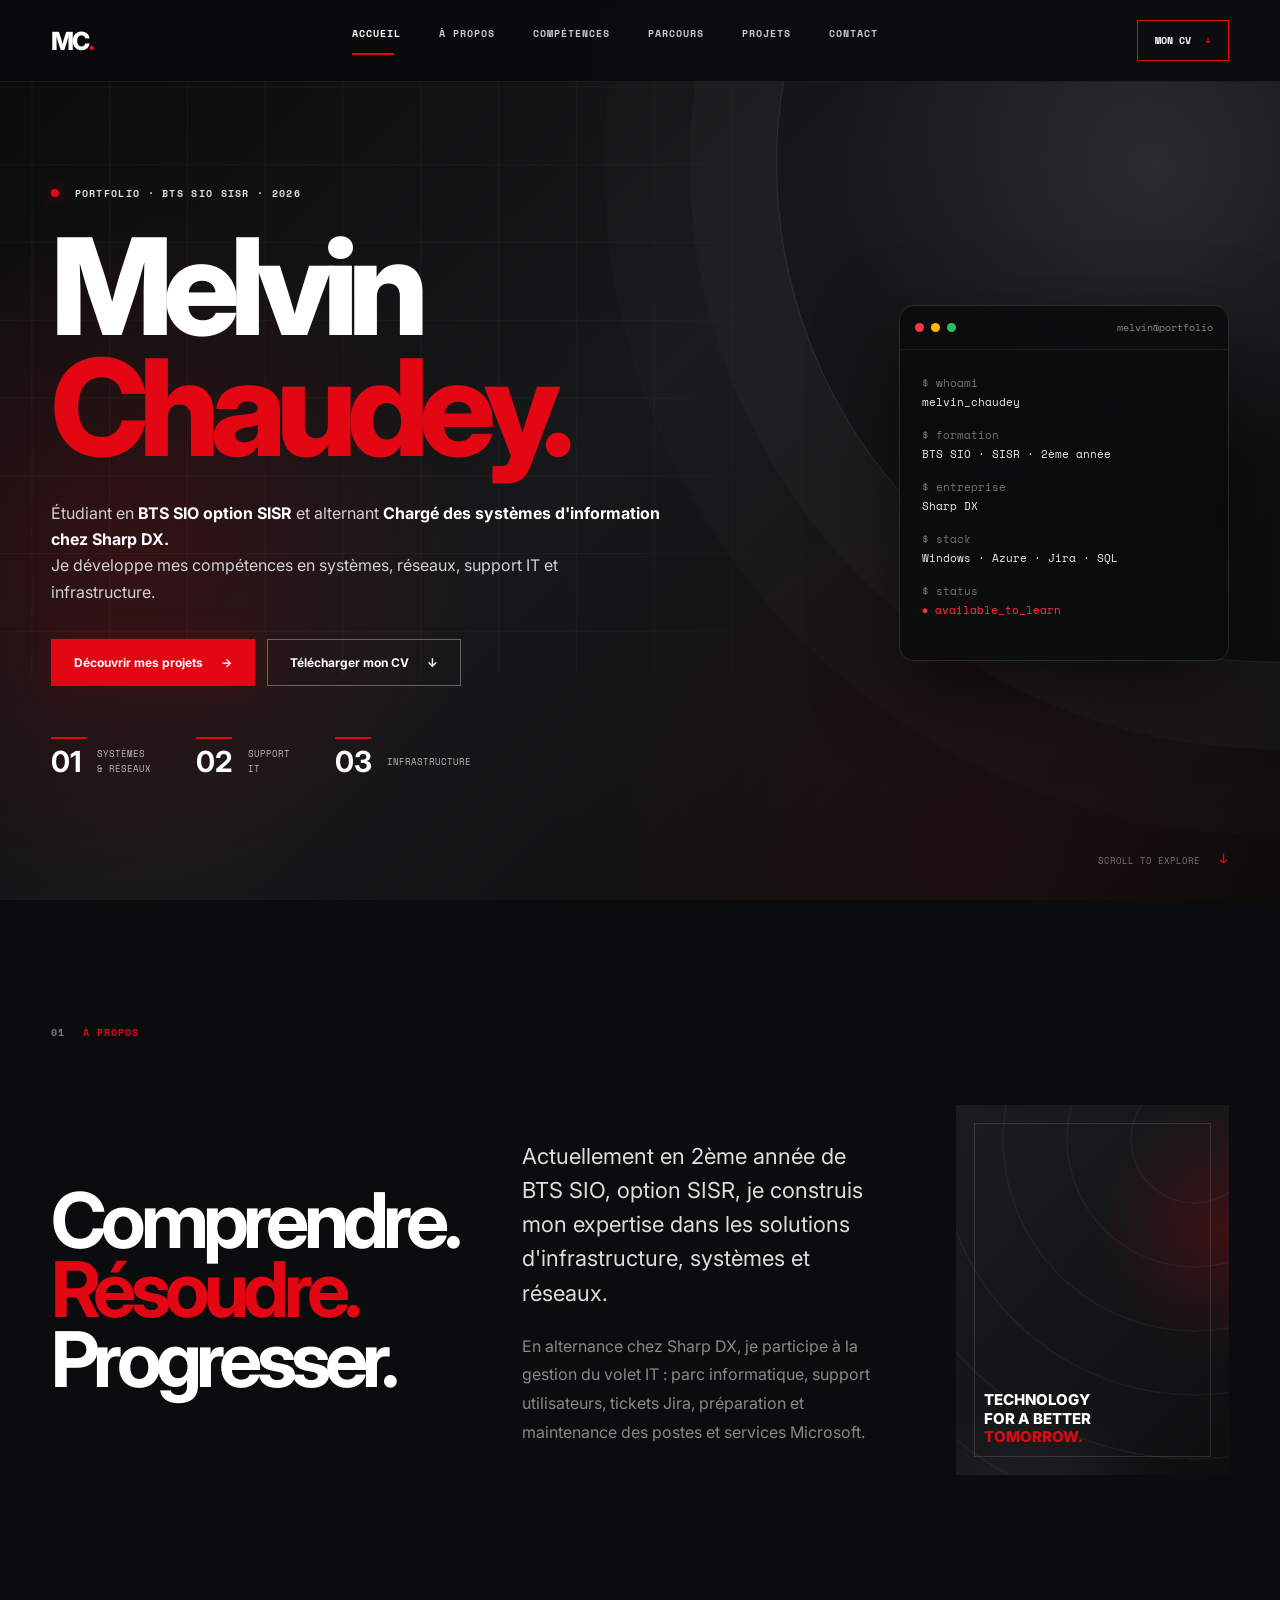
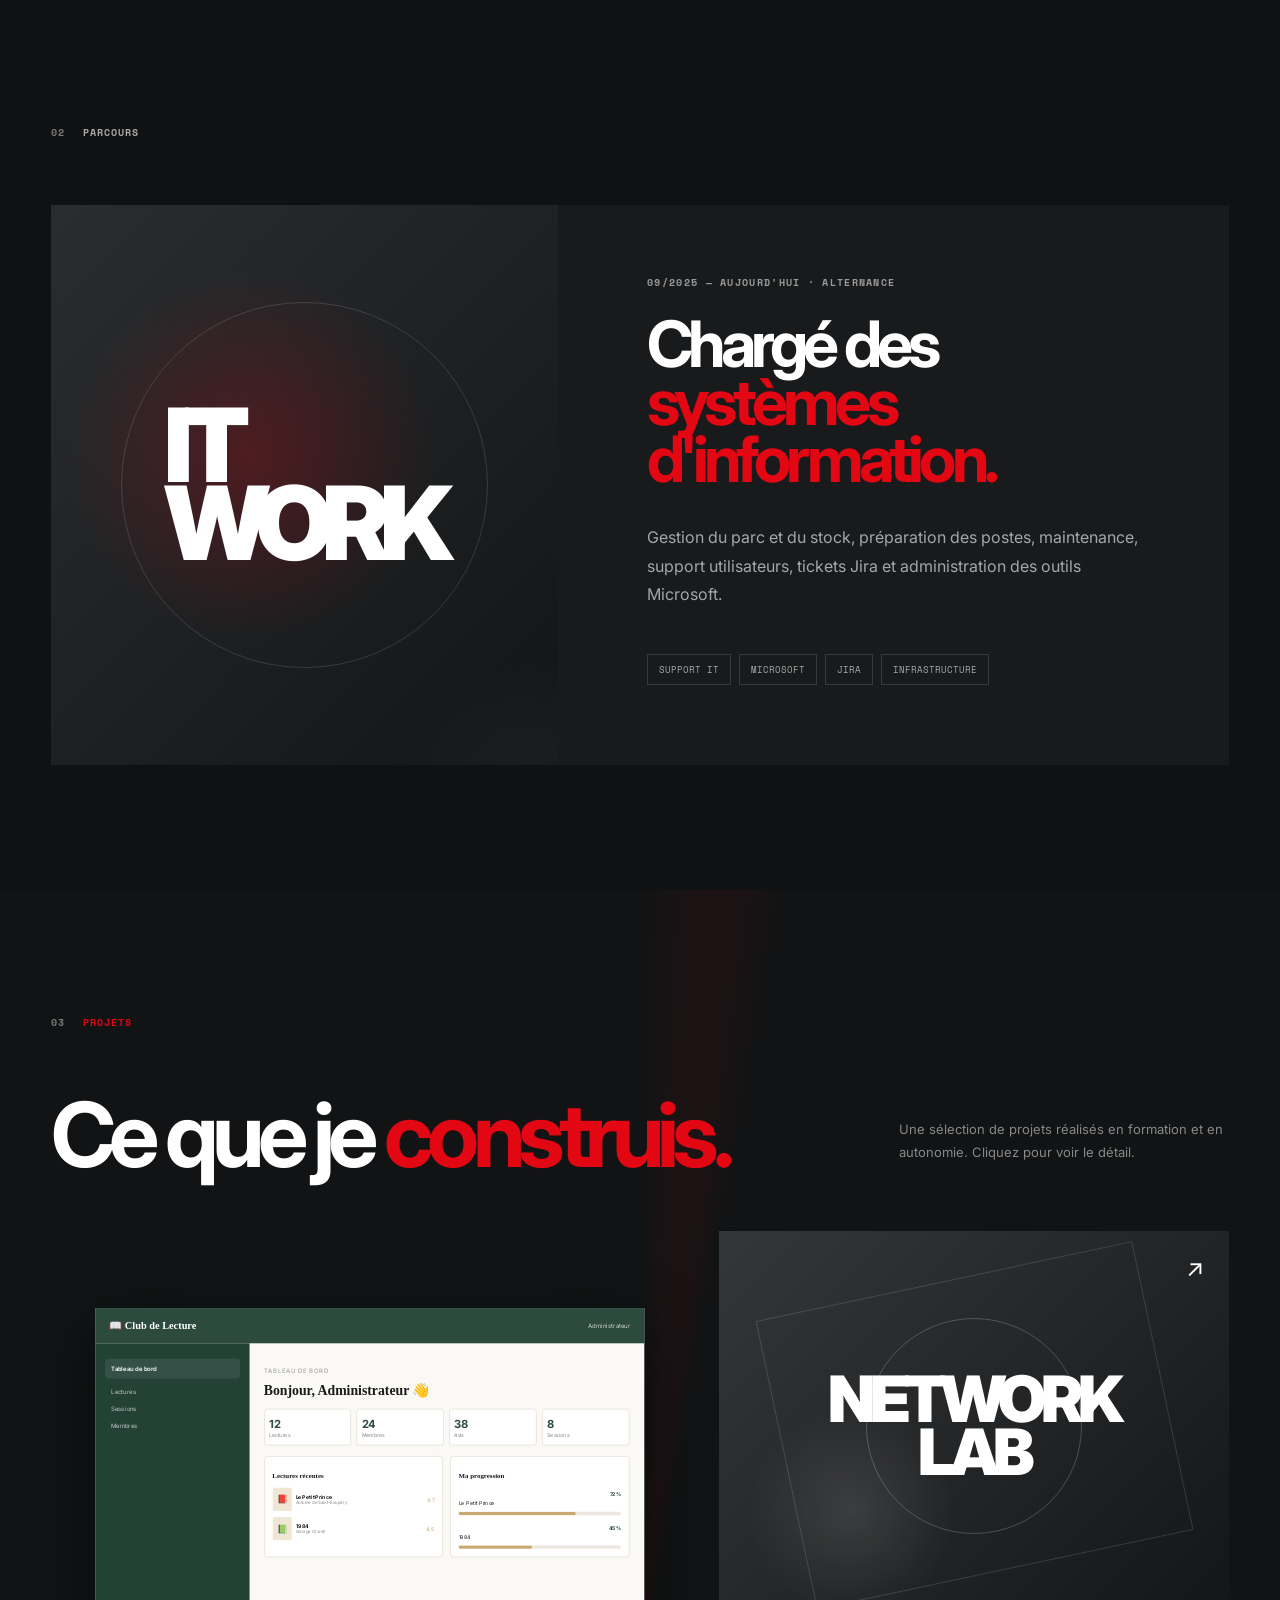
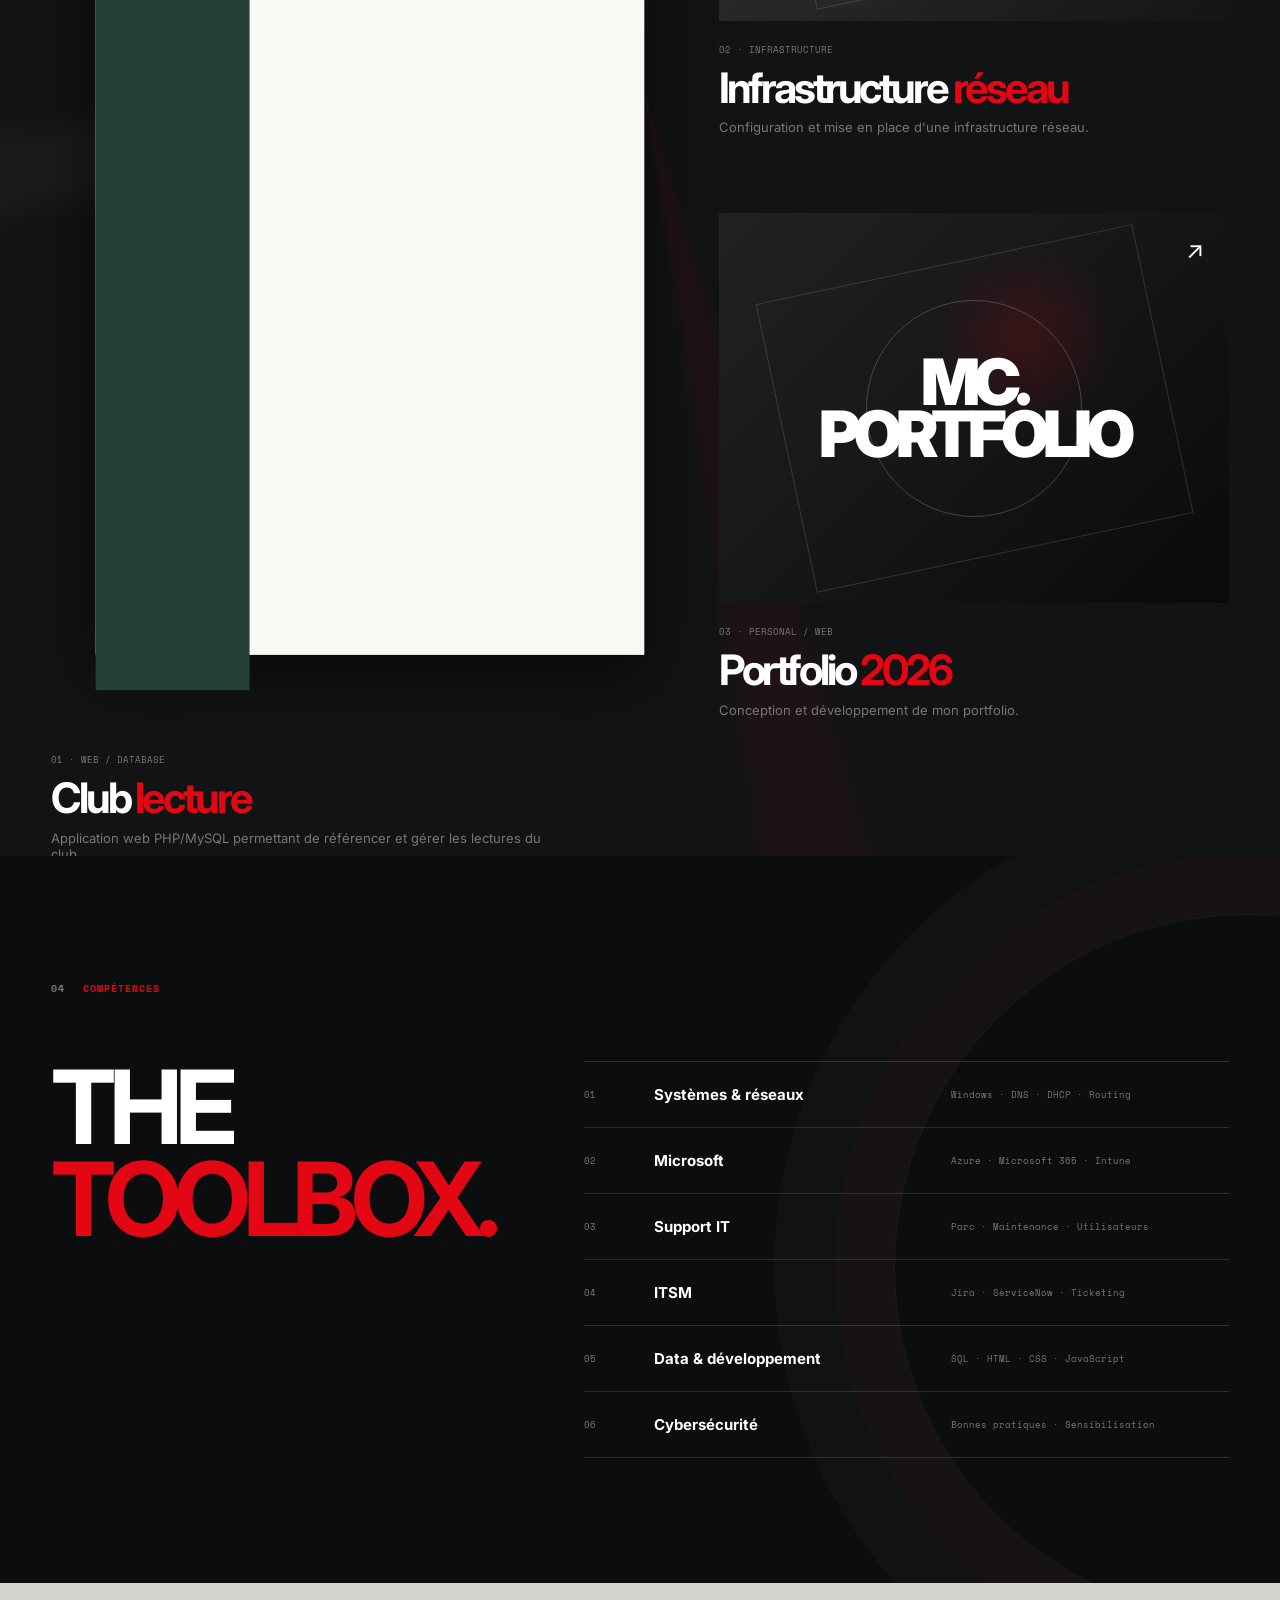
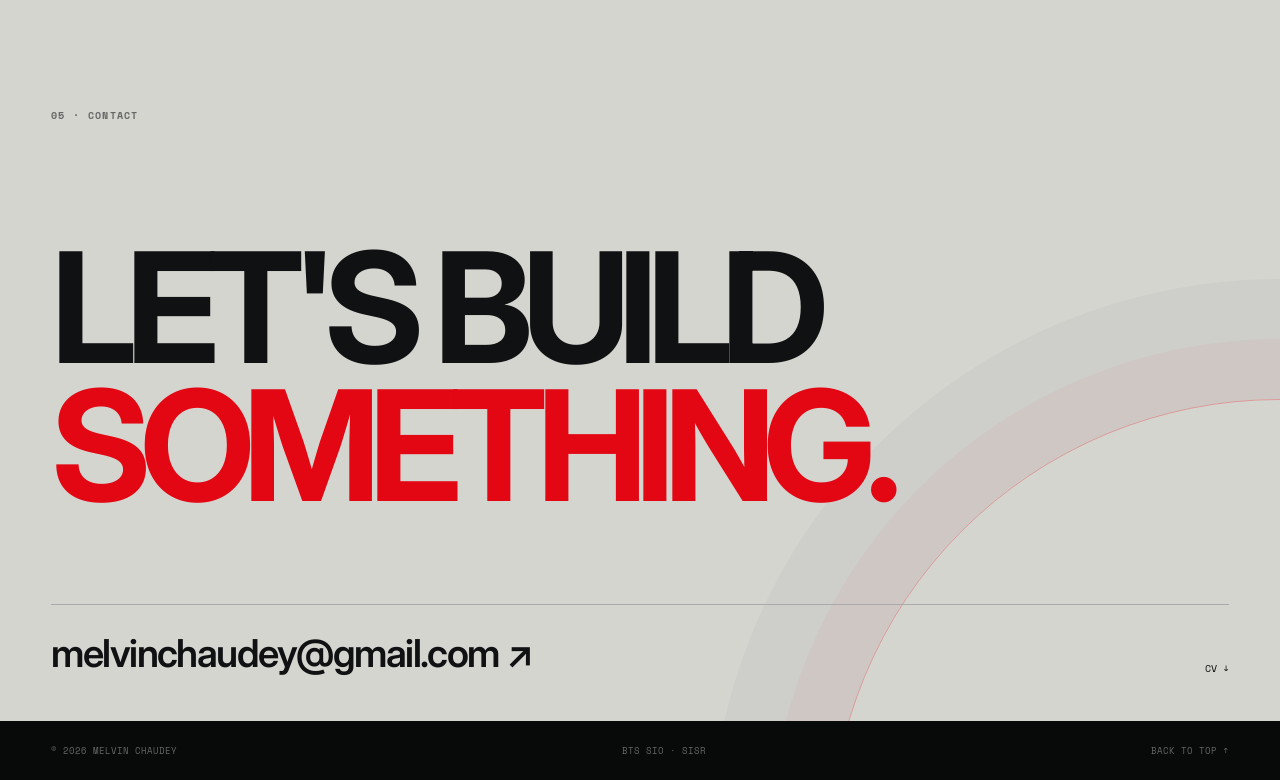
==== index.html @ 2f93a09d "feat: enable animated background" ====
<!doctype html><html lang="fr"><head><meta charset="UTF-8"><meta name="viewport" content="width=device-width, initial-scale=1.0"><meta name="description" content="Portfolio de Melvin Chaudey — BTS SIO SISR, systèmes, réseaux et support IT."><title>Melvin Chaudey — Portfolio SISR</title><link rel="preconnect" href="https://fonts.googleapis.com"><link rel="preconnect" href="https://fonts.gstatic.com" crossorigin><link href="https://fonts.googleapis.com/css2?family=Inter:wght@400;500;600;700;800;900&family=Space+Mono:wght@400;700&display=swap" rel="stylesheet"><link rel="stylesheet" href="style.css"><link rel="stylesheet" href="animated.css"></head><body><div class="loader" id="loader"><b>MC.</b></div><header class="nav"><a class="sharp-brand" style="font:800 25px Inter,Arial,sans-serif;letter-spacing:-.09em" href="#home">MC<span style="color:var(--red)">.</span></a><nav id="nav"><a href="#home">ACCUEIL</a><a href="#about">À PROPOS</a><a href="#skills">COMPÉTENCES</a><a href="#experience">PARCOURS</a><a href="#projects">PROJETS</a><a href="#contact">CONTACT</a></nav><a class="nav-cv" href="CV_Melvin_Chaudey.docx">MON CV <span>↓</span></a><button class="menu" id="menu">☰</button></header><main><section class="hero" id="home"><div class="hero-bg"></div><div class="hero-wrap"><div class="hero-copy"><p class="eyebrow"><i></i> PORTFOLIO · BTS SIO SISR · 2026</p><h1>Melvin<br><em>Chaudey.</em></h1><p class="intro">Étudiant en <strong>BTS SIO option SISR</strong> et alternant <strong>Chargé des systèmes d'information chez Sharp DX.</strong><br>Je développe mes compétences en systèmes, réseaux, support IT et infrastructure.</p><div class="buttons"><a class="btn primary" href="#projects">Découvrir mes projets <span>→</span></a><a class="btn" href="CV_Melvin_Chaudey.docx">Télécharger mon CV <span>↓</span></a></div><div class="stats"><div><b>01</b><span>SYSTÈMES<br>& RÉSEAUX</span></div><div><b>02</b><span>SUPPORT<br>IT</span></div><div><b>03</b><span>INFRASTRUCTURE</span></div></div></div><div class="terminal"><div class="terminal-head"><span></span><span></span><span></span><small>melvin@portfolio</small></div><div class="terminal-body"><p>$ whoami</p><b>melvin_chaudey</b><p>$ formation</p><b>BTS SIO · SISR · 2ème année</b><p>$ entreprise</p><b>Sharp DX</b><p>$ stack</p><b>Windows · Azure · Jira · SQL</b><p>$ status</p><b class="status">● available_to_learn</b></div></div></div><div class="scroll">SCROLL TO EXPLORE <span>↓</span></div></section><section class="about" id="about"><div class="section-label"><span>01</span><b>À PROPOS</b></div><div class="about-grid"><div><h2>Comprendre.<br><em>Résoudre.</em><br>Progresser.</h2></div><div><p class="lead">Actuellement en 2ème année de BTS SIO, option SISR, je construis mon expertise dans les solutions d'infrastructure, systèmes et réseaux.</p><p>En alternance chez Sharp DX, je participe à la gestion du volet IT : parc informatique, support utilisateurs, tickets Jira, préparation et maintenance des postes et services Microsoft.</p></div><div class="about-visual"><span>TECHNOLOGY<br>FOR A BETTER<br><em>TOMORROW.</em></span></div></div></section><section class="experience" id="experience"><div class="section-label light"><span>02</span><b>PARCOURS</b></div><article class="exp-card"><div class="exp-art"><span>IT<br>WORK</span></div><div class="exp-content"><p class="eyebrow">09/2025 — AUJOURD'HUI · ALTERNANCE</p><h2>Chargé des<br><em>systèmes d'information.</em></h2><p>Gestion du parc et du stock, préparation des postes, maintenance, support utilisateurs, tickets Jira et administration des outils Microsoft.</p><div class="tags"><span>SUPPORT IT</span><span>MICROSOFT</span><span>JIRA</span><span>INFRASTRUCTURE</span></div></div></article></section><section class="projects" id="projects"><div class="section-label"><span>03</span><b>PROJETS</b></div><div class="project-head"><h2>Ce que je <em>construis.</em></h2><p>Une sélection de projets réalisés en formation et en autonomie. Cliquez pour voir le détail.</p></div><div class="project-grid"><article class="project-card project-club" data-project="club"><div class="club-ui"><div class="club-nav"><b>📖 Club de Lecture</b><span>Administrateur</span></div><div class="club-layout"><aside><b>Tableau de bord</b><span>Lectures</span><span>Sessions</span><span>Membres</span></aside><div class="club-content"><small>TABLEAU DE BORD</small><h4>Bonjour, Administrateur 👋</h4><div class="club-stats"><div><b>12</b><span>Lectures</span></div><div><b>24</b><span>Membres</span></div><div><b>38</b><span>Avis</span></div><div><b>8</b><span>Sessions</span></div></div><div class="club-cols"><div class="club-panel"><strong>Lectures récentes</strong><div class="club-book"><i>📕</i><span><b>Le Petit Prince</b><small>Antoine de Saint-Exupéry</small></span><em>4.7</em></div><div class="club-book"><i>📗</i><span><b>1984</b><small>George Orwell</small></span><em>4.5</em></div></div><div class="club-panel"><strong>Ma progression</strong><div class="mini-progress"><span>Le Petit Prince</span><b>72%</b><i><u style="width:72%"></u></i></div><div class="mini-progress"><span>1984</span><b>45%</b><i><u style="width:45%"></u></i></div></div></div></div></div></div><small>01 · WEB / DATABASE</small><h3>Club <em>lecture</em></h3><p>Application web PHP/MySQL permettant de référencer et gérer les lectures du club.</p></article><article class="project-card" data-project="network"><div class="project-art reading"><span>NETWORK<br>LAB</span><b>↗</b></div><small>02 · INFRASTRUCTURE</small><h3>Infrastructure <em>réseau</em></h3><p>Configuration et mise en place d'une infrastructure réseau.</p></article><article class="project-card" data-project="portfolio"><div class="project-art portfolio"><span>MC.<br>PORTFOLIO</span><b>↗</b></div><small>03 · PERSONAL / WEB</small><h3>Portfolio <em>2026</em></h3><p>Conception et développement de mon portfolio.</p></article></div></section><section class="skills" id="skills"><div class="section-label light"><span>04</span><b>COMPÉTENCES</b></div><div class="skills-grid"><h2>THE<br><em>TOOLBOX.</em></h2><div class="skill-list"><div><span>01</span><b>Systèmes & réseaux</b><small>Windows · DNS · DHCP · Routing</small></div><div><span>02</span><b>Microsoft</b><small>Azure · Microsoft 365 · Intune</small></div><div><span>03</span><b>Support IT</b><small>Parc · Maintenance · Utilisateurs</small></div><div><span>04</span><b>ITSM</b><small>Jira · ServiceNow · Ticketing</small></div><div><span>05</span><b>Data & développement</b><small>SQL · HTML · CSS · JavaScript</small></div><div><span>06</span><b>Cybersécurité</b><small>Bonnes pratiques · Sensibilisation</small></div></div></div></section><section class="contact" id="contact"><p class="eyebrow">05 · CONTACT</p><h2>LET'S BUILD<br><em>SOMETHING.</em></h2><div class="contact-row"><a href="mailto:melvinchaudey@gmail.com">melvinchaudey@gmail.com ↗</a><div><a href="CV_Melvin_Chaudey.docx">CV ↓</a></div></div></section></main><footer><span>© 2026 MELVIN CHAUDEY</span><span>BTS SIO · SISR</span><a href="#home">BACK TO TOP ↑</a></footer><div class="project-modal" id="projectModal" aria-hidden="true"><div class="project-modal-backdrop" data-close></div><div class="project-modal-box" role="dialog" aria-modal="true"><button class="project-modal-close" id="modalClose">×</button><div class="modal-kicker" id="modalKicker"></div><h2 id="modalTitle"></h2><p class="modal-summary" id="modalSummary"></p><div id="modalVisual"></div><div class="modal-grid"><div><small>TECHNOLOGIES</small><div class="modal-tags" id="modalTags"></div></div><div><small>RÉALISATION</small><p id="modalDetails"></p></div></div></div></div><script src="script.js"></script></body></html>
---- style.css ----
*{box-sizing:border-box}:root{--bg:#0b0c0d;--light:#f1f1ee;--muted:#8b8d90;--line:#ffffff18;--red:#e30613;--forest:#2c4a3e;--forest2:#3d6b5c;--cream:#faf9f6;--max:1400px}html{scroll-behavior:smooth}body{margin:0;background:var(--bg);color:#fff;font-family:Inter,Arial,sans-serif}body.modal-open{overflow:hidden}a{color:inherit;text-decoration:none}.nav{height:82px;position:fixed;z-index:100;inset:0 0 auto;display:flex;align-items:center;gap:35px;padding:0 4vw;background:#090a0bd9;backdrop-filter:blur(18px);border-bottom:1px solid #fff1}.sharp-brand{font:800 25px Inter,Arial,sans-serif;letter-spacing:-.09em;color:#fff;display:block}.nav nav{margin:auto;display:flex;gap:38px;font:700 10px "Space Mono",monospace;letter-spacing:.1em}.nav nav a{color:#c8c9ca;transition:.2s}.nav nav a:hover,.nav nav a.active{color:#fff}.nav nav a.active:after{content:"";display:block;width:42px;height:2px;background:var(--red);margin-top:12px}.nav-cv{border:1px solid var(--red);padding:12px 17px;font:700 10px "Space Mono",monospace;transition:.25s}.nav-cv span{color:var(--red);margin-left:8px}.nav-cv:hover{background:var(--red)}.menu{display:none;background:none;border:0;color:#fff;font-size:24px}.hero{height:100vh;min-height:720px;position:relative;overflow:hidden;background:#080909;display:flex;align-items:flex-end}.hero-bg{position:absolute;inset:0;background-image:linear-gradient(90deg,#040506 0%,rgba(4,5,6,.87) 30%,rgba(4,5,6,.28) 64%,#040506 100%),linear-gradient(180deg,rgba(0,0,0,.2),rgba(0,0,0,.65)),url('https://images.unsplash.com/photo-1497366754035-f200968a6e72?auto=format&fit=crop&w=2400&q=85');background-position:center;background-size:cover}.hero-bg:before{content:"";position:absolute;right:-2%;bottom:-1%;width:58%;height:70%;background-image:linear-gradient(90deg,rgba(5,6,7,.8),rgba(5,6,7,.08) 40%,rgba(5,6,7,.62)),url('https://images.unsplash.com/photo-1496181133206-80ce9b88a853?auto=format&fit=crop&w=1800&q=85');background-size:cover;background-position:center;opacity:.8;mix-blend-mode:screen}.hero-bg:after{content:"";position:absolute;width:68vw;height:68vw;right:-20vw;top:-14vw;border:1px solid #fff12;border-radius:50%;box-shadow:0 0 0 80px #fff04,0 0 0 160px #fff02}.hero-wrap{position:relative;width:min(var(--max),92vw);margin:auto;padding:150px 0 85px;display:grid;grid-template-columns:minmax(0,1fr) 330px;gap:60px;align-items:center}.eyebrow{font:700 10px "Space Mono",monospace;letter-spacing:.13em;color:#999;margin:0 0 25px}.hero .eyebrow{color:#ddd}.eyebrow i{display:inline-block;width:8px;height:8px;border-radius:50%;background:var(--red);margin-right:8px}h1,h2,h3{margin:0;line-height:.9;letter-spacing:-.075em}h1{font-size:clamp(75px,10.5vw,155px);font-weight:800}h1 em,h2 em,h3 em{font-style:normal;color:var(--red)}.intro{max-width:610px;color:#d0d1d2;font-size:16px;line-height:1.65;margin:32px 0 0}.intro strong{color:#fff}.buttons{display:flex;gap:12px;flex-wrap:wrap;margin-top:34px}.btn{display:inline-flex;gap:18px;align-items:center;border:1px solid #ffffff55;padding:15px 22px;font-size:12px;font-weight:700;transition:.25s}.btn.primary{background:var(--red);border-color:var(--red)}.btn:hover{transform:translateY(-3px);border-color:#fff}.btn.primary:hover{background:#ff1826}.stats{display:flex;gap:45px;margin-top:58px}.stats div{display:flex;align-items:center;gap:15px}.stats b{font-size:29px}.stats div:before{content:"";width:36px;height:2px;background:var(--red);position:absolute;transform:translateY(-24px)}.stats span{font:9px/1.6 "Space Mono",monospace;color:#bbb}.terminal{background:#090a0bcc;border:1px solid #fff2;border-radius:15px;box-shadow:0 30px 80px #0008;overflow:hidden;backdrop-filter:blur(15px)}.terminal-head{height:44px;border-bottom:1px solid #fff1;display:flex;align-items:center;gap:7px;padding:0 15px}.terminal-head span{width:9px;height:9px;border-radius:50%;background:#777}.terminal-head span:first-child{background:#ff3344}.terminal-head span:nth-child(2){background:#ffb400}.terminal-head span:nth-child(3){background:#2cbd5c}.terminal-head small{margin-left:auto;color:#888;font:10px "Space Mono",monospace}.terminal-body{padding:25px 22px;font:11px/1.5 "Space Mono",monospace}.terminal-body p{color:#737578;margin:0 0 3px}.terminal-body b{display:block;color:#eee;font-weight:400;margin-bottom:16px}.terminal-body .status{color:#ff3344}.hero-meta{position:absolute;right:4vw;top:112px;color:#666;font:10px "Space Mono",monospace}.scroll{position:absolute;right:4vw;bottom:30px;color:#777;font:9px "Space Mono",monospace}.scroll span{color:var(--red);font-size:18px;margin-left:12px}.about{max-width:var(--max);margin:auto;padding:125px 4vw;background:#0b0c0d}.section-label{display:flex;gap:18px;align-items:center;font:700 10px "Space Mono",monospace;color:var(--red);letter-spacing:.1em;margin-bottom:65px}.section-label span{color:#777}.about-grid{display:grid;grid-template-columns:.75fr .95fr .7fr;gap:65px;align-items:center}.about h2{font-size:clamp(55px,6vw,95px)}.about-grid>div{max-width:650px}.about .lead{font-size:22px;line-height:1.55;color:#ddd}.about-grid>div p:not(.lead){color:#888;line-height:1.8}.about-visual{min-height:370px;position:relative;overflow:hidden;background-image:linear-gradient(90deg,rgba(4,5,6,.55),rgba(4,5,6,.15)),url('https://images.unsplash.com/photo-1497366754035-f200968a6e72?auto=format&fit=crop&w=1200&q=80');background-size:cover;background-position:center;display:flex;align-items:flex-end;padding:28px}.about-visual:after{content:"";position:absolute;inset:18px;border:1px solid #fff2}.about-visual span{position:relative;z-index:1;font-size:15px;line-height:1.25;font-weight:800}.about-visual em{font-style:normal;color:var(--red)}.experience{padding:125px 4vw;background:#101112}.experience .section-label{color:#aaa}.exp-card{max-width:var(--max);margin:auto;display:grid;grid-template-columns:43% 57%;min-height:560px;background:#181a1c}.exp-art{position:relative;overflow:hidden;display:grid;place-items:center;background-image:linear-gradient(135deg,rgba(44,46,48,.72),rgba(12,13,14,.95)),url('https://images.unsplash.com/photo-1497366811353-6870744d04b2?auto=format&fit=crop&w=1400&q=80');background-size:cover;background-position:center}.exp-art:before{content:"";position:absolute;width:72%;aspect-ratio:1;border:1px solid #fff2;border-radius:50%;box-shadow:0 0 0 55px #fff03,0 0 0 110px #fff02}.exp-art span{position:relative;font-size:clamp(65px,8vw,125px);line-height:.76;font-weight:900;letter-spacing:-.1em}.exp-content{padding:70px 7vw}.exp-content h2{font-size:clamp(45px,5vw,78px);margin-bottom:35px}.exp-content>p:not(.eyebrow){max-width:610px;color:#a4a6a8;line-height:1.8}.tags{display:flex;gap:8px;flex-wrap:wrap;margin-top:45px}.tags span{border:1px solid #fff2;padding:8px 11px;color:#aaa;font:9px "Space Mono",monospace}.projects{padding:125px 4vw;background:#191a1b}.projects .section-label{max-width:var(--max);margin-left:auto;margin-right:auto}.project-head{max-width:var(--max);margin:0 auto 55px;display:flex;justify-content:space-between;align-items:end;gap:50px}.project-head h2{font-size:clamp(55px,7vw,100px)}.project-head p{max-width:330px;color:#888;font-size:13px;line-height:1.7}.project-grid{max-width:var(--max);margin:auto;display:grid;grid-template-columns:1.25fr 1fr;gap:65px 30px}.project-grid article:first-child{grid-row:span 2}.project-art{height:390px;position:relative;display:grid;place-items:center;overflow:hidden;background:#242628}.project-grid article:first-child .project-art{height:720px}.project-art:before{content:"";position:absolute;width:75%;height:75%;border:1px solid #fff2;transform:rotate(-12deg);transition:.7s}.project-art:after{content:"";position:absolute;width:42%;aspect-ratio:1;border:1px solid #fff3;border-radius:50%;transition:.7s}.project-art>span{position:relative;z-index:2;font-size:clamp(35px,5vw,72px);line-height:.82;font-weight:900;letter-spacing:-.09em;text-align:center}.project-art>b{position:absolute;right:25px;top:22px;font-size:24px;font-weight:400;z-index:3}.project-grid article:hover .project-art:before{transform:rotate(8deg) scale(1.05)}.project-grid article:hover .project-art:after{transform:scale(1.25)}.network{background:linear-gradient(135deg,#25282a,#0c0d0e),url('https://images.unsplash.com/photo-1518770660439-4636190af475?auto=format&fit=crop&w=1300&q=80');background-blend-mode:screen;background-size:cover}.reading{background:linear-gradient(135deg,#343638,#141516)}.portfolio{background:linear-gradient(135deg,#202224,#090a0b)}.project-grid article>small{display:block;margin-top:22px;color:#777;font:9px "Space Mono",monospace}.project-grid h3{font-size:42px;margin:13px 0}.project-grid p{color:#777;font-size:13px;max-width:520px}.project-card{cursor:pointer}.club-ui{width:100%;height:100%;background:var(--cream);color:#1a1a1a;display:flex;flex-direction:column;font-family:Inter,Arial,sans-serif;transform:scale(.86);box-shadow:0 25px 70px #0008;transition:.5s}.project-card:hover .club-ui{transform:scale(.89) translateY(-5px)}.club-nav{background:var(--forest);color:#fff;padding:13px 16px;display:flex;justify-content:space-between;align-items:center;font-size:9px}.club-nav b{font-family:Georgia,serif;font-size:12px}.club-nav span{opacity:.75;font-size:7px}.club-layout{display:grid;grid-template-columns:28% 72%;min-height:100%;flex:1}.club-layout aside{background:#244136;color:#fff;padding:18px 11px;display:flex;flex-direction:column;gap:11px;font-size:7px}.club-layout aside b{font-weight:600;background:#ffffff14;padding:7px;border-radius:4px}.club-layout aside span{opacity:.7;padding:0 7px}.club-content{padding:18px 17px}.club-content>small{font-size:7px;color:#999;letter-spacing:.1em}.club-content h4{margin:8px 0 12px;font-family:Georgia,serif;font-size:16px;line-height:1.1}.club-stats{display:grid;grid-template-columns:repeat(4,1fr);gap:6px;margin-bottom:12px}.club-stats div{background:#fff;padding:8px 5px;border:1px solid #e8e2d9;border-radius:4px}.club-stats b{display:block;font-size:13px;color:var(--forest)}.club-stats span{display:block;font-size:6px;color:#888;margin-top:2px}.club-cols{display:grid;grid-template-columns:1fr 1fr;gap:8px}.club-panel{background:#fff;border:1px solid #e8e2d9;border-radius:4px;padding:9px}.club-panel>strong{font-family:Georgia,serif;font-size:8px}.club-book{display:flex;align-items:center;gap:5px;margin-top:7px}.club-book i{font-style:normal;width:22px;height:27px;display:grid;place-items:center;background:#f0e6d3;border-radius:2px;font-size:10px}.club-book span{display:block;min-width:0;flex:1}.club-book b{display:block;font-size:6px;white-space:nowrap;overflow:hidden;text-overflow:ellipsis}.club-book small{display:block;font-size:5px;color:#888;white-space:nowrap;overflow:hidden;text-overflow:ellipsis}.club-book em{font-style:normal;color:#c8a96e;font-size:6px}.mini-progress{margin-top:11px}.mini-progress>span{font-size:6px}.mini-progress>b{float:right;font-size:6px;color:var(--forest)}.mini-progress>i{display:block;height:4px;background:#ece8e1;margin-top:4px;border-radius:3px;overflow:hidden}.mini-progress u{display:block;height:100%;background:#c8a96e;text-decoration:none}.skills{padding:125px 4vw;background:#0c0d0e}.skills-grid{max-width:var(--max);margin:auto;display:grid;grid-template-columns:.8fr 1.2fr;gap:90px}.skills-grid h2{font-size:clamp(60px,8vw,115px)}.skills-grid h2 em{color:var(--red)}.skill-list{border-top:1px solid #fff2}.skill-list div{display:grid;grid-template-columns:50px 1fr 1fr;gap:20px;align-items:center;padding:23px 0;border-bottom:1px solid #fff2;transition:.25s}.skill-list div:hover{padding-left:15px;background:#fff02}.skill-list span,.skill-list small{font:9px "Space Mono",monospace;color:#777}.skill-list b{font-size:15px}.contact{min-height:82vh;padding:125px 4vw 45px!important;background:#d5d5d0!important;color:#101112;display:flex;flex-direction:column;justify-content:space-between}.contact h2{font-size:clamp(75px,12vw,175px)}.contact h2 em{color:var(--red)}.contact .eyebrow{color:#666}.contact-row{display:flex;justify-content:space-between;align-items:end;border-top:1px solid #aaa;padding-top:25px}.contact-row>a{font-size:clamp(20px,3vw,40px);font-weight:600;letter-spacing:-.04em}.contact-row>div{display:flex;gap:30px;font:10px "Space Mono",monospace}.contact-row a:hover{color:var(--red)}footer{padding:23px 4vw;background:#080909;color:#666;display:flex;justify-content:space-between;font:9px "Space Mono",monospace}footer a:hover{color:#fff}.loader{position:fixed;inset:0;z-index:999;background:#080909;display:grid;place-items:center;transition:.6s}.loader.hide{opacity:0;visibility:hidden}.loader b{font-size:50px;letter-spacing:-.1em}.project-modal{position:fixed;inset:0;z-index:500;display:flex;align-items:center;justify-content:center;padding:30px;opacity:0;visibility:hidden;transition:.3s}.project-modal.open{opacity:1;visibility:visible}.project-modal-backdrop{position:absolute;inset:0;background:rgba(0,0,0,.8);backdrop-filter:blur(12px)}.project-modal-box{position:relative;z-index:1;width:min(1000px,100%);max-height:90vh;overflow:auto;background:#151719;color:#fff;border:1px solid #fff2;padding:55px;box-shadow:0 35px 100px #0009}.project-modal-close{position:absolute;right:20px;top:15px;width:40px;height:40px;border:1px solid #fff2;background:transparent;color:#fff;font-size:27px;cursor:pointer}.project-modal-close:hover{background:var(--red);border-color:var(--red)}.modal-kicker{font:700 10px "Space Mono",monospace;color:var(--red);letter-spacing:.12em;margin-bottom:20px}.project-modal-box h2{font-size:clamp(48px,7vw,86px);margin-bottom:22px}.modal-summary{font-size:18px;line-height:1.7;color:#c1c3c5;max-width:780px}.modal-grid{display:grid;grid-template-columns:.75fr 1.25fr;gap:55px;margin-top:38px;padding-top:28px;border-top:1px solid #fff1}.modal-grid small{font:700 9px "Space Mono",monospace;color:#777;letter-spacing:.1em}.modal-grid p{font-size:14px;line-height:1.85;color:#96999c}.modal-tags{display:flex;gap:7px;flex-wrap:wrap;margin-top:15px}.modal-tags span{border:1px solid #fff2;padding:7px 9px;color:#bbb;font:9px "Space Mono",monospace}.modal-note{margin-top:35px;color:#666;font:9px "Space Mono",monospace}.modal-club-ui{height:330px;margin-top:32px;background:var(--cream);color:#1a1a1a;display:flex;flex-direction:column;box-shadow:0 20px 55px #0007;border-radius:4px;overflow:hidden;font-family:Inter,Arial,sans-serif}.modal-club-ui .club-nav{padding:16px 20px}.modal-club-ui .club-nav b{font-size:15px}.modal-club-ui .club-nav span{font-size:9px}.modal-club-ui .club-layout{grid-template-columns:22% 78%}.modal-club-ui .club-layout aside{padding:26px 18px;font-size:10px}.modal-club-ui .club-content{padding:24px}.modal-club-ui .club-content h4{font-size:22px}.modal-club-ui .club-stats{gap:10px}.modal-club-ui .club-stats div{padding:12px}.modal-club-ui .club-stats b{font-size:20px}.modal-club-ui .club-stats span{font-size:8px}.modal-club-ui .club-panel{padding:14px}.modal-club-ui .club-panel>strong{font-size:11px}.modal-club-ui .club-book i{width:30px;height:37px;font-size:15px}.modal-club-ui .club-book b{font-size:8px}.modal-club-ui .club-book small{font-size:7px}.modal-club-ui .club-book em{font-size:8px}.modal-club-ui .mini-progress>span,.modal-club-ui .mini-progress>b{font-size:8px}.modal-club-ui .mini-progress>i{height:6px}.modal-club-ui .mini-progress{margin-top:15px}@media(max-width:900px){.nav nav{display:none}.menu{display:block}.nav-cv{display:none}.hero-wrap{grid-template-columns:1fr;padding-top:125px}.terminal{display:none}.about-grid,.skills-grid{grid-template-columns:1fr;gap:50px}.about-visual{min-height:300px}.exp-card{grid-template-columns:1fr}.exp-art{min-height:350px}.project-grid{grid-template-columns:1fr}.project-grid article:first-child{grid-row:auto}.project-grid article:first-child .project-art{height:500px}.modal-club-ui{height:280px}}@media(max-width:600px){.nav{height:65px;padding:0 20px}.nav nav.open{position:absolute;display:flex;flex-direction:column;top:65px;left:0;right:0;padding:22px;background:#0b0c0d;border-bottom:1px solid #fff1;gap:18px}.hero{min-height:720px}.hero-wrap{width:auto;padding:120px 20px 80px}.hero h1{font-size:61px}.intro{font-size:14px}.stats{gap:20px;flex-wrap:wrap}.stats div{gap:8px}.stats b{font-size:23px}.stats span{font-size:8px}.scroll{right:20px}.hero-meta{right:20px}.about,.experience,.projects,.skills{padding:90px 20px}.section-label{margin-bottom:45px}.about h2,.skills-grid h2{font-size:52px}.about .lead{font-size:18px}.exp-content{padding:45px 25px}.project-grid article:first-child .project-art,.project-art{height:370px}.project-grid h3{font-size:35px}.skill-list div{grid-template-columns:35px 1fr}.skill-list small{grid-column:2}.contact{padding:90px 20px 35px!important;min-height:75vh}.contact h2{font-size:60px}.contact-row{display:block}.contact-row>div{margin-top:25px}.project-modal{padding:14px}.project-modal-box{padding:40px 22px}.modal-summary{font-size:15px}.modal-grid{grid-template-columns:1fr;gap:25px}.modal-club-ui{height:220px}.modal-club-ui .club-layout aside{display:none}.modal-club-ui .club-layout{grid-template-columns:1fr}.modal-club-ui .club-content{padding:16px}.modal-club-ui .club-stats div{padding:8px}.modal-club-ui .club-stats b{font-size:14px}.modal-club-ui .club-stats span{font-size:6px}.modal-club-ui .club-panel{padding:9px}footer{padding:20px;display:block}footer span,footer a{display:block;margin:7px 0}}
---- animated.css ----
/* Animated visual layer — no external photos */
:root{--mc-red:#e30613}
.hero{isolation:isolate;background:#080909}
.hero-bg{inset:-8%;background:radial-gradient(circle at 18% 60%,rgba(227,6,19,.16),transparent 24%),radial-gradient(circle at 82% 25%,rgba(120,130,140,.22),transparent 20%),radial-gradient(circle at 70% 85%,rgba(227,6,19,.08),transparent 28%),linear-gradient(135deg,#070808 0%,#161819 48%,#070808 100%);transform:scale(1.08);animation:mcAtmosphere 14s ease-in-out infinite alternate}
.hero-bg:before{content:"";position:absolute;inset:0;background-image:linear-gradient(rgba(255,255,255,.035) 1px,transparent 1px),linear-gradient(90deg,rgba(255,255,255,.035) 1px,transparent 1px);background-size:72px 72px;mask-image:linear-gradient(90deg,transparent,#000 15%,#000 85%,transparent);animation:mcGrid 18s linear infinite}
.hero-bg:after{content:"";position:absolute;width:72vw;height:72vw;right:-24vw;top:-16vw;border:1px solid rgba(255,255,255,.1);border-radius:50%;box-shadow:0 0 0 80px rgba(255,255,255,.025),0 0 0 160px rgba(255,255,255,.012);animation:mcRing 9s ease-in-out infinite}
.hero-wrap{position:relative;z-index:2}
.terminal{animation:mcFloat 7s ease-in-out infinite}
.eyebrow i{box-shadow:0 0 15px rgba(227,6,19,.8);animation:mcBlink 2s ease-in-out infinite}
.btn.primary{box-shadow:0 0 35px rgba(227,6,19,.14)}
.about-visual{background:radial-gradient(circle at 72% 24%,rgba(227,6,19,.2),transparent 28%),radial-gradient(circle at 20% 80%,rgba(255,255,255,.07),transparent 25%),linear-gradient(135deg,#1a1d1f,#080909);background-size:140% 140%;animation:mcGradient 11s ease-in-out infinite alternate}
.about-visual:before{content:"";position:absolute;inset:-35%;background:repeating-radial-gradient(circle at 72% 26%,transparent 0 62px,rgba(255,255,255,.045) 63px 64px);animation:mcOrbit 25s linear infinite}
.about-visual:after{z-index:1}
.exp-art{background:radial-gradient(circle at 28% 32%,rgba(227,6,19,.24),transparent 25%),radial-gradient(circle at 72% 80%,rgba(255,255,255,.06),transparent 22%),linear-gradient(135deg,#2a2d2f,#090a0b);background-size:140% 140%;animation:mcGradient 10s ease-in-out infinite alternate}
.exp-art:before{animation:mcRing 8s ease-in-out infinite}
.exp-art:after{animation:mcScan 5s linear infinite}
.projects{background:#111314;position:relative;overflow:hidden}
.projects:before{content:"";position:absolute;inset:-30%;background:conic-gradient(from 90deg at 50% 50%,transparent 0 20%,rgba(227,6,19,.07) 21% 22%,transparent 23% 46%,rgba(255,255,255,.035) 47% 48%,transparent 49% 75%,rgba(227,6,19,.05) 76% 77%,transparent 78%);animation:mcSpin 25s linear infinite}
.project-grid{position:relative;z-index:2}
.project-art{background:radial-gradient(circle at 72% 22%,rgba(227,6,19,.2),transparent 24%),linear-gradient(135deg,#202427,#080909);background-size:160% 160%;animation:mcGradient 12s ease-in-out infinite alternate}
.network{background:radial-gradient(circle at 72% 22%,rgba(227,6,19,.28),transparent 26%),linear-gradient(135deg,#202427,#080909)}
.reading{background:radial-gradient(circle at 26% 72%,rgba(255,255,255,.1),transparent 22%),linear-gradient(135deg,#343638,#141516)}
.portfolio{background:radial-gradient(circle at 60% 32%,rgba(227,6,19,.18),transparent 24%),linear-gradient(135deg,#202224,#090a0b)}
.project-art:before{animation:mcOrbit 15s linear infinite}
.project-art:after{animation:mcRing 7s ease-in-out infinite}
.skills{position:relative;overflow:hidden}
.skills:before{content:"";position:absolute;width:55vw;height:55vw;right:-25vw;top:8%;border:1px solid rgba(255,255,255,.06);border-radius:50%;box-shadow:0 0 0 60px rgba(227,6,19,.025),0 0 0 120px rgba(255,255,255,.018);animation:mcRing 13s ease-in-out infinite}
.skills>*{position:relative;z-index:2}
.skill-list div:hover{box-shadow:inset 2px 0 0 var(--mc-red)}
.contact{position:relative;overflow:hidden}
.contact:before{content:"";position:absolute;width:70vw;height:70vw;right:-35vw;bottom:-45vw;border-radius:50%;border:1px solid rgba(227,6,19,.28);box-shadow:0 0 0 60px rgba(227,6,19,.035),0 0 0 120px rgba(0,0,0,.03);animation:mcRing 14s ease-in-out infinite}
.contact>*{position:relative;z-index:2}
@keyframes mcAtmosphere{0%{filter:brightness(.88) saturate(.9);transform:scale(1.08) translate3d(-1%,0,0)}50%{filter:brightness(1) saturate(1.05);transform:scale(1.1) translate3d(1%,1%,0)}100%{filter:brightness(1.08) saturate(1.15);transform:scale(1.08) translate3d(0,-1%,0)}}
@keyframes mcGrid{to{background-position:72px 72px}}
@keyframes mcRing{0%,100%{transform:scale(.96);opacity:.55}50%{transform:scale(1.06);opacity:1}}
@keyframes mcFloat{0%,100%{transform:translateY(0)}50%{transform:translateY(-9px)}}
@keyframes mcBlink{0%,100%{opacity:.55}50%{opacity:1}}
@keyframes mcGradient{0%{background-position:20% 50%}100%{background-position:90% 50%}}
@keyframes mcOrbit{to{transform:rotate(360deg)}}
@keyframes mcScan{0%{transform:translateX(-55%) rotate(-28deg)}100%{transform:translateX(55%) rotate(-28deg)}}
@keyframes mcSpin{to{transform:rotate(360deg)}}
@media(prefers-reduced-motion:reduce){.hero-bg,.hero-bg:before,.hero-bg:after,.terminal,.eyebrow i,.about-visual,.about-visual:before,.exp-art,.exp-art:before,.exp-art:after,.projects:before,.project-art,.project-art:before,.project-art:after,.skills:before,.contact:before{animation:none!important}}
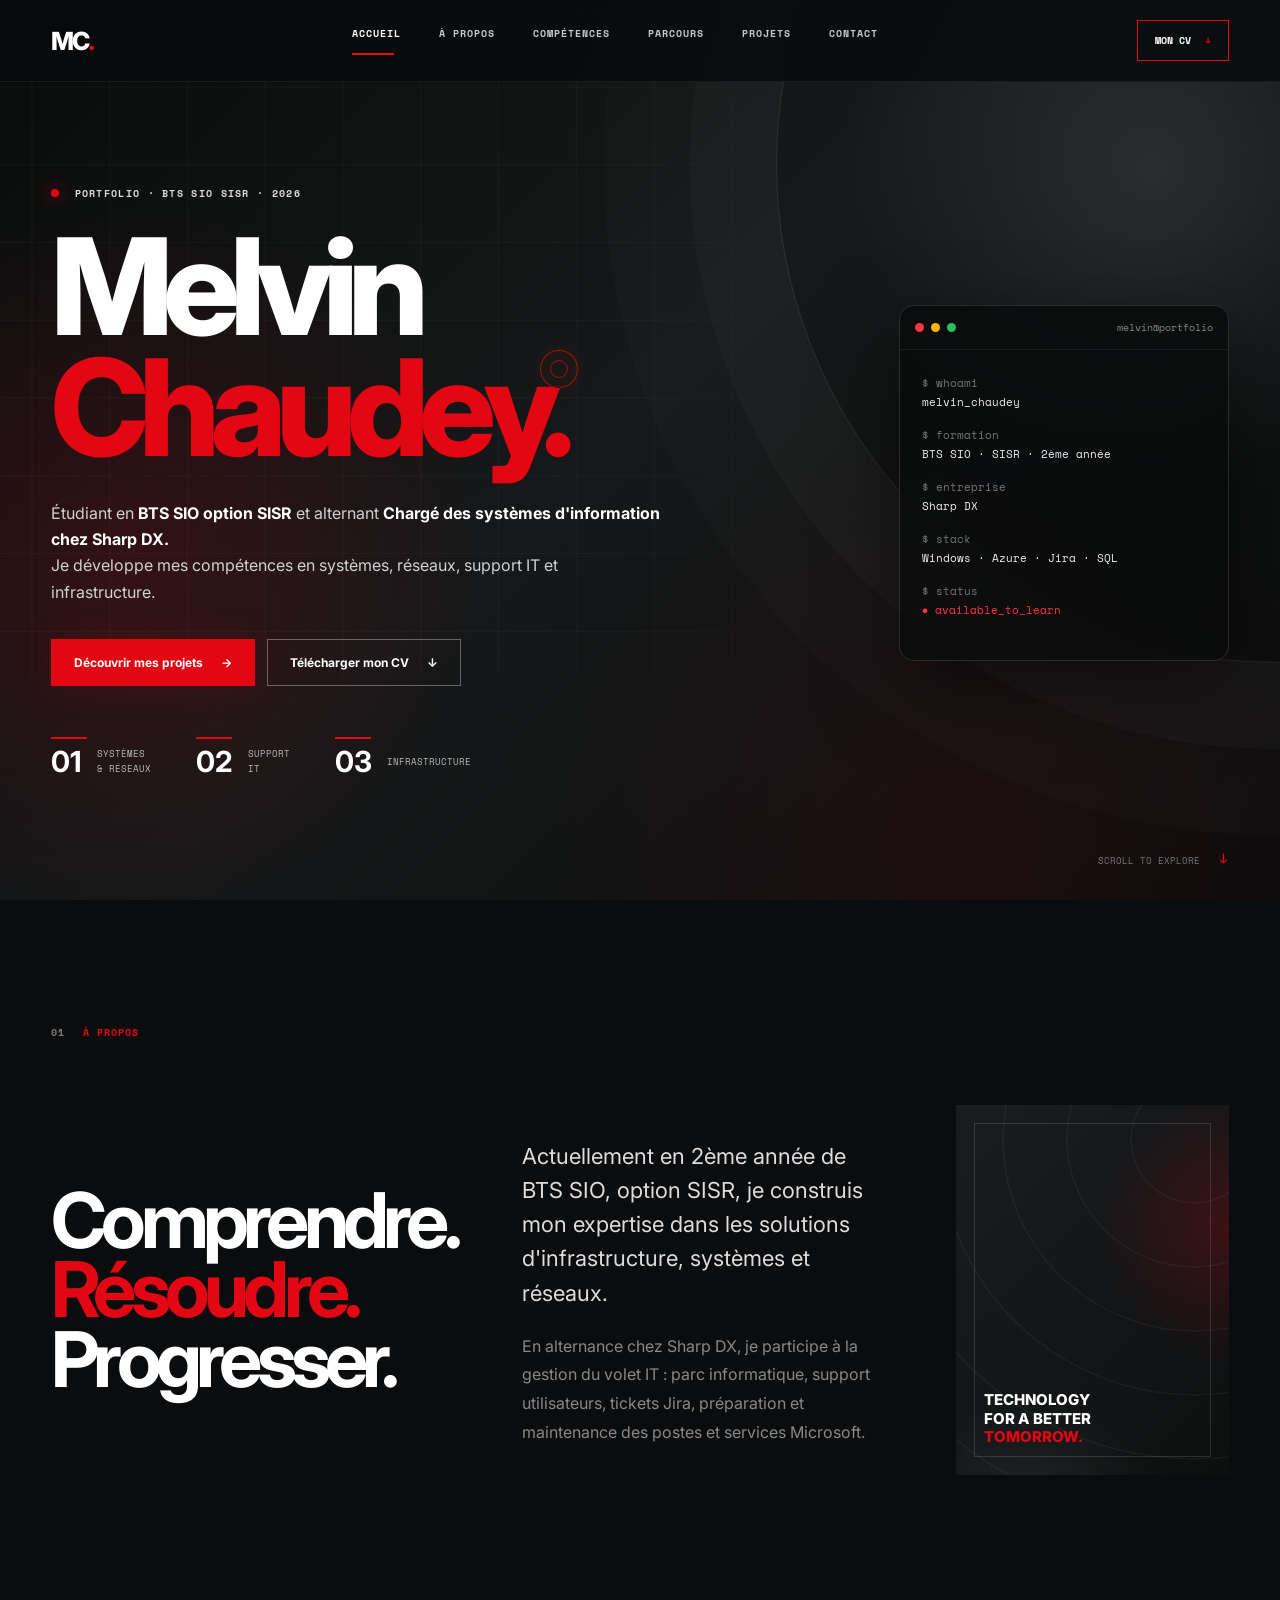
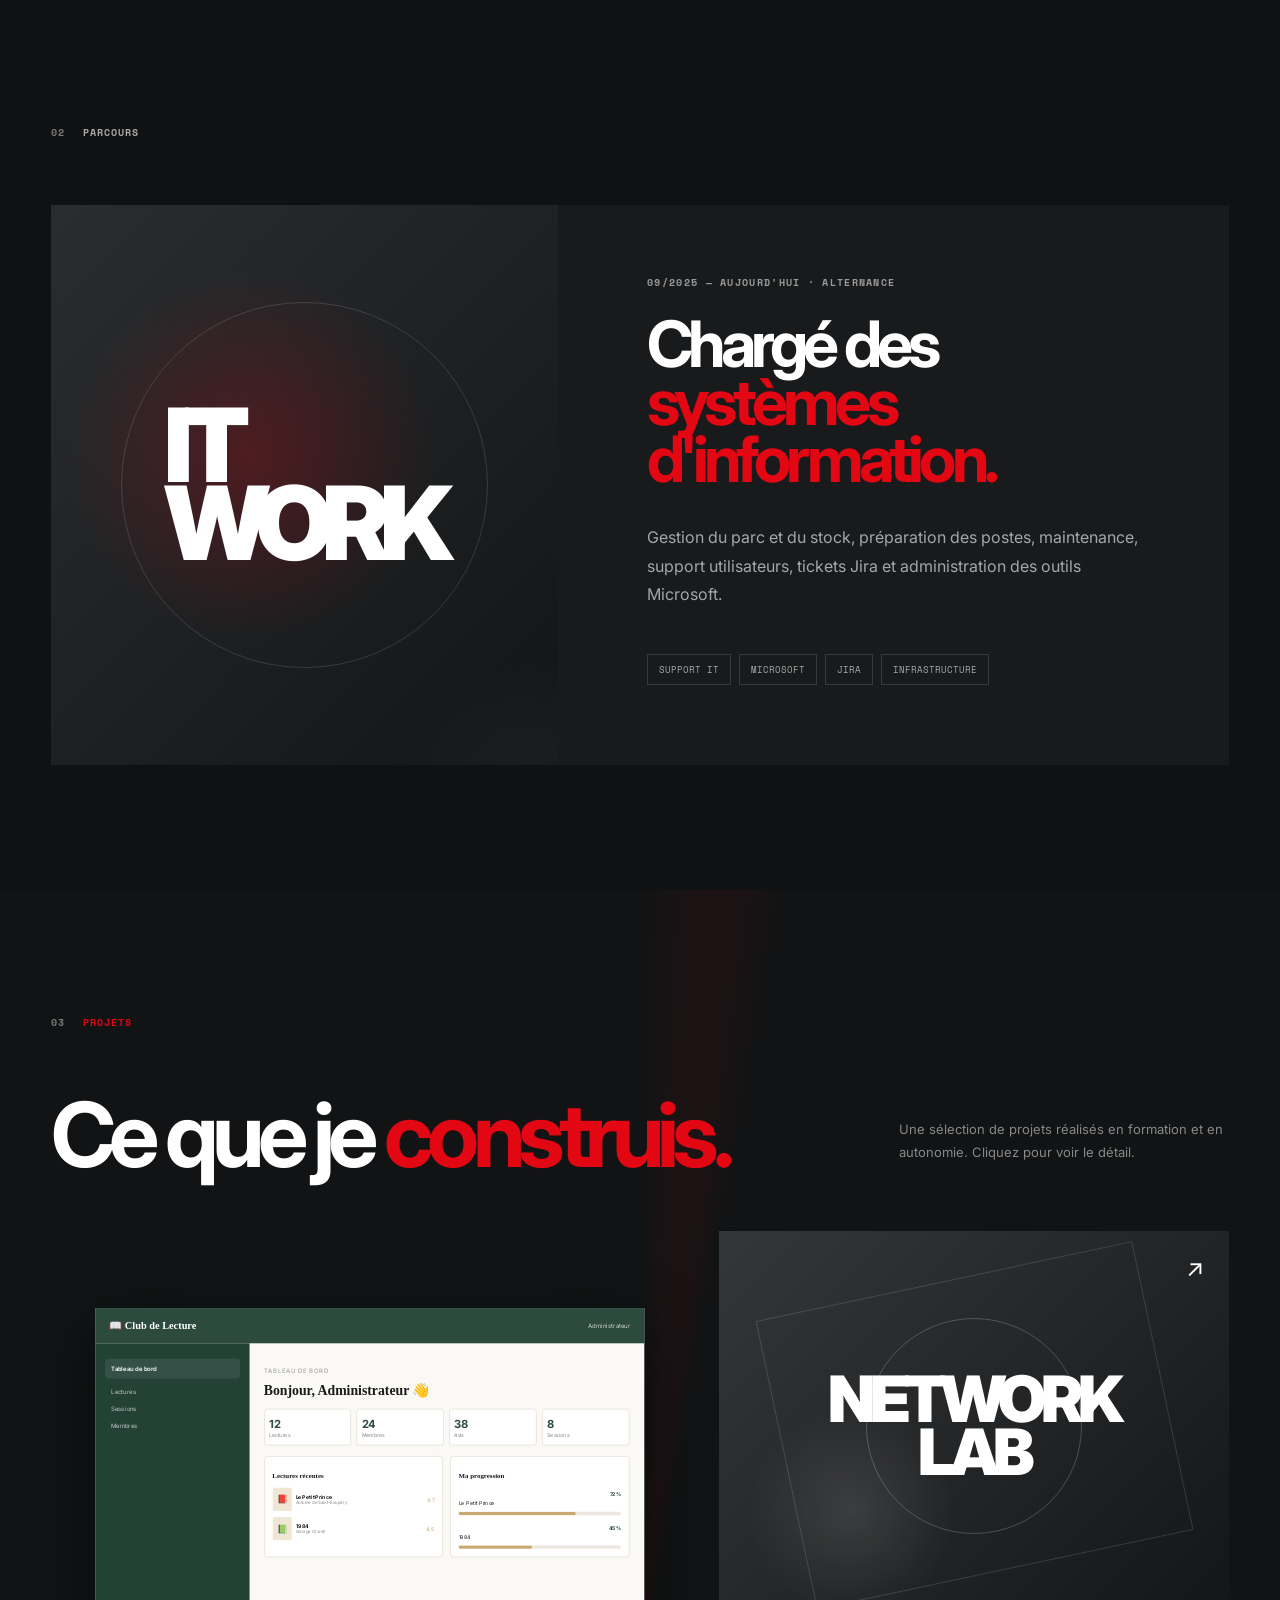
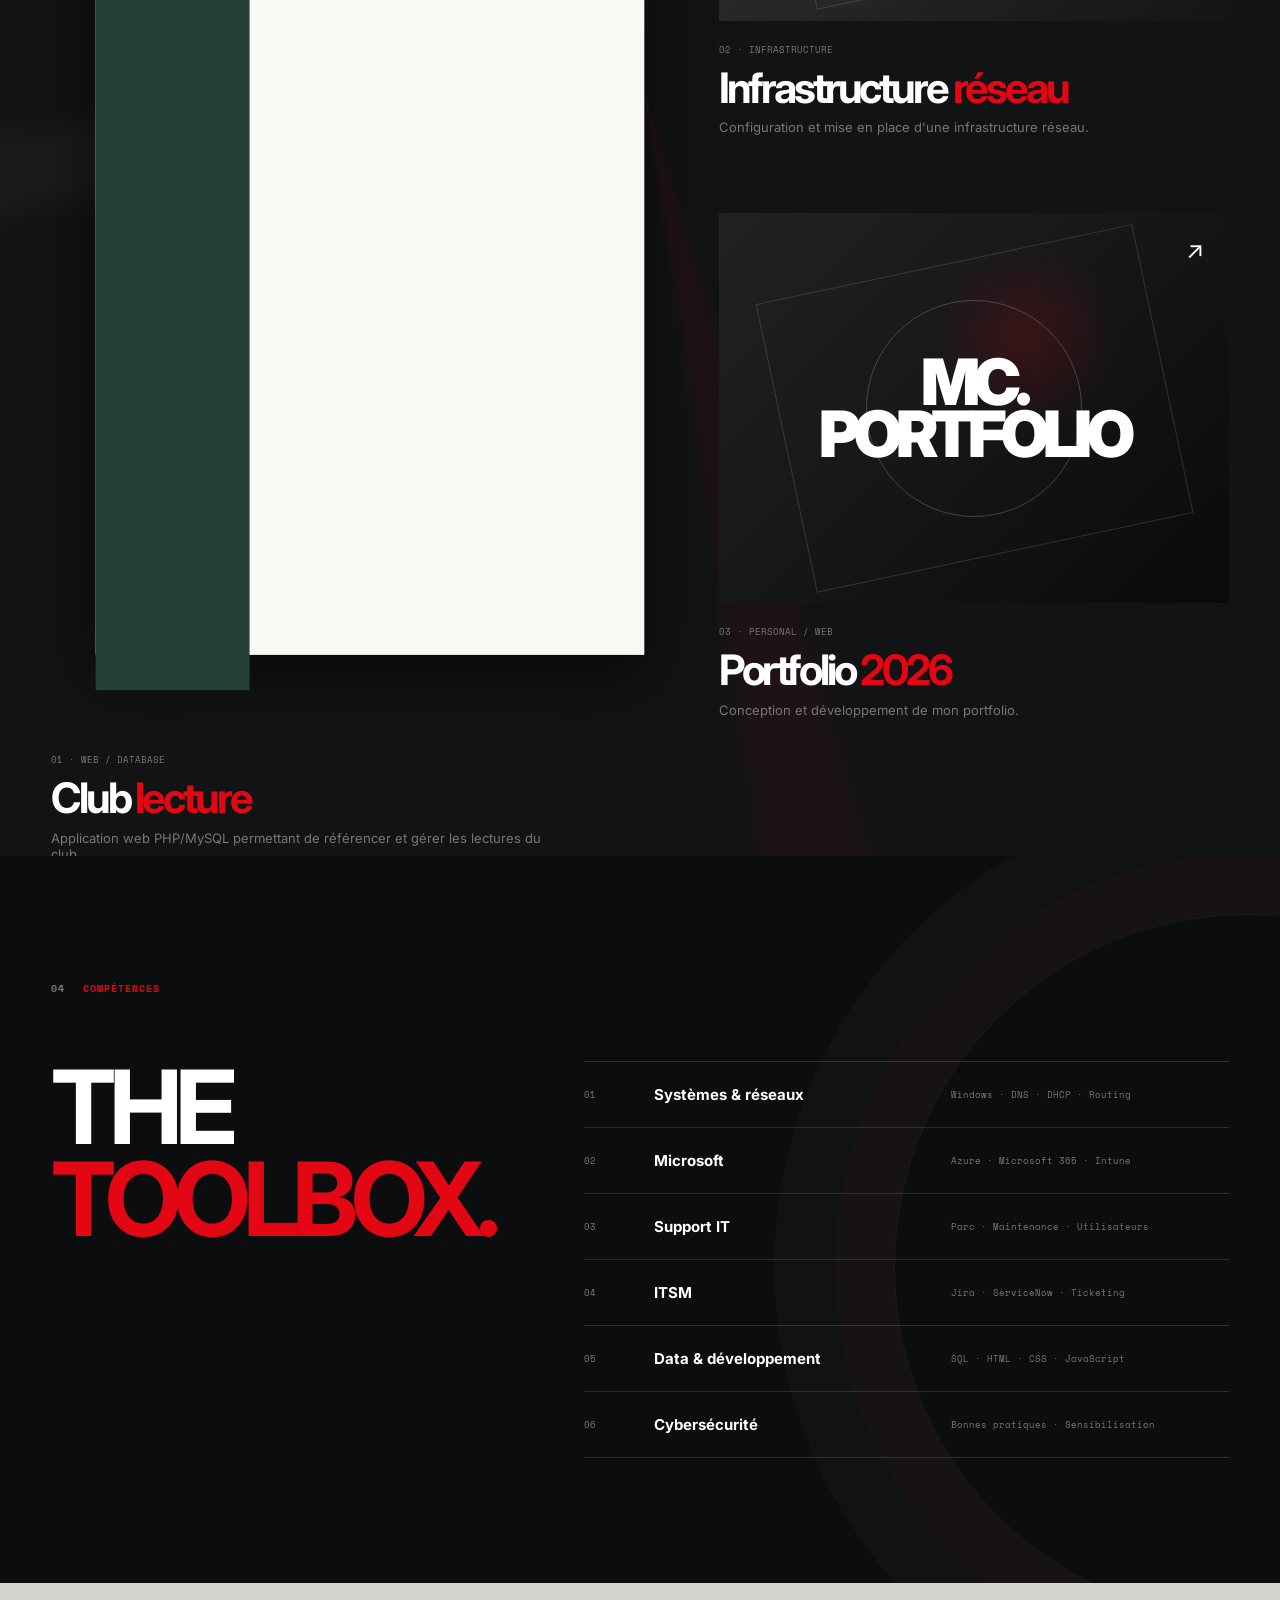
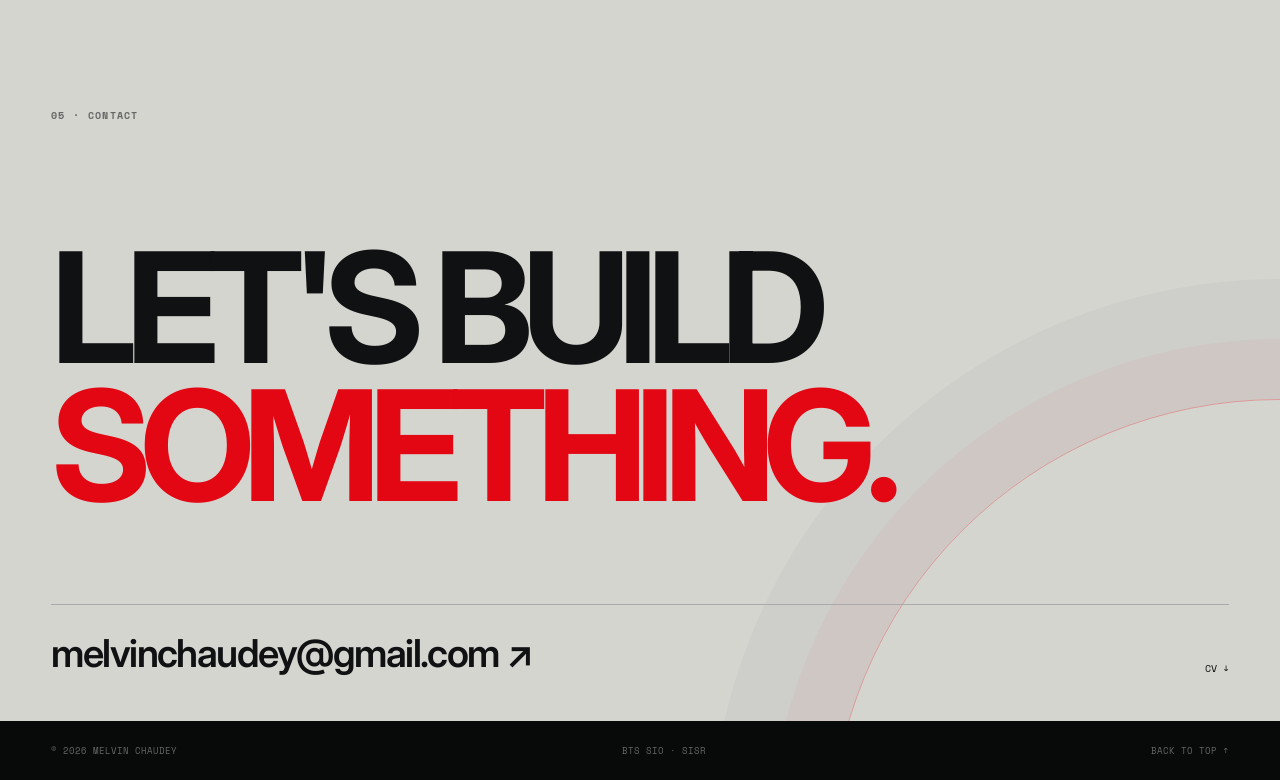
==== commit 5a68d63e: "Load custom cursor stylesheet" ====
--- a/index.html
+++ b/index.html
@@ -1 +1 @@
-<!doctype html><html lang="fr"><head><meta charset="UTF-8"><meta name="viewport" content="width=device-width, initial-scale=1.0"><meta name="description" content="Portfolio de Melvin Chaudey — BTS SIO SISR, systèmes, réseaux et support IT."><title>Melvin Chaudey — Portfolio SISR</title><link rel="preconnect" href="https://fonts.googleapis.com"><link rel="preconnect" href="https://fonts.gstatic.com" crossorigin><link href="https://fonts.googleapis.com/css2?family=Inter:wght@400;500;600;700;800;900&family=Space+Mono:wght@400;700&display=swap" rel="stylesheet"><link rel="stylesheet" href="style.css"><link rel="stylesheet" href="animated.css"></head><body><div class="loader" id="loader"><b>MC.</b></div><header class="nav"><a class="sharp-brand" style="font:800 25px Inter,Arial,sans-serif;letter-spacing:-.09em" href="#home">MC<span style="color:var(--red)">.</span></a><nav id="nav"><a href="#home">ACCUEIL</a><a href="#about">À PROPOS</a><a href="#skills">COMPÉTENCES</a><a href="#experience">PARCOURS</a><a href="#projects">PROJETS</a><a href="#contact">CONTACT</a></nav><a class="nav-cv" href="CV_Melvin_Chaudey.docx">MON CV <span>↓</span></a><button class="menu" id="menu">☰</button></header><main><section class="hero" id="home"><div class="hero-bg"></div><div class="hero-wrap"><div class="hero-copy"><p class="eyebrow"><i></i> PORTFOLIO · BTS SIO SISR · 2026</p><h1>Melvin<br><em>Chaudey.</em></h1><p class="intro">Étudiant en <strong>BTS SIO option SISR</strong> et alternant <strong>Chargé des systèmes d'information chez Sharp DX.</strong><br>Je développe mes compétences en systèmes, réseaux, support IT et infrastructure.</p><div class="buttons"><a class="btn primary" href="#projects">Découvrir mes projets <span>→</span></a><a class="btn" href="CV_Melvin_Chaudey.docx">Télécharger mon CV <span>↓</span></a></div><div class="stats"><div><b>01</b><span>SYSTÈMES<br>& RÉSEAUX</span></div><div><b>02</b><span>SUPPORT<br>IT</span></div><div><b>03</b><span>INFRASTRUCTURE</span></div></div></div><div class="terminal"><div class="terminal-head"><span></span><span></span><span></span><small>melvin@portfolio</small></div><div class="terminal-body"><p>$ whoami</p><b>melvin_chaudey</b><p>$ formation</p><b>BTS SIO · SISR · 2ème année</b><p>$ entreprise</p><b>Sharp DX</b><p>$ stack</p><b>Windows · Azure · Jira · SQL</b><p>$ status</p><b class="status">● available_to_learn</b></div></div></div><div class="scroll">SCROLL TO EXPLORE <span>↓</span></div></section><section class="about" id="about"><div class="section-label"><span>01</span><b>À PROPOS</b></div><div class="about-grid"><div><h2>Comprendre.<br><em>Résoudre.</em><br>Progresser.</h2></div><div><p class="lead">Actuellement en 2ème année de BTS SIO, option SISR, je construis mon expertise dans les solutions d'infrastructure, systèmes et réseaux.</p><p>En alternance chez Sharp DX, je participe à la gestion du volet IT : parc informatique, support utilisateurs, tickets Jira, préparation et maintenance des postes et services Microsoft.</p></div><div class="about-visual"><span>TECHNOLOGY<br>FOR A BETTER<br><em>TOMORROW.</em></span></div></div></section><section class="experience" id="experience"><div class="section-label light"><span>02</span><b>PARCOURS</b></div><article class="exp-card"><div class="exp-art"><span>IT<br>WORK</span></div><div class="exp-content"><p class="eyebrow">09/2025 — AUJOURD'HUI · ALTERNANCE</p><h2>Chargé des<br><em>systèmes d'information.</em></h2><p>Gestion du parc et du stock, préparation des postes, maintenance, support utilisateurs, tickets Jira et administration des outils Microsoft.</p><div class="tags"><span>SUPPORT IT</span><span>MICROSOFT</span><span>JIRA</span><span>INFRASTRUCTURE</span></div></div></article></section><section class="projects" id="projects"><div class="section-label"><span>03</span><b>PROJETS</b></div><div class="project-head"><h2>Ce que je <em>construis.</em></h2><p>Une sélection de projets réalisés en formation et en autonomie. Cliquez pour voir le détail.</p></div><div class="project-grid"><article class="project-card project-club" data-project="club"><div class="club-ui"><div class="club-nav"><b>📖 Club de Lecture</b><span>Administrateur</span></div><div class="club-layout"><aside><b>Tableau de bord</b><span>Lectures</span><span>Sessions</span><span>Membres</span></aside><div class="club-content"><small>TABLEAU DE BORD</small><h4>Bonjour, Administrateur 👋</h4><div class="club-stats"><div><b>12</b><span>Lectures</span></div><div><b>24</b><span>Membres</span></div><div><b>38</b><span>Avis</span></div><div><b>8</b><span>Sessions</span></div></div><div class="club-cols"><div class="club-panel"><strong>Lectures récentes</strong><div class="club-book"><i>📕</i><span><b>Le Petit Prince</b><small>Antoine de Saint-Exupéry</small></span><em>4.7</em></div><div class="club-book"><i>📗</i><span><b>1984</b><small>George Orwell</small></span><em>4.5</em></div></div><div class="club-panel"><strong>Ma progression</strong><div class="mini-progress"><span>Le Petit Prince</span><b>72%</b><i><u style="width:72%"></u></i></div><div class="mini-progress"><span>1984</span><b>45%</b><i><u style="width:45%"></u></i></div></div></div></div></div></div><small>01 · WEB / DATABASE</small><h3>Club <em>lecture</em></h3><p>Application web PHP/MySQL permettant de référencer et gérer les lectures du club.</p></article><article class="project-card" data-project="network"><div class="project-art reading"><span>NETWORK<br>LAB</span><b>↗</b></div><small>02 · INFRASTRUCTURE</small><h3>Infrastructure <em>réseau</em></h3><p>Configuration et mise en place d'une infrastructure réseau.</p></article><article class="project-card" data-project="portfolio"><div class="project-art portfolio"><span>MC.<br>PORTFOLIO</span><b>↗</b></div><small>03 · PERSONAL / WEB</small><h3>Portfolio <em>2026</em></h3><p>Conception et développement de mon portfolio.</p></article></div></section><section class="skills" id="skills"><div class="section-label light"><span>04</span><b>COMPÉTENCES</b></div><div class="skills-grid"><h2>THE<br><em>TOOLBOX.</em></h2><div class="skill-list"><div><span>01</span><b>Systèmes & réseaux</b><small>Windows · DNS · DHCP · Routing</small></div><div><span>02</span><b>Microsoft</b><small>Azure · Microsoft 365 · Intune</small></div><div><span>03</span><b>Support IT</b><small>Parc · Maintenance · Utilisateurs</small></div><div><span>04</span><b>ITSM</b><small>Jira · ServiceNow · Ticketing</small></div><div><span>05</span><b>Data & développement</b><small>SQL · HTML · CSS · JavaScript</small></div><div><span>06</span><b>Cybersécurité</b><small>Bonnes pratiques · Sensibilisation</small></div></div></div></section><section class="contact" id="contact"><p class="eyebrow">05 · CONTACT</p><h2>LET'S BUILD<br><em>SOMETHING.</em></h2><div class="contact-row"><a href="mailto:melvinchaudey@gmail.com">melvinchaudey@gmail.com ↗</a><div><a href="CV_Melvin_Chaudey.docx">CV ↓</a></div></div></section></main><footer><span>© 2026 MELVIN CHAUDEY</span><span>BTS SIO · SISR</span><a href="#home">BACK TO TOP ↑</a></footer><div class="project-modal" id="projectModal" aria-hidden="true"><div class="project-modal-backdrop" data-close></div><div class="project-modal-box" role="dialog" aria-modal="true"><button class="project-modal-close" id="modalClose">×</button><div class="modal-kicker" id="modalKicker"></div><h2 id="modalTitle"></h2><p class="modal-summary" id="modalSummary"></p><div id="modalVisual"></div><div class="modal-grid"><div><small>TECHNOLOGIES</small><div class="modal-tags" id="modalTags"></div></div><div><small>RÉALISATION</small><p id="modalDetails"></p></div></div></div></div><script src="script.js"></script></body></html>+<!doctype html><html lang="fr"><head><meta charset="UTF-8"><meta name="viewport" content="width=device-width, initial-scale=1.0"><meta name="description" content="Portfolio de Melvin Chaudey — BTS SIO SISR, systèmes, réseaux et support IT."><title>Melvin Chaudey — Portfolio SISR</title><link rel="preconnect" href="https://fonts.googleapis.com"><link rel="preconnect" href="https://fonts.gstatic.com" crossorigin><link href="https://fonts.googleapis.com/css2?family=Inter:wght@400;500;600;700;800;900&family=Space+Mono:wght@400;700&display=swap" rel="stylesheet"><link rel="stylesheet" href="style.css"><link rel="stylesheet" href="animated.css"><link rel="stylesheet" href="cursor.css"></head><body><div class="loader" id="loader"><b>MC.</b></div><header class="nav"><a class="sharp-brand" style="font:800 25px Inter,Arial,sans-serif;letter-spacing:-.09em" href="#home">MC<span style="color:var(--red)">.</span></a><nav id="nav"><a href="#home">ACCUEIL</a><a href="#about">À PROPOS</a><a href="#skills">COMPÉTENCES</a><a href="#experience">PARCOURS</a><a href="#projects">PROJETS</a><a href="#contact">CONTACT</a></nav><a class="nav-cv" href="CV_Melvin_Chaudey.docx">MON CV <span>↓</span></a><button class="menu" id="menu">☰</button></header><main><section class="hero" id="home"><div class="hero-bg"></div><div class="hero-wrap"><div class="hero-copy"><p class="eyebrow"><i></i> PORTFOLIO · BTS SIO SISR · 2026</p><h1>Melvin<br><em>Chaudey.</em></h1><p class="intro">Étudiant en <strong>BTS SIO option SISR</strong> et alternant <strong>Chargé des systèmes d'information chez Sharp DX.</strong><br>Je développe mes compétences en systèmes, réseaux, support IT et infrastructure.</p><div class="buttons"><a class="btn primary" href="#projects">Découvrir mes projets <span>→</span></a><a class="btn" href="CV_Melvin_Chaudey.docx">Télécharger mon CV <span>↓</span></a></div><div class="stats"><div><b>01</b><span>SYSTÈMES<br>& RÉSEAUX</span></div><div><b>02</b><span>SUPPORT<br>IT</span></div><div><b>03</b><span>INFRASTRUCTURE</span></div></div></div><div class="terminal"><div class="terminal-head"><span></span><span></span><span></span><small>melvin@portfolio</small></div><div class="terminal-body"><p>$ whoami</p><b>melvin_chaudey</b><p>$ formation</p><b>BTS SIO · SISR · 2ème année</b><p>$ entreprise</p><b>Sharp DX</b><p>$ stack</p><b>Windows · Azure · Jira · SQL</b><p>$ status</p><b class="status">● available_to_learn</b></div></div></div><div class="scroll">SCROLL TO EXPLORE <span>↓</span></div></section><section class="about" id="about"><div class="section-label"><span>01</span><b>À PROPOS</b></div><div class="about-grid"><div><h2>Comprendre.<br><em>Résoudre.</em><br>Progresser.</h2></div><div><p class="lead">Actuellement en 2ème année de BTS SIO, option SISR, je construis mon expertise dans les solutions d'infrastructure, systèmes et réseaux.</p><p>En alternance chez Sharp DX, je participe à la gestion du volet IT : parc informatique, support utilisateurs, tickets Jira, préparation et maintenance des postes et services Microsoft.</p></div><div class="about-visual"><span>TECHNOLOGY<br>FOR A BETTER<br><em>TOMORROW.</em></span></div></div></section><section class="experience" id="experience"><div class="section-label light"><span>02</span><b>PARCOURS</b></div><article class="exp-card"><div class="exp-art"><span>IT<br>WORK</span></div><div class="exp-content"><p class="eyebrow">09/2025 — AUJOURD'HUI · ALTERNANCE</p><h2>Chargé des<br><em>systèmes d'information.</em></h2><p>Gestion du parc et du stock, préparation des postes, maintenance, support utilisateurs, tickets Jira et administration des outils Microsoft.</p><div class="tags"><span>SUPPORT IT</span><span>MICROSOFT</span><span>JIRA</span><span>INFRASTRUCTURE</span></div></div></article></section><section class="projects" id="projects"><div class="section-label"><span>03</span><b>PROJETS</b></div><div class="project-head"><h2>Ce que je <em>construis.</em></h2><p>Une sélection de projets réalisés en formation et en autonomie. Cliquez pour voir le détail.</p></div><div class="project-grid"><article class="project-card project-club" data-project="club"><div class="club-ui"><div class="club-nav"><b>📖 Club de Lecture</b><span>Administrateur</span></div><div class="club-layout"><aside><b>Tableau de bord</b><span>Lectures</span><span>Sessions</span><span>Membres</span></aside><div class="club-content"><small>TABLEAU DE BORD</small><h4>Bonjour, Administrateur 👋</h4><div class="club-stats"><div><b>12</b><span>Lectures</span></div><div><b>24</b><span>Membres</span></div><div><b>38</b><span>Avis</span></div><div><b>8</b><span>Sessions</span></div></div><div class="club-cols"><div class="club-panel"><strong>Lectures récentes</strong><div class="club-book"><i>📕</i><span><b>Le Petit Prince</b><small>Antoine de Saint-Exupéry</small></span><em>4.7</em></div><div class="club-book"><i>📗</i><span><b>1984</b><small>George Orwell</small></span><em>4.5</em></div></div><div class="club-panel"><strong>Ma progression</strong><div class="mini-progress"><span>Le Petit Prince</span><b>72%</b><i><u style="width:72%"></u></i></div><div class="mini-progress"><span>1984</span><b>45%</b><i><u style="width:45%"></u></i></div></div></div></div></div></div><small>01 · WEB / DATABASE</small><h3>Club <em>lecture</em></h3><p>Application web PHP/MySQL permettant de référencer et gérer les lectures du club.</p></article><article class="project-card" data-project="network"><div class="project-art reading"><span>NETWORK<br>LAB</span><b>↗</b></div><small>02 · INFRASTRUCTURE</small><h3>Infrastructure <em>réseau</em></h3><p>Configuration et mise en place d'une infrastructure réseau.</p></article><article class="project-card" data-project="portfolio"><div class="project-art portfolio"><span>MC.<br>PORTFOLIO</span><b>↗</b></div><small>03 · PERSONAL / WEB</small><h3>Portfolio <em>2026</em></h3><p>Conception et développement de mon portfolio.</p></article></div></section><section class="skills" id="skills"><div class="section-label light"><span>04</span><b>COMPÉTENCES</b></div><div class="skills-grid"><h2>THE<br><em>TOOLBOX.</em></h2><div class="skill-list"><div><span>01</span><b>Systèmes & réseaux</b><small>Windows · DNS · DHCP · Routing</small></div><div><span>02</span><b>Microsoft</b><small>Azure · Microsoft 365 · Intune</small></div><div><span>03</span><b>Support IT</b><small>Parc · Maintenance · Utilisateurs</small></div><div><span>04</span><b>ITSM</b><small>Jira · ServiceNow · Ticketing</small></div><div><span>05</span><b>Data & développement</b><small>SQL · HTML · CSS · JavaScript</small></div><div><span>06</span><b>Cybersécurité</b><small>Bonnes pratiques · Sensibilisation</small></div></div></div></section><section class="contact" id="contact"><p class="eyebrow">05 · CONTACT</p><h2>LET'S BUILD<br><em>SOMETHING.</em></h2><div class="contact-row"><a href="mailto:melvinchaudey@gmail.com">melvinchaudey@gmail.com ↗</a><div><a href="CV_Melvin_Chaudey.docx">CV ↓</a></div></div></section></main><footer><span>© 2026 MELVIN CHAUDEY</span><span>BTS SIO · SISR</span><a href="#home">BACK TO TOP ↑</a></footer><div class="project-modal" id="projectModal" aria-hidden="true"><div class="project-modal-backdrop" data-close></div><div class="project-modal-box" role="dialog" aria-modal="true"><button class="project-modal-close" id="modalClose">×</button><div class="modal-kicker" id="modalKicker"></div><h2 id="modalTitle"></h2><p class="modal-summary" id="modalSummary"></p><div id="modalVisual"></div><div class="modal-grid"><div><small>TECHNOLOGIES</small><div class="modal-tags" id="modalTags"></div></div><div><small>RÉALISATION</small><p id="modalDetails"></p></div></div></div></div><script src="script.js"></script></body></html>
--- a/animated.css
+++ b/animated.css
@@ -1,42 +1,14 @@
 /* Animated visual layer — no external photos */
 :root{--mc-red:#e30613}
-.hero{isolation:isolate;background:#080909}
-.hero-bg{inset:-8%;background:radial-gradient(circle at 18% 60%,rgba(227,6,19,.16),transparent 24%),radial-gradient(circle at 82% 25%,rgba(120,130,140,.22),transparent 20%),radial-gradient(circle at 70% 85%,rgba(227,6,19,.08),transparent 28%),linear-gradient(135deg,#070808 0%,#161819 48%,#070808 100%);transform:scale(1.08);animation:mcAtmosphere 14s ease-in-out infinite alternate}
-.hero-bg:before{content:"";position:absolute;inset:0;background-image:linear-gradient(rgba(255,255,255,.035) 1px,transparent 1px),linear-gradient(90deg,rgba(255,255,255,.035) 1px,transparent 1px);background-size:72px 72px;mask-image:linear-gradient(90deg,transparent,#000 15%,#000 85%,transparent);animation:mcGrid 18s linear infinite}
-.hero-bg:after{content:"";position:absolute;width:72vw;height:72vw;right:-24vw;top:-16vw;border:1px solid rgba(255,255,255,.1);border-radius:50%;box-shadow:0 0 0 80px rgba(255,255,255,.025),0 0 0 160px rgba(255,255,255,.012);animation:mcRing 9s ease-in-out infinite}
-.hero-wrap{position:relative;z-index:2}
-.terminal{animation:mcFloat 7s ease-in-out infinite}
-.eyebrow i{box-shadow:0 0 15px rgba(227,6,19,.8);animation:mcBlink 2s ease-in-out infinite}
-.btn.primary{box-shadow:0 0 35px rgba(227,6,19,.14)}
-.about-visual{background:radial-gradient(circle at 72% 24%,rgba(227,6,19,.2),transparent 28%),radial-gradient(circle at 20% 80%,rgba(255,255,255,.07),transparent 25%),linear-gradient(135deg,#1a1d1f,#080909);background-size:140% 140%;animation:mcGradient 11s ease-in-out infinite alternate}
-.about-visual:before{content:"";position:absolute;inset:-35%;background:repeating-radial-gradient(circle at 72% 26%,transparent 0 62px,rgba(255,255,255,.045) 63px 64px);animation:mcOrbit 25s linear infinite}
-.about-visual:after{z-index:1}
-.exp-art{background:radial-gradient(circle at 28% 32%,rgba(227,6,19,.24),transparent 25%),radial-gradient(circle at 72% 80%,rgba(255,255,255,.06),transparent 22%),linear-gradient(135deg,#2a2d2f,#090a0b);background-size:140% 140%;animation:mcGradient 10s ease-in-out infinite alternate}
-.exp-art:before{animation:mcRing 8s ease-in-out infinite}
-.exp-art:after{animation:mcScan 5s linear infinite}
-.projects{background:#111314;position:relative;overflow:hidden}
-.projects:before{content:"";position:absolute;inset:-30%;background:conic-gradient(from 90deg at 50% 50%,transparent 0 20%,rgba(227,6,19,.07) 21% 22%,transparent 23% 46%,rgba(255,255,255,.035) 47% 48%,transparent 49% 75%,rgba(227,6,19,.05) 76% 77%,transparent 78%);animation:mcSpin 25s linear infinite}
-.project-grid{position:relative;z-index:2}
-.project-art{background:radial-gradient(circle at 72% 22%,rgba(227,6,19,.2),transparent 24%),linear-gradient(135deg,#202427,#080909);background-size:160% 160%;animation:mcGradient 12s ease-in-out infinite alternate}
-.network{background:radial-gradient(circle at 72% 22%,rgba(227,6,19,.28),transparent 26%),linear-gradient(135deg,#202427,#080909)}
-.reading{background:radial-gradient(circle at 26% 72%,rgba(255,255,255,.1),transparent 22%),linear-gradient(135deg,#343638,#141516)}
-.portfolio{background:radial-gradient(circle at 60% 32%,rgba(227,6,19,.18),transparent 24%),linear-gradient(135deg,#202224,#090a0b)}
-.project-art:before{animation:mcOrbit 15s linear infinite}
-.project-art:after{animation:mcRing 7s ease-in-out infinite}
-.skills{position:relative;overflow:hidden}
-.skills:before{content:"";position:absolute;width:55vw;height:55vw;right:-25vw;top:8%;border:1px solid rgba(255,255,255,.06);border-radius:50%;box-shadow:0 0 0 60px rgba(227,6,19,.025),0 0 0 120px rgba(255,255,255,.018);animation:mcRing 13s ease-in-out infinite}
-.skills>*{position:relative;z-index:2}
-.skill-list div:hover{box-shadow:inset 2px 0 0 var(--mc-red)}
-.contact{position:relative;overflow:hidden}
-.contact:before{content:"";position:absolute;width:70vw;height:70vw;right:-35vw;bottom:-45vw;border-radius:50%;border:1px solid rgba(227,6,19,.28);box-shadow:0 0 0 60px rgba(227,6,19,.035),0 0 0 120px rgba(0,0,0,.03);animation:mcRing 14s ease-in-out infinite}
-.contact>*{position:relative;z-index:2}
-@keyframes mcAtmosphere{0%{filter:brightness(.88) saturate(.9);transform:scale(1.08) translate3d(-1%,0,0)}50%{filter:brightness(1) saturate(1.05);transform:scale(1.1) translate3d(1%,1%,0)}100%{filter:brightness(1.08) saturate(1.15);transform:scale(1.08) translate3d(0,-1%,0)}}
-@keyframes mcGrid{to{background-position:72px 72px}}
-@keyframes mcRing{0%,100%{transform:scale(.96);opacity:.55}50%{transform:scale(1.06);opacity:1}}
-@keyframes mcFloat{0%,100%{transform:translateY(0)}50%{transform:translateY(-9px)}}
-@keyframes mcBlink{0%,100%{opacity:.55}50%{opacity:1}}
-@keyframes mcGradient{0%{background-position:20% 50%}100%{background-position:90% 50%}}
-@keyframes mcOrbit{to{transform:rotate(360deg)}}
-@keyframes mcScan{0%{transform:translateX(-55%) rotate(-28deg)}100%{transform:translateX(55%) rotate(-28deg)}}
-@keyframes mcSpin{to{transform:rotate(360deg)}}
-@media(prefers-reduced-motion:reduce){.hero-bg,.hero-bg:before,.hero-bg:after,.terminal,.eyebrow i,.about-visual,.about-visual:before,.exp-art,.exp-art:before,.exp-art:after,.projects:before,.project-art,.project-art:before,.project-art:after,.skills:before,.contact:before{animation:none!important}}
+*{cursor:none}
+body,body *{cursor:none}
+.mc-cursor-dot{position:fixed;z-index:10000;width:7px;height:7px;border-radius:50%;background:var(--mc-red);box-shadow:0 0 18px rgba(227,6,19,.8);pointer-events:none;transform:translate(-50%,-50%);transition:width .2s,height .2s,box-shadow .2s}
+.mc-cursor-ring{position:fixed;z-index:9999;width:38px;height:38px;border:1px solid rgba(255,255,255,.75);border-radius:50%;pointer-events:none;transform:translate(-50%,-50%);mix-blend-mode:difference;transition:width .28s,height .28s,border-color .28s,background .28s,transform .18s}
+.mc-cursor-ring:after{content:"";position:absolute;inset:9px;border:1px solid rgba(227,6,19,.7);border-radius:50%;animation:mcCursorPulse 2s ease-in-out infinite}
+.mc-cursor-dot.is-hover{width:10px;height:10px;box-shadow:0 0 24px rgba(227,6,19,1)}
+.mc-cursor-ring.is-hover{width:62px;height:62px;border-color:rgba(227,6,19,.9);background:rgba(227,6,19,.06)}
+.mc-cursor-ring.is-hover:after{inset:16px}
+.mc-cursor-ring.is-down{width:28px;height:28px}
+.hero{isolation:isolate;background:#080909}.hero-bg{inset:-8%;background:radial-gradient(circle at 18% 60%,rgba(227,6,19,.16),transparent 24%),radial-gradient(circle at 82% 25%,rgba(120,130,140,.22),transparent 20%),radial-gradient(circle at 70% 85%,rgba(227,6,19,.08),transparent 28%),linear-gradient(135deg,#070808 0%,#161819 48%,#070808 100%);transform:scale(1.08);animation:mcAtmosphere 14s ease-in-out infinite alternate}.hero-bg:before{content:"";position:absolute;inset:0;background-image:linear-gradient(rgba(255,255,255,.035) 1px,transparent 1px),linear-gradient(90deg,rgba(255,255,255,.035) 1px,transparent 1px);background-size:72px 72px;mask-image:linear-gradient(90deg,transparent,#000 15%,#000 85%,transparent);animation:mcGrid 18s linear infinite}.hero-bg:after{content:"";position:absolute;width:72vw;height:72vw;right:-24vw;top:-16vw;border:1px solid rgba(255,255,255,.1);border-radius:50%;box-shadow:0 0 0 80px rgba(255,255,255,.025),0 0 0 160px rgba(255,255,255,.012);animation:mcRing 9s ease-in-out infinite}.hero-wrap{position:relative;z-index:2}.terminal{animation:mcFloat 7s ease-in-out infinite}.eyebrow i{box-shadow:0 0 15px rgba(227,6,19,.8);animation:mcBlink 2s ease-in-out infinite}.btn.primary{box-shadow:0 0 35px rgba(227,6,19,.14)}.about-visual{background:radial-gradient(circle at 72% 24%,rgba(227,6,19,.2),transparent 28%),radial-gradient(circle at 20% 80%,rgba(255,255,255,.07),transparent 25%),linear-gradient(135deg,#1a1d1f,#080909);background-size:140% 140%;animation:mcGradient 11s ease-in-out infinite alternate}.about-visual:before{content:"";position:absolute;inset:-35%;background:repeating-radial-gradient(circle at 72% 26%,transparent 0 62px,rgba(255,255,255,.045) 63px 64px);animation:mcOrbit 25s linear infinite}.about-visual:after{z-index:1}.exp-art{background:radial-gradient(circle at 28% 32%,rgba(227,6,19,.24),transparent 25%),radial-gradient(circle at 72% 80%,rgba(255,255,255,.06),transparent 22%),linear-gradient(135deg,#2a2d2f,#090a0b);background-size:140% 140%;animation:mcGradient 10s ease-in-out infinite alternate}.exp-art:before{animation:mcRing 8s ease-in-out infinite}.exp-art:after{animation:mcScan 5s linear infinite}.projects{background:#111314;position:relative;overflow:hidden}.projects:before{content:"";position:absolute;inset:-30%;background:conic-gradient(from 90deg at 50% 50%,transparent 0 20%,rgba(227,6,19,.07) 21% 22%,transparent 23% 46%,rgba(255,255,255,.035) 47% 48%,transparent 49% 75%,rgba(227,6,19,.05) 76% 77%,transparent 78%);animation:mcSpin 25s linear infinite}.project-grid{position:relative;z-index:2}.project-art{background:radial-gradient(circle at 72% 22%,rgba(227,6,19,.2),transparent 24%),linear-gradient(135deg,#202427,#080909);background-size:160% 160%;animation:mcGradient 12s ease-in-out infinite alternate}.network{background:radial-gradient(circle at 72% 22%,rgba(227,6,19,.28),transparent 26%),linear-gradient(135deg,#202427,#080909)}.reading{background:radial-gradient(circle at 26% 72%,rgba(255,255,255,.1),transparent 22%),linear-gradient(135deg,#343638,#141516)}.portfolio{background:radial-gradient(circle at 60% 32%,rgba(227,6,19,.18),transparent 24%),linear-gradient(135deg,#202224,#090a0b)}.project-art:before{animation:mcOrbit 15s linear infinite}.project-art:after{animation:mcRing 7s ease-in-out infinite}.skills{position:relative;overflow:hidden}.skills:before{content:"";position:absolute;width:55vw;height:55vw;right:-25vw;top:8%;border:1px solid rgba(255,255,255,.06);border-radius:50%;box-shadow:0 0 0 60px rgba(227,6,19,.025),0 0 0 120px rgba(255,255,255,.018);animation:mcRing 13s ease-in-out infinite}.skills>*{position:relative;z-index:2}.skill-list div:hover{box-shadow:inset 2px 0 0 var(--mc-red)}.contact{position:relative;overflow:hidden}.contact:before{content:"";position:absolute;width:70vw;height:70vw;right:-35vw;bottom:-45vw;border-radius:50%;border:1px solid rgba(227,6,19,.28);box-shadow:0 0 0 60px rgba(227,6,19,.035),0 0 0 120px rgba(0,0,0,.03);animation:mcRing 14s ease-in-out infinite}.contact>*{position:relative;z-index:2}
+@keyframes mcAtmosphere{0%{filter:brightness(.88) saturate(.9);transform:scale(1.08) translate3d(-1%,0,0)}50%{filter:brightness(1) saturate(1.05);transform:scale(1.1) translate3d(1%,1%,0)}100%{filter:brightness(1.08) saturate(1.15);transform:scale(1.08) translate3d(0,-1%,0)}}@keyframes mcGrid{to{background-position:72px 72px}}@keyframes mcRing{0%,100%{transform:scale(.96);opacity:.55}50%{transform:scale(1.06);opacity:1}}@keyframes mcFloat{0%,100%{transform:translateY(0)}50%{transform:translateY(-9px)}}@keyframes mcBlink{0%,100%{opacity:.55}50%{opacity:1}}@keyframes mcGradient{0%{background-position:20% 50%}100%{background-position:90% 50%}}@keyframes mcOrbit{to{transform:rotate(360deg)}}@keyframes mcScan{0%{transform:translateX(-55%) rotate(-28deg)}100%{transform:translateX(55%) rotate(-28deg)}}@keyframes mcSpin{to{transform:rotate(360deg)}}@keyframes mcCursorPulse{0%,100%{transform:scale(.8);opacity:.35}50%{transform:scale(1.15);opacity:1}}
+@media(pointer:coarse){*{cursor:auto!important}.mc-cursor-dot,.mc-cursor-ring{display:none!important}}@media(prefers-reduced-motion:reduce){.hero-bg,.hero-bg:before,.hero-bg:after,.terminal,.eyebrow i,.about-visual,.about-visual:before,.exp-art,.exp-art:before,.exp-art:after,.projects:before,.project-art,.project-art:before,.project-art:after,.skills:before,.contact:before,.mc-cursor-ring:after{animation:none!important}}
--- a/cursor.css
+++ b/cursor.css
@@ -0,0 +1,33 @@
+/* MC custom cursor — visible, premium and compatible */
+@media (pointer:fine) and (prefers-reduced-motion:no-preference){
+  html,body,*{cursor:none!important}
+  .mc-cursor-dot,.mc-cursor-ring{
+    position:fixed;
+    left:0;top:0;
+    pointer-events:none;
+    z-index:10000;
+    display:block;
+    opacity:1;
+    transform:translate3d(-100px,-100px,0);
+  }
+  .mc-cursor-dot{
+    width:8px;height:8px;
+    margin:-4px 0 0 -4px;
+    border-radius:50%;
+    background:#e30613;
+    box-shadow:0 0 14px rgba(227,6,19,.9),0 0 30px rgba(227,6,19,.35);
+    transition:width .2s ease,height .2s ease,margin .2s ease,background .2s ease;
+  }
+  .mc-cursor-ring{
+    width:38px;height:38px;
+    margin:0;
+    border:1px solid rgba(227,6,19,.75);
+    border-radius:50%;
+    background:rgba(227,6,19,.035);
+    box-shadow:0 0 20px rgba(227,6,19,.12),inset 0 0 16px rgba(227,6,19,.04);
+    transition:width .25s ease,height .25s ease,margin .25s ease,border-color .25s ease,background .25s ease,box-shadow .25s ease;
+  }
+  .mc-cursor-dot.is-hover{width:5px;height:5px;margin:-2.5px 0 0 -2.5px}
+  .mc-cursor-ring.is-hover{width:58px;height:58px;margin:-10px 0 0 -10px;border-color:#e30613;background:rgba(227,6,19,.08);box-shadow:0 0 32px rgba(227,6,19,.28)}
+  .mc-cursor-ring.is-down{width:31px;height:31px;margin:3.5px 0 0 3.5px;background:rgba(227,6,19,.18)}
+}
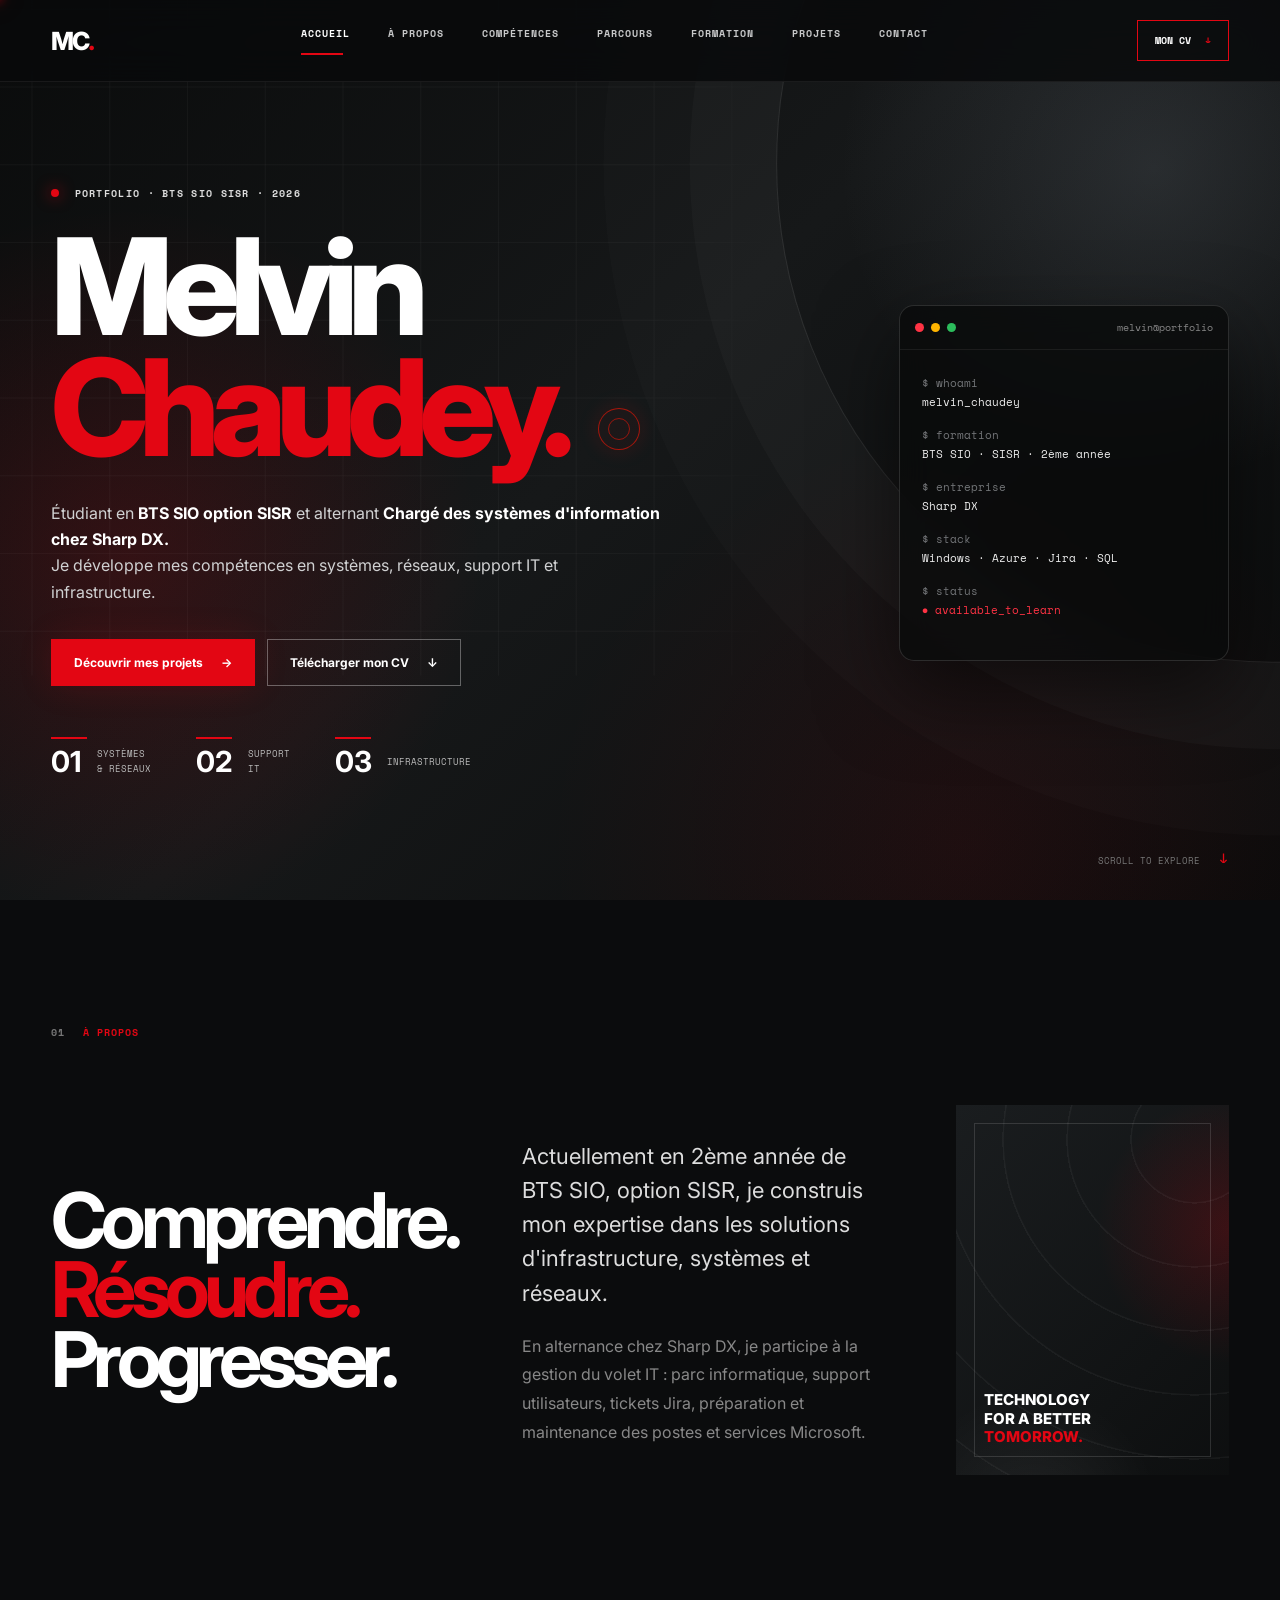
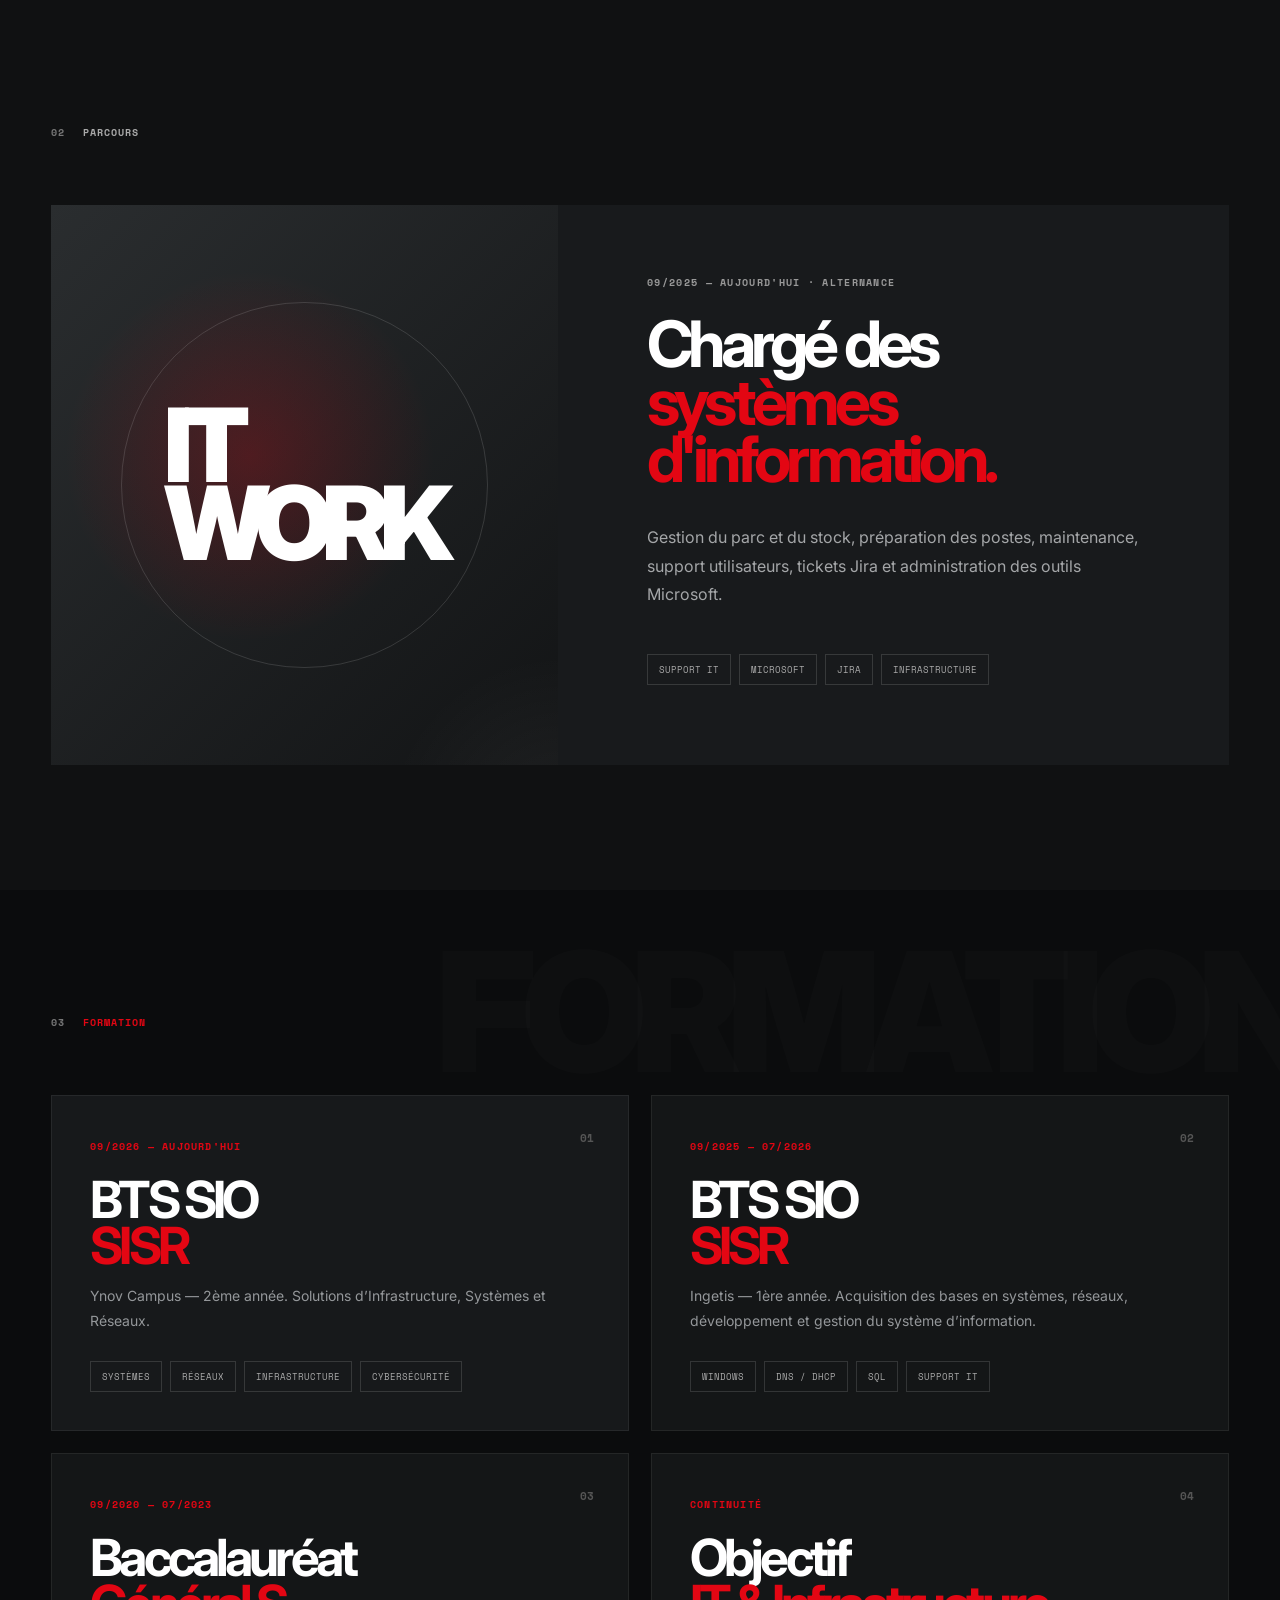
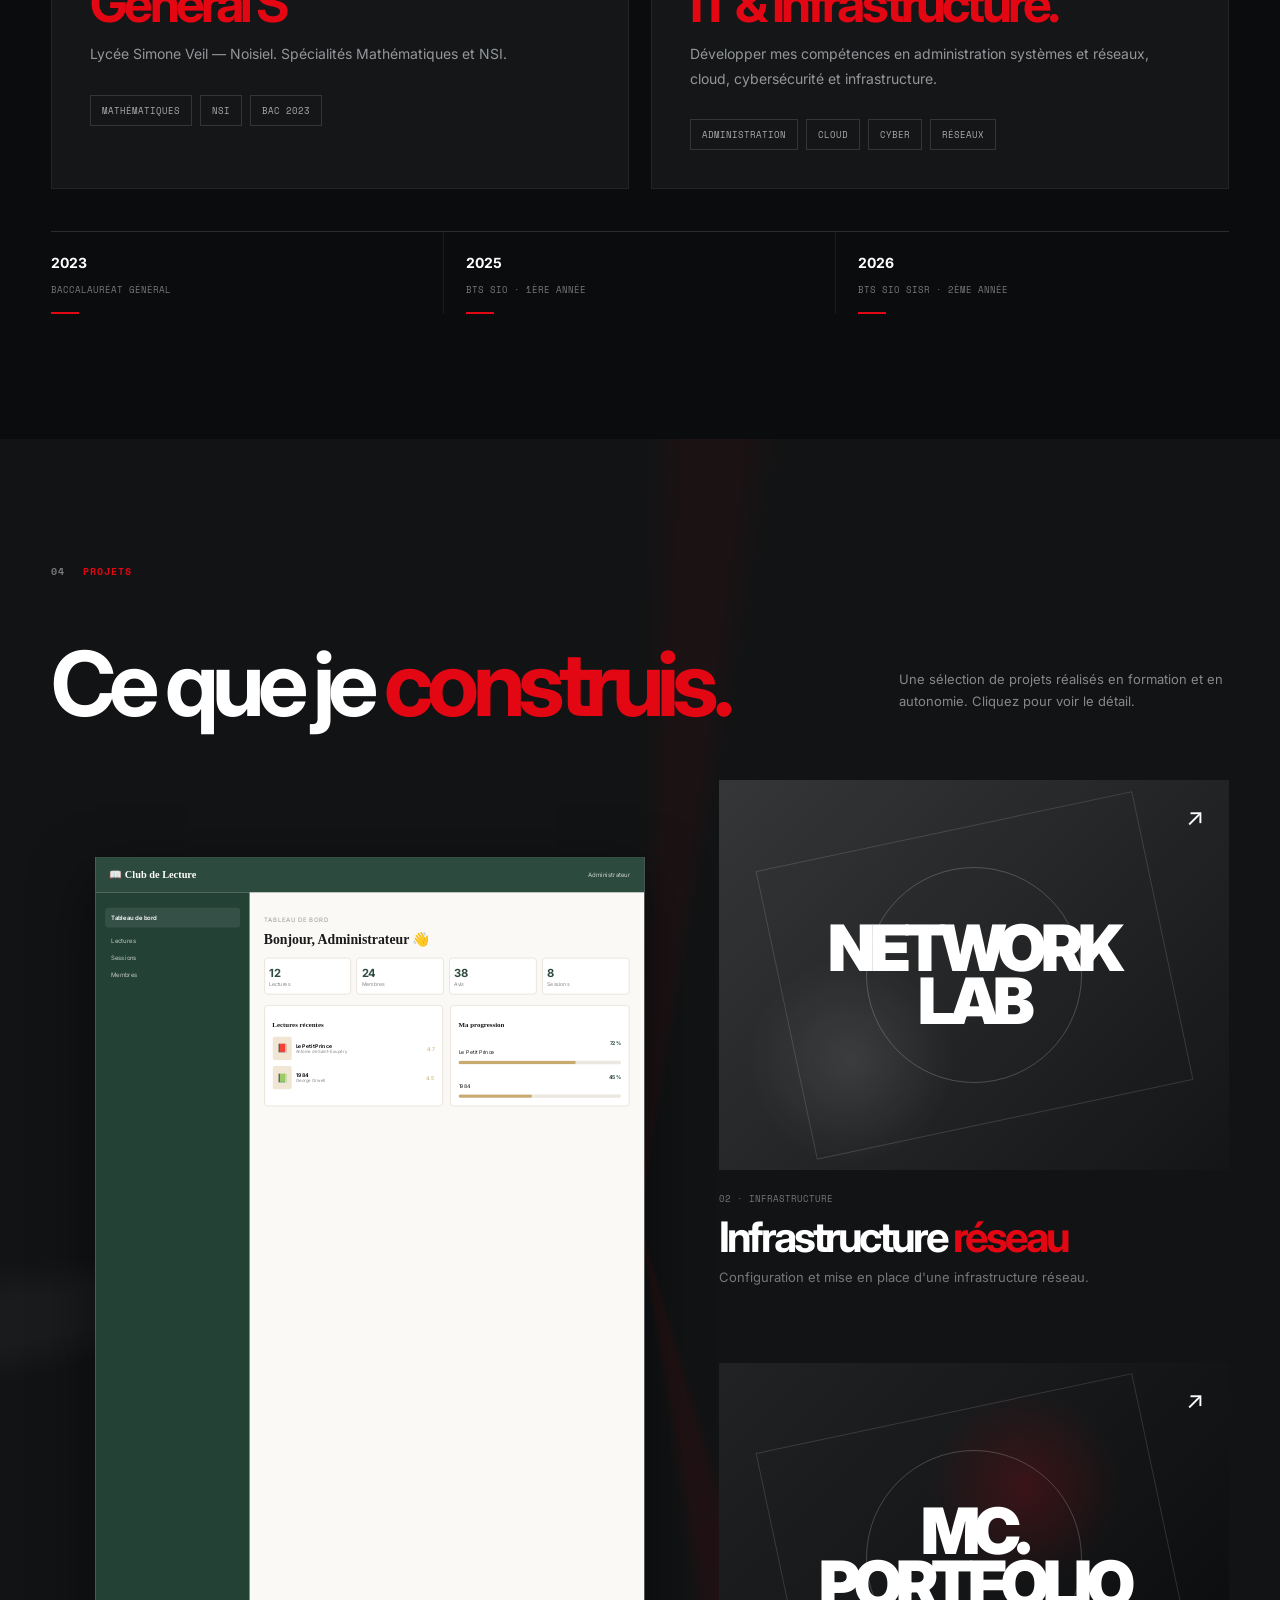
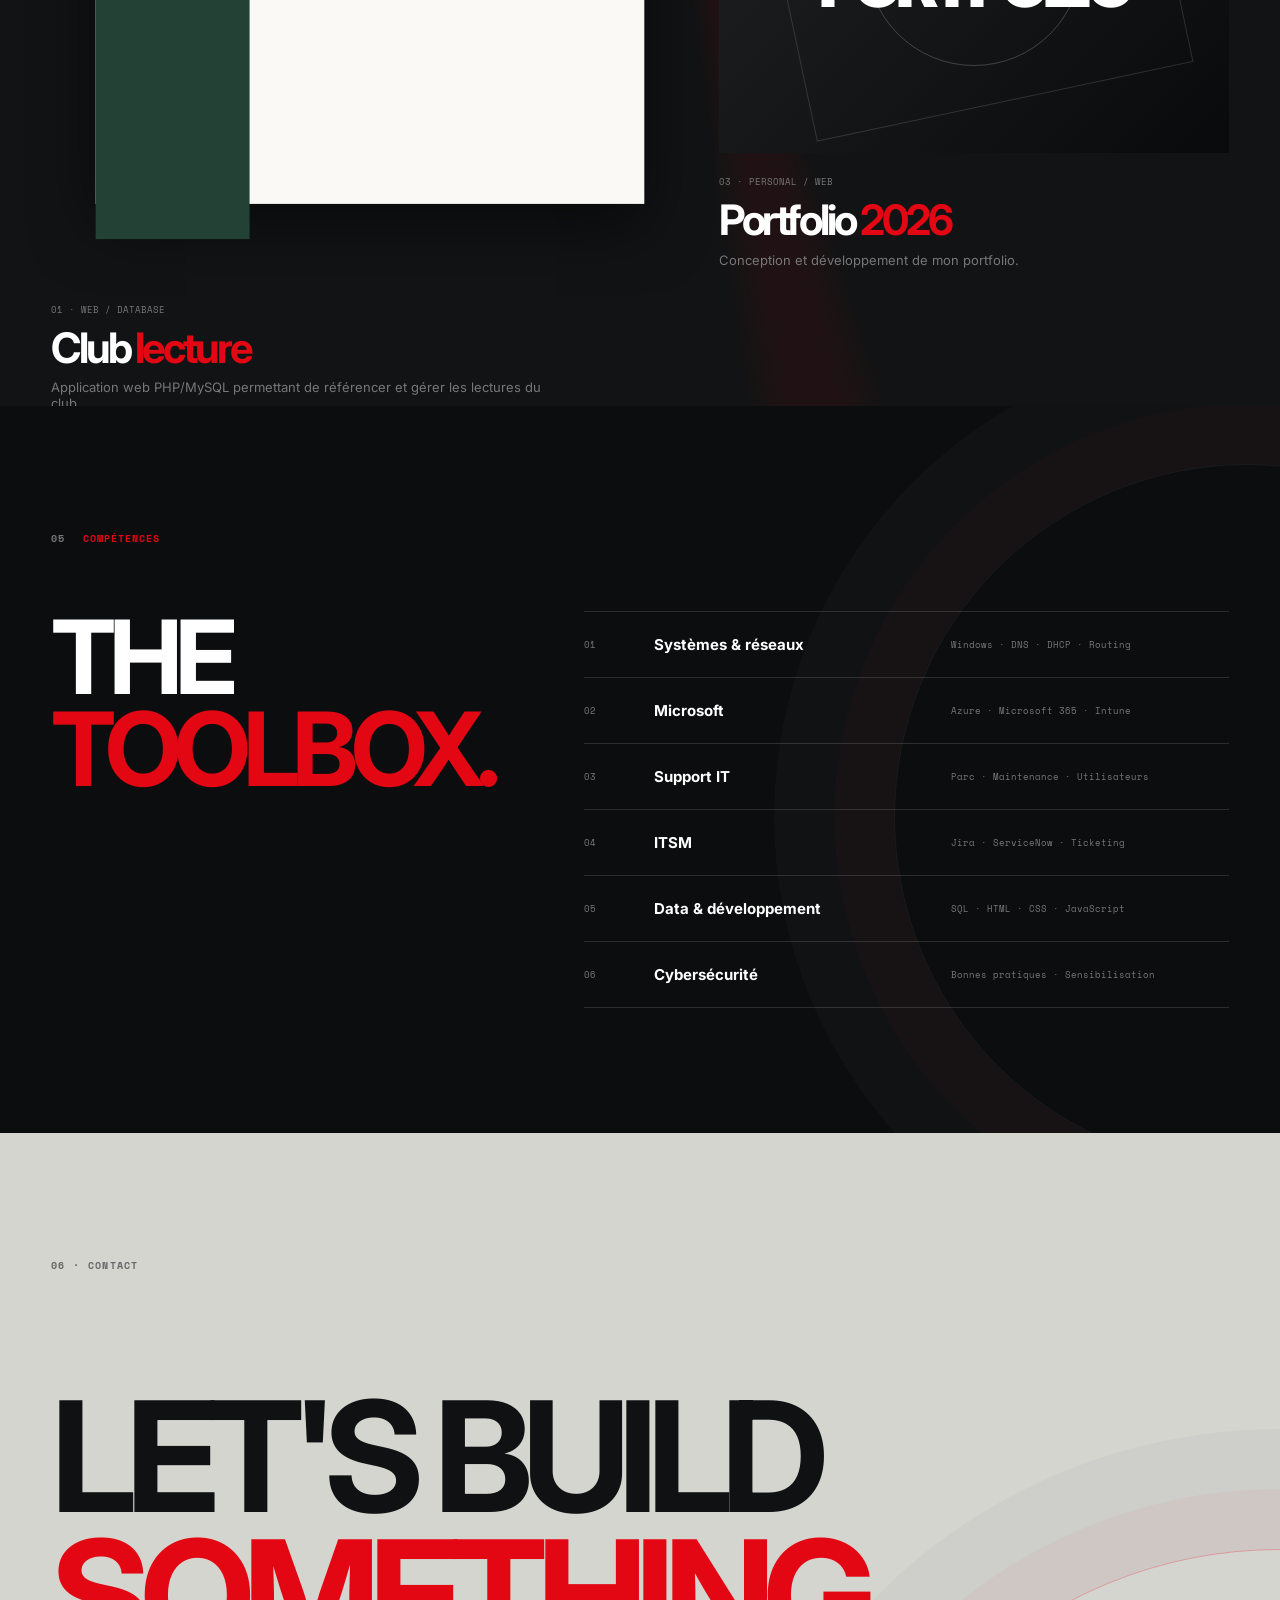
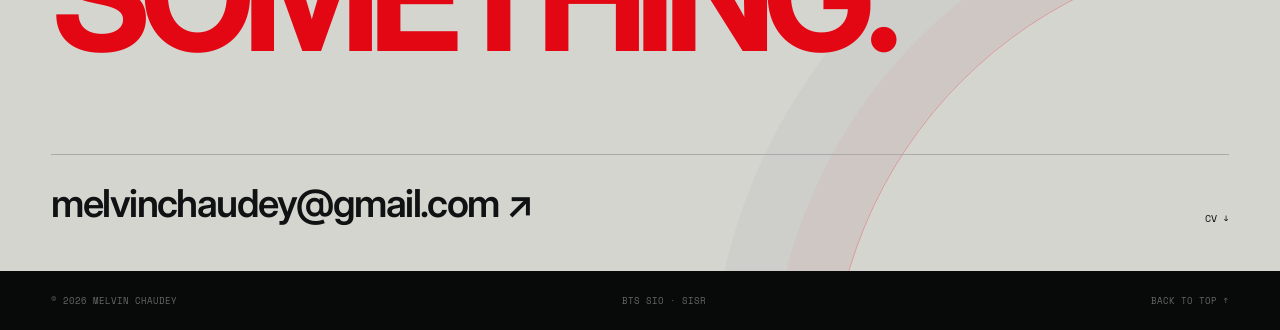
==== commit e4b41f0c: "Add formation section to portfolio" ====
--- a/index.html
+++ b/index.html
@@ -1 +1 @@
-<!doctype html><html lang="fr"><head><meta charset="UTF-8"><meta name="viewport" content="width=device-width, initial-scale=1.0"><meta name="description" content="Portfolio de Melvin Chaudey — BTS SIO SISR, systèmes, réseaux et support IT."><title>Melvin Chaudey — Portfolio SISR</title><link rel="preconnect" href="https://fonts.googleapis.com"><link rel="preconnect" href="https://fonts.gstatic.com" crossorigin><link href="https://fonts.googleapis.com/css2?family=Inter:wght@400;500;600;700;800;900&family=Space+Mono:wght@400;700&display=swap" rel="stylesheet"><link rel="stylesheet" href="style.css"><link rel="stylesheet" href="animated.css"><link rel="stylesheet" href="cursor.css"></head><body><div class="loader" id="loader"><b>MC.</b></div><header class="nav"><a class="sharp-brand" style="font:800 25px Inter,Arial,sans-serif;letter-spacing:-.09em" href="#home">MC<span style="color:var(--red)">.</span></a><nav id="nav"><a href="#home">ACCUEIL</a><a href="#about">À PROPOS</a><a href="#skills">COMPÉTENCES</a><a href="#experience">PARCOURS</a><a href="#projects">PROJETS</a><a href="#contact">CONTACT</a></nav><a class="nav-cv" href="CV_Melvin_Chaudey.docx">MON CV <span>↓</span></a><button class="menu" id="menu">☰</button></header><main><section class="hero" id="home"><div class="hero-bg"></div><div class="hero-wrap"><div class="hero-copy"><p class="eyebrow"><i></i> PORTFOLIO · BTS SIO SISR · 2026</p><h1>Melvin<br><em>Chaudey.</em></h1><p class="intro">Étudiant en <strong>BTS SIO option SISR</strong> et alternant <strong>Chargé des systèmes d'information chez Sharp DX.</strong><br>Je développe mes compétences en systèmes, réseaux, support IT et infrastructure.</p><div class="buttons"><a class="btn primary" href="#projects">Découvrir mes projets <span>→</span></a><a class="btn" href="CV_Melvin_Chaudey.docx">Télécharger mon CV <span>↓</span></a></div><div class="stats"><div><b>01</b><span>SYSTÈMES<br>& RÉSEAUX</span></div><div><b>02</b><span>SUPPORT<br>IT</span></div><div><b>03</b><span>INFRASTRUCTURE</span></div></div></div><div class="terminal"><div class="terminal-head"><span></span><span></span><span></span><small>melvin@portfolio</small></div><div class="terminal-body"><p>$ whoami</p><b>melvin_chaudey</b><p>$ formation</p><b>BTS SIO · SISR · 2ème année</b><p>$ entreprise</p><b>Sharp DX</b><p>$ stack</p><b>Windows · Azure · Jira · SQL</b><p>$ status</p><b class="status">● available_to_learn</b></div></div></div><div class="scroll">SCROLL TO EXPLORE <span>↓</span></div></section><section class="about" id="about"><div class="section-label"><span>01</span><b>À PROPOS</b></div><div class="about-grid"><div><h2>Comprendre.<br><em>Résoudre.</em><br>Progresser.</h2></div><div><p class="lead">Actuellement en 2ème année de BTS SIO, option SISR, je construis mon expertise dans les solutions d'infrastructure, systèmes et réseaux.</p><p>En alternance chez Sharp DX, je participe à la gestion du volet IT : parc informatique, support utilisateurs, tickets Jira, préparation et maintenance des postes et services Microsoft.</p></div><div class="about-visual"><span>TECHNOLOGY<br>FOR A BETTER<br><em>TOMORROW.</em></span></div></div></section><section class="experience" id="experience"><div class="section-label light"><span>02</span><b>PARCOURS</b></div><article class="exp-card"><div class="exp-art"><span>IT<br>WORK</span></div><div class="exp-content"><p class="eyebrow">09/2025 — AUJOURD'HUI · ALTERNANCE</p><h2>Chargé des<br><em>systèmes d'information.</em></h2><p>Gestion du parc et du stock, préparation des postes, maintenance, support utilisateurs, tickets Jira et administration des outils Microsoft.</p><div class="tags"><span>SUPPORT IT</span><span>MICROSOFT</span><span>JIRA</span><span>INFRASTRUCTURE</span></div></div></article></section><section class="projects" id="projects"><div class="section-label"><span>03</span><b>PROJETS</b></div><div class="project-head"><h2>Ce que je <em>construis.</em></h2><p>Une sélection de projets réalisés en formation et en autonomie. Cliquez pour voir le détail.</p></div><div class="project-grid"><article class="project-card project-club" data-project="club"><div class="club-ui"><div class="club-nav"><b>📖 Club de Lecture</b><span>Administrateur</span></div><div class="club-layout"><aside><b>Tableau de bord</b><span>Lectures</span><span>Sessions</span><span>Membres</span></aside><div class="club-content"><small>TABLEAU DE BORD</small><h4>Bonjour, Administrateur 👋</h4><div class="club-stats"><div><b>12</b><span>Lectures</span></div><div><b>24</b><span>Membres</span></div><div><b>38</b><span>Avis</span></div><div><b>8</b><span>Sessions</span></div></div><div class="club-cols"><div class="club-panel"><strong>Lectures récentes</strong><div class="club-book"><i>📕</i><span><b>Le Petit Prince</b><small>Antoine de Saint-Exupéry</small></span><em>4.7</em></div><div class="club-book"><i>📗</i><span><b>1984</b><small>George Orwell</small></span><em>4.5</em></div></div><div class="club-panel"><strong>Ma progression</strong><div class="mini-progress"><span>Le Petit Prince</span><b>72%</b><i><u style="width:72%"></u></i></div><div class="mini-progress"><span>1984</span><b>45%</b><i><u style="width:45%"></u></i></div></div></div></div></div></div><small>01 · WEB / DATABASE</small><h3>Club <em>lecture</em></h3><p>Application web PHP/MySQL permettant de référencer et gérer les lectures du club.</p></article><article class="project-card" data-project="network"><div class="project-art reading"><span>NETWORK<br>LAB</span><b>↗</b></div><small>02 · INFRASTRUCTURE</small><h3>Infrastructure <em>réseau</em></h3><p>Configuration et mise en place d'une infrastructure réseau.</p></article><article class="project-card" data-project="portfolio"><div class="project-art portfolio"><span>MC.<br>PORTFOLIO</span><b>↗</b></div><small>03 · PERSONAL / WEB</small><h3>Portfolio <em>2026</em></h3><p>Conception et développement de mon portfolio.</p></article></div></section><section class="skills" id="skills"><div class="section-label light"><span>04</span><b>COMPÉTENCES</b></div><div class="skills-grid"><h2>THE<br><em>TOOLBOX.</em></h2><div class="skill-list"><div><span>01</span><b>Systèmes & réseaux</b><small>Windows · DNS · DHCP · Routing</small></div><div><span>02</span><b>Microsoft</b><small>Azure · Microsoft 365 · Intune</small></div><div><span>03</span><b>Support IT</b><small>Parc · Maintenance · Utilisateurs</small></div><div><span>04</span><b>ITSM</b><small>Jira · ServiceNow · Ticketing</small></div><div><span>05</span><b>Data & développement</b><small>SQL · HTML · CSS · JavaScript</small></div><div><span>06</span><b>Cybersécurité</b><small>Bonnes pratiques · Sensibilisation</small></div></div></div></section><section class="contact" id="contact"><p class="eyebrow">05 · CONTACT</p><h2>LET'S BUILD<br><em>SOMETHING.</em></h2><div class="contact-row"><a href="mailto:melvinchaudey@gmail.com">melvinchaudey@gmail.com ↗</a><div><a href="CV_Melvin_Chaudey.docx">CV ↓</a></div></div></section></main><footer><span>© 2026 MELVIN CHAUDEY</span><span>BTS SIO · SISR</span><a href="#home">BACK TO TOP ↑</a></footer><div class="project-modal" id="projectModal" aria-hidden="true"><div class="project-modal-backdrop" data-close></div><div class="project-modal-box" role="dialog" aria-modal="true"><button class="project-modal-close" id="modalClose">×</button><div class="modal-kicker" id="modalKicker"></div><h2 id="modalTitle"></h2><p class="modal-summary" id="modalSummary"></p><div id="modalVisual"></div><div class="modal-grid"><div><small>TECHNOLOGIES</small><div class="modal-tags" id="modalTags"></div></div><div><small>RÉALISATION</small><p id="modalDetails"></p></div></div></div></div><script src="script.js"></script></body></html>+<!doctype html><html lang="fr"><head><meta charset="UTF-8"><meta name="viewport" content="width=device-width, initial-scale=1.0"><meta name="description" content="Portfolio de Melvin Chaudey — BTS SIO SISR, systèmes, réseaux et support IT."><title>Melvin Chaudey — Portfolio SISR</title><link rel="preconnect" href="https://fonts.googleapis.com"><link rel="preconnect" href="https://fonts.gstatic.com" crossorigin><link href="https://fonts.googleapis.com/css2?family=Inter:wght@400;500;600;700;800;900&family=Space+Mono:wght@400;700&display=swap" rel="stylesheet"><link rel="stylesheet" href="style.css"><link rel="stylesheet" href="animated.css"><link rel="stylesheet" href="formation.css"><link rel="stylesheet" href="cursor.css"></head><body><div class="loader" id="loader"><b>MC.</b></div><header class="nav"><a class="sharp-brand" style="font:800 25px Inter,Arial,sans-serif;letter-spacing:-.09em" href="#home">MC<span style="color:var(--red)">.</span></a><nav id="nav"><a href="#home">ACCUEIL</a><a href="#about">À PROPOS</a><a href="#skills">COMPÉTENCES</a><a href="#experience">PARCOURS</a><a href="#formation">FORMATION</a><a href="#projects">PROJETS</a><a href="#contact">CONTACT</a></nav><a class="nav-cv" href="CV_Melvin_Chaudey.docx">MON CV <span>↓</span></a><button class="menu" id="menu">☰</button></header><main><section class="hero" id="home"><div class="hero-bg"></div><div class="hero-wrap"><div class="hero-copy"><p class="eyebrow"><i></i> PORTFOLIO · BTS SIO SISR · 2026</p><h1>Melvin<br><em>Chaudey.</em></h1><p class="intro">Étudiant en <strong>BTS SIO option SISR</strong> et alternant <strong>Chargé des systèmes d'information chez Sharp DX.</strong><br>Je développe mes compétences en systèmes, réseaux, support IT et infrastructure.</p><div class="buttons"><a class="btn primary" href="#projects">Découvrir mes projets <span>→</span></a><a class="btn" href="CV_Melvin_Chaudey.docx">Télécharger mon CV <span>↓</span></a></div><div class="stats"><div><b>01</b><span>SYSTÈMES<br>& RÉSEAUX</span></div><div><b>02</b><span>SUPPORT<br>IT</span></div><div><b>03</b><span>INFRASTRUCTURE</span></div></div></div><div class="terminal"><div class="terminal-head"><span></span><span></span><span></span><small>melvin@portfolio</small></div><div class="terminal-body"><p>$ whoami</p><b>melvin_chaudey</b><p>$ formation</p><b>BTS SIO · SISR · 2ème année</b><p>$ entreprise</p><b>Sharp DX</b><p>$ stack</p><b>Windows · Azure · Jira · SQL</b><p>$ status</p><b class="status">● available_to_learn</b></div></div></div><div class="scroll">SCROLL TO EXPLORE <span>↓</span></div></section><section class="about" id="about"><div class="section-label"><span>01</span><b>À PROPOS</b></div><div class="about-grid"><div><h2>Comprendre.<br><em>Résoudre.</em><br>Progresser.</h2></div><div><p class="lead">Actuellement en 2ème année de BTS SIO, option SISR, je construis mon expertise dans les solutions d'infrastructure, systèmes et réseaux.</p><p>En alternance chez Sharp DX, je participe à la gestion du volet IT : parc informatique, support utilisateurs, tickets Jira, préparation et maintenance des postes et services Microsoft.</p></div><div class="about-visual"><span>TECHNOLOGY<br>FOR A BETTER<br><em>TOMORROW.</em></span></div></div></section><section class="experience" id="experience"><div class="section-label light"><span>02</span><b>PARCOURS</b></div><article class="exp-card"><div class="exp-art"><span>IT<br>WORK</span></div><div class="exp-content"><p class="eyebrow">09/2025 — AUJOURD'HUI · ALTERNANCE</p><h2>Chargé des<br><em>systèmes d'information.</em></h2><p>Gestion du parc et du stock, préparation des postes, maintenance, support utilisateurs, tickets Jira et administration des outils Microsoft.</p><div class="tags"><span>SUPPORT IT</span><span>MICROSOFT</span><span>JIRA</span><span>INFRASTRUCTURE</span></div></div></article></section><section class="formation" id="formation"><div class="section-label"><span>03</span><b>FORMATION</b></div><div class="formation-grid"><article class="formation-card accent"><span class="formation-year">09/2026 — AUJOURD'HUI</span><span class="mark">01</span><h3>BTS SIO<br><em>SISR</em></h3><p>Ynov Campus — 2ème année. Solutions d’Infrastructure, Systèmes et Réseaux.</p><div class="formation-meta"><span>SYSTÈMES</span><span>RÉSEAUX</span><span>INFRASTRUCTURE</span><span>CYBERSÉCURITÉ</span></div></article><article class="formation-card"><span class="formation-year">09/2025 — 07/2026</span><span class="mark">02</span><h3>BTS SIO<br><em>SISR</em></h3><p>Ingetis — 1ère année. Acquisition des bases en systèmes, réseaux, développement et gestion du système d’information.</p><div class="formation-meta"><span>WINDOWS</span><span>DNS / DHCP</span><span>SQL</span><span>SUPPORT IT</span></div></article><article class="formation-card"><span class="formation-year">09/2020 — 07/2023</span><span class="mark">03</span><h3>Baccalauréat<br><em>Général S</em></h3><p>Lycée Simone Veil — Noisiel. Spécialités Mathématiques et NSI.</p><div class="formation-meta"><span>MATHÉMATIQUES</span><span>NSI</span><span>BAC 2023</span></div></article><article class="formation-card"><span class="formation-year">CONTINUITÉ</span><span class="mark">04</span><h3>Objectif<br><em>IT & Infrastructure.</em></h3><p>Développer mes compétences en administration systèmes et réseaux, cloud, cybersécurité et infrastructure.</p><div class="formation-meta"><span>ADMINISTRATION</span><span>CLOUD</span><span>CYBER</span><span>RÉSEAUX</span></div></article></div><div class="formation-timeline"><div class="formation-step"><b>2023</b><span>BACCALAURÉAT GÉNÉRAL</span><i></i></div><div class="formation-step"><b>2025</b><span>BTS SIO · 1ÈRE ANNÉE</span><i></i></div><div class="formation-step"><b>2026</b><span>BTS SIO SISR · 2ÈME ANNÉE</span><i></i></div></div></section><section class="projects" id="projects"><div class="section-label"><span>04</span><b>PROJETS</b></div><div class="project-head"><h2>Ce que je <em>construis.</em></h2><p>Une sélection de projets réalisés en formation et en autonomie. Cliquez pour voir le détail.</p></div><div class="project-grid"><article class="project-card project-club" data-project="club"><div class="club-ui"><div class="club-nav"><b>📖 Club de Lecture</b><span>Administrateur</span></div><div class="club-layout"><aside><b>Tableau de bord</b><span>Lectures</span><span>Sessions</span><span>Membres</span></aside><div class="club-content"><small>TABLEAU DE BORD</small><h4>Bonjour, Administrateur 👋</h4><div class="club-stats"><div><b>12</b><span>Lectures</span></div><div><b>24</b><span>Membres</span></div><div><b>38</b><span>Avis</span></div><div><b>8</b><span>Sessions</span></div></div><div class="club-cols"><div class="club-panel"><strong>Lectures récentes</strong><div class="club-book"><i>📕</i><span><b>Le Petit Prince</b><small>Antoine de Saint-Exupéry</small></span><em>4.7</em></div><div class="club-book"><i>📗</i><span><b>1984</b><small>George Orwell</small></span><em>4.5</em></div></div><div class="club-panel"><strong>Ma progression</strong><div class="mini-progress"><span>Le Petit Prince</span><b>72%</b><i><u style="width:72%"></u></i></div><div class="mini-progress"><span>1984</span><b>45%</b><i><u style="width:45%"></u></i></div></div></div></div></div></div><small>01 · WEB / DATABASE</small><h3>Club <em>lecture</em></h3><p>Application web PHP/MySQL permettant de référencer et gérer les lectures du club.</p></article><article class="project-card" data-project="network"><div class="project-art reading"><span>NETWORK<br>LAB</span><b>↗</b></div><small>02 · INFRASTRUCTURE</small><h3>Infrastructure <em>réseau</em></h3><p>Configuration et mise en place d'une infrastructure réseau.</p></article><article class="project-card" data-project="portfolio"><div class="project-art portfolio"><span>MC.<br>PORTFOLIO</span><b>↗</b></div><small>03 · PERSONAL / WEB</small><h3>Portfolio <em>2026</em></h3><p>Conception et développement de mon portfolio.</p></article></div></section><section class="skills" id="skills"><div class="section-label light"><span>05</span><b>COMPÉTENCES</b></div><div class="skills-grid"><h2>THE<br><em>TOOLBOX.</em></h2><div class="skill-list"><div><span>01</span><b>Systèmes & réseaux</b><small>Windows · DNS · DHCP · Routing</small></div><div><span>02</span><b>Microsoft</b><small>Azure · Microsoft 365 · Intune</small></div><div><span>03</span><b>Support IT</b><small>Parc · Maintenance · Utilisateurs</small></div><div><span>04</span><b>ITSM</b><small>Jira · ServiceNow · Ticketing</small></div><div><span>05</span><b>Data & développement</b><small>SQL · HTML · CSS · JavaScript</small></div><div><span>06</span><b>Cybersécurité</b><small>Bonnes pratiques · Sensibilisation</small></div></div></div></section><section class="contact" id="contact"><p class="eyebrow">06 · CONTACT</p><h2>LET'S BUILD<br><em>SOMETHING.</em></h2><div class="contact-row"><a href="mailto:melvinchaudey@gmail.com">melvinchaudey@gmail.com ↗</a><div><a href="CV_Melvin_Chaudey.docx">CV ↓</a></div></div></section></main><footer><span>© 2026 MELVIN CHAUDEY</span><span>BTS SIO · SISR</span><a href="#home">BACK TO TOP ↑</a></footer><div class="project-modal" id="projectModal" aria-hidden="true"><div class="project-modal-backdrop" data-close></div><div class="project-modal-box" role="dialog" aria-modal="true"><button class="project-modal-close" id="modalClose">×</button><div class="modal-kicker" id="modalKicker"></div><h2 id="modalTitle"></h2><p class="modal-summary" id="modalSummary"></p><div id="modalVisual"></div><div class="modal-grid"><div><small>TECHNOLOGIES</small><div class="modal-tags" id="modalTags"></div></div><div><small>RÉALISATION</small><p id="modalDetails"></p></div></div></div></div><script src="script.js"></script></body></html>
--- a/animated.css
+++ b/animated.css
@@ -1,14 +1,7 @@
 /* Animated visual layer — no external photos */
 :root{--mc-red:#e30613}
-*{cursor:none}
-body,body *{cursor:none}
-.mc-cursor-dot{position:fixed;z-index:10000;width:7px;height:7px;border-radius:50%;background:var(--mc-red);box-shadow:0 0 18px rgba(227,6,19,.8);pointer-events:none;transform:translate(-50%,-50%);transition:width .2s,height .2s,box-shadow .2s}
-.mc-cursor-ring{position:fixed;z-index:9999;width:38px;height:38px;border:1px solid rgba(255,255,255,.75);border-radius:50%;pointer-events:none;transform:translate(-50%,-50%);mix-blend-mode:difference;transition:width .28s,height .28s,border-color .28s,background .28s,transform .18s}
-.mc-cursor-ring:after{content:"";position:absolute;inset:9px;border:1px solid rgba(227,6,19,.7);border-radius:50%;animation:mcCursorPulse 2s ease-in-out infinite}
-.mc-cursor-dot.is-hover{width:10px;height:10px;box-shadow:0 0 24px rgba(227,6,19,1)}
-.mc-cursor-ring.is-hover{width:62px;height:62px;border-color:rgba(227,6,19,.9);background:rgba(227,6,19,.06)}
-.mc-cursor-ring.is-hover:after{inset:16px}
-.mc-cursor-ring.is-down{width:28px;height:28px}
-.hero{isolation:isolate;background:#080909}.hero-bg{inset:-8%;background:radial-gradient(circle at 18% 60%,rgba(227,6,19,.16),transparent 24%),radial-gradient(circle at 82% 25%,rgba(120,130,140,.22),transparent 20%),radial-gradient(circle at 70% 85%,rgba(227,6,19,.08),transparent 28%),linear-gradient(135deg,#070808 0%,#161819 48%,#070808 100%);transform:scale(1.08);animation:mcAtmosphere 14s ease-in-out infinite alternate}.hero-bg:before{content:"";position:absolute;inset:0;background-image:linear-gradient(rgba(255,255,255,.035) 1px,transparent 1px),linear-gradient(90deg,rgba(255,255,255,.035) 1px,transparent 1px);background-size:72px 72px;mask-image:linear-gradient(90deg,transparent,#000 15%,#000 85%,transparent);animation:mcGrid 18s linear infinite}.hero-bg:after{content:"";position:absolute;width:72vw;height:72vw;right:-24vw;top:-16vw;border:1px solid rgba(255,255,255,.1);border-radius:50%;box-shadow:0 0 0 80px rgba(255,255,255,.025),0 0 0 160px rgba(255,255,255,.012);animation:mcRing 9s ease-in-out infinite}.hero-wrap{position:relative;z-index:2}.terminal{animation:mcFloat 7s ease-in-out infinite}.eyebrow i{box-shadow:0 0 15px rgba(227,6,19,.8);animation:mcBlink 2s ease-in-out infinite}.btn.primary{box-shadow:0 0 35px rgba(227,6,19,.14)}.about-visual{background:radial-gradient(circle at 72% 24%,rgba(227,6,19,.2),transparent 28%),radial-gradient(circle at 20% 80%,rgba(255,255,255,.07),transparent 25%),linear-gradient(135deg,#1a1d1f,#080909);background-size:140% 140%;animation:mcGradient 11s ease-in-out infinite alternate}.about-visual:before{content:"";position:absolute;inset:-35%;background:repeating-radial-gradient(circle at 72% 26%,transparent 0 62px,rgba(255,255,255,.045) 63px 64px);animation:mcOrbit 25s linear infinite}.about-visual:after{z-index:1}.exp-art{background:radial-gradient(circle at 28% 32%,rgba(227,6,19,.24),transparent 25%),radial-gradient(circle at 72% 80%,rgba(255,255,255,.06),transparent 22%),linear-gradient(135deg,#2a2d2f,#090a0b);background-size:140% 140%;animation:mcGradient 10s ease-in-out infinite alternate}.exp-art:before{animation:mcRing 8s ease-in-out infinite}.exp-art:after{animation:mcScan 5s linear infinite}.projects{background:#111314;position:relative;overflow:hidden}.projects:before{content:"";position:absolute;inset:-30%;background:conic-gradient(from 90deg at 50% 50%,transparent 0 20%,rgba(227,6,19,.07) 21% 22%,transparent 23% 46%,rgba(255,255,255,.035) 47% 48%,transparent 49% 75%,rgba(227,6,19,.05) 76% 77%,transparent 78%);animation:mcSpin 25s linear infinite}.project-grid{position:relative;z-index:2}.project-art{background:radial-gradient(circle at 72% 22%,rgba(227,6,19,.2),transparent 24%),linear-gradient(135deg,#202427,#080909);background-size:160% 160%;animation:mcGradient 12s ease-in-out infinite alternate}.network{background:radial-gradient(circle at 72% 22%,rgba(227,6,19,.28),transparent 26%),linear-gradient(135deg,#202427,#080909)}.reading{background:radial-gradient(circle at 26% 72%,rgba(255,255,255,.1),transparent 22%),linear-gradient(135deg,#343638,#141516)}.portfolio{background:radial-gradient(circle at 60% 32%,rgba(227,6,19,.18),transparent 24%),linear-gradient(135deg,#202224,#090a0b)}.project-art:before{animation:mcOrbit 15s linear infinite}.project-art:after{animation:mcRing 7s ease-in-out infinite}.skills{position:relative;overflow:hidden}.skills:before{content:"";position:absolute;width:55vw;height:55vw;right:-25vw;top:8%;border:1px solid rgba(255,255,255,.06);border-radius:50%;box-shadow:0 0 0 60px rgba(227,6,19,.025),0 0 0 120px rgba(255,255,255,.018);animation:mcRing 13s ease-in-out infinite}.skills>*{position:relative;z-index:2}.skill-list div:hover{box-shadow:inset 2px 0 0 var(--mc-red)}.contact{position:relative;overflow:hidden}.contact:before{content:"";position:absolute;width:70vw;height:70vw;right:-35vw;bottom:-45vw;border-radius:50%;border:1px solid rgba(227,6,19,.28);box-shadow:0 0 0 60px rgba(227,6,19,.035),0 0 0 120px rgba(0,0,0,.03);animation:mcRing 14s ease-in-out infinite}.contact>*{position:relative;z-index:2}
-@keyframes mcAtmosphere{0%{filter:brightness(.88) saturate(.9);transform:scale(1.08) translate3d(-1%,0,0)}50%{filter:brightness(1) saturate(1.05);transform:scale(1.1) translate3d(1%,1%,0)}100%{filter:brightness(1.08) saturate(1.15);transform:scale(1.08) translate3d(0,-1%,0)}}@keyframes mcGrid{to{background-position:72px 72px}}@keyframes mcRing{0%,100%{transform:scale(.96);opacity:.55}50%{transform:scale(1.06);opacity:1}}@keyframes mcFloat{0%,100%{transform:translateY(0)}50%{transform:translateY(-9px)}}@keyframes mcBlink{0%,100%{opacity:.55}50%{opacity:1}}@keyframes mcGradient{0%{background-position:20% 50%}100%{background-position:90% 50%}}@keyframes mcOrbit{to{transform:rotate(360deg)}}@keyframes mcScan{0%{transform:translateX(-55%) rotate(-28deg)}100%{transform:translateX(55%) rotate(-28deg)}}@keyframes mcSpin{to{transform:rotate(360deg)}}@keyframes mcCursorPulse{0%,100%{transform:scale(.8);opacity:.35}50%{transform:scale(1.15);opacity:1}}
-@media(pointer:coarse){*{cursor:auto!important}.mc-cursor-dot,.mc-cursor-ring{display:none!important}}@media(prefers-reduced-motion:reduce){.hero-bg,.hero-bg:before,.hero-bg:after,.terminal,.eyebrow i,.about-visual,.about-visual:before,.exp-art,.exp-art:before,.exp-art:after,.projects:before,.project-art,.project-art:before,.project-art:after,.skills:before,.contact:before,.mc-cursor-ring:after{animation:none!important}}+*{cursor:none}body,body *{cursor:none}.mc-cursor-dot{position:fixed;z-index:10000;width:7px;height:7px;border-radius:50%;background:var(--mc-red);box-shadow:0 0 18px rgba(227,6,19,.8);pointer-events:none;transform:translate(-50%,-50%);transition:width .2s,height .2s,box-shadow .2s}.mc-cursor-ring{position:fixed;z-index:9999;width:38px;height:38px;border:1px solid rgba(255,255,255,.75);border-radius:50%;pointer-events:none;transform:translate(-50%,-50%);mix-blend-mode:difference;transition:width .28s,height .28s,border-color .28s,background .28s,transform .18s}.mc-cursor-ring:after{content:"";position:absolute;inset:9px;border:1px solid rgba(227,6,19,.7);border-radius:50%;animation:mcCursorPulse 2s ease-in-out infinite}.mc-cursor-dot.is-hover{width:10px;height:10px;box-shadow:0 0 24px rgba(227,6,19,1)}.mc-cursor-ring.is-hover{width:62px;height:62px;border-color:rgba(227,6,19,.9);background:rgba(227,6,19,.06)}.mc-cursor-ring.is-hover:after{inset:16px}.mc-cursor-ring.is-down{width:28px;height:28px}.hero{isolation:isolate;background:#080909}.hero-bg{inset:-8%;background:radial-gradient(circle at 18% 60%,rgba(227,6,19,.16),transparent 24%),radial-gradient(circle at 82% 25%,rgba(120,130,140,.22),transparent 20%),radial-gradient(circle at 70% 85%,rgba(227,6,19,.08),transparent 28%),linear-gradient(135deg,#070808 0%,#161819 48%,#070808 100%);transform:scale(1.08);animation:mcAtmosphere 14s ease-in-out infinite alternate}.hero-bg:before{content:"";position:absolute;inset:0;background-image:linear-gradient(rgba(255,255,255,.035) 1px,transparent 1px),linear-gradient(90deg,rgba(255,255,255,.035) 1px,transparent 1px);background-size:72px 72px;mask-image:linear-gradient(90deg,transparent,#000 15%,#000 85%,transparent);animation:mcGrid 18s linear infinite}.hero-bg:after{content:"";position:absolute;width:72vw;height:72vw;right:-24vw;top:-16vw;border:1px solid rgba(255,255,255,.1);border-radius:50%;box-shadow:0 0 0 80px rgba(255,255,255,.025),0 0 0 160px rgba(255,255,255,.012);animation:mcRing 9s ease-in-out infinite}.hero-wrap{position:relative;z-index:2}.terminal{animation:mcFloat 7s ease-in-out infinite}.eyebrow i{box-shadow:0 0 15px rgba(227,6,19,.8);animation:mcBlink 2s ease-in-out infinite}.btn.primary{box-shadow:0 0 35px rgba(227,6,19,.14)}.about-visual{background:radial-gradient(circle at 72% 24%,rgba(227,6,19,.2),transparent 28%),radial-gradient(circle at 20% 80%,rgba(255,255,255,.07),transparent 25%),linear-gradient(135deg,#1a1d1f,#080909);background-size:140% 140%;animation:mcGradient 11s ease-in-out infinite alternate}.about-visual:before{content:"";position:absolute;inset:-35%;background:repeating-radial-gradient(circle at 72% 26%,transparent 0 62px,rgba(255,255,255,.045) 63px 64px);animation:mcOrbit 25s linear infinite}.about-visual:after{z-index:1}.exp-art{background:radial-gradient(circle at 28% 32%,rgba(227,6,19,.24),transparent 25%),radial-gradient(circle at 72% 80%,rgba(255,255,255,.06),transparent 22%),linear-gradient(135deg,#2a2d2f,#090a0b);background-size:140% 140%;animation:mcGradient 10s ease-in-out infinite alternate}.exp-art:before{animation:mcRing 8s ease-in-out infinite}.exp-art:after{animation:mcScan 5s linear infinite}.projects{background:#111314;position:relative;overflow:hidden}.projects:before{content:"";position:absolute;inset:-30%;background:conic-gradient(from 90deg at 50% 50%,transparent 0 20%,rgba(227,6,19,.07) 21% 22%,transparent 23% 46%,rgba(255,255,255,.035) 47% 48%,transparent 49% 75%,rgba(227,6,19,.05) 76% 77%,transparent 78%);animation:mcSpin 25s linear infinite}.project-grid{position:relative;z-index:2}.project-art{background:radial-gradient(circle at 72% 22%,rgba(227,6,19,.2),transparent 24%),linear-gradient(135deg,#202427,#080909);background-size:160% 160%;animation:mcGradient 12s ease-in-out infinite alternate}.network{background:radial-gradient(circle at 72% 22%,rgba(227,6,19,.28),transparent 26%),linear-gradient(135deg,#202427,#080909)}.reading{background:radial-gradient(circle at 26% 72%,rgba(255,255,255,.1),transparent 22%),linear-gradient(135deg,#343638,#141516)}.portfolio{background:radial-gradient(circle at 60% 32%,rgba(227,6,19,.18),transparent 24%),linear-gradient(135deg,#202224,#090a0b)}.project-art:before{animation:mcOrbit 15s linear infinite}.project-art:after{animation:mcRing 7s ease-in-out infinite}.skills{position:relative;overflow:hidden}.skills:before{content:"";position:absolute;width:55vw;height:55vw;right:-25vw;top:8%;border:1px solid rgba(255,255,255,.06);border-radius:50%;box-shadow:0 0 0 60px rgba(227,6,19,.025),0 0 0 120px rgba(255,255,255,.018);animation:mcRing 13s ease-in-out infinite}.skills>*{position:relative;z-index:2}.skill-list div:hover{box-shadow:inset 2px 0 0 var(--mc-red)}.contact{position:relative;overflow:hidden}.contact:before{content:"";position:absolute;width:70vw;height:70vw;right:-35vw;bottom:-45vw;border-radius:50%;border:1px solid rgba(227,6,19,.28);box-shadow:0 0 0 60px rgba(227,6,19,.035),0 0 0 120px rgba(0,0,0,.03);animation:mcRing 14s ease-in-out infinite}.contact>*{position:relative;z-index:2}
+/* Ferrari-inspired mega menu */
+.mc-mega{position:fixed;left:0;right:0;top:82px;z-index:95;background:rgba(10,10,11,.97);backdrop-filter:blur(24px);border-top:1px solid rgba(255,255,255,.08);border-bottom:1px solid rgba(255,255,255,.1);opacity:0;visibility:hidden;transform:translateY(-18px);transition:opacity .3s ease,transform .35s cubic-bezier(.2,.75,.25,1),visibility .3s}.mc-mega.open{opacity:1;visibility:visible;transform:translateY(0)}.mc-mega-inner{width:min(1400px,92vw);margin:auto;padding:38px 0 44px;display:grid;grid-template-columns:1.15fr 1.85fr;gap:70px}.mc-mega-intro{border-right:1px solid rgba(255,255,255,.1);padding-right:50px}.mc-mega-kicker{font:700 9px "Space Mono",monospace;letter-spacing:.18em;color:#e30613;margin-bottom:22px}.mc-mega-intro h3{font-size:clamp(35px,4vw,62px);line-height:.95;color:#fff;margin-bottom:18px}.mc-mega-intro h3 em{font-style:normal;color:#e30613}.mc-mega-intro p{max-width:390px;color:#818386;font-size:13px;line-height:1.8}.mc-mega-grid{display:grid;grid-template-columns:repeat(3,1fr);gap:14px}.mc-mega-card{padding:21px;border:1px solid rgba(255,255,255,.08);background:linear-gradient(135deg,rgba(255,255,255,.035),rgba(255,255,255,.012));min-height:145px;transition:.28s ease}.mc-mega-card:hover{transform:translateY(-5px);border-color:rgba(227,6,19,.65);background:rgba(227,6,19,.055)}.mc-mega-card .num{font:700 9px "Space Mono",monospace;color:#e30613}.mc-mega-card strong{display:block;color:#fff;font-size:18px;margin:18px 0 8px}.mc-mega-card span{display:block;color:#777;font:9px/1.5 "Space Mono",monospace;text-transform:uppercase}.mc-menu-trigger{position:relative}.mc-menu-trigger:after{content:"";display:inline-block;width:6px;height:6px;margin:0 0 2px 7px;border-right:1px solid currentColor;border-bottom:1px solid currentColor;transform:rotate(45deg);transition:.25s}.mc-menu-trigger.active:after{transform:rotate(225deg);margin-bottom:-1px}.mc-mega-arrow{color:#e30613;position:absolute;right:21px;bottom:17px;font-size:16px}
+@media(max-width:900px){.mc-mega{top:72px}.mc-mega-inner{grid-template-columns:1fr;gap:25px;padding:25px 0 30px}.mc-mega-intro{border-right:0;border-bottom:1px solid rgba(255,255,255,.1);padding:0 0 22px}.mc-mega-grid{grid-template-columns:1fr 1fr}.mc-mega-card{min-height:120px}.mc-menu-trigger:after{display:none}}
+@keyframes mcAtmosphere{0%{filter:brightness(.88) saturate(.9);transform:scale(1.08) translate3d(-1%,0,0)}50%{filter:brightness(1) saturate(1.05);transform:scale(1.1) translate3d(1%,1%,0)}100%{filter:brightness(1.08) saturate(1.15);transform:scale(1.08) translate3d(0,-1%,0)}}@keyframes mcGrid{to{background-position:72px 72px}}@keyframes mcRing{0%,100%{transform:scale(.96);opacity:.55}50%{transform:scale(1.06);opacity:1}}@keyframes mcFloat{0%,100%{transform:translateY(0)}50%{transform:translateY(-9px)}}@keyframes mcBlink{0%,100%{opacity:.55}50%{opacity:1}}@keyframes mcGradient{0%{background-position:20% 50%}100%{background-position:90% 50%}}@keyframes mcOrbit{to{transform:rotate(360deg)}}@keyframes mcScan{0%{transform:translateX(-55%) rotate(-28deg)}100%{transform:translateX(55%) rotate(-28deg)}}@keyframes mcSpin{to{transform:rotate(360deg)}}@keyframes mcCursorPulse{0%,100%{transform:scale(.8);opacity:.35}50%{transform:scale(1.15);opacity:1}}@media(pointer:coarse){*{cursor:auto!important}.mc-cursor-dot,.mc-cursor-ring{display:none!important}}@media(prefers-reduced-motion:reduce){.hero-bg,.hero-bg:before,.hero-bg:after,.terminal,.eyebrow i,.about-visual,.about-visual:before,.exp-art,.exp-art:before,.exp-art:after,.projects:before,.project-art,.project-art:before,.project-art:after,.skills:before,.contact:before,.mc-cursor-ring:after,.mc-mega{animation:none!important}}
--- a/formation.css
+++ b/formation.css
@@ -0,0 +1 @@
+.formation{padding:125px 4vw;background:#0b0c0d;position:relative;overflow:hidden}.formation:before{content:"FORMATION";position:absolute;right:-2vw;top:55px;font:900 clamp(90px,13vw,210px)/.8 Inter,Arial,sans-serif;letter-spacing:-.09em;color:#ffffff04;pointer-events:none}.formation .section-label{max-width:var(--max);margin-left:auto;margin-right:auto}.formation-grid{max-width:var(--max);margin:auto;display:grid;grid-template-columns:repeat(2,minmax(0,1fr));gap:22px}.formation-card{position:relative;min-height:330px;padding:38px;background:#141617;border:1px solid #fff1;overflow:hidden;transition:.35s ease}.formation-card:before{content:"";position:absolute;right:-80px;bottom:-90px;width:220px;height:220px;border:1px solid #fff12;border-radius:50%;box-shadow:0 0 0 35px #fff04,0 0 0 70px #fff02}.formation-card:hover{transform:translateY(-6px);border-color:#e3061355}.formation-year{font:700 10px "Space Mono",monospace;color:var(--red);letter-spacing:.12em}.formation-card h3{font-size:clamp(34px,4vw,58px);margin:22px 0 16px;max-width:620px}.formation-card p{max-width:620px;color:#94979a;line-height:1.75;font-size:14px;margin:0}.formation-meta{display:flex;gap:8px;flex-wrap:wrap;margin-top:28px}.formation-meta span{border:1px solid #fff2;padding:8px 11px;color:#aaa;font:9px "Space Mono",monospace}.formation-card .mark{position:absolute;top:34px;right:34px;color:#555;font:700 11px "Space Mono",monospace}.formation-card.accent{background:#17191b}.formation-card.accent h3 em{color:var(--red);font-style:normal}.formation-timeline{max-width:var(--max);margin:42px auto 0;border-top:1px solid #fff2;display:grid;grid-template-columns:repeat(3,1fr)}.formation-step{padding:22px 18px 0 0;border-right:1px solid #fff1}.formation-step:not(:first-child){padding-left:22px}.formation-step:last-child{border-right:0}.formation-step b{display:block;font-size:14px;margin-bottom:6px}.formation-step span{font:9px "Space Mono",monospace;color:#777}.formation-step i{display:block;margin-top:15px;width:28px;height:2px;background:var(--red)}@media(max-width:900px){.formation-grid{grid-template-columns:1fr}.formation-timeline{grid-template-columns:1fr;gap:20px}.formation-step{border-right:0;border-bottom:1px solid #fff1;padding:18px 0!important}.formation-step:last-child{border-bottom:0}}
--- a/cursor.css
+++ b/cursor.css
@@ -1,33 +1,14 @@
-/* MC custom cursor — visible, premium and compatible */
-@media (pointer:fine) and (prefers-reduced-motion:no-preference){
+/* MC custom cursor */
+@media (pointer:fine){
   html,body,*{cursor:none!important}
-  .mc-cursor-dot,.mc-cursor-ring{
-    position:fixed;
-    left:0;top:0;
-    pointer-events:none;
-    z-index:10000;
-    display:block;
-    opacity:1;
-    transform:translate3d(-100px,-100px,0);
-  }
-  .mc-cursor-dot{
-    width:8px;height:8px;
-    margin:-4px 0 0 -4px;
-    border-radius:50%;
-    background:#e30613;
-    box-shadow:0 0 14px rgba(227,6,19,.9),0 0 30px rgba(227,6,19,.35);
-    transition:width .2s ease,height .2s ease,margin .2s ease,background .2s ease;
-  }
-  .mc-cursor-ring{
-    width:38px;height:38px;
-    margin:0;
-    border:1px solid rgba(227,6,19,.75);
-    border-radius:50%;
-    background:rgba(227,6,19,.035);
-    box-shadow:0 0 20px rgba(227,6,19,.12),inset 0 0 16px rgba(227,6,19,.04);
-    transition:width .25s ease,height .25s ease,margin .25s ease,border-color .25s ease,background .25s ease,box-shadow .25s ease;
-  }
+  .mc-cursor-dot,.mc-cursor-ring{position:fixed;left:0;top:0;pointer-events:none;z-index:10000;display:block;opacity:1}
+  .mc-cursor-dot{width:9px;height:9px;margin:-4.5px 0 0 -4.5px;border-radius:50%;background:#e30613;box-shadow:0 0 12px rgba(227,6,19,.95),0 0 28px rgba(227,6,19,.45);transition:width .2s ease,height .2s ease,margin .2s ease}
+  .mc-cursor-ring{width:42px;height:42px;margin:-21px 0 0 -21px;border:1px solid rgba(227,6,19,.8);border-radius:50%;background:rgba(227,6,19,.035);box-shadow:0 0 22px rgba(227,6,19,.16);transition:width .25s ease,height .25s ease,margin .25s ease,background .25s ease,border-color .25s ease}
   .mc-cursor-dot.is-hover{width:5px;height:5px;margin:-2.5px 0 0 -2.5px}
-  .mc-cursor-ring.is-hover{width:58px;height:58px;margin:-10px 0 0 -10px;border-color:#e30613;background:rgba(227,6,19,.08);box-shadow:0 0 32px rgba(227,6,19,.28)}
-  .mc-cursor-ring.is-down{width:31px;height:31px;margin:3.5px 0 0 3.5px;background:rgba(227,6,19,.18)}
+  .mc-cursor-ring.is-hover{width:64px;height:64px;margin:-32px 0 0 -32px;border-color:#e30613;background:rgba(227,6,19,.1);box-shadow:0 0 36px rgba(227,6,19,.3)}
+  .mc-cursor-ring.is-down{width:30px;height:30px;margin:-15px 0 0 -15px;background:rgba(227,6,19,.2)}
 }
+@media (pointer:coarse){.mc-cursor-dot,.mc-cursor-ring{display:none!important}}
+/* Disable the experimental mega-menu overlay that caused the project-section overlap */
+#mcMega{display:none!important;visibility:hidden!important;opacity:0!important;pointer-events:none!important}
+.mc-menu-trigger:after{display:none!important}
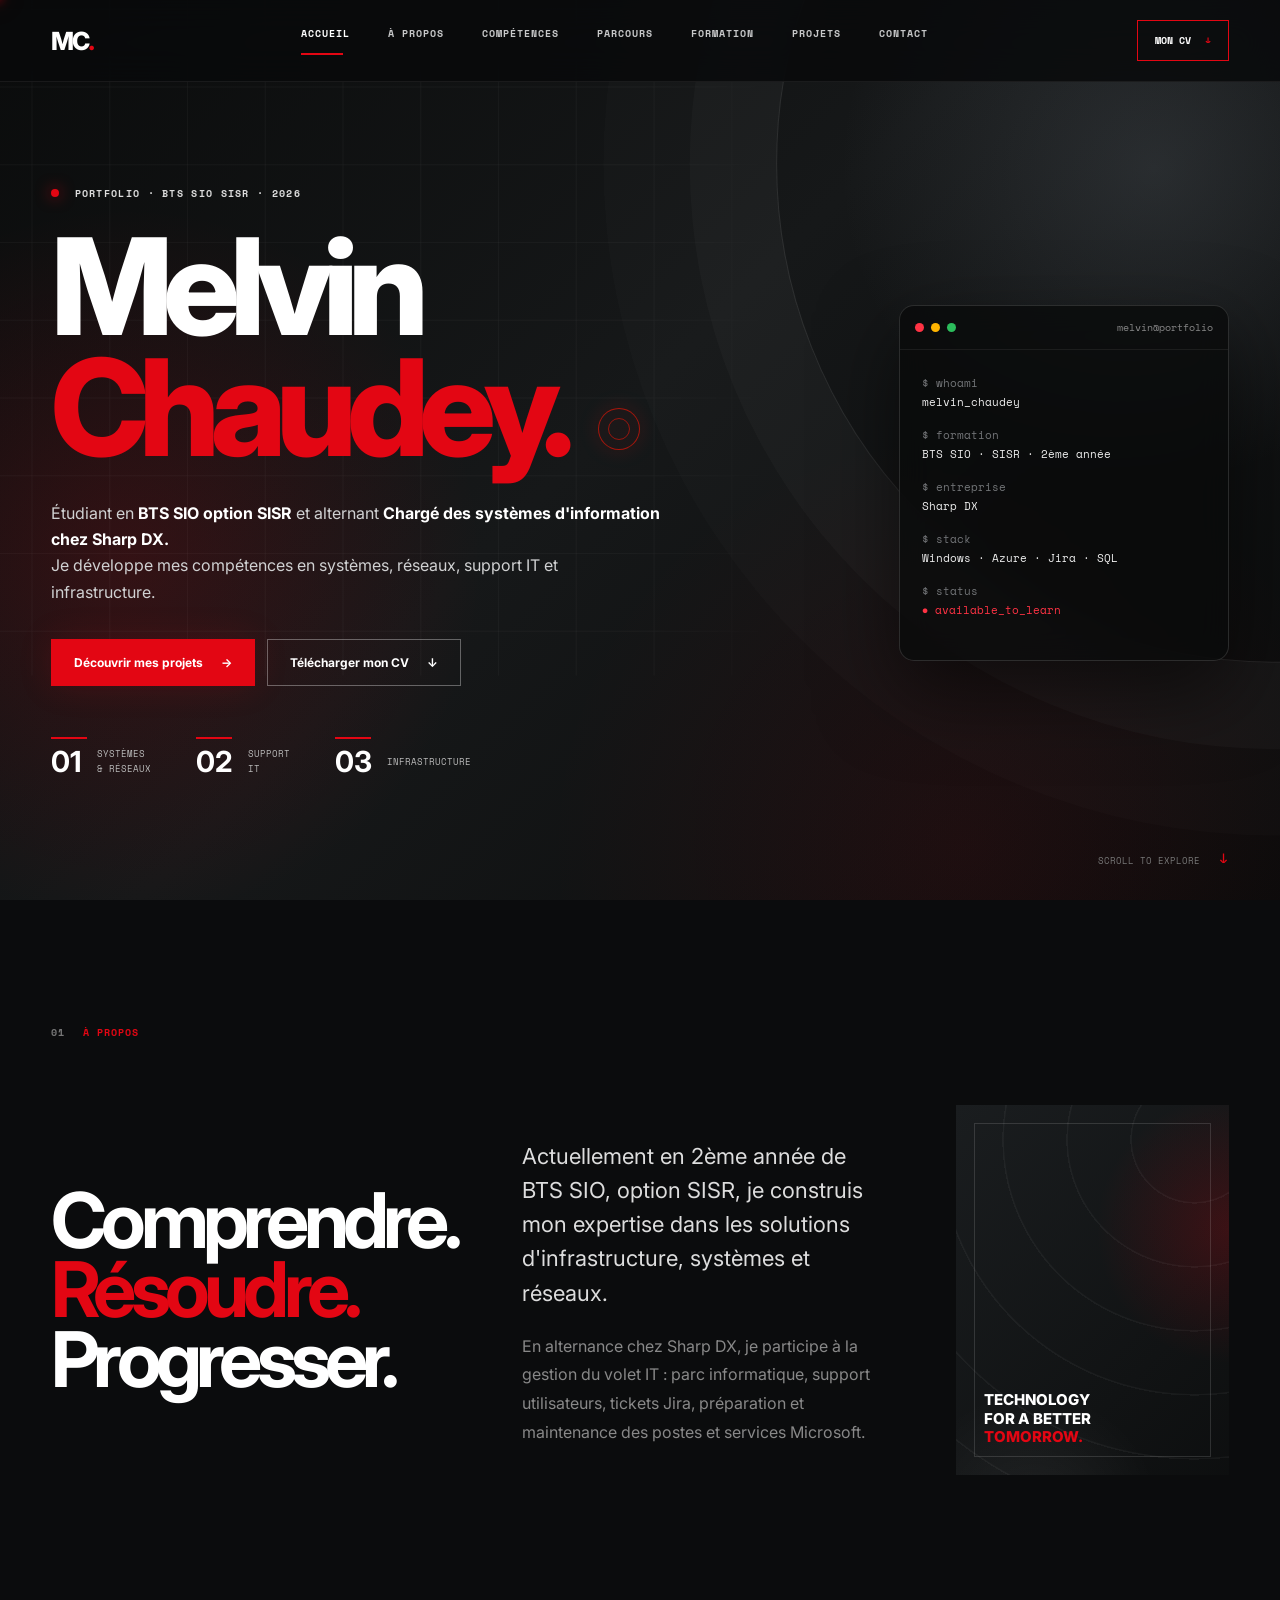
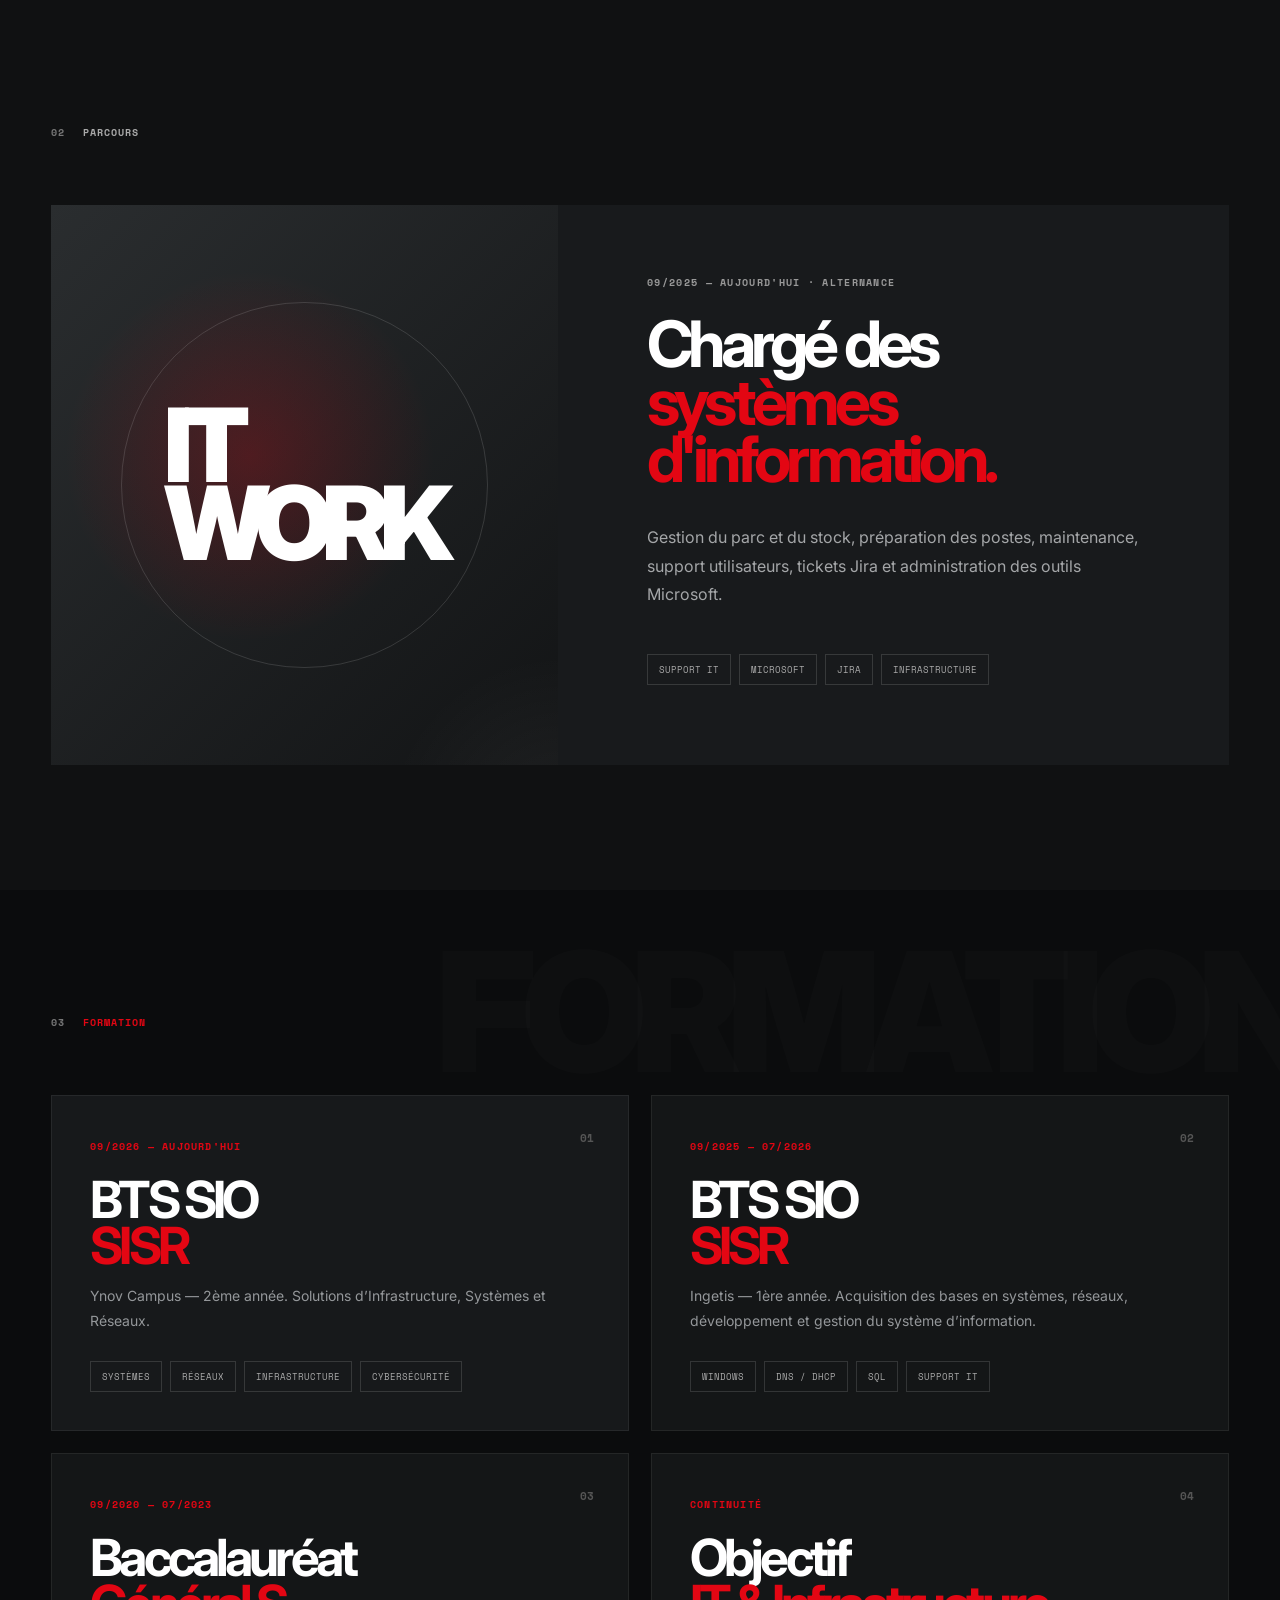
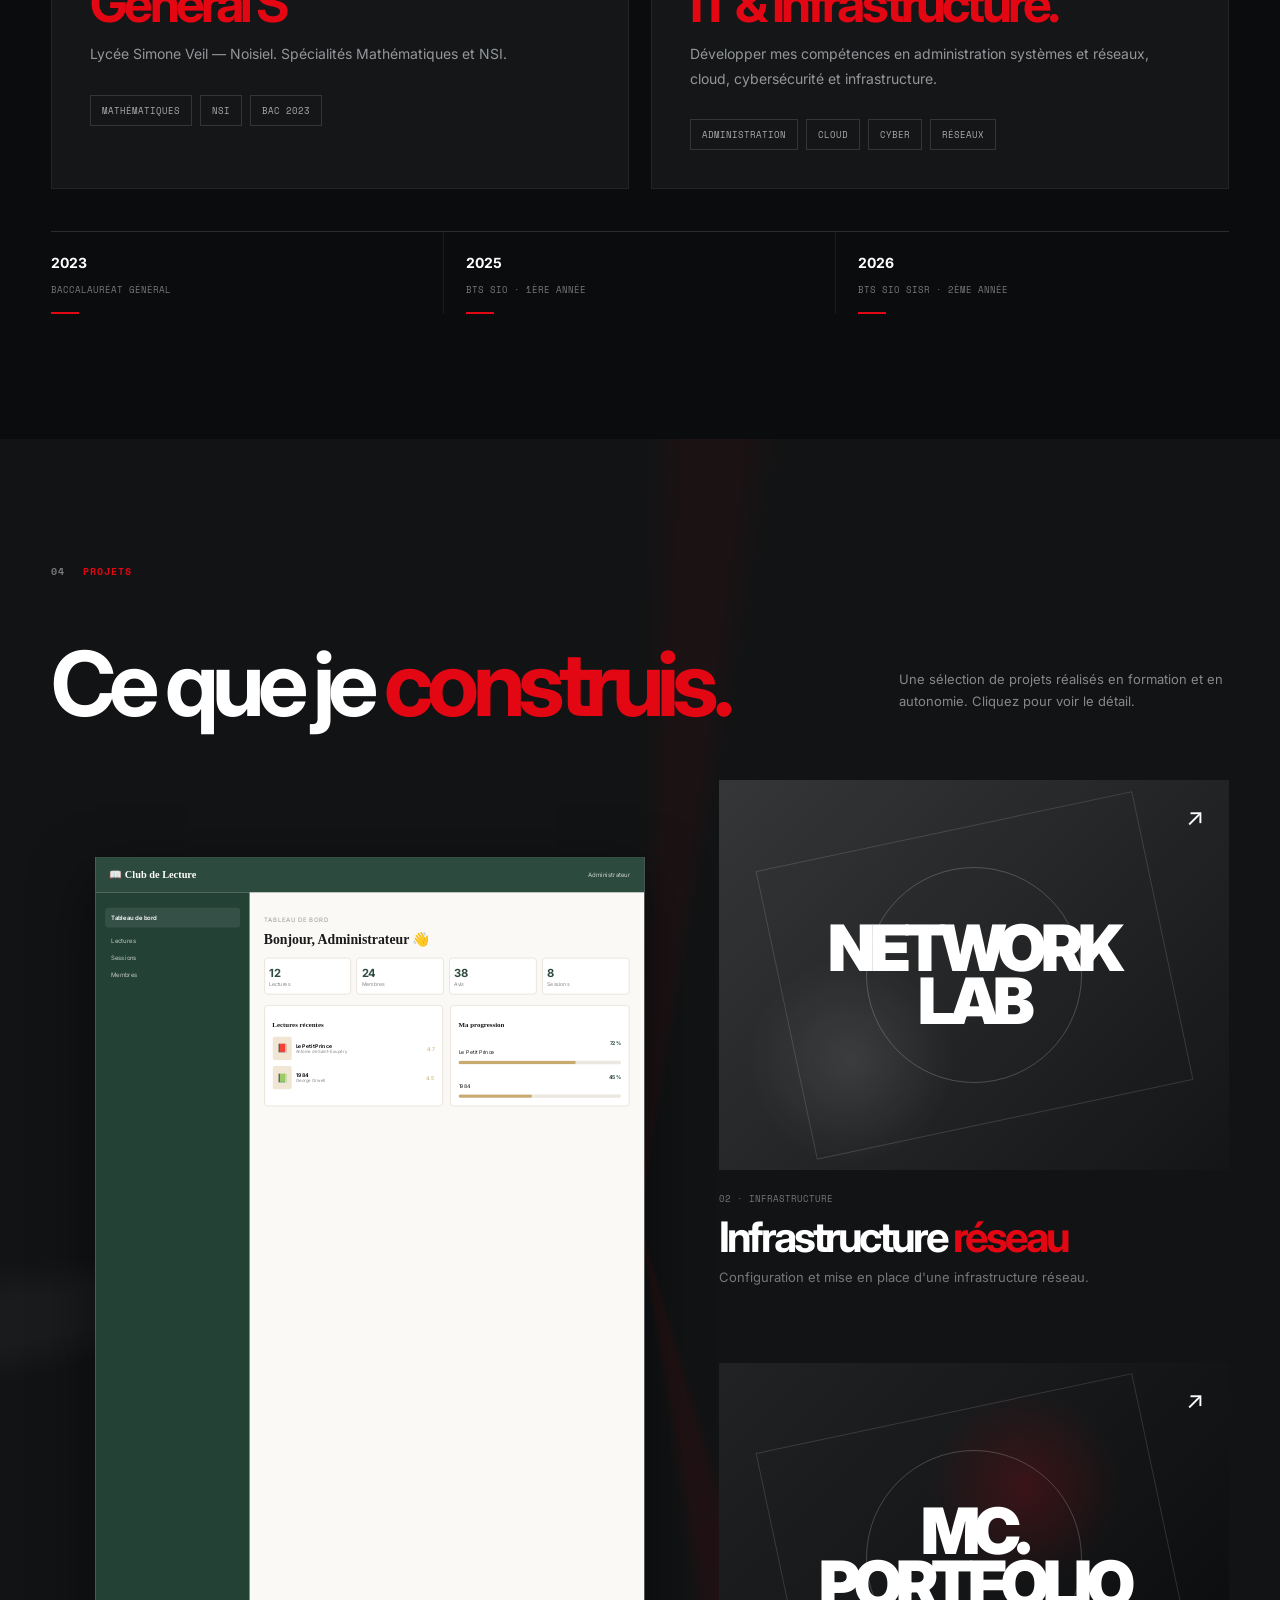
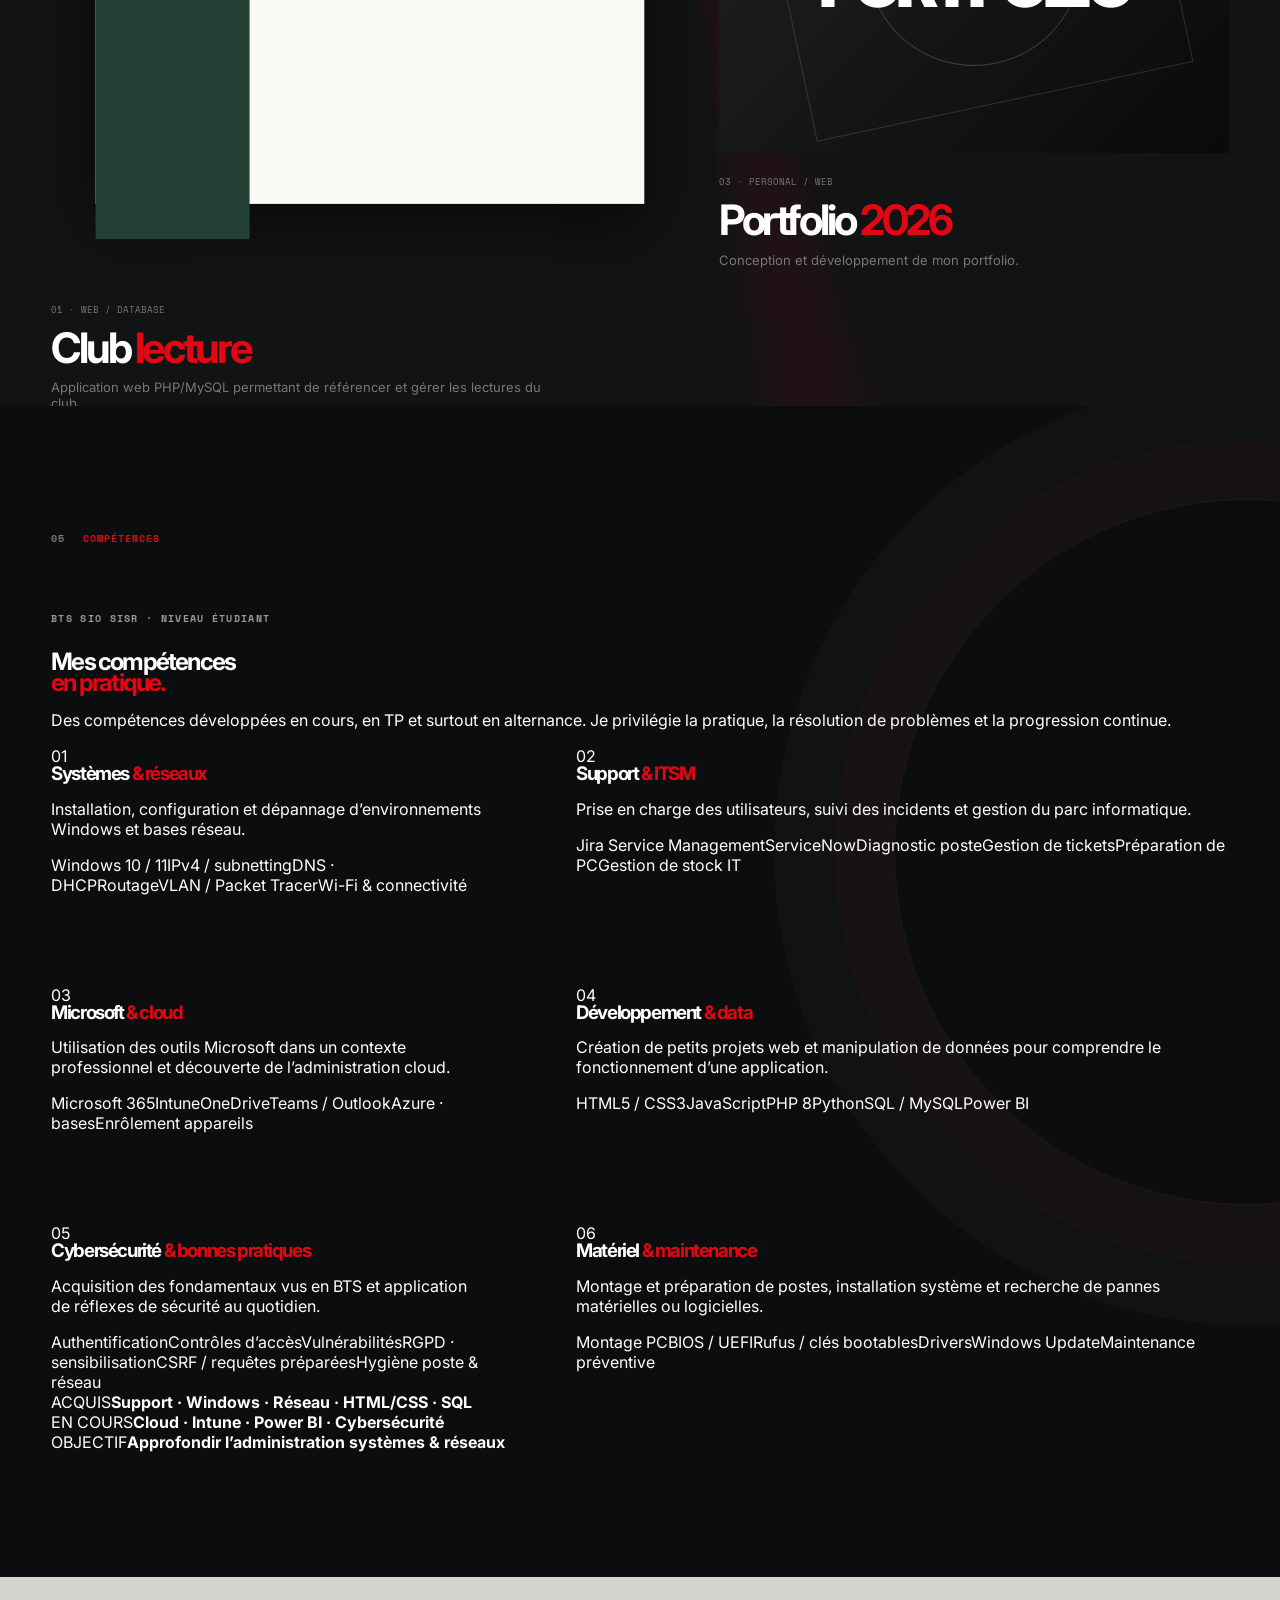
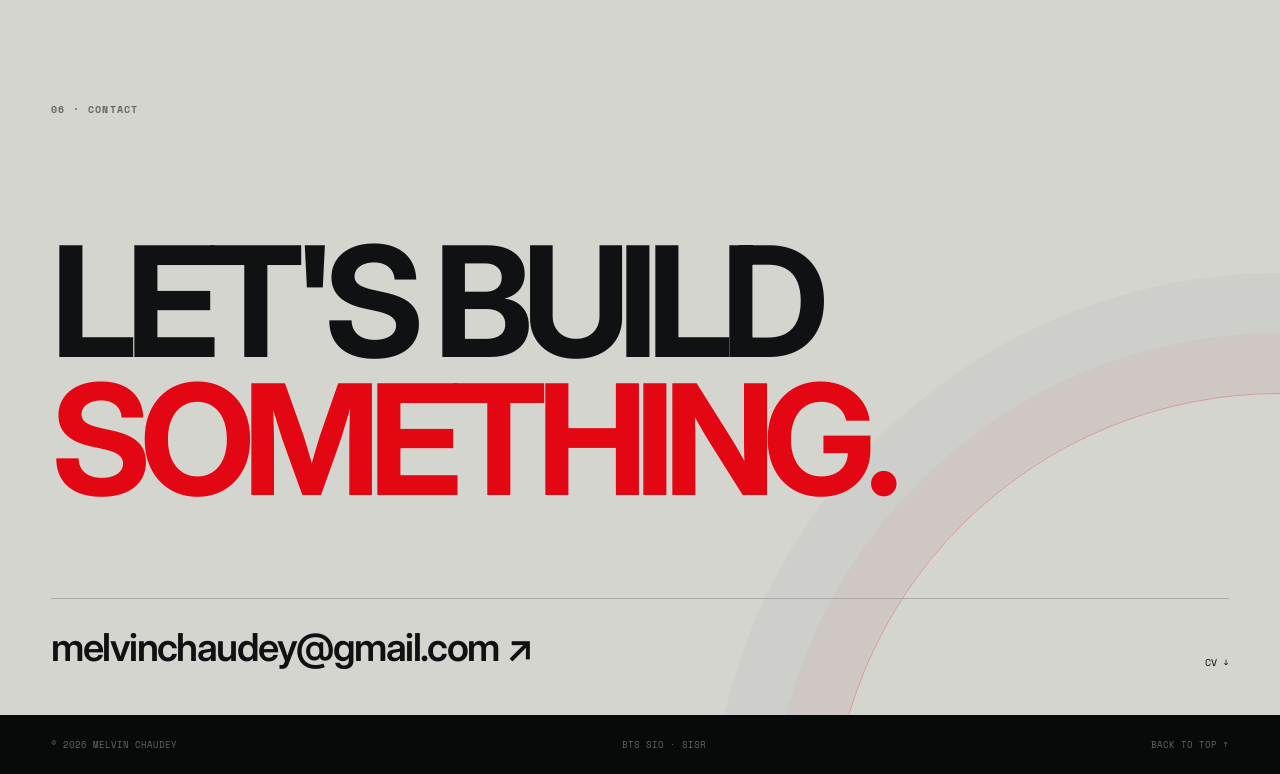
==== commit 165d64e7: "Enrichir la section compétences niveau BTS SIO" ====
--- a/index.html
+++ b/index.html
@@ -1 +1,12 @@
-<!doctype html><html lang="fr"><head><meta charset="UTF-8"><meta name="viewport" content="width=device-width, initial-scale=1.0"><meta name="description" content="Portfolio de Melvin Chaudey — BTS SIO SISR, systèmes, réseaux et support IT."><title>Melvin Chaudey — Portfolio SISR</title><link rel="preconnect" href="https://fonts.googleapis.com"><link rel="preconnect" href="https://fonts.gstatic.com" crossorigin><link href="https://fonts.googleapis.com/css2?family=Inter:wght@400;500;600;700;800;900&family=Space+Mono:wght@400;700&display=swap" rel="stylesheet"><link rel="stylesheet" href="style.css"><link rel="stylesheet" href="animated.css"><link rel="stylesheet" href="formation.css"><link rel="stylesheet" href="cursor.css"></head><body><div class="loader" id="loader"><b>MC.</b></div><header class="nav"><a class="sharp-brand" style="font:800 25px Inter,Arial,sans-serif;letter-spacing:-.09em" href="#home">MC<span style="color:var(--red)">.</span></a><nav id="nav"><a href="#home">ACCUEIL</a><a href="#about">À PROPOS</a><a href="#skills">COMPÉTENCES</a><a href="#experience">PARCOURS</a><a href="#formation">FORMATION</a><a href="#projects">PROJETS</a><a href="#contact">CONTACT</a></nav><a class="nav-cv" href="CV_Melvin_Chaudey.docx">MON CV <span>↓</span></a><button class="menu" id="menu">☰</button></header><main><section class="hero" id="home"><div class="hero-bg"></div><div class="hero-wrap"><div class="hero-copy"><p class="eyebrow"><i></i> PORTFOLIO · BTS SIO SISR · 2026</p><h1>Melvin<br><em>Chaudey.</em></h1><p class="intro">Étudiant en <strong>BTS SIO option SISR</strong> et alternant <strong>Chargé des systèmes d'information chez Sharp DX.</strong><br>Je développe mes compétences en systèmes, réseaux, support IT et infrastructure.</p><div class="buttons"><a class="btn primary" href="#projects">Découvrir mes projets <span>→</span></a><a class="btn" href="CV_Melvin_Chaudey.docx">Télécharger mon CV <span>↓</span></a></div><div class="stats"><div><b>01</b><span>SYSTÈMES<br>& RÉSEAUX</span></div><div><b>02</b><span>SUPPORT<br>IT</span></div><div><b>03</b><span>INFRASTRUCTURE</span></div></div></div><div class="terminal"><div class="terminal-head"><span></span><span></span><span></span><small>melvin@portfolio</small></div><div class="terminal-body"><p>$ whoami</p><b>melvin_chaudey</b><p>$ formation</p><b>BTS SIO · SISR · 2ème année</b><p>$ entreprise</p><b>Sharp DX</b><p>$ stack</p><b>Windows · Azure · Jira · SQL</b><p>$ status</p><b class="status">● available_to_learn</b></div></div></div><div class="scroll">SCROLL TO EXPLORE <span>↓</span></div></section><section class="about" id="about"><div class="section-label"><span>01</span><b>À PROPOS</b></div><div class="about-grid"><div><h2>Comprendre.<br><em>Résoudre.</em><br>Progresser.</h2></div><div><p class="lead">Actuellement en 2ème année de BTS SIO, option SISR, je construis mon expertise dans les solutions d'infrastructure, systèmes et réseaux.</p><p>En alternance chez Sharp DX, je participe à la gestion du volet IT : parc informatique, support utilisateurs, tickets Jira, préparation et maintenance des postes et services Microsoft.</p></div><div class="about-visual"><span>TECHNOLOGY<br>FOR A BETTER<br><em>TOMORROW.</em></span></div></div></section><section class="experience" id="experience"><div class="section-label light"><span>02</span><b>PARCOURS</b></div><article class="exp-card"><div class="exp-art"><span>IT<br>WORK</span></div><div class="exp-content"><p class="eyebrow">09/2025 — AUJOURD'HUI · ALTERNANCE</p><h2>Chargé des<br><em>systèmes d'information.</em></h2><p>Gestion du parc et du stock, préparation des postes, maintenance, support utilisateurs, tickets Jira et administration des outils Microsoft.</p><div class="tags"><span>SUPPORT IT</span><span>MICROSOFT</span><span>JIRA</span><span>INFRASTRUCTURE</span></div></div></article></section><section class="formation" id="formation"><div class="section-label"><span>03</span><b>FORMATION</b></div><div class="formation-grid"><article class="formation-card accent"><span class="formation-year">09/2026 — AUJOURD'HUI</span><span class="mark">01</span><h3>BTS SIO<br><em>SISR</em></h3><p>Ynov Campus — 2ème année. Solutions d’Infrastructure, Systèmes et Réseaux.</p><div class="formation-meta"><span>SYSTÈMES</span><span>RÉSEAUX</span><span>INFRASTRUCTURE</span><span>CYBERSÉCURITÉ</span></div></article><article class="formation-card"><span class="formation-year">09/2025 — 07/2026</span><span class="mark">02</span><h3>BTS SIO<br><em>SISR</em></h3><p>Ingetis — 1ère année. Acquisition des bases en systèmes, réseaux, développement et gestion du système d’information.</p><div class="formation-meta"><span>WINDOWS</span><span>DNS / DHCP</span><span>SQL</span><span>SUPPORT IT</span></div></article><article class="formation-card"><span class="formation-year">09/2020 — 07/2023</span><span class="mark">03</span><h3>Baccalauréat<br><em>Général S</em></h3><p>Lycée Simone Veil — Noisiel. Spécialités Mathématiques et NSI.</p><div class="formation-meta"><span>MATHÉMATIQUES</span><span>NSI</span><span>BAC 2023</span></div></article><article class="formation-card"><span class="formation-year">CONTINUITÉ</span><span class="mark">04</span><h3>Objectif<br><em>IT & Infrastructure.</em></h3><p>Développer mes compétences en administration systèmes et réseaux, cloud, cybersécurité et infrastructure.</p><div class="formation-meta"><span>ADMINISTRATION</span><span>CLOUD</span><span>CYBER</span><span>RÉSEAUX</span></div></article></div><div class="formation-timeline"><div class="formation-step"><b>2023</b><span>BACCALAURÉAT GÉNÉRAL</span><i></i></div><div class="formation-step"><b>2025</b><span>BTS SIO · 1ÈRE ANNÉE</span><i></i></div><div class="formation-step"><b>2026</b><span>BTS SIO SISR · 2ÈME ANNÉE</span><i></i></div></div></section><section class="projects" id="projects"><div class="section-label"><span>04</span><b>PROJETS</b></div><div class="project-head"><h2>Ce que je <em>construis.</em></h2><p>Une sélection de projets réalisés en formation et en autonomie. Cliquez pour voir le détail.</p></div><div class="project-grid"><article class="project-card project-club" data-project="club"><div class="club-ui"><div class="club-nav"><b>📖 Club de Lecture</b><span>Administrateur</span></div><div class="club-layout"><aside><b>Tableau de bord</b><span>Lectures</span><span>Sessions</span><span>Membres</span></aside><div class="club-content"><small>TABLEAU DE BORD</small><h4>Bonjour, Administrateur 👋</h4><div class="club-stats"><div><b>12</b><span>Lectures</span></div><div><b>24</b><span>Membres</span></div><div><b>38</b><span>Avis</span></div><div><b>8</b><span>Sessions</span></div></div><div class="club-cols"><div class="club-panel"><strong>Lectures récentes</strong><div class="club-book"><i>📕</i><span><b>Le Petit Prince</b><small>Antoine de Saint-Exupéry</small></span><em>4.7</em></div><div class="club-book"><i>📗</i><span><b>1984</b><small>George Orwell</small></span><em>4.5</em></div></div><div class="club-panel"><strong>Ma progression</strong><div class="mini-progress"><span>Le Petit Prince</span><b>72%</b><i><u style="width:72%"></u></i></div><div class="mini-progress"><span>1984</span><b>45%</b><i><u style="width:45%"></u></i></div></div></div></div></div></div><small>01 · WEB / DATABASE</small><h3>Club <em>lecture</em></h3><p>Application web PHP/MySQL permettant de référencer et gérer les lectures du club.</p></article><article class="project-card" data-project="network"><div class="project-art reading"><span>NETWORK<br>LAB</span><b>↗</b></div><small>02 · INFRASTRUCTURE</small><h3>Infrastructure <em>réseau</em></h3><p>Configuration et mise en place d'une infrastructure réseau.</p></article><article class="project-card" data-project="portfolio"><div class="project-art portfolio"><span>MC.<br>PORTFOLIO</span><b>↗</b></div><small>03 · PERSONAL / WEB</small><h3>Portfolio <em>2026</em></h3><p>Conception et développement de mon portfolio.</p></article></div></section><section class="skills" id="skills"><div class="section-label light"><span>05</span><b>COMPÉTENCES</b></div><div class="skills-grid"><h2>THE<br><em>TOOLBOX.</em></h2><div class="skill-list"><div><span>01</span><b>Systèmes & réseaux</b><small>Windows · DNS · DHCP · Routing</small></div><div><span>02</span><b>Microsoft</b><small>Azure · Microsoft 365 · Intune</small></div><div><span>03</span><b>Support IT</b><small>Parc · Maintenance · Utilisateurs</small></div><div><span>04</span><b>ITSM</b><small>Jira · ServiceNow · Ticketing</small></div><div><span>05</span><b>Data & développement</b><small>SQL · HTML · CSS · JavaScript</small></div><div><span>06</span><b>Cybersécurité</b><small>Bonnes pratiques · Sensibilisation</small></div></div></div></section><section class="contact" id="contact"><p class="eyebrow">06 · CONTACT</p><h2>LET'S BUILD<br><em>SOMETHING.</em></h2><div class="contact-row"><a href="mailto:melvinchaudey@gmail.com">melvinchaudey@gmail.com ↗</a><div><a href="CV_Melvin_Chaudey.docx">CV ↓</a></div></div></section></main><footer><span>© 2026 MELVIN CHAUDEY</span><span>BTS SIO · SISR</span><a href="#home">BACK TO TOP ↑</a></footer><div class="project-modal" id="projectModal" aria-hidden="true"><div class="project-modal-backdrop" data-close></div><div class="project-modal-box" role="dialog" aria-modal="true"><button class="project-modal-close" id="modalClose">×</button><div class="modal-kicker" id="modalKicker"></div><h2 id="modalTitle"></h2><p class="modal-summary" id="modalSummary"></p><div id="modalVisual"></div><div class="modal-grid"><div><small>TECHNOLOGIES</small><div class="modal-tags" id="modalTags"></div></div><div><small>RÉALISATION</small><p id="modalDetails"></p></div></div></div></div><script src="script.js"></script></body></html>+<!doctype html><html lang="fr"><head><meta charset="UTF-8"><meta name="viewport" content="width=device-width, initial-scale=1.0"><meta name="description" content="Portfolio de Melvin Chaudey — BTS SIO SISR, systèmes, réseaux et support IT."><title>Melvin Chaudey — Portfolio SISR</title><link rel="preconnect" href="https://fonts.googleapis.com"><link rel="preconnect" href="https://fonts.gstatic.com" crossorigin><link href="https://fonts.googleapis.com/css2?family=Inter:wght@400;500;600;700;800;900&family=Space+Mono:wght@400;700&display=swap" rel="stylesheet"><link rel="stylesheet" href="style.css"><link rel="stylesheet" href="animated.css"><link rel="stylesheet" href="formation.css"><link rel="stylesheet" href="cursor.css"></head><body><div class="loader" id="loader"><b>MC.</b></div><header class="nav"><a class="sharp-brand" style="font:800 25px Inter,Arial,sans-serif;letter-spacing:-.09em" href="#home">MC<span style="color:var(--red)">.</span></a><nav id="nav"><a href="#home">ACCUEIL</a><a href="#about">À PROPOS</a><a href="#skills">COMPÉTENCES</a><a href="#experience">PARCOURS</a><a href="#formation">FORMATION</a><a href="#projects">PROJETS</a><a href="#contact">CONTACT</a></nav><a class="nav-cv" href="CV_Melvin_Chaudey.docx">MON CV <span>↓</span></a><button class="menu" id="menu">☰</button></header><main><section class="hero" id="home"><div class="hero-bg"></div><div class="hero-wrap"><div class="hero-copy"><p class="eyebrow"><i></i> PORTFOLIO · BTS SIO SISR · 2026</p><h1>Melvin<br><em>Chaudey.</em></h1><p class="intro">Étudiant en <strong>BTS SIO option SISR</strong> et alternant <strong>Chargé des systèmes d'information chez Sharp DX.</strong><br>Je développe mes compétences en systèmes, réseaux, support IT et infrastructure.</p><div class="buttons"><a class="btn primary" href="#projects">Découvrir mes projets <span>→</span></a><a class="btn" href="CV_Melvin_Chaudey.docx">Télécharger mon CV <span>↓</span></a></div><div class="stats"><div><b>01</b><span>SYSTÈMES<br>& RÉSEAUX</span></div><div><b>02</b><span>SUPPORT<br>IT</span></div><div><b>03</b><span>INFRASTRUCTURE</span></div></div></div><div class="terminal"><div class="terminal-head"><span></span><span></span><span></span><small>melvin@portfolio</small></div><div class="terminal-body"><p>$ whoami</p><b>melvin_chaudey</b><p>$ formation</p><b>BTS SIO · SISR · 2ème année</b><p>$ entreprise</p><b>Sharp DX</b><p>$ stack</p><b>Windows · Azure · Jira · SQL</b><p>$ status</p><b class="status">● available_to_learn</b></div></div></div><div class="scroll">SCROLL TO EXPLORE <span>↓</span></div></section><section class="about" id="about"><div class="section-label"><span>01</span><b>À PROPOS</b></div><div class="about-grid"><div><h2>Comprendre.<br><em>Résoudre.</em><br>Progresser.</h2></div><div><p class="lead">Actuellement en 2ème année de BTS SIO, option SISR, je construis mon expertise dans les solutions d'infrastructure, systèmes et réseaux.</p><p>En alternance chez Sharp DX, je participe à la gestion du volet IT : parc informatique, support utilisateurs, tickets Jira, préparation et maintenance des postes et services Microsoft.</p></div><div class="about-visual"><span>TECHNOLOGY<br>FOR A BETTER<br><em>TOMORROW.</em></span></div></div></section><section class="experience" id="experience"><div class="section-label light"><span>02</span><b>PARCOURS</b></div><article class="exp-card"><div class="exp-art"><span>IT<br>WORK</span></div><div class="exp-content"><p class="eyebrow">09/2025 — AUJOURD'HUI · ALTERNANCE</p><h2>Chargé des<br><em>systèmes d'information.</em></h2><p>Gestion du parc et du stock, préparation des postes, maintenance, support utilisateurs, tickets Jira et administration des outils Microsoft.</p><div class="tags"><span>SUPPORT IT</span><span>MICROSOFT</span><span>JIRA</span><span>INFRASTRUCTURE</span></div></div></article></section><section class="formation" id="formation"><div class="section-label"><span>03</span><b>FORMATION</b></div><div class="formation-grid"><article class="formation-card accent"><span class="formation-year">09/2026 — AUJOURD'HUI</span><span class="mark">01</span><h3>BTS SIO<br><em>SISR</em></h3><p>Ynov Campus — 2ème année. Solutions d’Infrastructure, Systèmes et Réseaux.</p><div class="formation-meta"><span>SYSTÈMES</span><span>RÉSEAUX</span><span>INFRASTRUCTURE</span><span>CYBERSÉCURITÉ</span></div></article><article class="formation-card"><span class="formation-year">09/2025 — 07/2026</span><span class="mark">02</span><h3>BTS SIO<br><em>SISR</em></h3><p>Ingetis — 1ère année. Acquisition des bases en systèmes, réseaux, développement et gestion du système d’information.</p><div class="formation-meta"><span>WINDOWS</span><span>DNS / DHCP</span><span>SQL</span><span>SUPPORT IT</span></div></article><article class="formation-card"><span class="formation-year">09/2020 — 07/2023</span><span class="mark">03</span><h3>Baccalauréat<br><em>Général S</em></h3><p>Lycée Simone Veil — Noisiel. Spécialités Mathématiques et NSI.</p><div class="formation-meta"><span>MATHÉMATIQUES</span><span>NSI</span><span>BAC 2023</span></div></article><article class="formation-card"><span class="formation-year">CONTINUITÉ</span><span class="mark">04</span><h3>Objectif<br><em>IT & Infrastructure.</em></h3><p>Développer mes compétences en administration systèmes et réseaux, cloud, cybersécurité et infrastructure.</p><div class="formation-meta"><span>ADMINISTRATION</span><span>CLOUD</span><span>CYBER</span><span>RÉSEAUX</span></div></article></div><div class="formation-timeline"><div class="formation-step"><b>2023</b><span>BACCALAURÉAT GÉNÉRAL</span><i></i></div><div class="formation-step"><b>2025</b><span>BTS SIO · 1ÈRE ANNÉE</span><i></i></div><div class="formation-step"><b>2026</b><span>BTS SIO SISR · 2ÈME ANNÉE</span><i></i></div></div></section><section class="projects" id="projects"><div class="section-label"><span>04</span><b>PROJETS</b></div><div class="project-head"><h2>Ce que je <em>construis.</em></h2><p>Une sélection de projets réalisés en formation et en autonomie. Cliquez pour voir le détail.</p></div><div class="project-grid"><article class="project-card project-club" data-project="club"><div class="club-ui"><div class="club-nav"><b>📖 Club de Lecture</b><span>Administrateur</span></div><div class="club-layout"><aside><b>Tableau de bord</b><span>Lectures</span><span>Sessions</span><span>Membres</span></aside><div class="club-content"><small>TABLEAU DE BORD</small><h4>Bonjour, Administrateur 👋</h4><div class="club-stats"><div><b>12</b><span>Lectures</span></div><div><b>24</b><span>Membres</span></div><div><b>38</b><span>Avis</span></div><div><b>8</b><span>Sessions</span></div></div><div class="club-cols"><div class="club-panel"><strong>Lectures récentes</strong><div class="club-book"><i>📕</i><span><b>Le Petit Prince</b><small>Antoine de Saint-Exupéry</small></span><em>4.7</em></div><div class="club-book"><i>📗</i><span><b>1984</b><small>George Orwell</small></span><em>4.5</em></div></div><div class="club-panel"><strong>Ma progression</strong><div class="mini-progress"><span>Le Petit Prince</span><b>72%</b><i><u style="width:72%"></u></i></div><div class="mini-progress"><span>1984</span><b>45%</b><i><u style="width:45%"></u></i></div></div></div></div></div></div><small>01 · WEB / DATABASE</small><h3>Club <em>lecture</em></h3><p>Application web PHP/MySQL permettant de référencer et gérer les lectures du club.</p></article><article class="project-card" data-project="network"><div class="project-art reading"><span>NETWORK<br>LAB</span><b>↗</b></div><small>02 · INFRASTRUCTURE</small><h3>Infrastructure <em>réseau</em></h3><p>Configuration et mise en place d'une infrastructure réseau.</p></article><article class="project-card" data-project="portfolio"><div class="project-art portfolio"><span>MC.<br>PORTFOLIO</span><b>↗</b></div><small>03 · PERSONAL / WEB</small><h3>Portfolio <em>2026</em></h3><p>Conception et développement de mon portfolio.</p></article></div></section><section class="skills" id="skills">
+<div class="section-label light"><span>05</span><b>COMPÉTENCES</b></div>
+<div class="skills-intro"><div><p class="eyebrow">BTS SIO SISR · NIVEAU ÉTUDIANT</p><h2>Mes compétences<br><em>en pratique.</em></h2></div><p>Des compétences développées en cours, en TP et surtout en alternance. Je privilégie la pratique, la résolution de problèmes et la progression continue.</p></div>
+<div class="skills-grid">
+<article class="skill-group"><span class="skill-index">01</span><h3>Systèmes <em>& réseaux</em></h3><p>Installation, configuration et dépannage d’environnements Windows et bases réseau.</p><div class="skill-items"><span>Windows 10 / 11</span><span>IPv4 / subnetting</span><span>DNS · DHCP</span><span>Routage</span><span>VLAN / Packet Tracer</span><span>Wi-Fi & connectivité</span></div></article>
+<article class="skill-group"><span class="skill-index">02</span><h3>Support <em>& ITSM</em></h3><p>Prise en charge des utilisateurs, suivi des incidents et gestion du parc informatique.</p><div class="skill-items"><span>Jira Service Management</span><span>ServiceNow</span><span>Diagnostic poste</span><span>Gestion de tickets</span><span>Préparation de PC</span><span>Gestion de stock IT</span></div></article>
+<article class="skill-group"><span class="skill-index">03</span><h3>Microsoft <em>& cloud</em></h3><p>Utilisation des outils Microsoft dans un contexte professionnel et découverte de l’administration cloud.</p><div class="skill-items"><span>Microsoft 365</span><span>Intune</span><span>OneDrive</span><span>Teams / Outlook</span><span>Azure · bases</span><span>Enrôlement appareils</span></div></article>
+<article class="skill-group"><span class="skill-index">04</span><h3>Développement <em>& data</em></h3><p>Création de petits projets web et manipulation de données pour comprendre le fonctionnement d’une application.</p><div class="skill-items"><span>HTML5 / CSS3</span><span>JavaScript</span><span>PHP 8</span><span>Python</span><span>SQL / MySQL</span><span>Power BI</span></div></article>
+<article class="skill-group"><span class="skill-index">05</span><h3>Cybersécurité <em>& bonnes pratiques</em></h3><p>Acquisition des fondamentaux vus en BTS et application de réflexes de sécurité au quotidien.</p><div class="skill-items"><span>Authentification</span><span>Contrôles d’accès</span><span>Vulnérabilités</span><span>RGPD · sensibilisation</span><span>CSRF / requêtes préparées</span><span>Hygiène poste & réseau</span></div></article>
+<article class="skill-group"><span class="skill-index">06</span><h3>Matériel <em>& maintenance</em></h3><p>Montage et préparation de postes, installation système et recherche de pannes matérielles ou logicielles.</p><div class="skill-items"><span>Montage PC</span><span>BIOS / UEFI</span><span>Rufus / clés bootables</span><span>Drivers</span><span>Windows Update</span><span>Maintenance préventive</span></div></article>
+</div>
+<div class="skills-level"><div><span>ACQUIS</span><b>Support · Windows · Réseau · HTML/CSS · SQL</b></div><div><span>EN COURS</span><b>Cloud · Intune · Power BI · Cybersécurité</b></div><div><span>OBJECTIF</span><b>Approfondir l’administration systèmes & réseaux</b></div></div></section><section class="contact" id="contact"><p class="eyebrow">06 · CONTACT</p><h2>LET'S BUILD<br><em>SOMETHING.</em></h2><div class="contact-row"><a href="mailto:melvinchaudey@gmail.com">melvinchaudey@gmail.com ↗</a><div><a href="CV_Melvin_Chaudey.docx">CV ↓</a></div></div></section></main><footer><span>© 2026 MELVIN CHAUDEY</span><span>BTS SIO · SISR</span><a href="#home">BACK TO TOP ↑</a></footer><div class="project-modal" id="projectModal" aria-hidden="true"><div class="project-modal-backdrop" data-close></div><div class="project-modal-box" role="dialog" aria-modal="true"><button class="project-modal-close" id="modalClose">×</button><div class="modal-kicker" id="modalKicker"></div><h2 id="modalTitle"></h2><p class="modal-summary" id="modalSummary"></p><div id="modalVisual"></div><div class="modal-grid"><div><small>TECHNOLOGIES</small><div class="modal-tags" id="modalTags"></div></div><div><small>RÉALISATION</small><p id="modalDetails"></p></div></div></div></div><script src="script.js"></script></body></html>
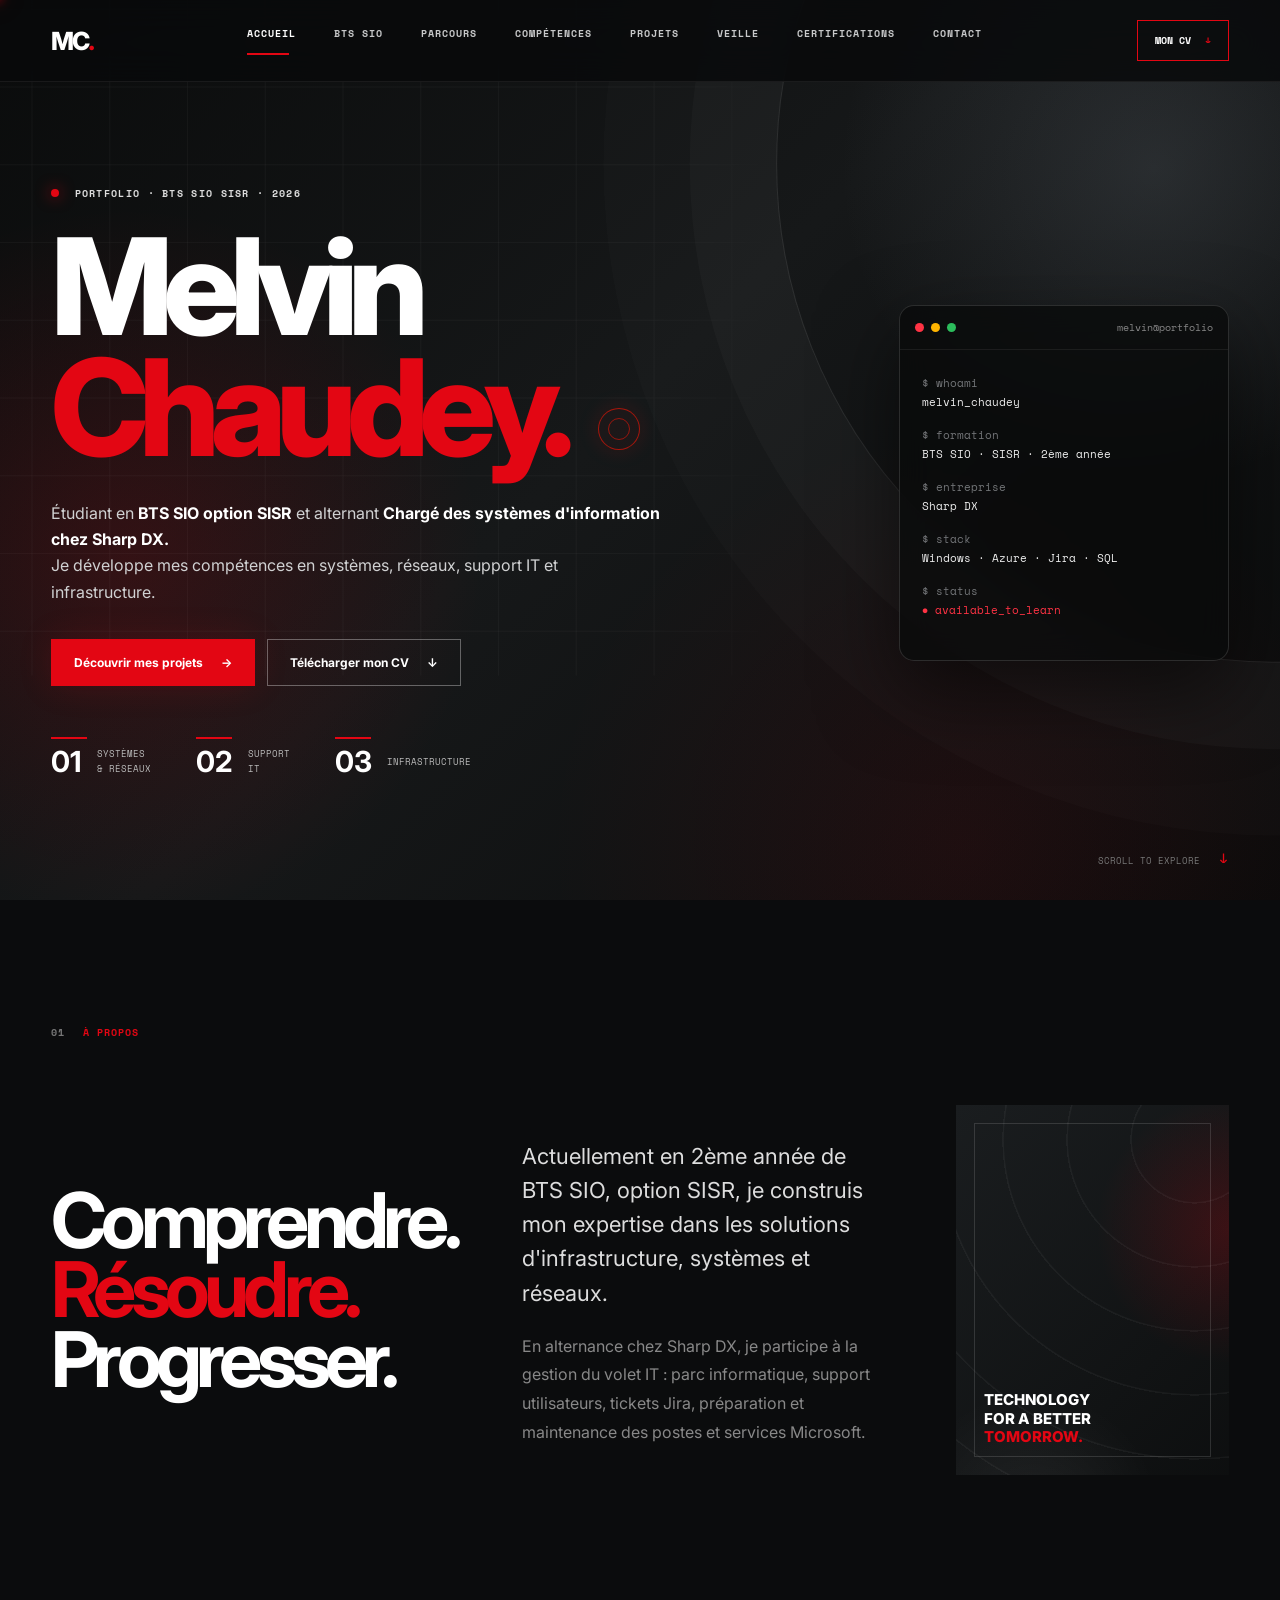
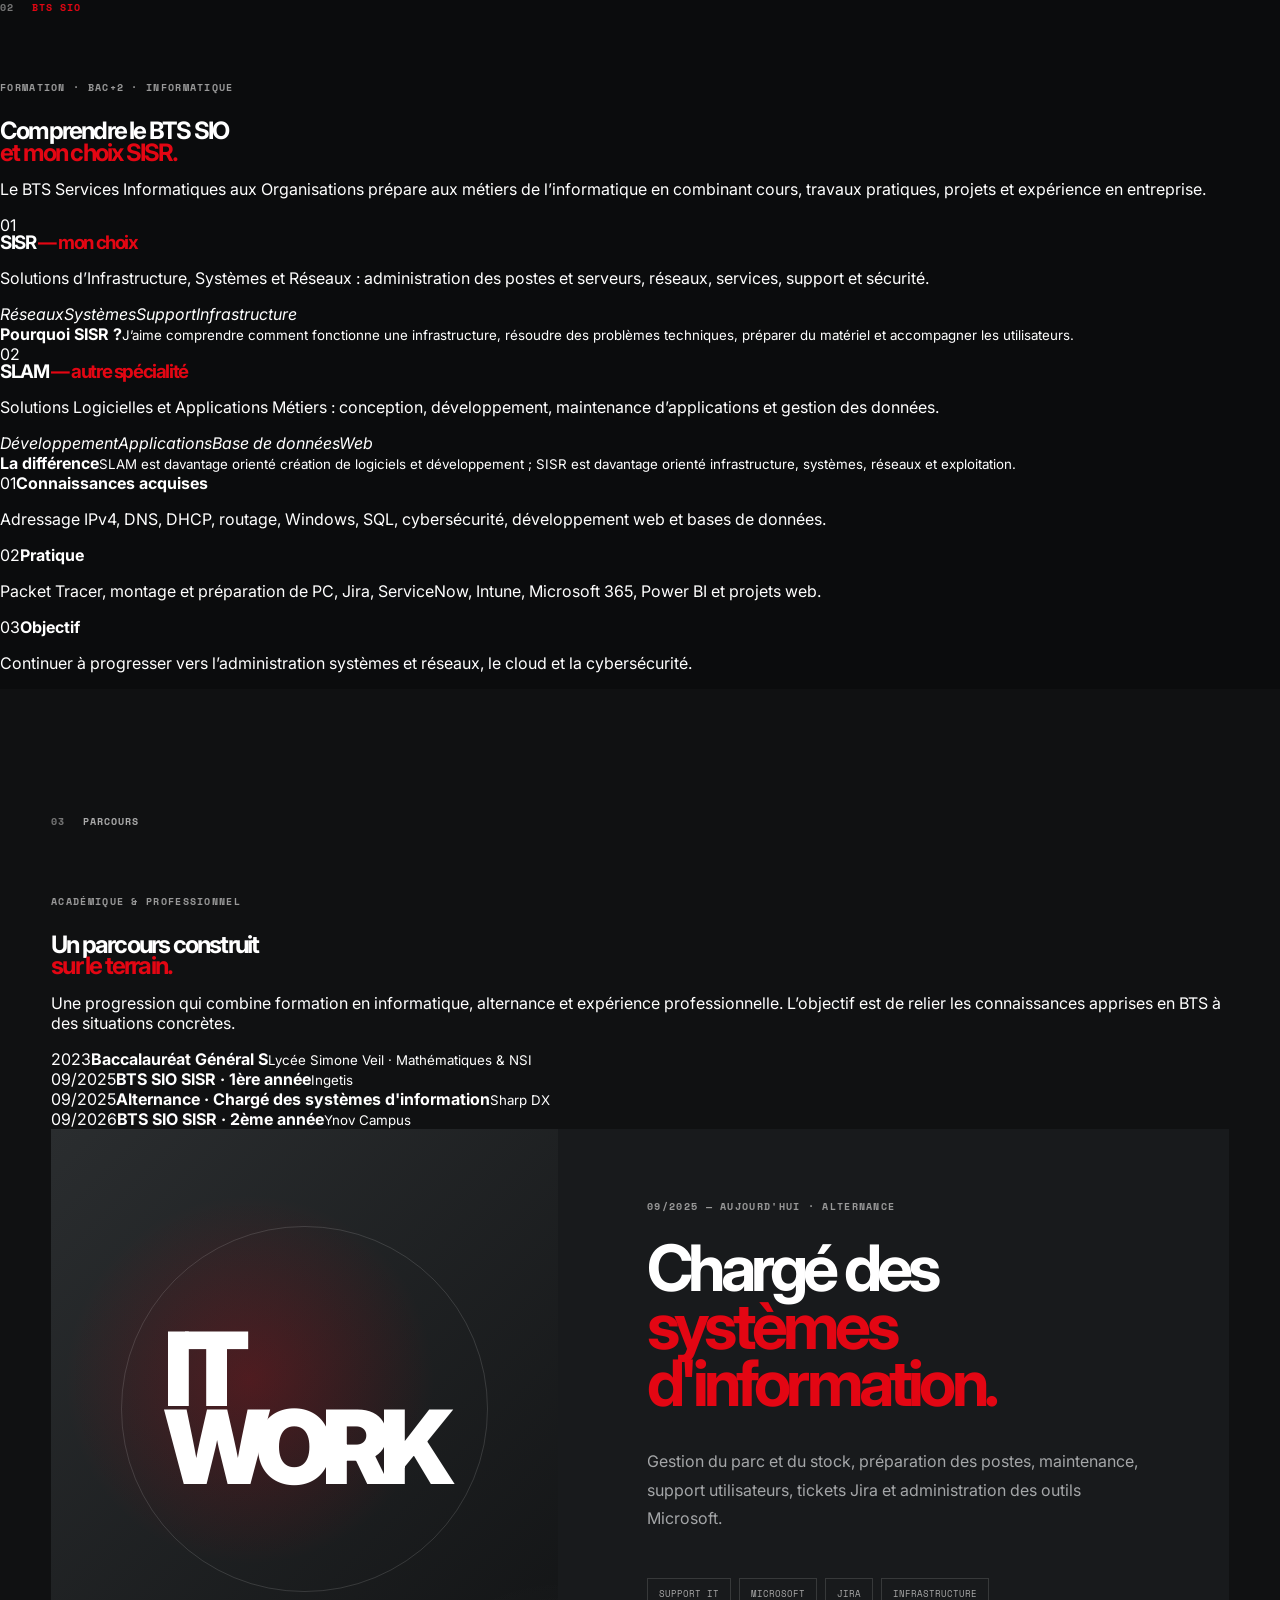
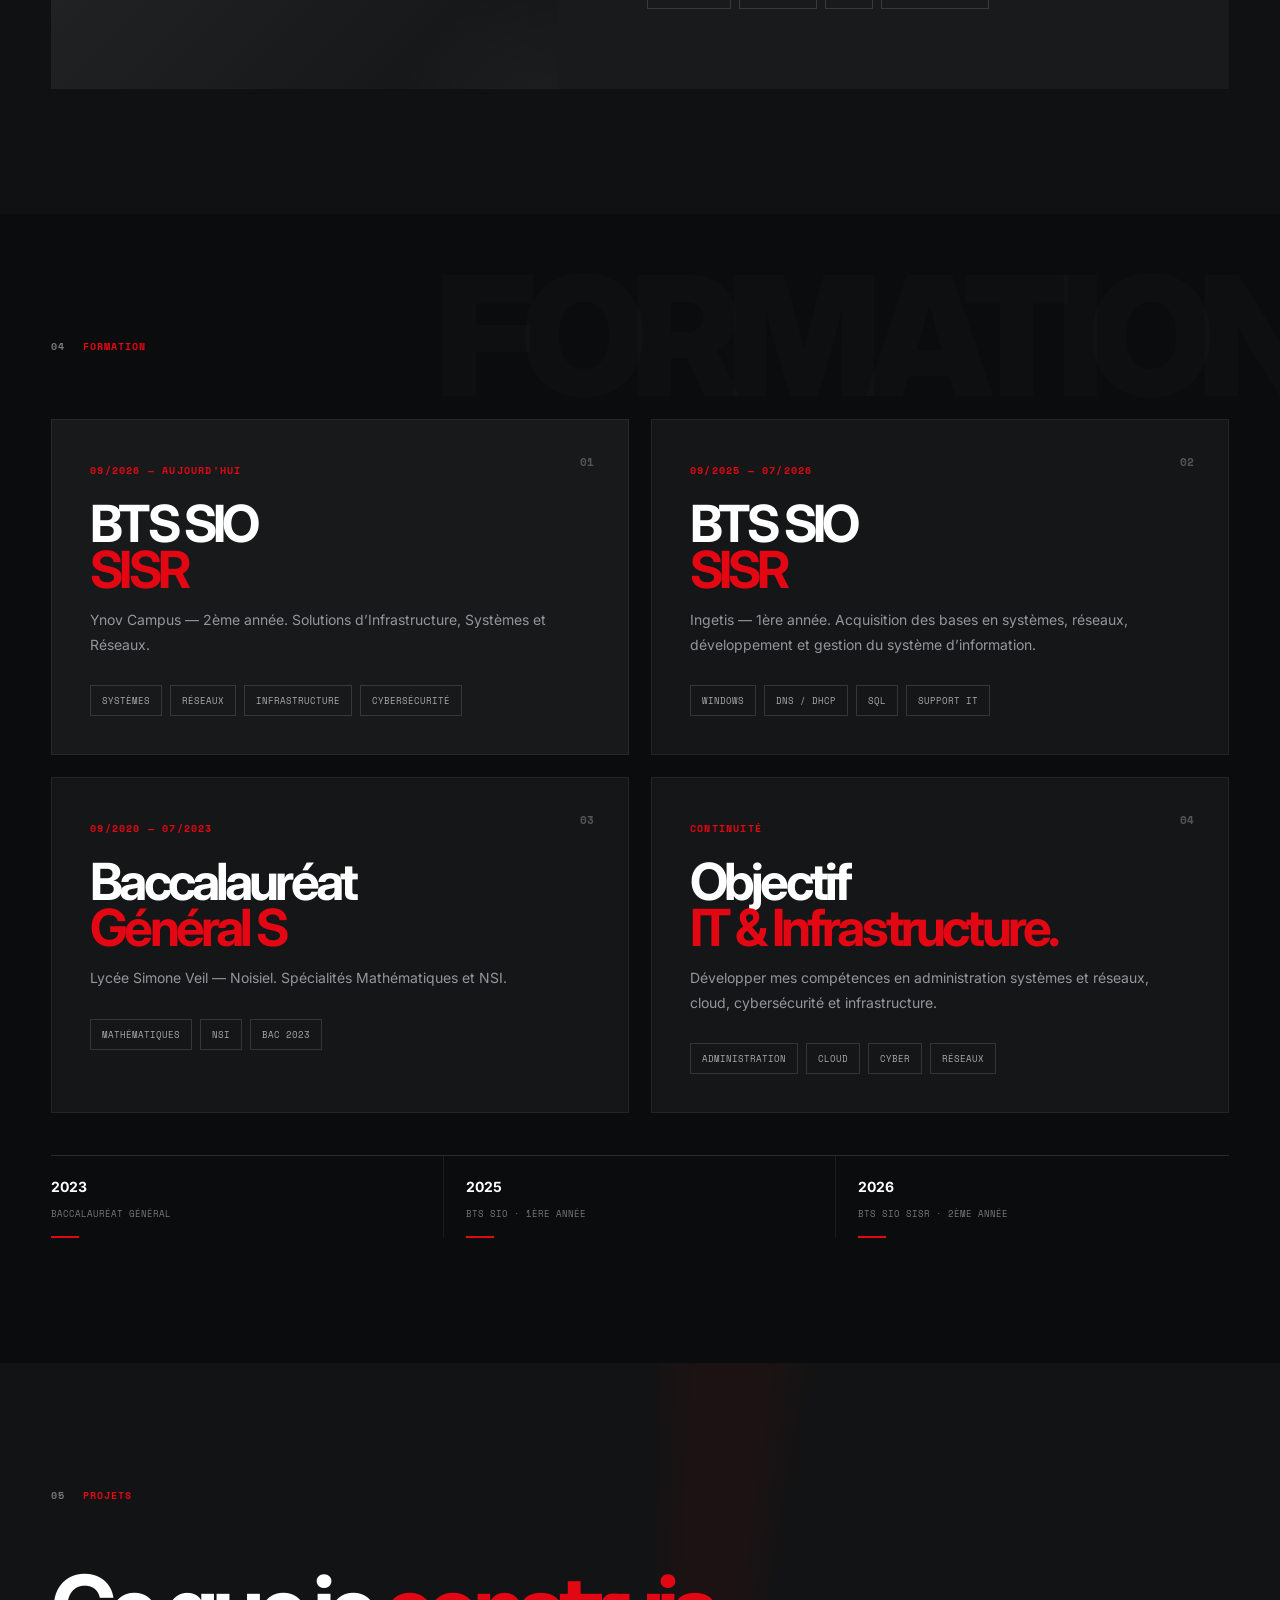
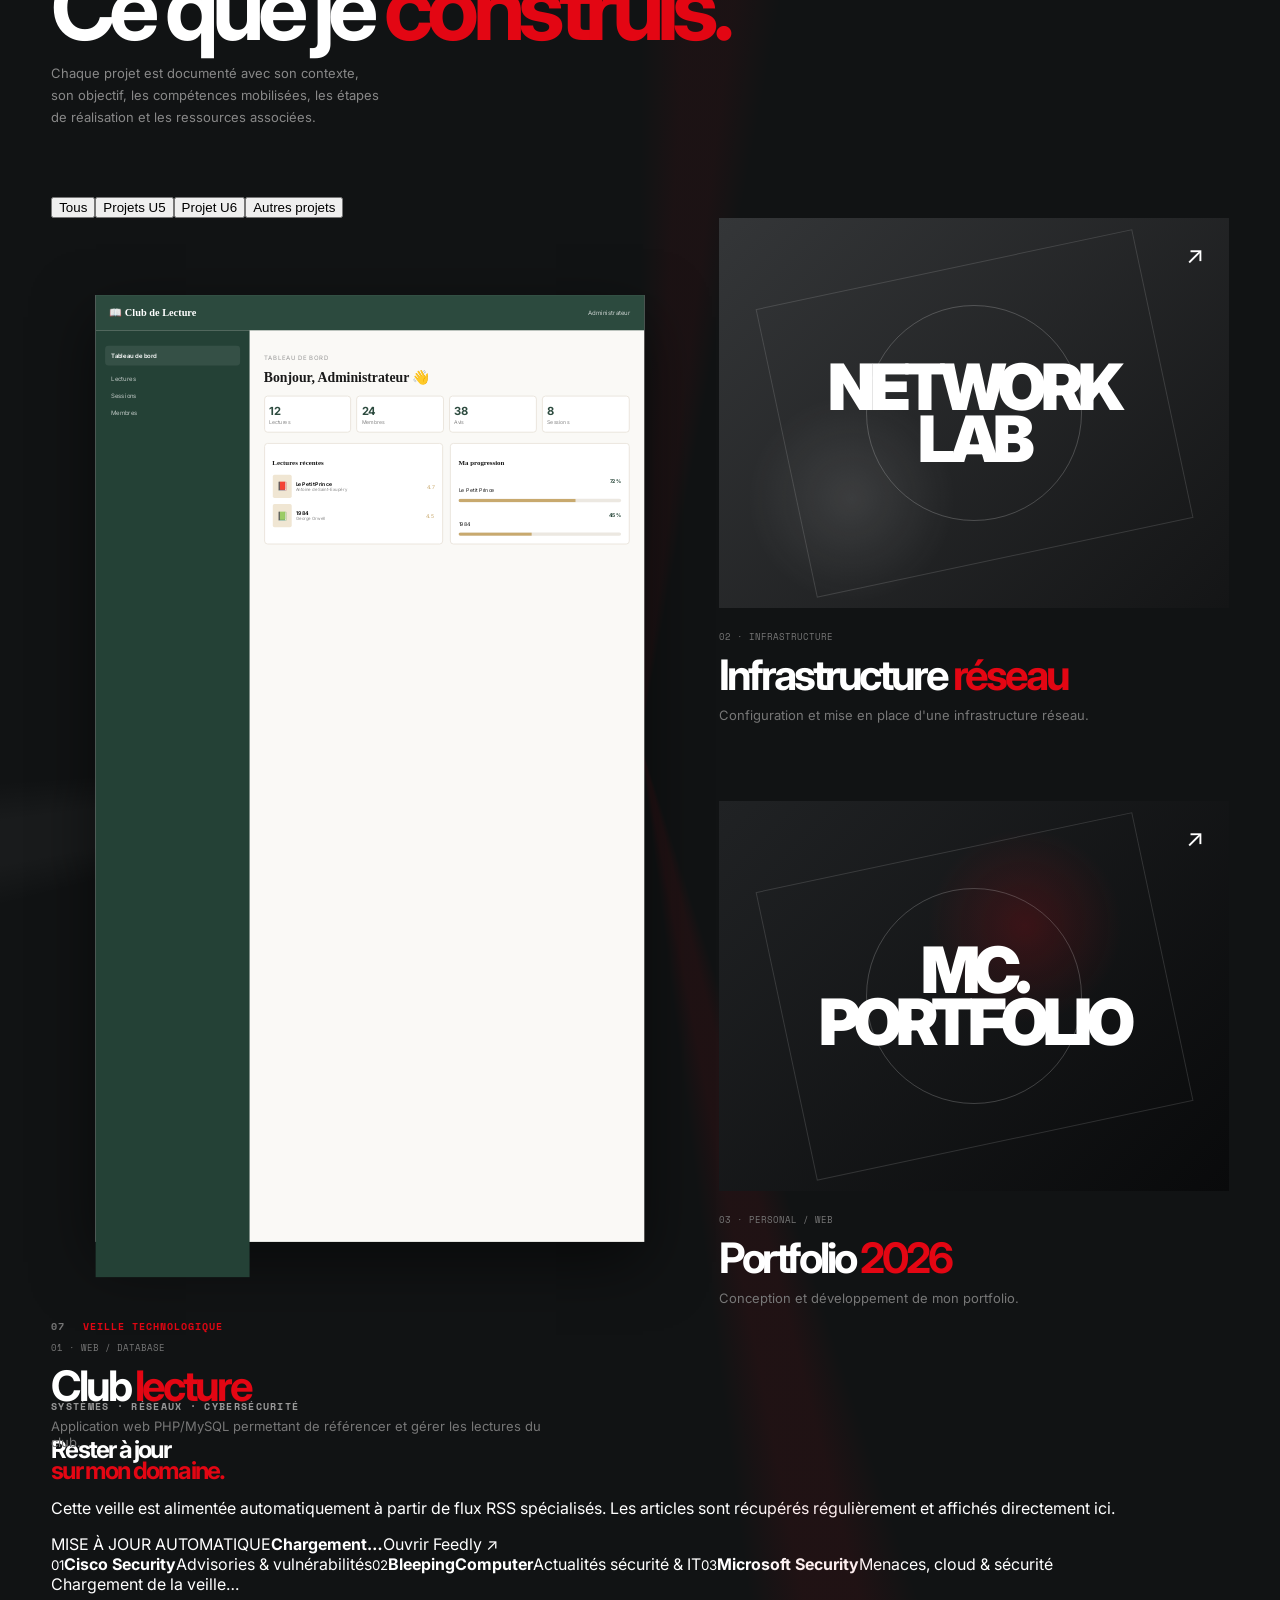
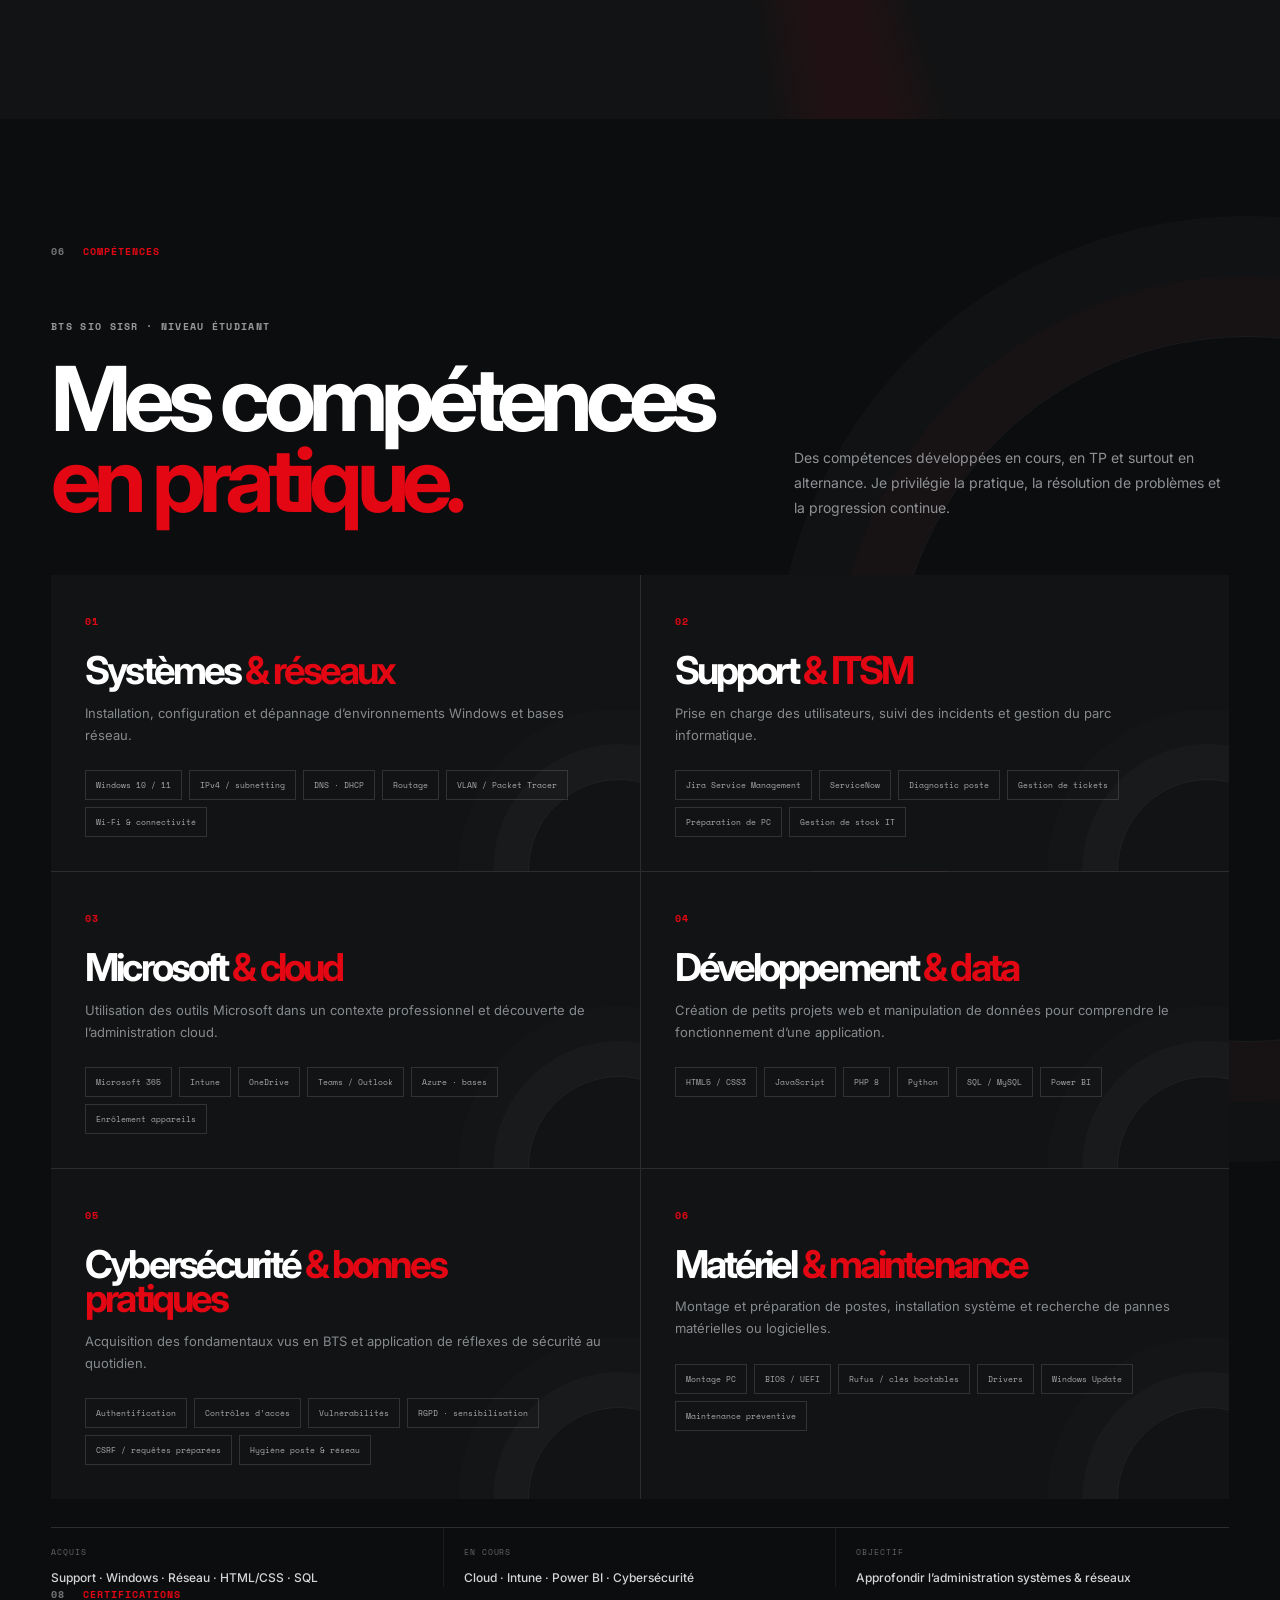
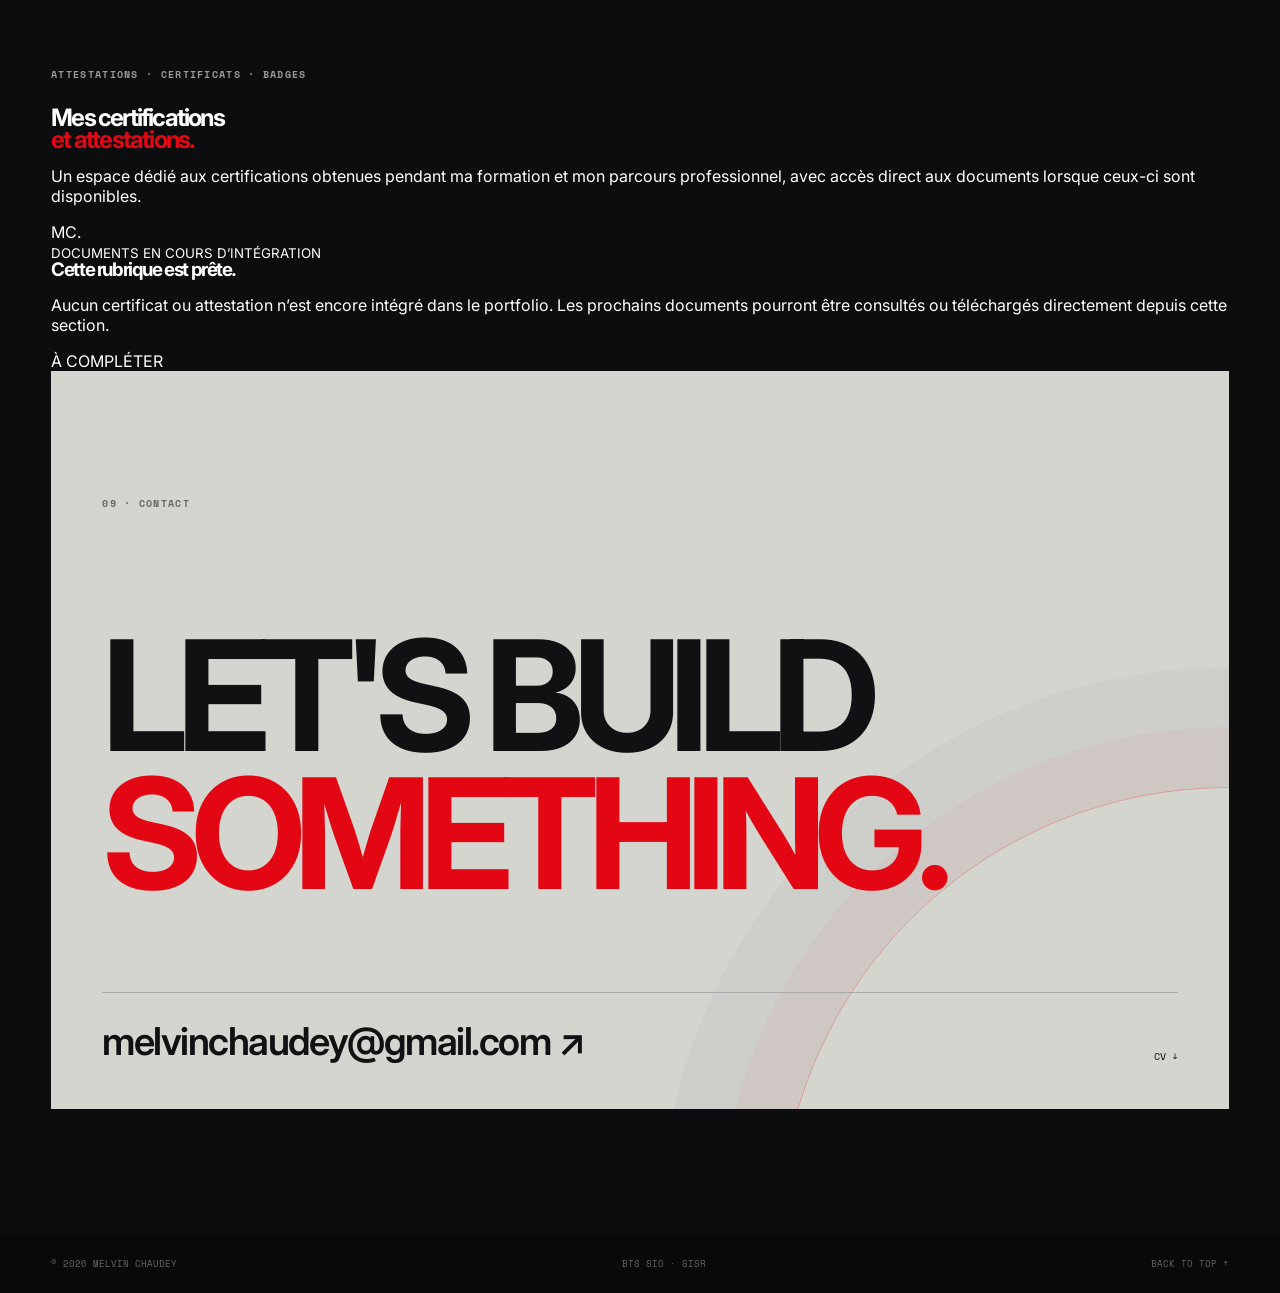
==== commit 442272f9: "Adapter le portfolio aux exigences BTS SIO" ====
--- a/index.html
+++ b/index.html
@@ -1,5 +1,5 @@
-<!doctype html><html lang="fr"><head><meta charset="UTF-8"><meta name="viewport" content="width=device-width, initial-scale=1.0"><meta name="description" content="Portfolio de Melvin Chaudey — BTS SIO SISR, systèmes, réseaux et support IT."><title>Melvin Chaudey — Portfolio SISR</title><link rel="preconnect" href="https://fonts.googleapis.com"><link rel="preconnect" href="https://fonts.gstatic.com" crossorigin><link href="https://fonts.googleapis.com/css2?family=Inter:wght@400;500;600;700;800;900&family=Space+Mono:wght@400;700&display=swap" rel="stylesheet"><link rel="stylesheet" href="style.css"><link rel="stylesheet" href="animated.css"><link rel="stylesheet" href="formation.css"><link rel="stylesheet" href="cursor.css"></head><body><div class="loader" id="loader"><b>MC.</b></div><header class="nav"><a class="sharp-brand" style="font:800 25px Inter,Arial,sans-serif;letter-spacing:-.09em" href="#home">MC<span style="color:var(--red)">.</span></a><nav id="nav"><a href="#home">ACCUEIL</a><a href="#about">À PROPOS</a><a href="#skills">COMPÉTENCES</a><a href="#experience">PARCOURS</a><a href="#formation">FORMATION</a><a href="#projects">PROJETS</a><a href="#contact">CONTACT</a></nav><a class="nav-cv" href="CV_Melvin_Chaudey.docx">MON CV <span>↓</span></a><button class="menu" id="menu">☰</button></header><main><section class="hero" id="home"><div class="hero-bg"></div><div class="hero-wrap"><div class="hero-copy"><p class="eyebrow"><i></i> PORTFOLIO · BTS SIO SISR · 2026</p><h1>Melvin<br><em>Chaudey.</em></h1><p class="intro">Étudiant en <strong>BTS SIO option SISR</strong> et alternant <strong>Chargé des systèmes d'information chez Sharp DX.</strong><br>Je développe mes compétences en systèmes, réseaux, support IT et infrastructure.</p><div class="buttons"><a class="btn primary" href="#projects">Découvrir mes projets <span>→</span></a><a class="btn" href="CV_Melvin_Chaudey.docx">Télécharger mon CV <span>↓</span></a></div><div class="stats"><div><b>01</b><span>SYSTÈMES<br>& RÉSEAUX</span></div><div><b>02</b><span>SUPPORT<br>IT</span></div><div><b>03</b><span>INFRASTRUCTURE</span></div></div></div><div class="terminal"><div class="terminal-head"><span></span><span></span><span></span><small>melvin@portfolio</small></div><div class="terminal-body"><p>$ whoami</p><b>melvin_chaudey</b><p>$ formation</p><b>BTS SIO · SISR · 2ème année</b><p>$ entreprise</p><b>Sharp DX</b><p>$ stack</p><b>Windows · Azure · Jira · SQL</b><p>$ status</p><b class="status">● available_to_learn</b></div></div></div><div class="scroll">SCROLL TO EXPLORE <span>↓</span></div></section><section class="about" id="about"><div class="section-label"><span>01</span><b>À PROPOS</b></div><div class="about-grid"><div><h2>Comprendre.<br><em>Résoudre.</em><br>Progresser.</h2></div><div><p class="lead">Actuellement en 2ème année de BTS SIO, option SISR, je construis mon expertise dans les solutions d'infrastructure, systèmes et réseaux.</p><p>En alternance chez Sharp DX, je participe à la gestion du volet IT : parc informatique, support utilisateurs, tickets Jira, préparation et maintenance des postes et services Microsoft.</p></div><div class="about-visual"><span>TECHNOLOGY<br>FOR A BETTER<br><em>TOMORROW.</em></span></div></div></section><section class="experience" id="experience"><div class="section-label light"><span>02</span><b>PARCOURS</b></div><article class="exp-card"><div class="exp-art"><span>IT<br>WORK</span></div><div class="exp-content"><p class="eyebrow">09/2025 — AUJOURD'HUI · ALTERNANCE</p><h2>Chargé des<br><em>systèmes d'information.</em></h2><p>Gestion du parc et du stock, préparation des postes, maintenance, support utilisateurs, tickets Jira et administration des outils Microsoft.</p><div class="tags"><span>SUPPORT IT</span><span>MICROSOFT</span><span>JIRA</span><span>INFRASTRUCTURE</span></div></div></article></section><section class="formation" id="formation"><div class="section-label"><span>03</span><b>FORMATION</b></div><div class="formation-grid"><article class="formation-card accent"><span class="formation-year">09/2026 — AUJOURD'HUI</span><span class="mark">01</span><h3>BTS SIO<br><em>SISR</em></h3><p>Ynov Campus — 2ème année. Solutions d’Infrastructure, Systèmes et Réseaux.</p><div class="formation-meta"><span>SYSTÈMES</span><span>RÉSEAUX</span><span>INFRASTRUCTURE</span><span>CYBERSÉCURITÉ</span></div></article><article class="formation-card"><span class="formation-year">09/2025 — 07/2026</span><span class="mark">02</span><h3>BTS SIO<br><em>SISR</em></h3><p>Ingetis — 1ère année. Acquisition des bases en systèmes, réseaux, développement et gestion du système d’information.</p><div class="formation-meta"><span>WINDOWS</span><span>DNS / DHCP</span><span>SQL</span><span>SUPPORT IT</span></div></article><article class="formation-card"><span class="formation-year">09/2020 — 07/2023</span><span class="mark">03</span><h3>Baccalauréat<br><em>Général S</em></h3><p>Lycée Simone Veil — Noisiel. Spécialités Mathématiques et NSI.</p><div class="formation-meta"><span>MATHÉMATIQUES</span><span>NSI</span><span>BAC 2023</span></div></article><article class="formation-card"><span class="formation-year">CONTINUITÉ</span><span class="mark">04</span><h3>Objectif<br><em>IT & Infrastructure.</em></h3><p>Développer mes compétences en administration systèmes et réseaux, cloud, cybersécurité et infrastructure.</p><div class="formation-meta"><span>ADMINISTRATION</span><span>CLOUD</span><span>CYBER</span><span>RÉSEAUX</span></div></article></div><div class="formation-timeline"><div class="formation-step"><b>2023</b><span>BACCALAURÉAT GÉNÉRAL</span><i></i></div><div class="formation-step"><b>2025</b><span>BTS SIO · 1ÈRE ANNÉE</span><i></i></div><div class="formation-step"><b>2026</b><span>BTS SIO SISR · 2ÈME ANNÉE</span><i></i></div></div></section><section class="projects" id="projects"><div class="section-label"><span>04</span><b>PROJETS</b></div><div class="project-head"><h2>Ce que je <em>construis.</em></h2><p>Une sélection de projets réalisés en formation et en autonomie. Cliquez pour voir le détail.</p></div><div class="project-grid"><article class="project-card project-club" data-project="club"><div class="club-ui"><div class="club-nav"><b>📖 Club de Lecture</b><span>Administrateur</span></div><div class="club-layout"><aside><b>Tableau de bord</b><span>Lectures</span><span>Sessions</span><span>Membres</span></aside><div class="club-content"><small>TABLEAU DE BORD</small><h4>Bonjour, Administrateur 👋</h4><div class="club-stats"><div><b>12</b><span>Lectures</span></div><div><b>24</b><span>Membres</span></div><div><b>38</b><span>Avis</span></div><div><b>8</b><span>Sessions</span></div></div><div class="club-cols"><div class="club-panel"><strong>Lectures récentes</strong><div class="club-book"><i>📕</i><span><b>Le Petit Prince</b><small>Antoine de Saint-Exupéry</small></span><em>4.7</em></div><div class="club-book"><i>📗</i><span><b>1984</b><small>George Orwell</small></span><em>4.5</em></div></div><div class="club-panel"><strong>Ma progression</strong><div class="mini-progress"><span>Le Petit Prince</span><b>72%</b><i><u style="width:72%"></u></i></div><div class="mini-progress"><span>1984</span><b>45%</b><i><u style="width:45%"></u></i></div></div></div></div></div></div><small>01 · WEB / DATABASE</small><h3>Club <em>lecture</em></h3><p>Application web PHP/MySQL permettant de référencer et gérer les lectures du club.</p></article><article class="project-card" data-project="network"><div class="project-art reading"><span>NETWORK<br>LAB</span><b>↗</b></div><small>02 · INFRASTRUCTURE</small><h3>Infrastructure <em>réseau</em></h3><p>Configuration et mise en place d'une infrastructure réseau.</p></article><article class="project-card" data-project="portfolio"><div class="project-art portfolio"><span>MC.<br>PORTFOLIO</span><b>↗</b></div><small>03 · PERSONAL / WEB</small><h3>Portfolio <em>2026</em></h3><p>Conception et développement de mon portfolio.</p></article></div></section><section class="skills" id="skills">
-<div class="section-label light"><span>05</span><b>COMPÉTENCES</b></div>
+<!doctype html><html lang="fr"><head><meta charset="UTF-8"><meta name="viewport" content="width=device-width, initial-scale=1.0"><meta name="description" content="Portfolio de Melvin Chaudey — BTS SIO SISR, systèmes, réseaux et support IT."><title>Melvin Chaudey — Portfolio SISR</title><link rel="preconnect" href="https://fonts.googleapis.com"><link rel="preconnect" href="https://fonts.gstatic.com" crossorigin><link href="https://fonts.googleapis.com/css2?family=Inter:wght@400;500;600;700;800;900&family=Space+Mono:wght@400;700&display=swap" rel="stylesheet"><link rel="stylesheet" href="style.css"><link rel="stylesheet" href="animated.css"><link rel="stylesheet" href="formation.css"><link rel="stylesheet" href="cursor.css"></head><body><div class="loader" id="loader"><b>MC.</b></div><header class="nav"><a class="sharp-brand" style="font:800 25px Inter,Arial,sans-serif;letter-spacing:-.09em" href="#home">MC<span style="color:var(--red)">.</span></a><nav id="nav"><a href="#home">ACCUEIL</a><a href="#bts">BTS SIO</a><a href="#parcours">PARCOURS</a><a href="#skills">COMPÉTENCES</a><a href="#projects">PROJETS</a><a href="#veille">VEILLE</a><a href="#certifications">CERTIFICATIONS</a><a href="#contact">CONTACT</a></nav><a class="nav-cv" href="CV_Melvin_Chaudey.docx">MON CV <span>↓</span></a><button class="menu" id="menu">☰</button></header><main><section class="hero" id="home"><div class="hero-bg"></div><div class="hero-wrap"><div class="hero-copy"><p class="eyebrow"><i></i> PORTFOLIO · BTS SIO SISR · 2026</p><h1>Melvin<br><em>Chaudey.</em></h1><p class="intro">Étudiant en <strong>BTS SIO option SISR</strong> et alternant <strong>Chargé des systèmes d'information chez Sharp DX.</strong><br>Je développe mes compétences en systèmes, réseaux, support IT et infrastructure.</p><div class="buttons"><a class="btn primary" href="#projects">Découvrir mes projets <span>→</span></a><a class="btn" href="CV_Melvin_Chaudey.docx">Télécharger mon CV <span>↓</span></a></div><div class="stats"><div><b>01</b><span>SYSTÈMES<br>& RÉSEAUX</span></div><div><b>02</b><span>SUPPORT<br>IT</span></div><div><b>03</b><span>INFRASTRUCTURE</span></div></div></div><div class="terminal"><div class="terminal-head"><span></span><span></span><span></span><small>melvin@portfolio</small></div><div class="terminal-body"><p>$ whoami</p><b>melvin_chaudey</b><p>$ formation</p><b>BTS SIO · SISR · 2ème année</b><p>$ entreprise</p><b>Sharp DX</b><p>$ stack</p><b>Windows · Azure · Jira · SQL</b><p>$ status</p><b class="status">● available_to_learn</b></div></div></div><div class="scroll">SCROLL TO EXPLORE <span>↓</span></div></section><section class="about" id="about"><div class="section-label"><span>01</span><b>À PROPOS</b></div><div class="about-grid"><div><h2>Comprendre.<br><em>Résoudre.</em><br>Progresser.</h2></div><div><p class="lead">Actuellement en 2ème année de BTS SIO, option SISR, je construis mon expertise dans les solutions d'infrastructure, systèmes et réseaux.</p><p>En alternance chez Sharp DX, je participe à la gestion du volet IT : parc informatique, support utilisateurs, tickets Jira, préparation et maintenance des postes et services Microsoft.</p></div><div class="about-visual"><span>TECHNOLOGY<br>FOR A BETTER<br><em>TOMORROW.</em></span></div></div></section><section class="bts-section" id="bts"><div class="section-label"><span>02</span><b>BTS SIO</b></div><div class="bts-head"><div><p class="eyebrow">FORMATION · BAC+2 · INFORMATIQUE</p><h2>Comprendre le BTS SIO<br><em>et mon choix SISR.</em></h2></div><p>Le BTS Services Informatiques aux Organisations prépare aux métiers de l’informatique en combinant cours, travaux pratiques, projets et expérience en entreprise.</p></div><div class="bts-specialties"><article><span>01</span><h3>SISR <em>— mon choix</em></h3><p>Solutions d’Infrastructure, Systèmes et Réseaux : administration des postes et serveurs, réseaux, services, support et sécurité.</p><div class="bts-tags"><i>Réseaux</i><i>Systèmes</i><i>Support</i><i>Infrastructure</i></div><strong>Pourquoi SISR ?</strong><small>J’aime comprendre comment fonctionne une infrastructure, résoudre des problèmes techniques, préparer du matériel et accompagner les utilisateurs.</small></article><article><span>02</span><h3>SLAM <em>— autre spécialité</em></h3><p>Solutions Logicielles et Applications Métiers : conception, développement, maintenance d’applications et gestion des données.</p><div class="bts-tags"><i>Développement</i><i>Applications</i><i>Base de données</i><i>Web</i></div><strong>La différence</strong><small>SLAM est davantage orienté création de logiciels et développement ; SISR est davantage orienté infrastructure, systèmes, réseaux et exploitation.</small></article></div><div class="bts-skills"><div><span>01</span><b>Connaissances acquises</b><p>Adressage IPv4, DNS, DHCP, routage, Windows, SQL, cybersécurité, développement web et bases de données.</p></div><div><span>02</span><b>Pratique</b><p>Packet Tracer, montage et préparation de PC, Jira, ServiceNow, Intune, Microsoft 365, Power BI et projets web.</p></div><div><span>03</span><b>Objectif</b><p>Continuer à progresser vers l’administration systèmes et réseaux, le cloud et la cybersécurité.</p></div></div></section><section class="experience" id="parcours"><div class="section-label light"><span>03</span><b>PARCOURS</b></div><div class="parcours-intro"><div><p class="eyebrow">ACADÉMIQUE & PROFESSIONNEL</p><h2>Un parcours construit<br><em>sur le terrain.</em></h2></div><p>Une progression qui combine formation en informatique, alternance et expérience professionnelle. L’objectif est de relier les connaissances apprises en BTS à des situations concrètes.</p></div><div class="parcours-timeline"><div><span>2023</span><b>Baccalauréat Général S</b><small>Lycée Simone Veil · Mathématiques & NSI</small></div><div><span>09/2025</span><b>BTS SIO SISR · 1ère année</b><small>Ingetis</small></div><div><span>09/2025</span><b>Alternance · Chargé des systèmes d'information</b><small>Sharp DX</small></div><div><span>09/2026</span><b>BTS SIO SISR · 2ème année</b><small>Ynov Campus</small></div></div><article class="exp-card"><div class="exp-art"><span>IT<br>WORK</span></div><div class="exp-content"><p class="eyebrow">09/2025 — AUJOURD'HUI · ALTERNANCE</p><h2>Chargé des<br><em>systèmes d'information.</em></h2><p>Gestion du parc et du stock, préparation des postes, maintenance, support utilisateurs, tickets Jira et administration des outils Microsoft.</p><div class="tags"><span>SUPPORT IT</span><span>MICROSOFT</span><span>JIRA</span><span>INFRASTRUCTURE</span></div></div></article></section><section class="formation" id="formation"><div class="section-label"><span>04</span><b>FORMATION</b></div><div class="formation-grid"><article class="formation-card accent"><span class="formation-year">09/2026 — AUJOURD'HUI</span><span class="mark">01</span><h3>BTS SIO<br><em>SISR</em></h3><p>Ynov Campus — 2ème année. Solutions d’Infrastructure, Systèmes et Réseaux.</p><div class="formation-meta"><span>SYSTÈMES</span><span>RÉSEAUX</span><span>INFRASTRUCTURE</span><span>CYBERSÉCURITÉ</span></div></article><article class="formation-card"><span class="formation-year">09/2025 — 07/2026</span><span class="mark">02</span><h3>BTS SIO<br><em>SISR</em></h3><p>Ingetis — 1ère année. Acquisition des bases en systèmes, réseaux, développement et gestion du système d’information.</p><div class="formation-meta"><span>WINDOWS</span><span>DNS / DHCP</span><span>SQL</span><span>SUPPORT IT</span></div></article><article class="formation-card"><span class="formation-year">09/2020 — 07/2023</span><span class="mark">03</span><h3>Baccalauréat<br><em>Général S</em></h3><p>Lycée Simone Veil — Noisiel. Spécialités Mathématiques et NSI.</p><div class="formation-meta"><span>MATHÉMATIQUES</span><span>NSI</span><span>BAC 2023</span></div></article><article class="formation-card"><span class="formation-year">CONTINUITÉ</span><span class="mark">04</span><h3>Objectif<br><em>IT & Infrastructure.</em></h3><p>Développer mes compétences en administration systèmes et réseaux, cloud, cybersécurité et infrastructure.</p><div class="formation-meta"><span>ADMINISTRATION</span><span>CLOUD</span><span>CYBER</span><span>RÉSEAUX</span></div></article></div><div class="formation-timeline"><div class="formation-step"><b>2023</b><span>BACCALAURÉAT GÉNÉRAL</span><i></i></div><div class="formation-step"><b>2025</b><span>BTS SIO · 1ÈRE ANNÉE</span><i></i></div><div class="formation-step"><b>2026</b><span>BTS SIO SISR · 2ÈME ANNÉE</span><i></i></div></div></section><section class="projects" id="projects"><div class="section-label"><span>05</span><b>PROJETS</b></div><div class="project-head"><div><h2>Ce que je <em>construis.</em></h2><p>Chaque projet est documenté avec son contexte, son objectif, les compétences mobilisées, les étapes de réalisation et les ressources associées.</p></div></div><div class="project-tabs" role="tablist"><button class="project-tab active" data-filter="all" type="button">Tous</button><button class="project-tab" data-filter="u5" type="button">Projets U5</button><button class="project-tab" data-filter="u6" type="button">Projet U6</button><button class="project-tab" data-filter="other" type="button">Autres projets</button></div><div class="project-grid"><article class="project-card project-club" data-project="club" data-track="other"><div class="club-ui"><div class="club-nav"><b>📖 Club de Lecture</b><span>Administrateur</span></div><div class="club-layout"><aside><b>Tableau de bord</b><span>Lectures</span><span>Sessions</span><span>Membres</span></aside><div class="club-content"><small>TABLEAU DE BORD</small><h4>Bonjour, Administrateur 👋</h4><div class="club-stats"><div><b>12</b><span>Lectures</span></div><div><b>24</b><span>Membres</span></div><div><b>38</b><span>Avis</span></div><div><b>8</b><span>Sessions</span></div></div><div class="club-cols"><div class="club-panel"><strong>Lectures récentes</strong><div class="club-book"><i>📕</i><span><b>Le Petit Prince</b><small>Antoine de Saint-Exupéry</small></span><em>4.7</em></div><div class="club-book"><i>📗</i><span><b>1984</b><small>George Orwell</small></span><em>4.5</em></div></div><div class="club-panel"><strong>Ma progression</strong><div class="mini-progress"><span>Le Petit Prince</span><b>72%</b><i><u style="width:72%"></u></i></div><div class="mini-progress"><span>1984</span><b>45%</b><i><u style="width:45%"></u></i></div></div></div></div></div></div><small>01 · WEB / DATABASE</small><h3>Club <em>lecture</em></h3><p>Application web PHP/MySQL permettant de référencer et gérer les lectures du club.</p></article><article class="project-card" data-project="network" data-track="u5"><div class="project-art reading"><span>NETWORK<br>LAB</span><b>↗</b></div><small>02 · INFRASTRUCTURE</small><h3>Infrastructure <em>réseau</em></h3><p>Configuration et mise en place d'une infrastructure réseau.</p></article><article class="project-card" data-project="portfolio" data-track="other"><div class="project-art portfolio"><span>MC.<br>PORTFOLIO</span><b>↗</b></div><small>03 · PERSONAL / WEB</small><h3>Portfolio <em>2026</em></h3><p>Conception et développement de mon portfolio.</p></article></div><section class="veille-section" id="veille"><div class="section-label light"><span>07</span><b>VEILLE TECHNOLOGIQUE</b></div><div class="veille-head"><div><p class="eyebrow">SYSTÈMES · RÉSEAUX · CYBERSÉCURITÉ</p><h2>Rester à jour<br><em>sur mon domaine.</em></h2></div><p>Cette veille est alimentée automatiquement à partir de flux RSS spécialisés. Les articles sont récupérés régulièrement et affichés directement ici.</p></div><div class="veille-meta"><span>MISE À JOUR AUTOMATIQUE</span><b id="veilleUpdated">Chargement…</b><a href="https://feedly.com/" target="_blank" rel="noopener">Ouvrir Feedly ↗</a></div><div class="veille-sources"><a href="https://sec.cloudapps.cisco.com/security/center/rss.x?i=44" target="_blank" rel="noopener"><small>01</small><b>Cisco Security</b><span>Advisories & vulnérabilités</span></a><a href="https://www.bleepingcomputer.com/rss-feeds/" target="_blank" rel="noopener"><small>02</small><b>BleepingComputer</b><span>Actualités sécurité & IT</span></a><a href="https://www.microsoft.com/en-us/security/blog/" target="_blank" rel="noopener"><small>03</small><b>Microsoft Security</b><span>Menaces, cloud & sécurité</span></a></div><div class="veille-grid" id="veilleFeed"><div class="veille-empty">Chargement de la veille…</div></div></section></section><section class="skills" id="skills">
+<div class="section-label light"><span>06</span><b>COMPÉTENCES</b></div>
 <div class="skills-intro"><div><p class="eyebrow">BTS SIO SISR · NIVEAU ÉTUDIANT</p><h2>Mes compétences<br><em>en pratique.</em></h2></div><p>Des compétences développées en cours, en TP et surtout en alternance. Je privilégie la pratique, la résolution de problèmes et la progression continue.</p></div>
 <div class="skills-grid">
 <article class="skill-group"><span class="skill-index">01</span><h3>Systèmes <em>& réseaux</em></h3><p>Installation, configuration et dépannage d’environnements Windows et bases réseau.</p><div class="skill-items"><span>Windows 10 / 11</span><span>IPv4 / subnetting</span><span>DNS · DHCP</span><span>Routage</span><span>VLAN / Packet Tracer</span><span>Wi-Fi & connectivité</span></div></article>
@@ -9,4 +9,4 @@
 <article class="skill-group"><span class="skill-index">05</span><h3>Cybersécurité <em>& bonnes pratiques</em></h3><p>Acquisition des fondamentaux vus en BTS et application de réflexes de sécurité au quotidien.</p><div class="skill-items"><span>Authentification</span><span>Contrôles d’accès</span><span>Vulnérabilités</span><span>RGPD · sensibilisation</span><span>CSRF / requêtes préparées</span><span>Hygiène poste & réseau</span></div></article>
 <article class="skill-group"><span class="skill-index">06</span><h3>Matériel <em>& maintenance</em></h3><p>Montage et préparation de postes, installation système et recherche de pannes matérielles ou logicielles.</p><div class="skill-items"><span>Montage PC</span><span>BIOS / UEFI</span><span>Rufus / clés bootables</span><span>Drivers</span><span>Windows Update</span><span>Maintenance préventive</span></div></article>
 </div>
-<div class="skills-level"><div><span>ACQUIS</span><b>Support · Windows · Réseau · HTML/CSS · SQL</b></div><div><span>EN COURS</span><b>Cloud · Intune · Power BI · Cybersécurité</b></div><div><span>OBJECTIF</span><b>Approfondir l’administration systèmes & réseaux</b></div></div></section><section class="contact" id="contact"><p class="eyebrow">06 · CONTACT</p><h2>LET'S BUILD<br><em>SOMETHING.</em></h2><div class="contact-row"><a href="mailto:melvinchaudey@gmail.com">melvinchaudey@gmail.com ↗</a><div><a href="CV_Melvin_Chaudey.docx">CV ↓</a></div></div></section></main><footer><span>© 2026 MELVIN CHAUDEY</span><span>BTS SIO · SISR</span><a href="#home">BACK TO TOP ↑</a></footer><div class="project-modal" id="projectModal" aria-hidden="true"><div class="project-modal-backdrop" data-close></div><div class="project-modal-box" role="dialog" aria-modal="true"><button class="project-modal-close" id="modalClose">×</button><div class="modal-kicker" id="modalKicker"></div><h2 id="modalTitle"></h2><p class="modal-summary" id="modalSummary"></p><div id="modalVisual"></div><div class="modal-grid"><div><small>TECHNOLOGIES</small><div class="modal-tags" id="modalTags"></div></div><div><small>RÉALISATION</small><p id="modalDetails"></p></div></div></div></div><script src="script.js"></script></body></html>+<div class="skills-level"><div><span>ACQUIS</span><b>Support · Windows · Réseau · HTML/CSS · SQL</b></div><div><span>EN COURS</span><b>Cloud · Intune · Power BI · Cybersécurité</b></div><div><span>OBJECTIF</span><b>Approfondir l’administration systèmes & réseaux</b></div></div><section class="certifications" id="certifications"><div class="section-label"><span>08</span><b>CERTIFICATIONS</b></div><div class="cert-head"><div><p class="eyebrow">ATTESTATIONS · CERTIFICATS · BADGES</p><h2>Mes certifications<br><em>et attestations.</em></h2></div><p>Un espace dédié aux certifications obtenues pendant ma formation et mon parcours professionnel, avec accès direct aux documents lorsque ceux-ci sont disponibles.</p></div><div class="cert-empty"><div class="cert-mark">MC.</div><div><small>DOCUMENTS EN COURS D’INTÉGRATION</small><h3>Cette rubrique est prête.</h3><p>Aucun certificat ou attestation n’est encore intégré dans le portfolio. Les prochains documents pourront être consultés ou téléchargés directement depuis cette section.</p></div><span>À COMPLÉTER</span></div></section><section class="contact" id="contact"><p class="eyebrow">09 · CONTACT</p><h2>LET'S BUILD<br><em>SOMETHING.</em></h2><div class="contact-row"><a href="mailto:melvinchaudey@gmail.com">melvinchaudey@gmail.com ↗</a><div><a href="CV_Melvin_Chaudey.docx">CV ↓</a></div></div></section></main><footer><span>© 2026 MELVIN CHAUDEY</span><span>BTS SIO · SISR</span><a href="#home">BACK TO TOP ↑</a></footer><div class="project-modal" id="projectModal" aria-hidden="true"><div class="project-modal-backdrop" data-close></div><div class="project-modal-box" role="dialog" aria-modal="true"><button class="project-modal-close" id="modalClose">×</button><div class="modal-kicker" id="modalKicker"></div><h2 id="modalTitle"></h2><p class="modal-summary" id="modalSummary"></p><div id="modalVisual"></div><div class="modal-brief-grid" id="modalBrief"></div><div class="modal-grid"><div><small>TECHNOLOGIES</small><div class="modal-tags" id="modalTags"></div></div><div><small>RÉALISATION</small><p id="modalDetails"></p></div></div></div></div><script src="script.js"></script></body></html>
--- a/style.css
+++ b/style.css
@@ -1 +1,5 @@
-*{box-sizing:border-box}:root{--bg:#0b0c0d;--light:#f1f1ee;--muted:#8b8d90;--line:#ffffff18;--red:#e30613;--forest:#2c4a3e;--forest2:#3d6b5c;--cream:#faf9f6;--max:1400px}html{scroll-behavior:smooth}body{margin:0;background:var(--bg);color:#fff;font-family:Inter,Arial,sans-serif}body.modal-open{overflow:hidden}a{color:inherit;text-decoration:none}.nav{height:82px;position:fixed;z-index:100;inset:0 0 auto;display:flex;align-items:center;gap:35px;padding:0 4vw;background:#090a0bd9;backdrop-filter:blur(18px);border-bottom:1px solid #fff1}.sharp-brand{font:800 25px Inter,Arial,sans-serif;letter-spacing:-.09em;color:#fff;display:block}.nav nav{margin:auto;display:flex;gap:38px;font:700 10px "Space Mono",monospace;letter-spacing:.1em}.nav nav a{color:#c8c9ca;transition:.2s}.nav nav a:hover,.nav nav a.active{color:#fff}.nav nav a.active:after{content:"";display:block;width:42px;height:2px;background:var(--red);margin-top:12px}.nav-cv{border:1px solid var(--red);padding:12px 17px;font:700 10px "Space Mono",monospace;transition:.25s}.nav-cv span{color:var(--red);margin-left:8px}.nav-cv:hover{background:var(--red)}.menu{display:none;background:none;border:0;color:#fff;font-size:24px}.hero{height:100vh;min-height:720px;position:relative;overflow:hidden;background:#080909;display:flex;align-items:flex-end}.hero-bg{position:absolute;inset:0;background-image:linear-gradient(90deg,#040506 0%,rgba(4,5,6,.87) 30%,rgba(4,5,6,.28) 64%,#040506 100%),linear-gradient(180deg,rgba(0,0,0,.2),rgba(0,0,0,.65)),url('https://images.unsplash.com/photo-1497366754035-f200968a6e72?auto=format&fit=crop&w=2400&q=85');background-position:center;background-size:cover}.hero-bg:before{content:"";position:absolute;right:-2%;bottom:-1%;width:58%;height:70%;background-image:linear-gradient(90deg,rgba(5,6,7,.8),rgba(5,6,7,.08) 40%,rgba(5,6,7,.62)),url('https://images.unsplash.com/photo-1496181133206-80ce9b88a853?auto=format&fit=crop&w=1800&q=85');background-size:cover;background-position:center;opacity:.8;mix-blend-mode:screen}.hero-bg:after{content:"";position:absolute;width:68vw;height:68vw;right:-20vw;top:-14vw;border:1px solid #fff12;border-radius:50%;box-shadow:0 0 0 80px #fff04,0 0 0 160px #fff02}.hero-wrap{position:relative;width:min(var(--max),92vw);margin:auto;padding:150px 0 85px;display:grid;grid-template-columns:minmax(0,1fr) 330px;gap:60px;align-items:center}.eyebrow{font:700 10px "Space Mono",monospace;letter-spacing:.13em;color:#999;margin:0 0 25px}.hero .eyebrow{color:#ddd}.eyebrow i{display:inline-block;width:8px;height:8px;border-radius:50%;background:var(--red);margin-right:8px}h1,h2,h3{margin:0;line-height:.9;letter-spacing:-.075em}h1{font-size:clamp(75px,10.5vw,155px);font-weight:800}h1 em,h2 em,h3 em{font-style:normal;color:var(--red)}.intro{max-width:610px;color:#d0d1d2;font-size:16px;line-height:1.65;margin:32px 0 0}.intro strong{color:#fff}.buttons{display:flex;gap:12px;flex-wrap:wrap;margin-top:34px}.btn{display:inline-flex;gap:18px;align-items:center;border:1px solid #ffffff55;padding:15px 22px;font-size:12px;font-weight:700;transition:.25s}.btn.primary{background:var(--red);border-color:var(--red)}.btn:hover{transform:translateY(-3px);border-color:#fff}.btn.primary:hover{background:#ff1826}.stats{display:flex;gap:45px;margin-top:58px}.stats div{display:flex;align-items:center;gap:15px}.stats b{font-size:29px}.stats div:before{content:"";width:36px;height:2px;background:var(--red);position:absolute;transform:translateY(-24px)}.stats span{font:9px/1.6 "Space Mono",monospace;color:#bbb}.terminal{background:#090a0bcc;border:1px solid #fff2;border-radius:15px;box-shadow:0 30px 80px #0008;overflow:hidden;backdrop-filter:blur(15px)}.terminal-head{height:44px;border-bottom:1px solid #fff1;display:flex;align-items:center;gap:7px;padding:0 15px}.terminal-head span{width:9px;height:9px;border-radius:50%;background:#777}.terminal-head span:first-child{background:#ff3344}.terminal-head span:nth-child(2){background:#ffb400}.terminal-head span:nth-child(3){background:#2cbd5c}.terminal-head small{margin-left:auto;color:#888;font:10px "Space Mono",monospace}.terminal-body{padding:25px 22px;font:11px/1.5 "Space Mono",monospace}.terminal-body p{color:#737578;margin:0 0 3px}.terminal-body b{display:block;color:#eee;font-weight:400;margin-bottom:16px}.terminal-body .status{color:#ff3344}.hero-meta{position:absolute;right:4vw;top:112px;color:#666;font:10px "Space Mono",monospace}.scroll{position:absolute;right:4vw;bottom:30px;color:#777;font:9px "Space Mono",monospace}.scroll span{color:var(--red);font-size:18px;margin-left:12px}.about{max-width:var(--max);margin:auto;padding:125px 4vw;background:#0b0c0d}.section-label{display:flex;gap:18px;align-items:center;font:700 10px "Space Mono",monospace;color:var(--red);letter-spacing:.1em;margin-bottom:65px}.section-label span{color:#777}.about-grid{display:grid;grid-template-columns:.75fr .95fr .7fr;gap:65px;align-items:center}.about h2{font-size:clamp(55px,6vw,95px)}.about-grid>div{max-width:650px}.about .lead{font-size:22px;line-height:1.55;color:#ddd}.about-grid>div p:not(.lead){color:#888;line-height:1.8}.about-visual{min-height:370px;position:relative;overflow:hidden;background-image:linear-gradient(90deg,rgba(4,5,6,.55),rgba(4,5,6,.15)),url('https://images.unsplash.com/photo-1497366754035-f200968a6e72?auto=format&fit=crop&w=1200&q=80');background-size:cover;background-position:center;display:flex;align-items:flex-end;padding:28px}.about-visual:after{content:"";position:absolute;inset:18px;border:1px solid #fff2}.about-visual span{position:relative;z-index:1;font-size:15px;line-height:1.25;font-weight:800}.about-visual em{font-style:normal;color:var(--red)}.experience{padding:125px 4vw;background:#101112}.experience .section-label{color:#aaa}.exp-card{max-width:var(--max);margin:auto;display:grid;grid-template-columns:43% 57%;min-height:560px;background:#181a1c}.exp-art{position:relative;overflow:hidden;display:grid;place-items:center;background-image:linear-gradient(135deg,rgba(44,46,48,.72),rgba(12,13,14,.95)),url('https://images.unsplash.com/photo-1497366811353-6870744d04b2?auto=format&fit=crop&w=1400&q=80');background-size:cover;background-position:center}.exp-art:before{content:"";position:absolute;width:72%;aspect-ratio:1;border:1px solid #fff2;border-radius:50%;box-shadow:0 0 0 55px #fff03,0 0 0 110px #fff02}.exp-art span{position:relative;font-size:clamp(65px,8vw,125px);line-height:.76;font-weight:900;letter-spacing:-.1em}.exp-content{padding:70px 7vw}.exp-content h2{font-size:clamp(45px,5vw,78px);margin-bottom:35px}.exp-content>p:not(.eyebrow){max-width:610px;color:#a4a6a8;line-height:1.8}.tags{display:flex;gap:8px;flex-wrap:wrap;margin-top:45px}.tags span{border:1px solid #fff2;padding:8px 11px;color:#aaa;font:9px "Space Mono",monospace}.projects{padding:125px 4vw;background:#191a1b}.projects .section-label{max-width:var(--max);margin-left:auto;margin-right:auto}.project-head{max-width:var(--max);margin:0 auto 55px;display:flex;justify-content:space-between;align-items:end;gap:50px}.project-head h2{font-size:clamp(55px,7vw,100px)}.project-head p{max-width:330px;color:#888;font-size:13px;line-height:1.7}.project-grid{max-width:var(--max);margin:auto;display:grid;grid-template-columns:1.25fr 1fr;gap:65px 30px}.project-grid article:first-child{grid-row:span 2}.project-art{height:390px;position:relative;display:grid;place-items:center;overflow:hidden;background:#242628}.project-grid article:first-child .project-art{height:720px}.project-art:before{content:"";position:absolute;width:75%;height:75%;border:1px solid #fff2;transform:rotate(-12deg);transition:.7s}.project-art:after{content:"";position:absolute;width:42%;aspect-ratio:1;border:1px solid #fff3;border-radius:50%;transition:.7s}.project-art>span{position:relative;z-index:2;font-size:clamp(35px,5vw,72px);line-height:.82;font-weight:900;letter-spacing:-.09em;text-align:center}.project-art>b{position:absolute;right:25px;top:22px;font-size:24px;font-weight:400;z-index:3}.project-grid article:hover .project-art:before{transform:rotate(8deg) scale(1.05)}.project-grid article:hover .project-art:after{transform:scale(1.25)}.network{background:linear-gradient(135deg,#25282a,#0c0d0e),url('https://images.unsplash.com/photo-1518770660439-4636190af475?auto=format&fit=crop&w=1300&q=80');background-blend-mode:screen;background-size:cover}.reading{background:linear-gradient(135deg,#343638,#141516)}.portfolio{background:linear-gradient(135deg,#202224,#090a0b)}.project-grid article>small{display:block;margin-top:22px;color:#777;font:9px "Space Mono",monospace}.project-grid h3{font-size:42px;margin:13px 0}.project-grid p{color:#777;font-size:13px;max-width:520px}.project-card{cursor:pointer}.club-ui{width:100%;height:100%;background:var(--cream);color:#1a1a1a;display:flex;flex-direction:column;font-family:Inter,Arial,sans-serif;transform:scale(.86);box-shadow:0 25px 70px #0008;transition:.5s}.project-card:hover .club-ui{transform:scale(.89) translateY(-5px)}.club-nav{background:var(--forest);color:#fff;padding:13px 16px;display:flex;justify-content:space-between;align-items:center;font-size:9px}.club-nav b{font-family:Georgia,serif;font-size:12px}.club-nav span{opacity:.75;font-size:7px}.club-layout{display:grid;grid-template-columns:28% 72%;min-height:100%;flex:1}.club-layout aside{background:#244136;color:#fff;padding:18px 11px;display:flex;flex-direction:column;gap:11px;font-size:7px}.club-layout aside b{font-weight:600;background:#ffffff14;padding:7px;border-radius:4px}.club-layout aside span{opacity:.7;padding:0 7px}.club-content{padding:18px 17px}.club-content>small{font-size:7px;color:#999;letter-spacing:.1em}.club-content h4{margin:8px 0 12px;font-family:Georgia,serif;font-size:16px;line-height:1.1}.club-stats{display:grid;grid-template-columns:repeat(4,1fr);gap:6px;margin-bottom:12px}.club-stats div{background:#fff;padding:8px 5px;border:1px solid #e8e2d9;border-radius:4px}.club-stats b{display:block;font-size:13px;color:var(--forest)}.club-stats span{display:block;font-size:6px;color:#888;margin-top:2px}.club-cols{display:grid;grid-template-columns:1fr 1fr;gap:8px}.club-panel{background:#fff;border:1px solid #e8e2d9;border-radius:4px;padding:9px}.club-panel>strong{font-family:Georgia,serif;font-size:8px}.club-book{display:flex;align-items:center;gap:5px;margin-top:7px}.club-book i{font-style:normal;width:22px;height:27px;display:grid;place-items:center;background:#f0e6d3;border-radius:2px;font-size:10px}.club-book span{display:block;min-width:0;flex:1}.club-book b{display:block;font-size:6px;white-space:nowrap;overflow:hidden;text-overflow:ellipsis}.club-book small{display:block;font-size:5px;color:#888;white-space:nowrap;overflow:hidden;text-overflow:ellipsis}.club-book em{font-style:normal;color:#c8a96e;font-size:6px}.mini-progress{margin-top:11px}.mini-progress>span{font-size:6px}.mini-progress>b{float:right;font-size:6px;color:var(--forest)}.mini-progress>i{display:block;height:4px;background:#ece8e1;margin-top:4px;border-radius:3px;overflow:hidden}.mini-progress u{display:block;height:100%;background:#c8a96e;text-decoration:none}.skills{padding:125px 4vw;background:#0c0d0e}.skills-grid{max-width:var(--max);margin:auto;display:grid;grid-template-columns:.8fr 1.2fr;gap:90px}.skills-grid h2{font-size:clamp(60px,8vw,115px)}.skills-grid h2 em{color:var(--red)}.skill-list{border-top:1px solid #fff2}.skill-list div{display:grid;grid-template-columns:50px 1fr 1fr;gap:20px;align-items:center;padding:23px 0;border-bottom:1px solid #fff2;transition:.25s}.skill-list div:hover{padding-left:15px;background:#fff02}.skill-list span,.skill-list small{font:9px "Space Mono",monospace;color:#777}.skill-list b{font-size:15px}.contact{min-height:82vh;padding:125px 4vw 45px!important;background:#d5d5d0!important;color:#101112;display:flex;flex-direction:column;justify-content:space-between}.contact h2{font-size:clamp(75px,12vw,175px)}.contact h2 em{color:var(--red)}.contact .eyebrow{color:#666}.contact-row{display:flex;justify-content:space-between;align-items:end;border-top:1px solid #aaa;padding-top:25px}.contact-row>a{font-size:clamp(20px,3vw,40px);font-weight:600;letter-spacing:-.04em}.contact-row>div{display:flex;gap:30px;font:10px "Space Mono",monospace}.contact-row a:hover{color:var(--red)}footer{padding:23px 4vw;background:#080909;color:#666;display:flex;justify-content:space-between;font:9px "Space Mono",monospace}footer a:hover{color:#fff}.loader{position:fixed;inset:0;z-index:999;background:#080909;display:grid;place-items:center;transition:.6s}.loader.hide{opacity:0;visibility:hidden}.loader b{font-size:50px;letter-spacing:-.1em}.project-modal{position:fixed;inset:0;z-index:500;display:flex;align-items:center;justify-content:center;padding:30px;opacity:0;visibility:hidden;transition:.3s}.project-modal.open{opacity:1;visibility:visible}.project-modal-backdrop{position:absolute;inset:0;background:rgba(0,0,0,.8);backdrop-filter:blur(12px)}.project-modal-box{position:relative;z-index:1;width:min(1000px,100%);max-height:90vh;overflow:auto;background:#151719;color:#fff;border:1px solid #fff2;padding:55px;box-shadow:0 35px 100px #0009}.project-modal-close{position:absolute;right:20px;top:15px;width:40px;height:40px;border:1px solid #fff2;background:transparent;color:#fff;font-size:27px;cursor:pointer}.project-modal-close:hover{background:var(--red);border-color:var(--red)}.modal-kicker{font:700 10px "Space Mono",monospace;color:var(--red);letter-spacing:.12em;margin-bottom:20px}.project-modal-box h2{font-size:clamp(48px,7vw,86px);margin-bottom:22px}.modal-summary{font-size:18px;line-height:1.7;color:#c1c3c5;max-width:780px}.modal-grid{display:grid;grid-template-columns:.75fr 1.25fr;gap:55px;margin-top:38px;padding-top:28px;border-top:1px solid #fff1}.modal-grid small{font:700 9px "Space Mono",monospace;color:#777;letter-spacing:.1em}.modal-grid p{font-size:14px;line-height:1.85;color:#96999c}.modal-tags{display:flex;gap:7px;flex-wrap:wrap;margin-top:15px}.modal-tags span{border:1px solid #fff2;padding:7px 9px;color:#bbb;font:9px "Space Mono",monospace}.modal-note{margin-top:35px;color:#666;font:9px "Space Mono",monospace}.modal-club-ui{height:330px;margin-top:32px;background:var(--cream);color:#1a1a1a;display:flex;flex-direction:column;box-shadow:0 20px 55px #0007;border-radius:4px;overflow:hidden;font-family:Inter,Arial,sans-serif}.modal-club-ui .club-nav{padding:16px 20px}.modal-club-ui .club-nav b{font-size:15px}.modal-club-ui .club-nav span{font-size:9px}.modal-club-ui .club-layout{grid-template-columns:22% 78%}.modal-club-ui .club-layout aside{padding:26px 18px;font-size:10px}.modal-club-ui .club-content{padding:24px}.modal-club-ui .club-content h4{font-size:22px}.modal-club-ui .club-stats{gap:10px}.modal-club-ui .club-stats div{padding:12px}.modal-club-ui .club-stats b{font-size:20px}.modal-club-ui .club-stats span{font-size:8px}.modal-club-ui .club-panel{padding:14px}.modal-club-ui .club-panel>strong{font-size:11px}.modal-club-ui .club-book i{width:30px;height:37px;font-size:15px}.modal-club-ui .club-book b{font-size:8px}.modal-club-ui .club-book small{font-size:7px}.modal-club-ui .club-book em{font-size:8px}.modal-club-ui .mini-progress>span,.modal-club-ui .mini-progress>b{font-size:8px}.modal-club-ui .mini-progress>i{height:6px}.modal-club-ui .mini-progress{margin-top:15px}@media(max-width:900px){.nav nav{display:none}.menu{display:block}.nav-cv{display:none}.hero-wrap{grid-template-columns:1fr;padding-top:125px}.terminal{display:none}.about-grid,.skills-grid{grid-template-columns:1fr;gap:50px}.about-visual{min-height:300px}.exp-card{grid-template-columns:1fr}.exp-art{min-height:350px}.project-grid{grid-template-columns:1fr}.project-grid article:first-child{grid-row:auto}.project-grid article:first-child .project-art{height:500px}.modal-club-ui{height:280px}}@media(max-width:600px){.nav{height:65px;padding:0 20px}.nav nav.open{position:absolute;display:flex;flex-direction:column;top:65px;left:0;right:0;padding:22px;background:#0b0c0d;border-bottom:1px solid #fff1;gap:18px}.hero{min-height:720px}.hero-wrap{width:auto;padding:120px 20px 80px}.hero h1{font-size:61px}.intro{font-size:14px}.stats{gap:20px;flex-wrap:wrap}.stats div{gap:8px}.stats b{font-size:23px}.stats span{font-size:8px}.scroll{right:20px}.hero-meta{right:20px}.about,.experience,.projects,.skills{padding:90px 20px}.section-label{margin-bottom:45px}.about h2,.skills-grid h2{font-size:52px}.about .lead{font-size:18px}.exp-content{padding:45px 25px}.project-grid article:first-child .project-art,.project-art{height:370px}.project-grid h3{font-size:35px}.skill-list div{grid-template-columns:35px 1fr}.skill-list small{grid-column:2}.contact{padding:90px 20px 35px!important;min-height:75vh}.contact h2{font-size:60px}.contact-row{display:block}.contact-row>div{margin-top:25px}.project-modal{padding:14px}.project-modal-box{padding:40px 22px}.modal-summary{font-size:15px}.modal-grid{grid-template-columns:1fr;gap:25px}.modal-club-ui{height:220px}.modal-club-ui .club-layout aside{display:none}.modal-club-ui .club-layout{grid-template-columns:1fr}.modal-club-ui .club-content{padding:16px}.modal-club-ui .club-stats div{padding:8px}.modal-club-ui .club-stats b{font-size:14px}.modal-club-ui .club-stats span{font-size:6px}.modal-club-ui .club-panel{padding:9px}footer{padding:20px;display:block}footer span,footer a{display:block;margin:7px 0}}+*{box-sizing:border-box}:root{--bg:#0b0c0d;--light:#f1f1ee;--muted:#8b8d90;--line:#ffffff18;--red:#e30613;--forest:#2c4a3e;--forest2:#3d6b5c;--cream:#faf9f6;--max:1400px}html{scroll-behavior:smooth}body{margin:0;background:var(--bg);color:#fff;font-family:Inter,Arial,sans-serif}body.modal-open{overflow:hidden}a{color:inherit;text-decoration:none}.nav{height:82px;position:fixed;z-index:100;inset:0 0 auto;display:flex;align-items:center;gap:35px;padding:0 4vw;background:#090a0bd9;backdrop-filter:blur(18px);border-bottom:1px solid #fff1}.sharp-brand{font:800 25px Inter,Arial,sans-serif;letter-spacing:-.09em;color:#fff;display:block}.nav nav{margin:auto;display:flex;gap:38px;font:700 10px "Space Mono",monospace;letter-spacing:.1em}.nav nav a{color:#c8c9ca;transition:.2s}.nav nav a:hover,.nav nav a.active{color:#fff}.nav nav a.active:after{content:"";display:block;width:42px;height:2px;background:var(--red);margin-top:12px}.nav-cv{border:1px solid var(--red);padding:12px 17px;font:700 10px "Space Mono",monospace;transition:.25s}.nav-cv span{color:var(--red);margin-left:8px}.nav-cv:hover{background:var(--red)}.menu{display:none;background:none;border:0;color:#fff;font-size:24px}.hero{height:100vh;min-height:720px;position:relative;overflow:hidden;background:#080909;display:flex;align-items:flex-end}.hero-bg{position:absolute;inset:0;background-image:linear-gradient(90deg,#040506 0%,rgba(4,5,6,.87) 30%,rgba(4,5,6,.28) 64%,#040506 100%),linear-gradient(180deg,rgba(0,0,0,.2),rgba(0,0,0,.65)),url('https://images.unsplash.com/photo-1497366754035-f200968a6e72?auto=format&fit=crop&w=2400&q=85');background-position:center;background-size:cover}.hero-bg:before{content:"";position:absolute;right:-2%;bottom:-1%;width:58%;height:70%;background-image:linear-gradient(90deg,rgba(5,6,7,.8),rgba(5,6,7,.08) 40%,rgba(5,6,7,.62)),url('https://images.unsplash.com/photo-1496181133206-80ce9b88a853?auto=format&fit=crop&w=1800&q=85');background-size:cover;background-position:center;opacity:.8;mix-blend-mode:screen}.hero-bg:after{content:"";position:absolute;width:68vw;height:68vw;right:-20vw;top:-14vw;border:1px solid #fff12;border-radius:50%;box-shadow:0 0 0 80px #fff04,0 0 0 160px #fff02}.hero-wrap{position:relative;width:min(var(--max),92vw);margin:auto;padding:150px 0 85px;display:grid;grid-template-columns:minmax(0,1fr) 330px;gap:60px;align-items:center}.eyebrow{font:700 10px "Space Mono",monospace;letter-spacing:.13em;color:#999;margin:0 0 25px}.hero .eyebrow{color:#ddd}.eyebrow i{display:inline-block;width:8px;height:8px;border-radius:50%;background:var(--red);margin-right:8px}h1,h2,h3{margin:0;line-height:.9;letter-spacing:-.075em}h1{font-size:clamp(75px,10.5vw,155px);font-weight:800}h1 em,h2 em,h3 em{font-style:normal;color:var(--red)}.intro{max-width:610px;color:#d0d1d2;font-size:16px;line-height:1.65;margin:32px 0 0}.intro strong{color:#fff}.buttons{display:flex;gap:12px;flex-wrap:wrap;margin-top:34px}.btn{display:inline-flex;gap:18px;align-items:center;border:1px solid #ffffff55;padding:15px 22px;font-size:12px;font-weight:700;transition:.25s}.btn.primary{background:var(--red);border-color:var(--red)}.btn:hover{transform:translateY(-3px);border-color:#fff}.btn.primary:hover{background:#ff1826}.stats{display:flex;gap:45px;margin-top:58px}.stats div{display:flex;align-items:center;gap:15px}.stats b{font-size:29px}.stats div:before{content:"";width:36px;height:2px;background:var(--red);position:absolute;transform:translateY(-24px)}.stats span{font:9px/1.6 "Space Mono",monospace;color:#bbb}.terminal{background:#090a0bcc;border:1px solid #fff2;border-radius:15px;box-shadow:0 30px 80px #0008;overflow:hidden;backdrop-filter:blur(15px)}.terminal-head{height:44px;border-bottom:1px solid #fff1;display:flex;align-items:center;gap:7px;padding:0 15px}.terminal-head span{width:9px;height:9px;border-radius:50%;background:#777}.terminal-head span:first-child{background:#ff3344}.terminal-head span:nth-child(2){background:#ffb400}.terminal-head span:nth-child(3){background:#2cbd5c}.terminal-head small{margin-left:auto;color:#888;font:10px "Space Mono",monospace}.terminal-body{padding:25px 22px;font:11px/1.5 "Space Mono",monospace}.terminal-body p{color:#737578;margin:0 0 3px}.terminal-body b{display:block;color:#eee;font-weight:400;margin-bottom:16px}.terminal-body .status{color:#ff3344}.hero-meta{position:absolute;right:4vw;top:112px;color:#666;font:10px "Space Mono",monospace}.scroll{position:absolute;right:4vw;bottom:30px;color:#777;font:9px "Space Mono",monospace}.scroll span{color:var(--red);font-size:18px;margin-left:12px}.about{max-width:var(--max);margin:auto;padding:125px 4vw;background:#0b0c0d}.section-label{display:flex;gap:18px;align-items:center;font:700 10px "Space Mono",monospace;color:var(--red);letter-spacing:.1em;margin-bottom:65px}.section-label span{color:#777}.about-grid{display:grid;grid-template-columns:.75fr .95fr .7fr;gap:65px;align-items:center}.about h2{font-size:clamp(55px,6vw,95px)}.about-grid>div{max-width:650px}.about .lead{font-size:22px;line-height:1.55;color:#ddd}.about-grid>div p:not(.lead){color:#888;line-height:1.8}.about-visual{min-height:370px;position:relative;overflow:hidden;background-image:linear-gradient(90deg,rgba(4,5,6,.55),rgba(4,5,6,.15)),url('https://images.unsplash.com/photo-1497366754035-f200968a6e72?auto=format&fit=crop&w=1200&q=80');background-size:cover;background-position:center;display:flex;align-items:flex-end;padding:28px}.about-visual:after{content:"";position:absolute;inset:18px;border:1px solid #fff2}.about-visual span{position:relative;z-index:1;font-size:15px;line-height:1.25;font-weight:800}.about-visual em{font-style:normal;color:var(--red)}.experience{padding:125px 4vw;background:#101112}.experience .section-label{color:#aaa}.exp-card{max-width:var(--max);margin:auto;display:grid;grid-template-columns:43% 57%;min-height:560px;background:#181a1c}.exp-art{position:relative;overflow:hidden;display:grid;place-items:center;background-image:linear-gradient(135deg,rgba(44,46,48,.72),rgba(12,13,14,.95)),url('https://images.unsplash.com/photo-1497366811353-6870744d04b2?auto=format&fit=crop&w=1400&q=80');background-size:cover;background-position:center}.exp-art:before{content:"";position:absolute;width:72%;aspect-ratio:1;border:1px solid #fff2;border-radius:50%;box-shadow:0 0 0 55px #fff03,0 0 0 110px #fff02}.exp-art span{position:relative;font-size:clamp(65px,8vw,125px);line-height:.76;font-weight:900;letter-spacing:-.1em}.exp-content{padding:70px 7vw}.exp-content h2{font-size:clamp(45px,5vw,78px);margin-bottom:35px}.exp-content>p:not(.eyebrow){max-width:610px;color:#a4a6a8;line-height:1.8}.tags{display:flex;gap:8px;flex-wrap:wrap;margin-top:45px}.tags span{border:1px solid #fff2;padding:8px 11px;color:#aaa;font:9px "Space Mono",monospace}.projects{padding:125px 4vw;background:#191a1b}.projects .section-label{max-width:var(--max);margin-left:auto;margin-right:auto}.project-head{max-width:var(--max);margin:0 auto 55px;display:flex;justify-content:space-between;align-items:end;gap:50px}.project-head h2{font-size:clamp(55px,7vw,100px)}.project-head p{max-width:330px;color:#888;font-size:13px;line-height:1.7}.project-grid{max-width:var(--max);margin:auto;display:grid;grid-template-columns:1.25fr 1fr;gap:65px 30px}.project-grid article:first-child{grid-row:span 2}.project-art{height:390px;position:relative;display:grid;place-items:center;overflow:hidden;background:#242628}.project-grid article:first-child .project-art{height:720px}.project-art:before{content:"";position:absolute;width:75%;height:75%;border:1px solid #fff2;transform:rotate(-12deg);transition:.7s}.project-art:after{content:"";position:absolute;width:42%;aspect-ratio:1;border:1px solid #fff3;border-radius:50%;transition:.7s}.project-art>span{position:relative;z-index:2;font-size:clamp(35px,5vw,72px);line-height:.82;font-weight:900;letter-spacing:-.09em;text-align:center}.project-art>b{position:absolute;right:25px;top:22px;font-size:24px;font-weight:400;z-index:3}.project-grid article:hover .project-art:before{transform:rotate(8deg) scale(1.05)}.project-grid article:hover .project-art:after{transform:scale(1.25)}.network{background:linear-gradient(135deg,#25282a,#0c0d0e),url('https://images.unsplash.com/photo-1518770660439-4636190af475?auto=format&fit=crop&w=1300&q=80');background-blend-mode:screen;background-size:cover}.reading{background:linear-gradient(135deg,#343638,#141516)}.portfolio{background:linear-gradient(135deg,#202224,#090a0b)}.project-grid article>small{display:block;margin-top:22px;color:#777;font:9px "Space Mono",monospace}.project-grid h3{font-size:42px;margin:13px 0}.project-grid p{color:#777;font-size:13px;max-width:520px}.project-card{cursor:pointer}.club-ui{width:100%;height:100%;background:var(--cream);color:#1a1a1a;display:flex;flex-direction:column;font-family:Inter,Arial,sans-serif;transform:scale(.86);box-shadow:0 25px 70px #0008;transition:.5s}.project-card:hover .club-ui{transform:scale(.89) translateY(-5px)}.club-nav{background:var(--forest);color:#fff;padding:13px 16px;display:flex;justify-content:space-between;align-items:center;font-size:9px}.club-nav b{font-family:Georgia,serif;font-size:12px}.club-nav span{opacity:.75;font-size:7px}.club-layout{display:grid;grid-template-columns:28% 72%;min-height:100%;flex:1}.club-layout aside{background:#244136;color:#fff;padding:18px 11px;display:flex;flex-direction:column;gap:11px;font-size:7px}.club-layout aside b{font-weight:600;background:#ffffff14;padding:7px;border-radius:4px}.club-layout aside span{opacity:.7;padding:0 7px}.club-content{padding:18px 17px}.club-content>small{font-size:7px;color:#999;letter-spacing:.1em}.club-content h4{margin:8px 0 12px;font-family:Georgia,serif;font-size:16px;line-height:1.1}.club-stats{display:grid;grid-template-columns:repeat(4,1fr);gap:6px;margin-bottom:12px}.club-stats div{background:#fff;padding:8px 5px;border:1px solid #e8e2d9;border-radius:4px}.club-stats b{display:block;font-size:13px;color:var(--forest)}.club-stats span{display:block;font-size:6px;color:#888;margin-top:2px}.club-cols{display:grid;grid-template-columns:1fr 1fr;gap:8px}.club-panel{background:#fff;border:1px solid #e8e2d9;border-radius:4px;padding:9px}.club-panel>strong{font-family:Georgia,serif;font-size:8px}.club-book{display:flex;align-items:center;gap:5px;margin-top:7px}.club-book i{font-style:normal;width:22px;height:27px;display:grid;place-items:center;background:#f0e6d3;border-radius:2px;font-size:10px}.club-book span{display:block;min-width:0;flex:1}.club-book b{display:block;font-size:6px;white-space:nowrap;overflow:hidden;text-overflow:ellipsis}.club-book small{display:block;font-size:5px;color:#888;white-space:nowrap;overflow:hidden;text-overflow:ellipsis}.club-book em{font-style:normal;color:#c8a96e;font-size:6px}.mini-progress{margin-top:11px}.mini-progress>span{font-size:6px}.mini-progress>b{float:right;font-size:6px;color:var(--forest)}.mini-progress>i{display:block;height:4px;background:#ece8e1;margin-top:4px;border-radius:3px;overflow:hidden}.mini-progress u{display:block;height:100%;background:#c8a96e;text-decoration:none}.skills{padding:125px 4vw;background:#0c0d0e}.skills-grid{max-width:var(--max);margin:auto;display:grid;grid-template-columns:.8fr 1.2fr;gap:90px}.skills-grid h2{font-size:clamp(60px,8vw,115px)}.skills-grid h2 em{color:var(--red)}.skill-list{border-top:1px solid #fff2}.skill-list div{display:grid;grid-template-columns:50px 1fr 1fr;gap:20px;align-items:center;padding:23px 0;border-bottom:1px solid #fff2;transition:.25s}.skill-list div:hover{padding-left:15px;background:#fff02}.skill-list span,.skill-list small{font:9px "Space Mono",monospace;color:#777}.skill-list b{font-size:15px}.contact{min-height:82vh;padding:125px 4vw 45px!important;background:#d5d5d0!important;color:#101112;display:flex;flex-direction:column;justify-content:space-between}.contact h2{font-size:clamp(75px,12vw,175px)}.contact h2 em{color:var(--red)}.contact .eyebrow{color:#666}.contact-row{display:flex;justify-content:space-between;align-items:end;border-top:1px solid #aaa;padding-top:25px}.contact-row>a{font-size:clamp(20px,3vw,40px);font-weight:600;letter-spacing:-.04em}.contact-row>div{display:flex;gap:30px;font:10px "Space Mono",monospace}.contact-row a:hover{color:var(--red)}footer{padding:23px 4vw;background:#080909;color:#666;display:flex;justify-content:space-between;font:9px "Space Mono",monospace}footer a:hover{color:#fff}.loader{position:fixed;inset:0;z-index:999;background:#080909;display:grid;place-items:center;transition:.6s}.loader.hide{opacity:0;visibility:hidden}.loader b{font-size:50px;letter-spacing:-.1em}.project-modal{position:fixed;inset:0;z-index:500;display:flex;align-items:center;justify-content:center;padding:30px;opacity:0;visibility:hidden;transition:.3s}.project-modal.open{opacity:1;visibility:visible}.project-modal-backdrop{position:absolute;inset:0;background:rgba(0,0,0,.8);backdrop-filter:blur(12px)}.project-modal-box{position:relative;z-index:1;width:min(1000px,100%);max-height:90vh;overflow:auto;background:#151719;color:#fff;border:1px solid #fff2;padding:55px;box-shadow:0 35px 100px #0009}.project-modal-close{position:absolute;right:20px;top:15px;width:40px;height:40px;border:1px solid #fff2;background:transparent;color:#fff;font-size:27px;cursor:pointer}.project-modal-close:hover{background:var(--red);border-color:var(--red)}.modal-kicker{font:700 10px "Space Mono",monospace;color:var(--red);letter-spacing:.12em;margin-bottom:20px}.project-modal-box h2{font-size:clamp(48px,7vw,86px);margin-bottom:22px}.modal-summary{font-size:18px;line-height:1.7;color:#c1c3c5;max-width:780px}.modal-grid{display:grid;grid-template-columns:.75fr 1.25fr;gap:55px;margin-top:38px;padding-top:28px;border-top:1px solid #fff1}.modal-grid small{font:700 9px "Space Mono",monospace;color:#777;letter-spacing:.1em}.modal-grid p{font-size:14px;line-height:1.85;color:#96999c}.modal-tags{display:flex;gap:7px;flex-wrap:wrap;margin-top:15px}.modal-tags span{border:1px solid #fff2;padding:7px 9px;color:#bbb;font:9px "Space Mono",monospace}.modal-note{margin-top:35px;color:#666;font:9px "Space Mono",monospace}.modal-club-ui{height:330px;margin-top:32px;background:var(--cream);color:#1a1a1a;display:flex;flex-direction:column;box-shadow:0 20px 55px #0007;border-radius:4px;overflow:hidden;font-family:Inter,Arial,sans-serif}.modal-club-ui .club-nav{padding:16px 20px}.modal-club-ui .club-nav b{font-size:15px}.modal-club-ui .club-nav span{font-size:9px}.modal-club-ui .club-layout{grid-template-columns:22% 78%}.modal-club-ui .club-layout aside{padding:26px 18px;font-size:10px}.modal-club-ui .club-content{padding:24px}.modal-club-ui .club-content h4{font-size:22px}.modal-club-ui .club-stats{gap:10px}.modal-club-ui .club-stats div{padding:12px}.modal-club-ui .club-stats b{font-size:20px}.modal-club-ui .club-stats span{font-size:8px}.modal-club-ui .club-panel{padding:14px}.modal-club-ui .club-panel>strong{font-size:11px}.modal-club-ui .club-book i{width:30px;height:37px;font-size:15px}.modal-club-ui .club-book b{font-size:8px}.modal-club-ui .club-book small{font-size:7px}.modal-club-ui .club-book em{font-size:8px}.modal-club-ui .mini-progress>span,.modal-club-ui .mini-progress>b{font-size:8px}.modal-club-ui .mini-progress>i{height:6px}.modal-club-ui .mini-progress{margin-top:15px}@media(max-width:900px){.nav nav{display:none}.menu{display:block}.nav-cv{display:none}.hero-wrap{grid-template-columns:1fr;padding-top:125px}.terminal{display:none}.about-grid,.skills-grid{grid-template-columns:1fr;gap:50px}.about-visual{min-height:300px}.exp-card{grid-template-columns:1fr}.exp-art{min-height:350px}.project-grid{grid-template-columns:1fr}.project-grid article:first-child{grid-row:auto}.project-grid article:first-child .project-art{height:500px}.modal-club-ui{height:280px}}@media(max-width:600px){.nav{height:65px;padding:0 20px}.nav nav.open{position:absolute;display:flex;flex-direction:column;top:65px;left:0;right:0;padding:22px;background:#0b0c0d;border-bottom:1px solid #fff1;gap:18px}.hero{min-height:720px}.hero-wrap{width:auto;padding:120px 20px 80px}.hero h1{font-size:61px}.intro{font-size:14px}.stats{gap:20px;flex-wrap:wrap}.stats div{gap:8px}.stats b{font-size:23px}.stats span{font-size:8px}.scroll{right:20px}.hero-meta{right:20px}.about,.experience,.projects,.skills{padding:90px 20px}.section-label{margin-bottom:45px}.about h2,.skills-grid h2{font-size:52px}.about .lead{font-size:18px}.exp-content{padding:45px 25px}.project-grid article:first-child .project-art,.project-art{height:370px}.project-grid h3{font-size:35px}.skill-list div{grid-template-columns:35px 1fr}.skill-list small{grid-column:2}.contact{padding:90px 20px 35px!important;min-height:75vh}.contact h2{font-size:60px}.contact-row{display:block}.contact-row>div{margin-top:25px}.project-modal{padding:14px}.project-modal-box{padding:40px 22px}.modal-summary{font-size:15px}.modal-grid{grid-template-columns:1fr;gap:25px}.modal-club-ui{height:220px}.modal-club-ui .club-layout aside{display:none}.modal-club-ui .club-layout{grid-template-columns:1fr}.modal-club-ui .club-content{padding:16px}.modal-club-ui .club-stats div{padding:8px}.modal-club-ui .club-stats b{font-size:14px}.modal-club-ui .club-stats span{font-size:6px}.modal-club-ui .club-panel{padding:9px}footer{padding:20px;display:block}footer span,footer a{display:block;margin:7px 0}}
+/* BTS SIO skills showcase */
+.skills-intro{max-width:var(--max);margin:-5px auto 55px;display:grid;grid-template-columns:1.1fr .7fr;gap:60px;align-items:end}.skills-intro h2{font-size:clamp(55px,7vw,100px)}.skills-intro>p{margin:0;color:#8f9295;font-size:14px;line-height:1.8;max-width:520px}.skills-grid{max-width:var(--max);margin:auto;display:grid;grid-template-columns:repeat(2,minmax(0,1fr));gap:1px;background:#fff2}.skills-grid .skill-group{position:relative;min-height:285px;padding:34px;background:#111314;overflow:hidden;transition:.3s ease}.skills-grid .skill-group:after{content:"";position:absolute;right:-70px;bottom:-90px;width:180px;height:180px;border:1px solid #ffffff10;border-radius:50%;box-shadow:0 0 0 35px #ffffff05,0 0 0 70px #ffffff02;pointer-events:none}.skills-grid .skill-group:hover{background:#151718;transform:translateY(-3px)}.skill-index{font:700 10px "Space Mono",monospace;color:var(--red);letter-spacing:.12em}.skill-group h3{font-size:clamp(30px,3vw,46px);margin:24px 0 14px;max-width:500px}.skill-group h3 em{font-style:normal;color:var(--red)}.skill-group>p{margin:0;color:#878a8d;line-height:1.7;font-size:13px;max-width:560px}.skill-items{display:flex;flex-wrap:wrap;gap:7px;margin-top:24px;max-width:590px}.skill-items span{padding:8px 10px;border:1px solid #fff2;color:#aaa;font:8px "Space Mono",monospace}.skills-level{max-width:var(--max);margin:28px auto 0;border-top:1px solid #fff2;display:grid;grid-template-columns:repeat(3,1fr);gap:0}.skills-level>div{padding:18px 20px 0 0;border-right:1px solid #fff1}.skills-level>div:not(:first-child){padding-left:20px}.skills-level>div:last-child{border-right:0}.skills-level span{display:block;color:#666;font:8px "Space Mono",monospace;letter-spacing:.12em;margin-bottom:8px}.skills-level b{font-size:12px;line-height:1.5;color:#d4d5d6;font-weight:500}@media(max-width:900px){.skills-intro{grid-template-columns:1fr;gap:25px}.skills-grid{grid-template-columns:1fr}.skills-level{grid-template-columns:1fr}.skills-level>div{border-right:0;border-bottom:1px solid #fff1;padding:16px 0!important}.skills-level>div:last-child{border-bottom:0}}
+/* Club Lecture project preview */
+.club-browser{width:100%;height:100%;background:#f7f6f1;color:#1b1d1b;display:flex;flex-direction:column;font-family:Inter,Arial,sans-serif;transform:scale(.86);box-shadow:0 25px 70px #0008;transition:.45s ease;overflow:hidden}.project-card:hover .club-browser{transform:scale(.89) translateY(-6px)}.club-browserbar{height:30px;background:#202322;color:#888;display:flex;align-items:center;gap:6px;padding:0 12px}.club-browserbar>span{width:7px;height:7px;border-radius:50%;background:#656a68}.club-browserbar small{margin-left:auto;font:7px "Space Mono",monospace;letter-spacing:.04em}.club-app{flex:1;display:flex;flex-direction:column;min-height:0}.club-app-top{height:44px;background:#315247;color:#fff;display:flex;align-items:center;gap:18px;padding:0 14px}.club-app-top b{font:700 11px Georgia,serif}.club-app-top>span{margin-left:auto;font-size:7px;opacity:.8}.club-search{flex:1;max-width:180px;background:#ffffff12;border:1px solid #ffffff18;border-radius:4px;padding:7px 9px;color:#ffffff70;font-size:6px}.club-app-body{display:grid;grid-template-columns:25% 75%;min-height:0;flex:1}.club-app-body aside{background:#27463b!important;color:#fff;padding:18px 10px!important;gap:8px!important;font-size:6px!important}.club-app-body aside b,.club-app-body aside span{padding:7px 6px!important;border-radius:4px}.club-app-body aside b{background:#ffffff14}.club-app-body main{padding:18px!important;min-width:0}.club-hero-line{display:flex;justify-content:space-between;gap:14px;align-items:flex-start}.club-hero-line small{font-size:6px;color:#999;letter-spacing:.12em}.club-hero-line h4{margin:6px 0 5px;font:700 17px/1.05 Georgia,serif}.club-hero-line p{margin:0;color:#858983;font-size:6px;line-height:1.5}.club-demo-badge{padding:6px 8px;border:1px solid #d6c9ad;color:#987846;font:700 6px "Space Mono",monospace;letter-spacing:.1em}.club-preview-grid{display:grid;grid-template-columns:1fr 1fr;gap:8px}.club-preview-grid .club-panel{min-height:95px}.modal-club-ui{margin-bottom:20px}.modal-club-ui .club-browser{transform:none;box-shadow:none;height:350px;border:1px solid #ffffff12}.modal-club-ui .club-browserbar{height:34px}.modal-club-ui .club-app-top{height:50px}.modal-club-ui .club-app-body main{padding:24px!important}.modal-club-ui .club-hero-line h4{font-size:22px}.modal-club-ui .club-hero-line p{font-size:10px}.modal-club-ui .club-app-body aside{font-size:9px!important;padding:22px 14px!important}.modal-club-ui .club-app-top b{font-size:14px}.modal-club-ui .club-search{font-size:9px}.modal-club-ui .club-preview-grid{gap:12px}.modal-club-ui .club-panel{padding:12px}.modal-club-ui .club-panel>strong{font-size:10px}.modal-club-ui .club-book{margin-top:10px}.modal-club-ui .club-book b{font-size:8px}.modal-club-ui .club-book small{font-size:7px}.modal-club-ui .club-book em{font-size:8px}
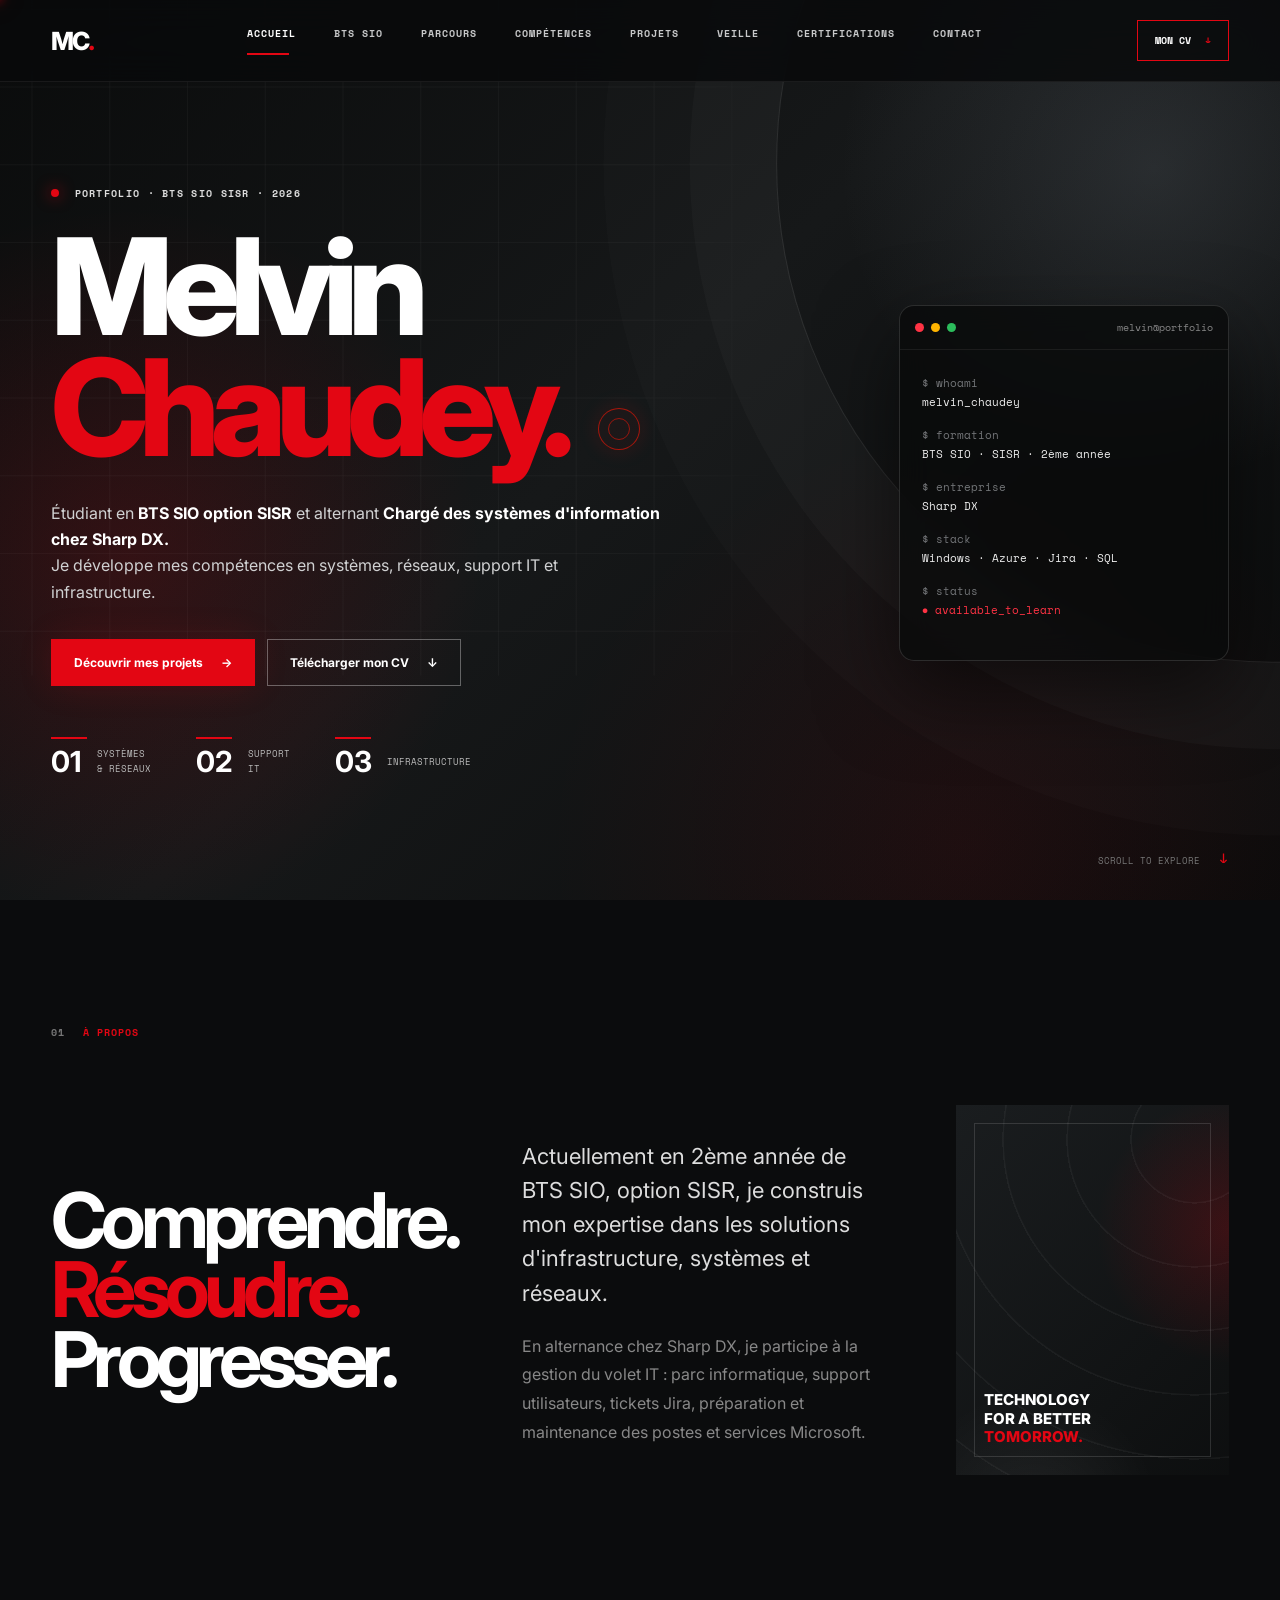
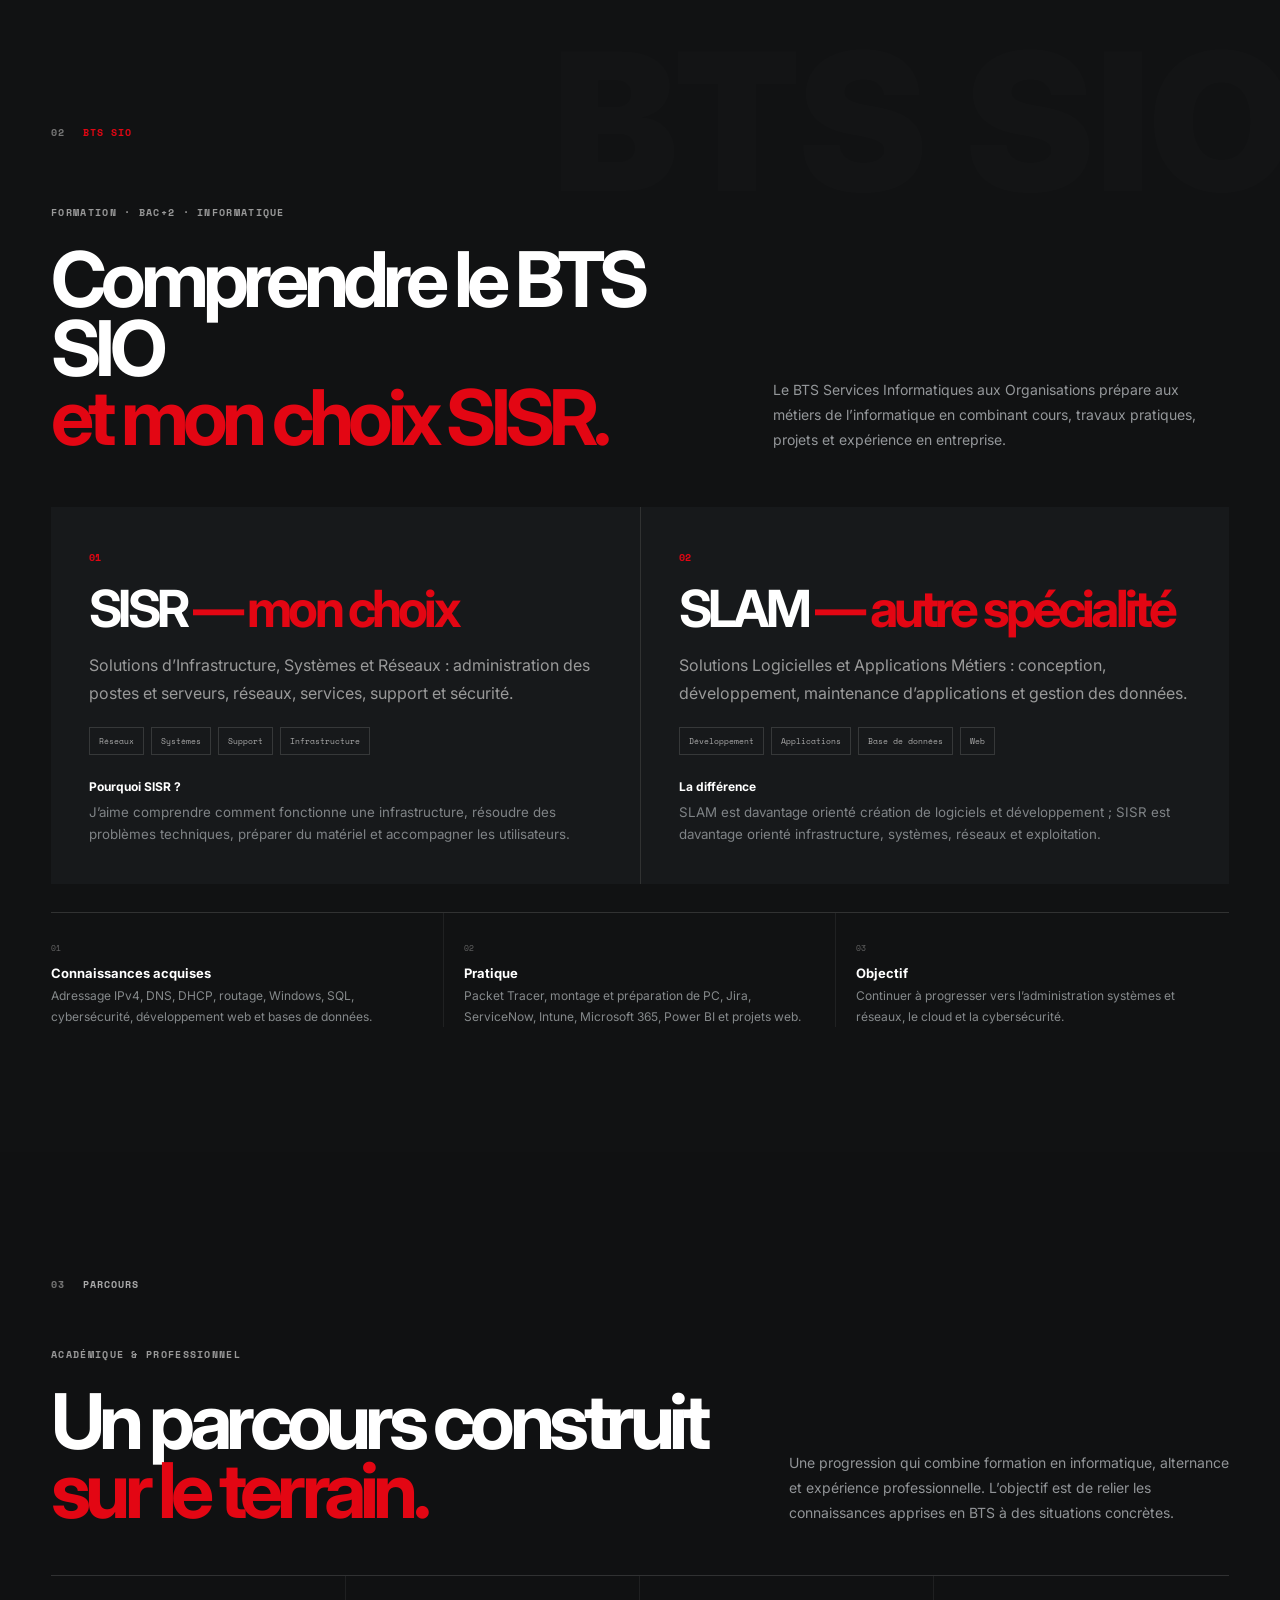
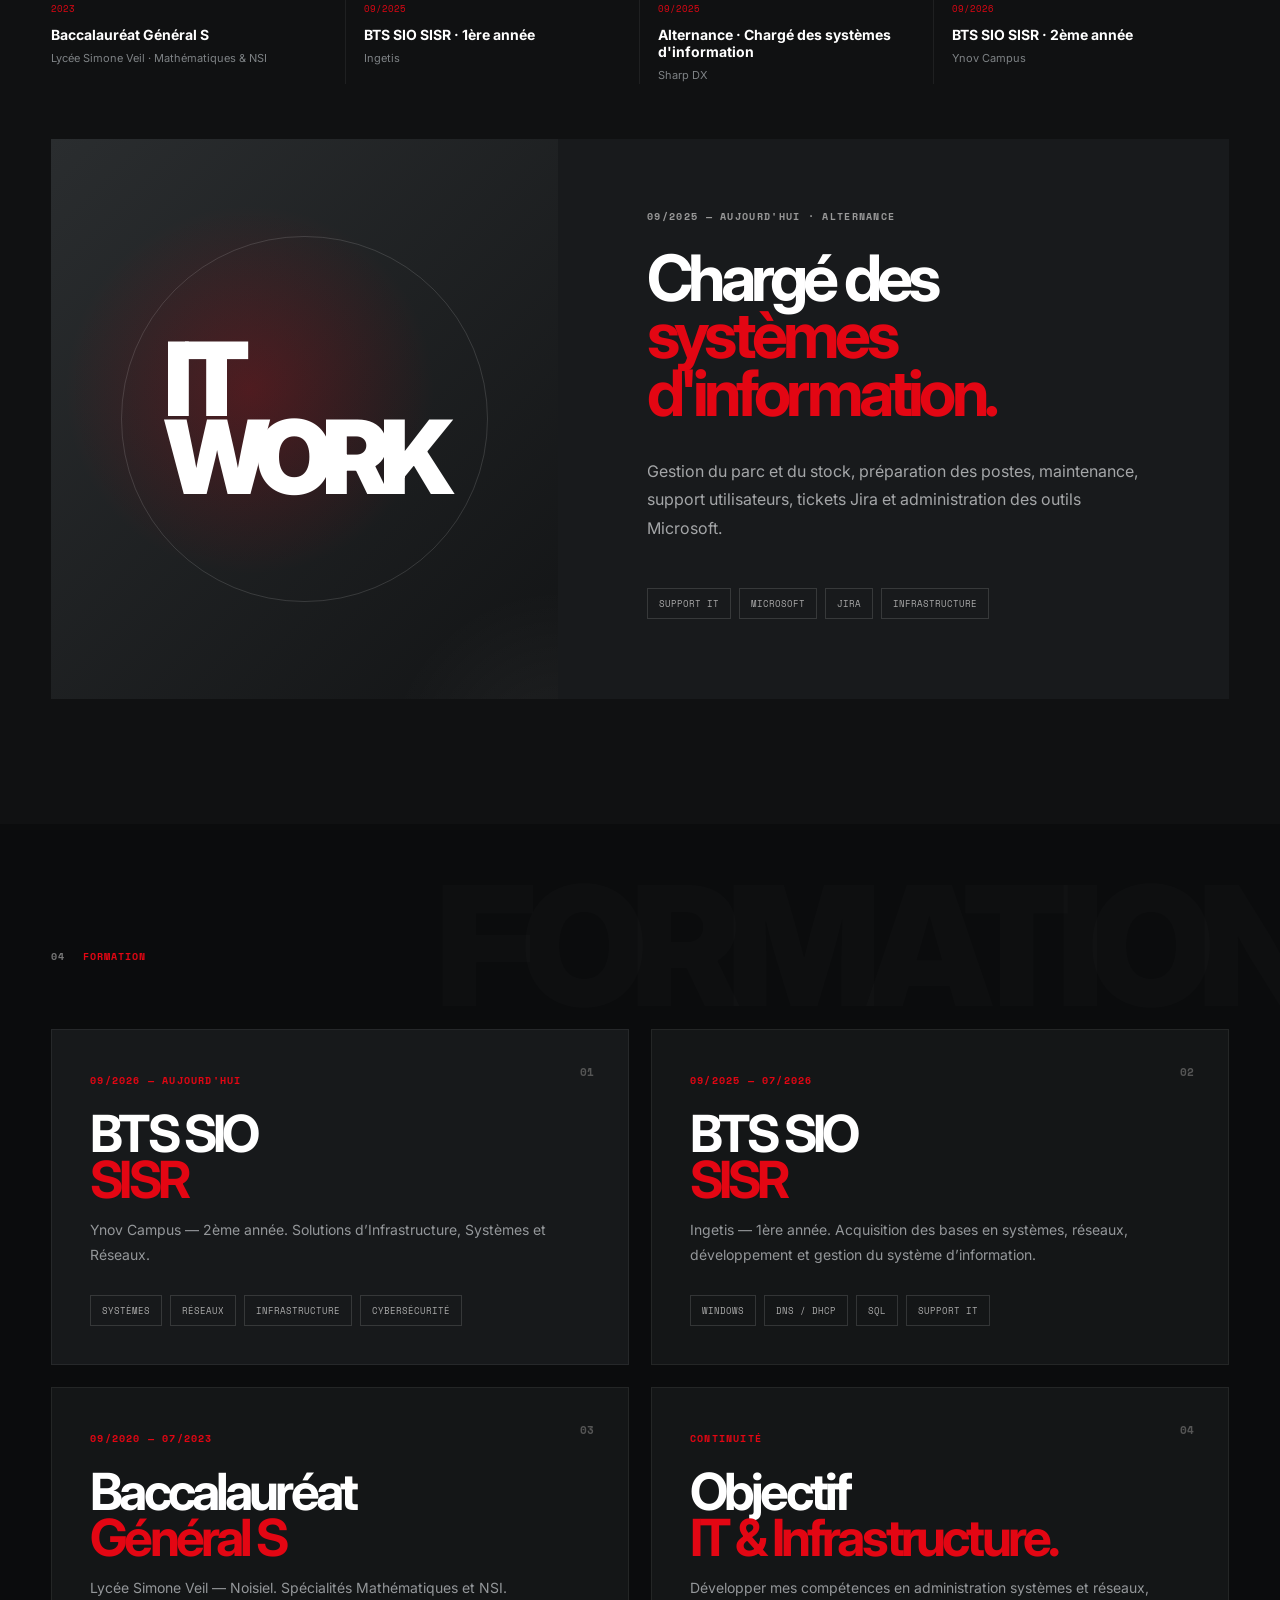
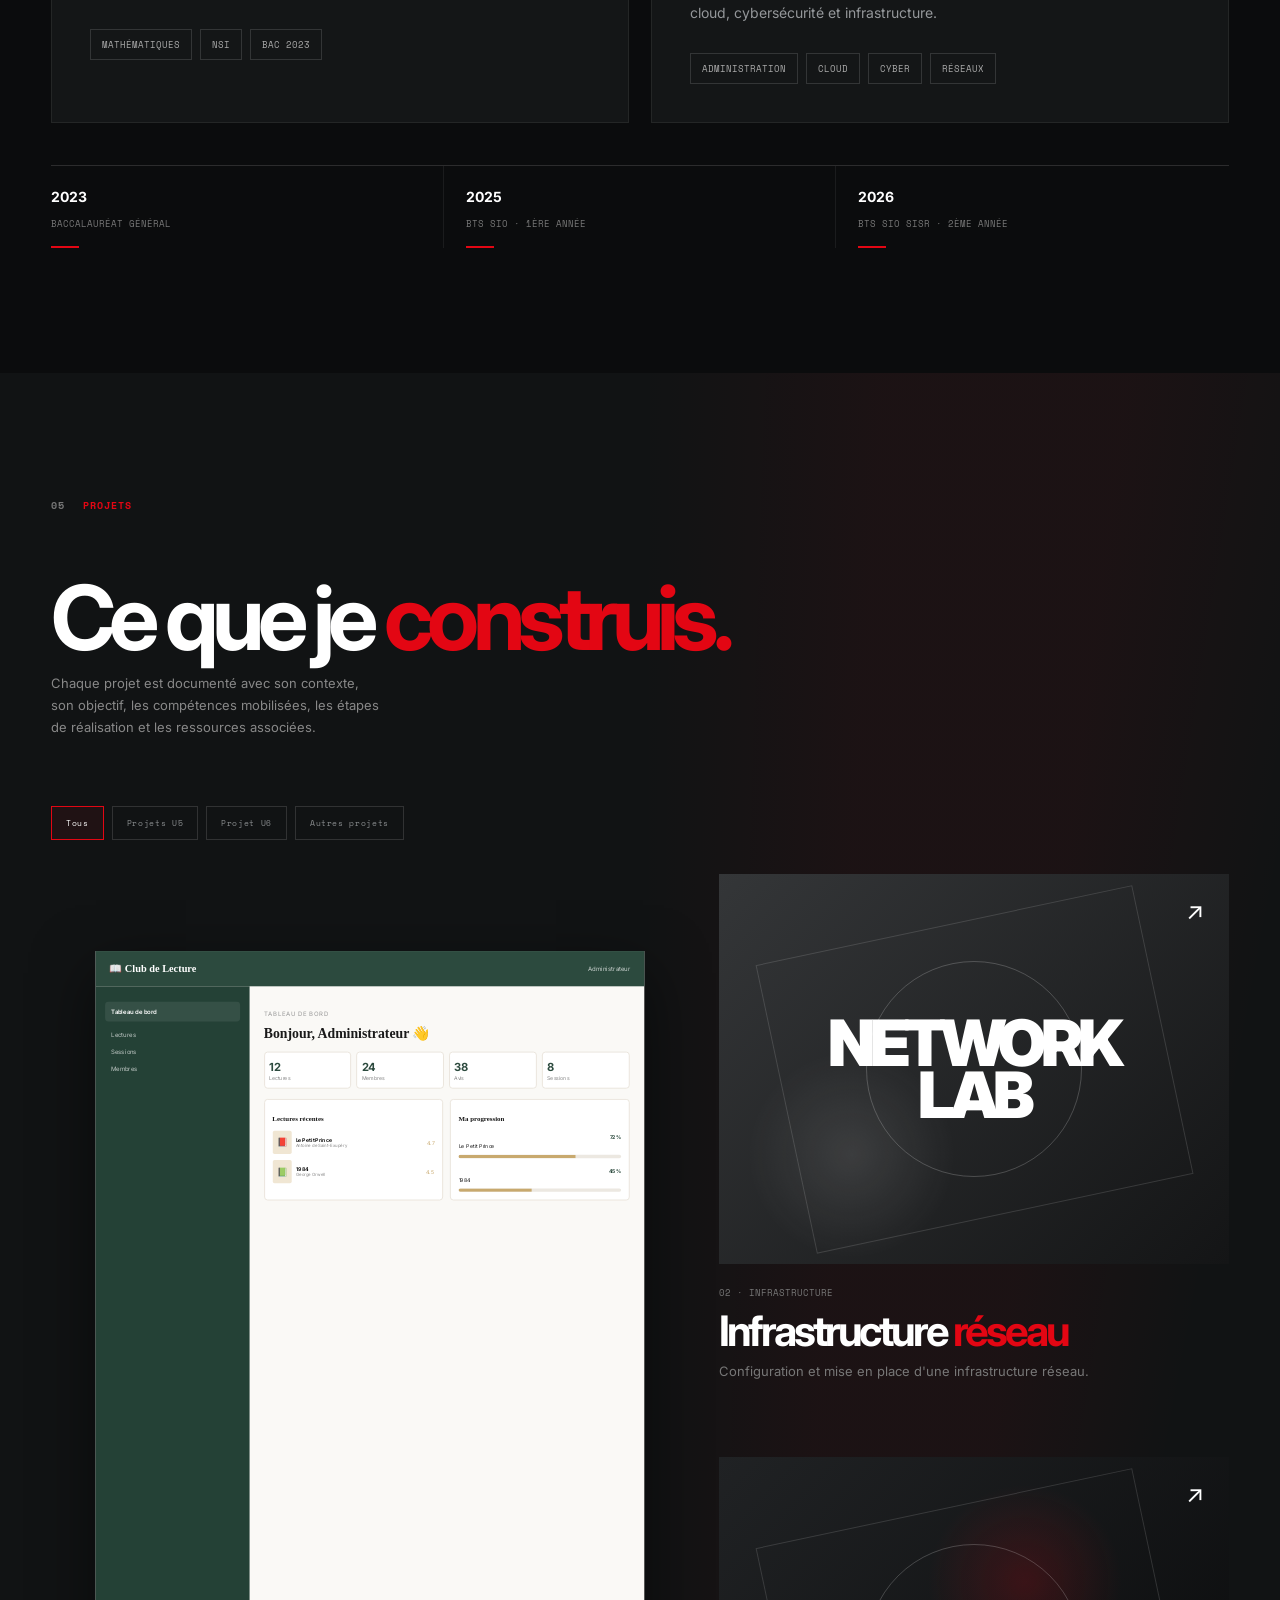
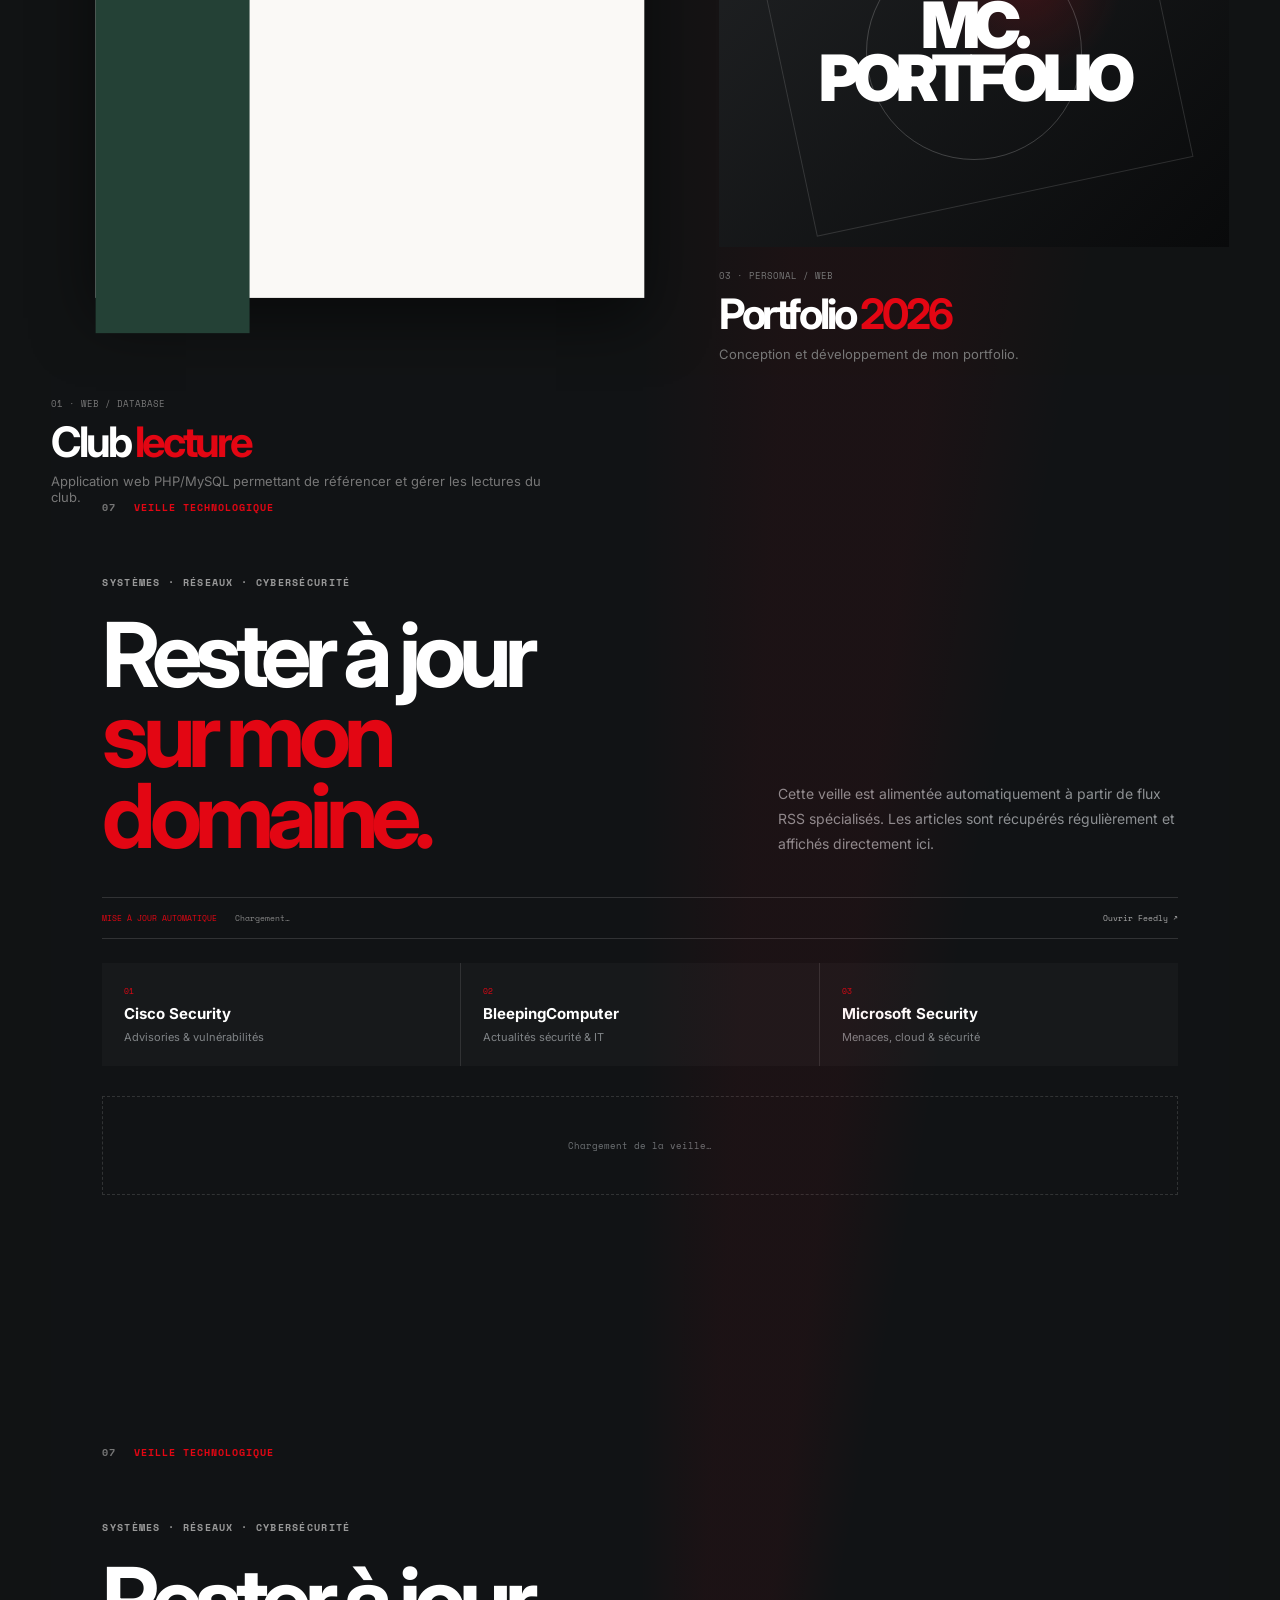
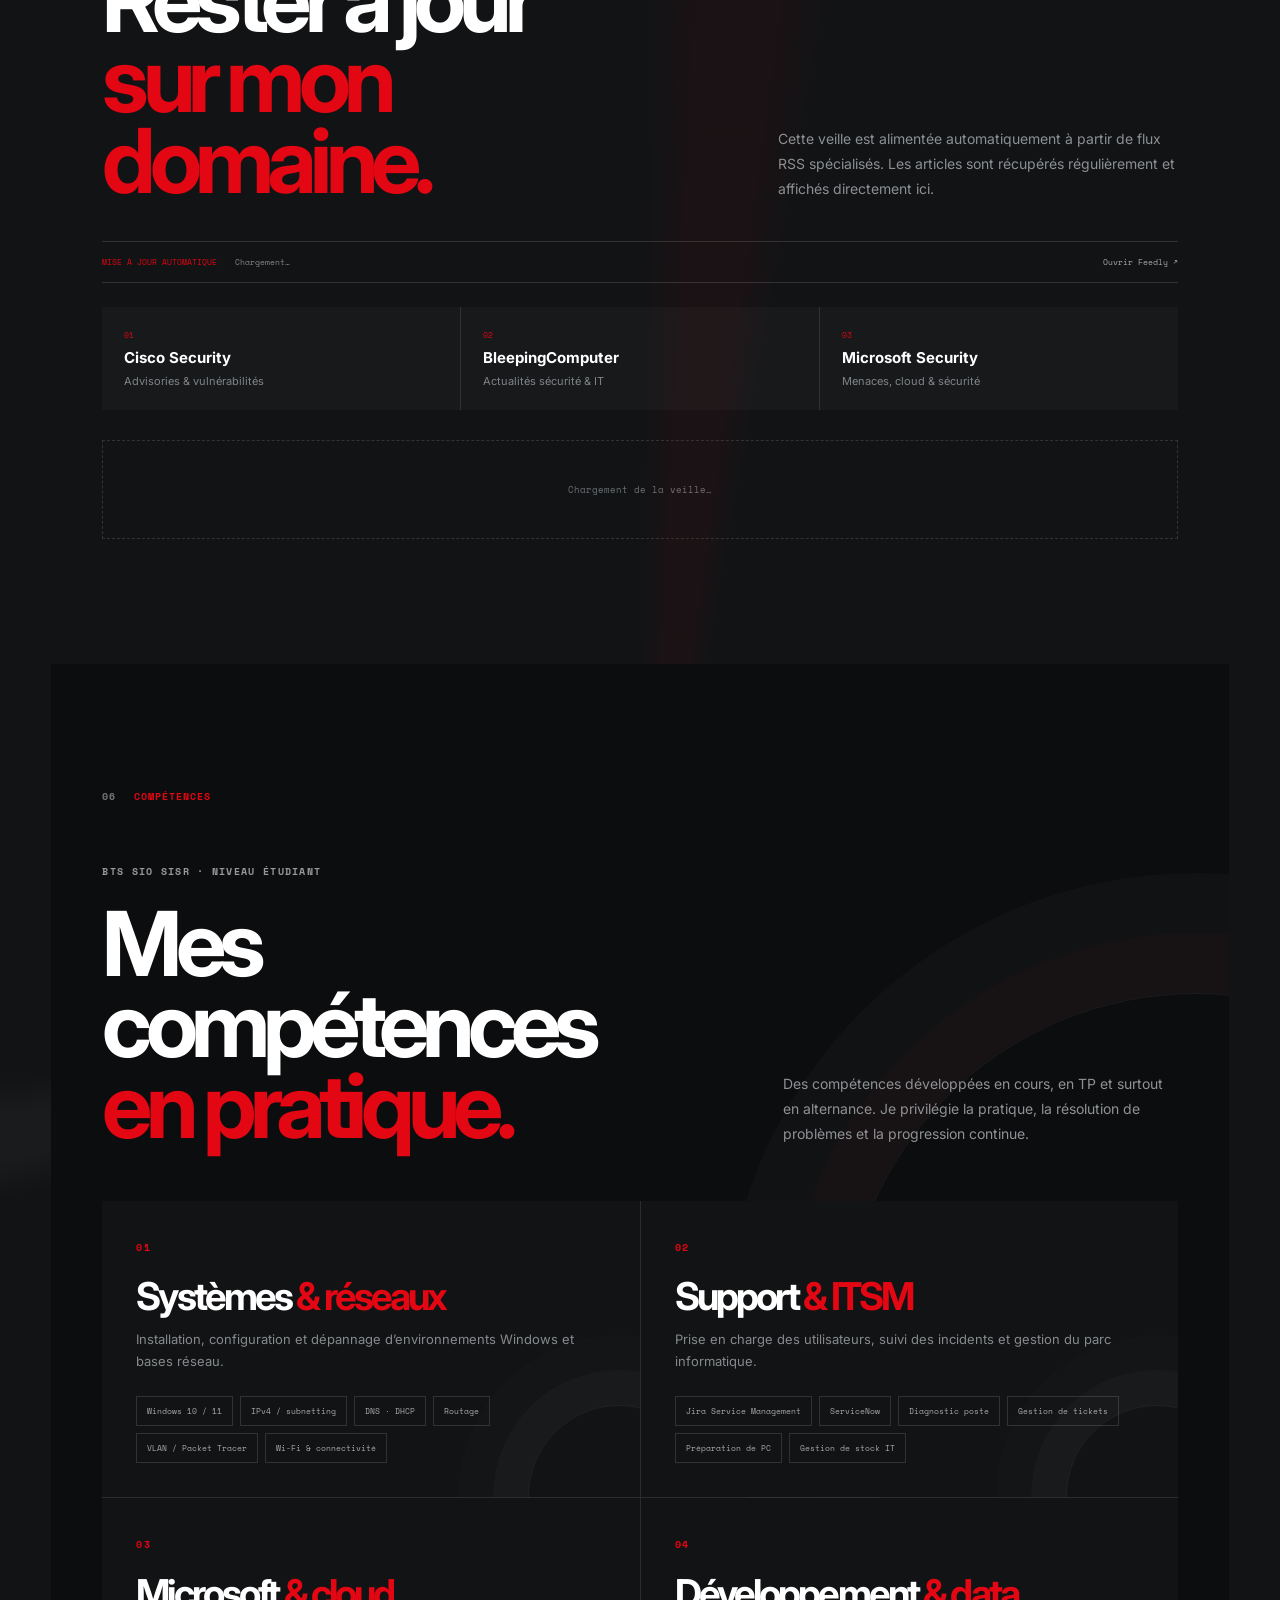
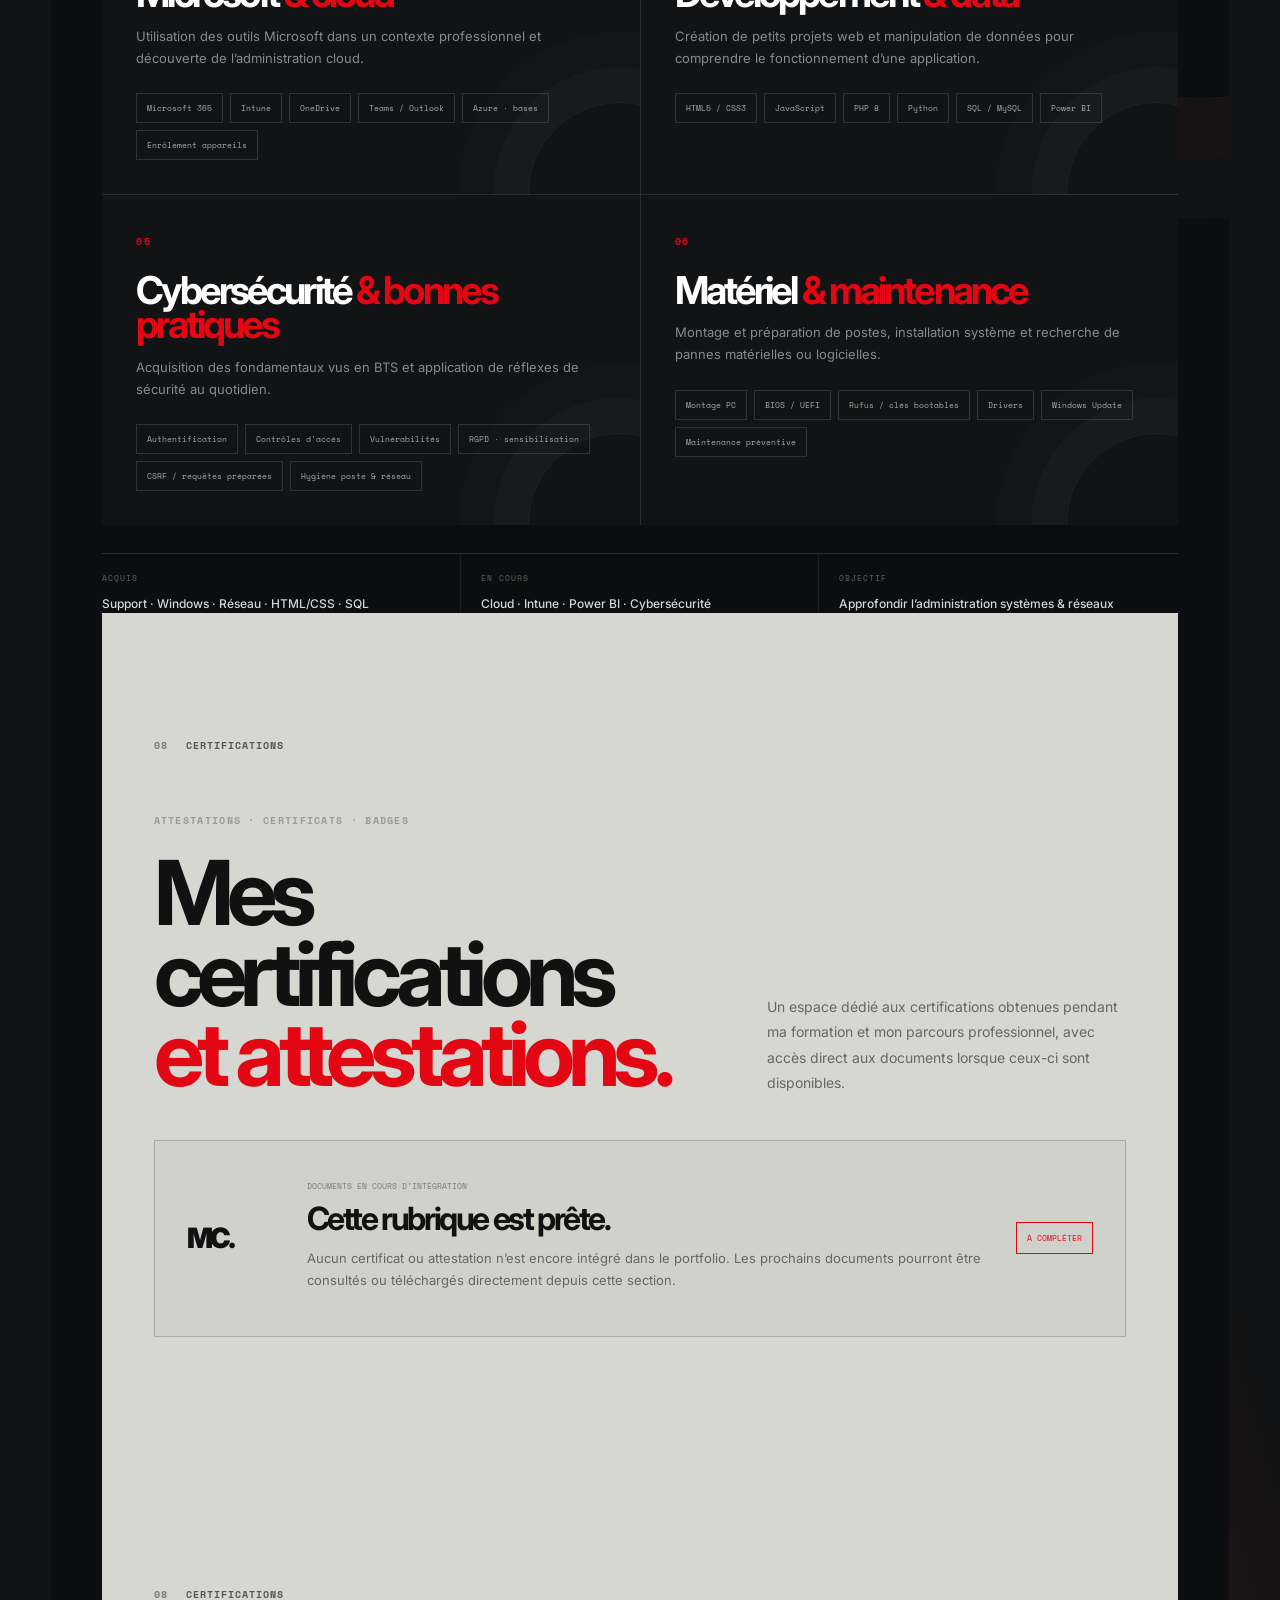
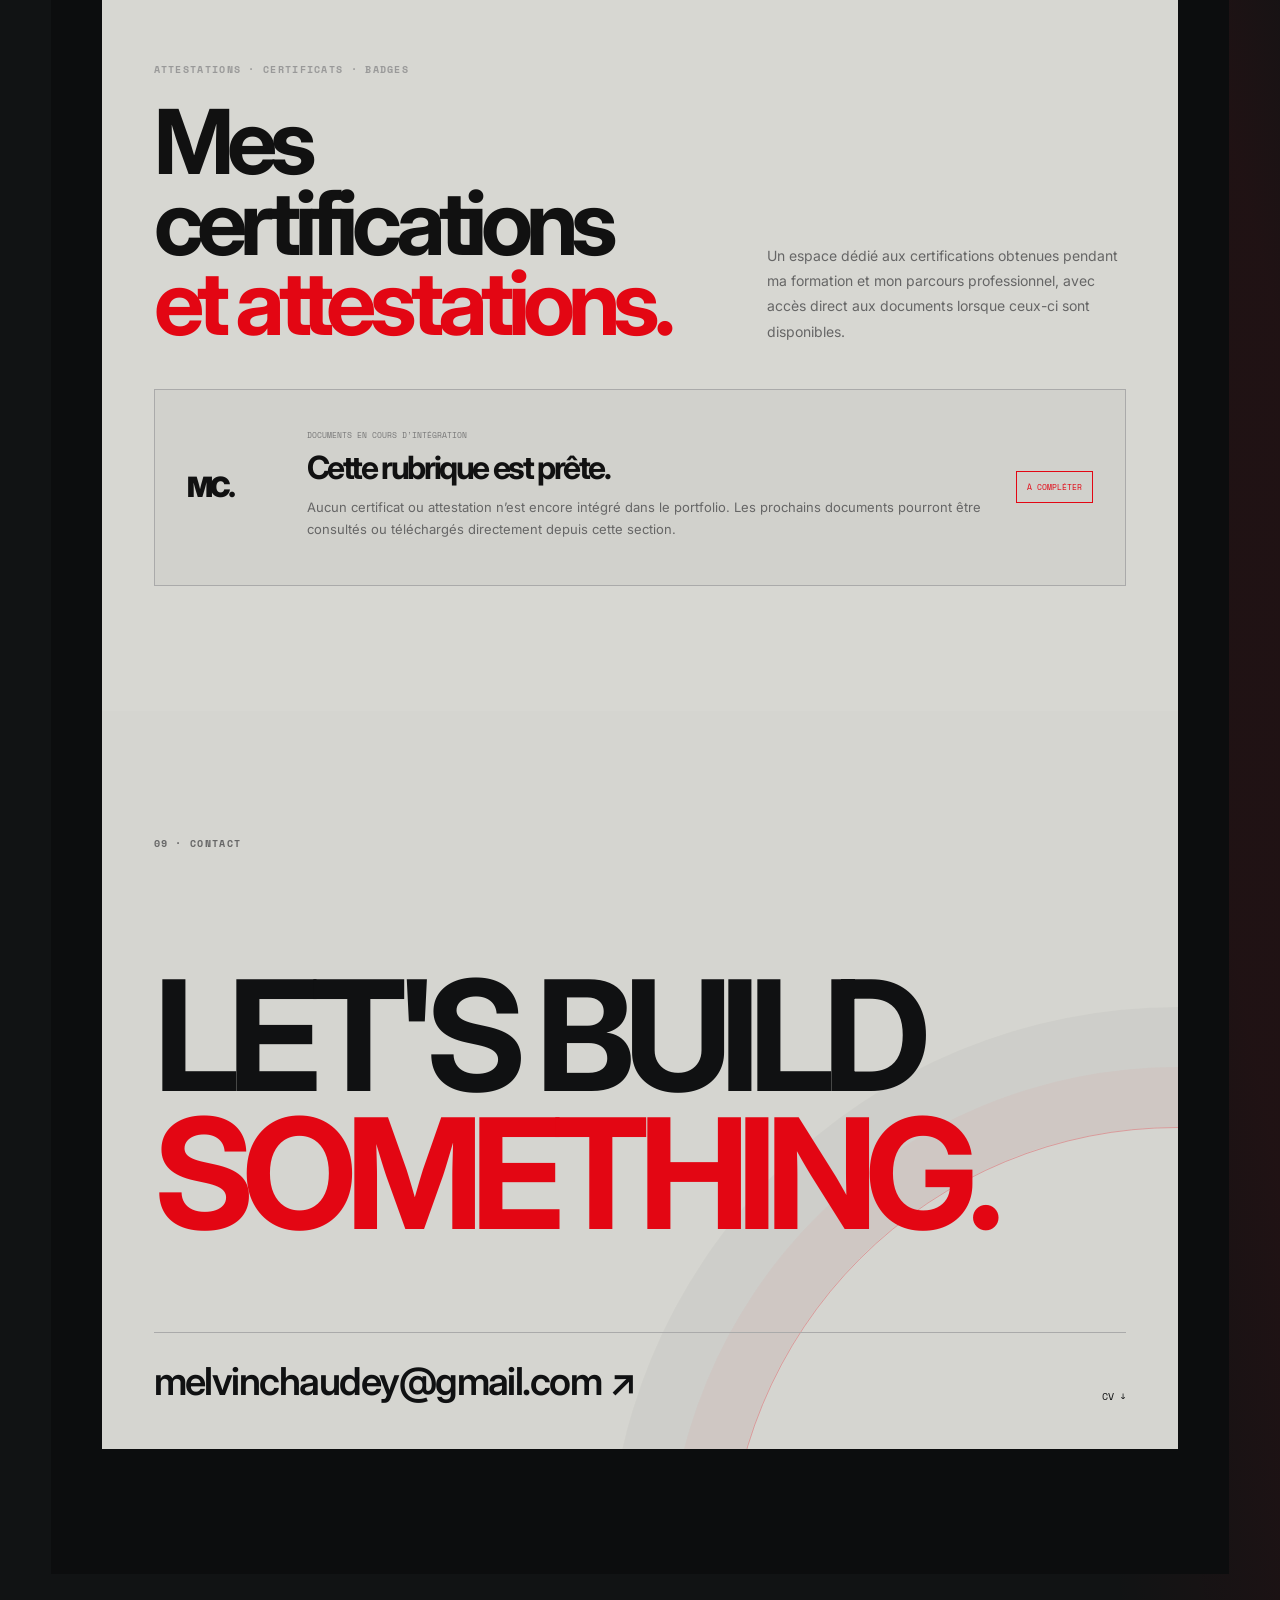
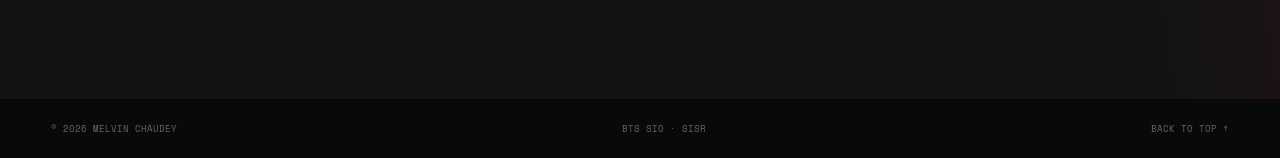
==== commit caeae8e9: "Ajouter U5 U6 veille et certifications" ====
--- a/index.html
+++ b/index.html
@@ -1,4 +1,4 @@
-<!doctype html><html lang="fr"><head><meta charset="UTF-8"><meta name="viewport" content="width=device-width, initial-scale=1.0"><meta name="description" content="Portfolio de Melvin Chaudey — BTS SIO SISR, systèmes, réseaux et support IT."><title>Melvin Chaudey — Portfolio SISR</title><link rel="preconnect" href="https://fonts.googleapis.com"><link rel="preconnect" href="https://fonts.gstatic.com" crossorigin><link href="https://fonts.googleapis.com/css2?family=Inter:wght@400;500;600;700;800;900&family=Space+Mono:wght@400;700&display=swap" rel="stylesheet"><link rel="stylesheet" href="style.css"><link rel="stylesheet" href="animated.css"><link rel="stylesheet" href="formation.css"><link rel="stylesheet" href="cursor.css"></head><body><div class="loader" id="loader"><b>MC.</b></div><header class="nav"><a class="sharp-brand" style="font:800 25px Inter,Arial,sans-serif;letter-spacing:-.09em" href="#home">MC<span style="color:var(--red)">.</span></a><nav id="nav"><a href="#home">ACCUEIL</a><a href="#bts">BTS SIO</a><a href="#parcours">PARCOURS</a><a href="#skills">COMPÉTENCES</a><a href="#projects">PROJETS</a><a href="#veille">VEILLE</a><a href="#certifications">CERTIFICATIONS</a><a href="#contact">CONTACT</a></nav><a class="nav-cv" href="CV_Melvin_Chaudey.docx">MON CV <span>↓</span></a><button class="menu" id="menu">☰</button></header><main><section class="hero" id="home"><div class="hero-bg"></div><div class="hero-wrap"><div class="hero-copy"><p class="eyebrow"><i></i> PORTFOLIO · BTS SIO SISR · 2026</p><h1>Melvin<br><em>Chaudey.</em></h1><p class="intro">Étudiant en <strong>BTS SIO option SISR</strong> et alternant <strong>Chargé des systèmes d'information chez Sharp DX.</strong><br>Je développe mes compétences en systèmes, réseaux, support IT et infrastructure.</p><div class="buttons"><a class="btn primary" href="#projects">Découvrir mes projets <span>→</span></a><a class="btn" href="CV_Melvin_Chaudey.docx">Télécharger mon CV <span>↓</span></a></div><div class="stats"><div><b>01</b><span>SYSTÈMES<br>& RÉSEAUX</span></div><div><b>02</b><span>SUPPORT<br>IT</span></div><div><b>03</b><span>INFRASTRUCTURE</span></div></div></div><div class="terminal"><div class="terminal-head"><span></span><span></span><span></span><small>melvin@portfolio</small></div><div class="terminal-body"><p>$ whoami</p><b>melvin_chaudey</b><p>$ formation</p><b>BTS SIO · SISR · 2ème année</b><p>$ entreprise</p><b>Sharp DX</b><p>$ stack</p><b>Windows · Azure · Jira · SQL</b><p>$ status</p><b class="status">● available_to_learn</b></div></div></div><div class="scroll">SCROLL TO EXPLORE <span>↓</span></div></section><section class="about" id="about"><div class="section-label"><span>01</span><b>À PROPOS</b></div><div class="about-grid"><div><h2>Comprendre.<br><em>Résoudre.</em><br>Progresser.</h2></div><div><p class="lead">Actuellement en 2ème année de BTS SIO, option SISR, je construis mon expertise dans les solutions d'infrastructure, systèmes et réseaux.</p><p>En alternance chez Sharp DX, je participe à la gestion du volet IT : parc informatique, support utilisateurs, tickets Jira, préparation et maintenance des postes et services Microsoft.</p></div><div class="about-visual"><span>TECHNOLOGY<br>FOR A BETTER<br><em>TOMORROW.</em></span></div></div></section><section class="bts-section" id="bts"><div class="section-label"><span>02</span><b>BTS SIO</b></div><div class="bts-head"><div><p class="eyebrow">FORMATION · BAC+2 · INFORMATIQUE</p><h2>Comprendre le BTS SIO<br><em>et mon choix SISR.</em></h2></div><p>Le BTS Services Informatiques aux Organisations prépare aux métiers de l’informatique en combinant cours, travaux pratiques, projets et expérience en entreprise.</p></div><div class="bts-specialties"><article><span>01</span><h3>SISR <em>— mon choix</em></h3><p>Solutions d’Infrastructure, Systèmes et Réseaux : administration des postes et serveurs, réseaux, services, support et sécurité.</p><div class="bts-tags"><i>Réseaux</i><i>Systèmes</i><i>Support</i><i>Infrastructure</i></div><strong>Pourquoi SISR ?</strong><small>J’aime comprendre comment fonctionne une infrastructure, résoudre des problèmes techniques, préparer du matériel et accompagner les utilisateurs.</small></article><article><span>02</span><h3>SLAM <em>— autre spécialité</em></h3><p>Solutions Logicielles et Applications Métiers : conception, développement, maintenance d’applications et gestion des données.</p><div class="bts-tags"><i>Développement</i><i>Applications</i><i>Base de données</i><i>Web</i></div><strong>La différence</strong><small>SLAM est davantage orienté création de logiciels et développement ; SISR est davantage orienté infrastructure, systèmes, réseaux et exploitation.</small></article></div><div class="bts-skills"><div><span>01</span><b>Connaissances acquises</b><p>Adressage IPv4, DNS, DHCP, routage, Windows, SQL, cybersécurité, développement web et bases de données.</p></div><div><span>02</span><b>Pratique</b><p>Packet Tracer, montage et préparation de PC, Jira, ServiceNow, Intune, Microsoft 365, Power BI et projets web.</p></div><div><span>03</span><b>Objectif</b><p>Continuer à progresser vers l’administration systèmes et réseaux, le cloud et la cybersécurité.</p></div></div></section><section class="experience" id="parcours"><div class="section-label light"><span>03</span><b>PARCOURS</b></div><div class="parcours-intro"><div><p class="eyebrow">ACADÉMIQUE & PROFESSIONNEL</p><h2>Un parcours construit<br><em>sur le terrain.</em></h2></div><p>Une progression qui combine formation en informatique, alternance et expérience professionnelle. L’objectif est de relier les connaissances apprises en BTS à des situations concrètes.</p></div><div class="parcours-timeline"><div><span>2023</span><b>Baccalauréat Général S</b><small>Lycée Simone Veil · Mathématiques & NSI</small></div><div><span>09/2025</span><b>BTS SIO SISR · 1ère année</b><small>Ingetis</small></div><div><span>09/2025</span><b>Alternance · Chargé des systèmes d'information</b><small>Sharp DX</small></div><div><span>09/2026</span><b>BTS SIO SISR · 2ème année</b><small>Ynov Campus</small></div></div><article class="exp-card"><div class="exp-art"><span>IT<br>WORK</span></div><div class="exp-content"><p class="eyebrow">09/2025 — AUJOURD'HUI · ALTERNANCE</p><h2>Chargé des<br><em>systèmes d'information.</em></h2><p>Gestion du parc et du stock, préparation des postes, maintenance, support utilisateurs, tickets Jira et administration des outils Microsoft.</p><div class="tags"><span>SUPPORT IT</span><span>MICROSOFT</span><span>JIRA</span><span>INFRASTRUCTURE</span></div></div></article></section><section class="formation" id="formation"><div class="section-label"><span>04</span><b>FORMATION</b></div><div class="formation-grid"><article class="formation-card accent"><span class="formation-year">09/2026 — AUJOURD'HUI</span><span class="mark">01</span><h3>BTS SIO<br><em>SISR</em></h3><p>Ynov Campus — 2ème année. Solutions d’Infrastructure, Systèmes et Réseaux.</p><div class="formation-meta"><span>SYSTÈMES</span><span>RÉSEAUX</span><span>INFRASTRUCTURE</span><span>CYBERSÉCURITÉ</span></div></article><article class="formation-card"><span class="formation-year">09/2025 — 07/2026</span><span class="mark">02</span><h3>BTS SIO<br><em>SISR</em></h3><p>Ingetis — 1ère année. Acquisition des bases en systèmes, réseaux, développement et gestion du système d’information.</p><div class="formation-meta"><span>WINDOWS</span><span>DNS / DHCP</span><span>SQL</span><span>SUPPORT IT</span></div></article><article class="formation-card"><span class="formation-year">09/2020 — 07/2023</span><span class="mark">03</span><h3>Baccalauréat<br><em>Général S</em></h3><p>Lycée Simone Veil — Noisiel. Spécialités Mathématiques et NSI.</p><div class="formation-meta"><span>MATHÉMATIQUES</span><span>NSI</span><span>BAC 2023</span></div></article><article class="formation-card"><span class="formation-year">CONTINUITÉ</span><span class="mark">04</span><h3>Objectif<br><em>IT & Infrastructure.</em></h3><p>Développer mes compétences en administration systèmes et réseaux, cloud, cybersécurité et infrastructure.</p><div class="formation-meta"><span>ADMINISTRATION</span><span>CLOUD</span><span>CYBER</span><span>RÉSEAUX</span></div></article></div><div class="formation-timeline"><div class="formation-step"><b>2023</b><span>BACCALAURÉAT GÉNÉRAL</span><i></i></div><div class="formation-step"><b>2025</b><span>BTS SIO · 1ÈRE ANNÉE</span><i></i></div><div class="formation-step"><b>2026</b><span>BTS SIO SISR · 2ÈME ANNÉE</span><i></i></div></div></section><section class="projects" id="projects"><div class="section-label"><span>05</span><b>PROJETS</b></div><div class="project-head"><div><h2>Ce que je <em>construis.</em></h2><p>Chaque projet est documenté avec son contexte, son objectif, les compétences mobilisées, les étapes de réalisation et les ressources associées.</p></div></div><div class="project-tabs" role="tablist"><button class="project-tab active" data-filter="all" type="button">Tous</button><button class="project-tab" data-filter="u5" type="button">Projets U5</button><button class="project-tab" data-filter="u6" type="button">Projet U6</button><button class="project-tab" data-filter="other" type="button">Autres projets</button></div><div class="project-grid"><article class="project-card project-club" data-project="club" data-track="other"><div class="club-ui"><div class="club-nav"><b>📖 Club de Lecture</b><span>Administrateur</span></div><div class="club-layout"><aside><b>Tableau de bord</b><span>Lectures</span><span>Sessions</span><span>Membres</span></aside><div class="club-content"><small>TABLEAU DE BORD</small><h4>Bonjour, Administrateur 👋</h4><div class="club-stats"><div><b>12</b><span>Lectures</span></div><div><b>24</b><span>Membres</span></div><div><b>38</b><span>Avis</span></div><div><b>8</b><span>Sessions</span></div></div><div class="club-cols"><div class="club-panel"><strong>Lectures récentes</strong><div class="club-book"><i>📕</i><span><b>Le Petit Prince</b><small>Antoine de Saint-Exupéry</small></span><em>4.7</em></div><div class="club-book"><i>📗</i><span><b>1984</b><small>George Orwell</small></span><em>4.5</em></div></div><div class="club-panel"><strong>Ma progression</strong><div class="mini-progress"><span>Le Petit Prince</span><b>72%</b><i><u style="width:72%"></u></i></div><div class="mini-progress"><span>1984</span><b>45%</b><i><u style="width:45%"></u></i></div></div></div></div></div></div><small>01 · WEB / DATABASE</small><h3>Club <em>lecture</em></h3><p>Application web PHP/MySQL permettant de référencer et gérer les lectures du club.</p></article><article class="project-card" data-project="network" data-track="u5"><div class="project-art reading"><span>NETWORK<br>LAB</span><b>↗</b></div><small>02 · INFRASTRUCTURE</small><h3>Infrastructure <em>réseau</em></h3><p>Configuration et mise en place d'une infrastructure réseau.</p></article><article class="project-card" data-project="portfolio" data-track="other"><div class="project-art portfolio"><span>MC.<br>PORTFOLIO</span><b>↗</b></div><small>03 · PERSONAL / WEB</small><h3>Portfolio <em>2026</em></h3><p>Conception et développement de mon portfolio.</p></article></div><section class="veille-section" id="veille"><div class="section-label light"><span>07</span><b>VEILLE TECHNOLOGIQUE</b></div><div class="veille-head"><div><p class="eyebrow">SYSTÈMES · RÉSEAUX · CYBERSÉCURITÉ</p><h2>Rester à jour<br><em>sur mon domaine.</em></h2></div><p>Cette veille est alimentée automatiquement à partir de flux RSS spécialisés. Les articles sont récupérés régulièrement et affichés directement ici.</p></div><div class="veille-meta"><span>MISE À JOUR AUTOMATIQUE</span><b id="veilleUpdated">Chargement…</b><a href="https://feedly.com/" target="_blank" rel="noopener">Ouvrir Feedly ↗</a></div><div class="veille-sources"><a href="https://sec.cloudapps.cisco.com/security/center/rss.x?i=44" target="_blank" rel="noopener"><small>01</small><b>Cisco Security</b><span>Advisories & vulnérabilités</span></a><a href="https://www.bleepingcomputer.com/rss-feeds/" target="_blank" rel="noopener"><small>02</small><b>BleepingComputer</b><span>Actualités sécurité & IT</span></a><a href="https://www.microsoft.com/en-us/security/blog/" target="_blank" rel="noopener"><small>03</small><b>Microsoft Security</b><span>Menaces, cloud & sécurité</span></a></div><div class="veille-grid" id="veilleFeed"><div class="veille-empty">Chargement de la veille…</div></div></section></section><section class="skills" id="skills">
+<!doctype html><html lang="fr"><head><meta charset="UTF-8"><meta name="viewport" content="width=device-width, initial-scale=1.0"><meta name="description" content="Portfolio de Melvin Chaudey — BTS SIO SISR, systèmes, réseaux et support IT."><title>Melvin Chaudey — Portfolio SISR</title><link rel="preconnect" href="https://fonts.googleapis.com"><link rel="preconnect" href="https://fonts.gstatic.com" crossorigin><link href="https://fonts.googleapis.com/css2?family=Inter:wght@400;500;600;700;800;900&family=Space+Mono:wght@400;700&display=swap" rel="stylesheet"><link rel="stylesheet" href="style.css"><link rel="stylesheet" href="animated.css"><link rel="stylesheet" href="formation.css"><link rel="stylesheet" href="cursor.css"></head><body><div class="loader" id="loader"><b>MC.</b></div><header class="nav"><a class="sharp-brand" style="font:800 25px Inter,Arial,sans-serif;letter-spacing:-.09em" href="#home">MC<span style="color:var(--red)">.</span></a><nav id="nav"><a href="#home">ACCUEIL</a><a href="#bts">BTS SIO</a><a href="#parcours">PARCOURS</a><a href="#skills">COMPÉTENCES</a><a href="#projects">PROJETS</a><a href="#veille">VEILLE</a><a href="#certifications">CERTIFICATIONS</a><a href="#contact">CONTACT</a></nav><a class="nav-cv" href="CV_Melvin_Chaudey.docx">MON CV <span>↓</span></a><button class="menu" id="menu">☰</button></header><main><section class="hero" id="home"><div class="hero-bg"></div><div class="hero-wrap"><div class="hero-copy"><p class="eyebrow"><i></i> PORTFOLIO · BTS SIO SISR · 2026</p><h1>Melvin<br><em>Chaudey.</em></h1><p class="intro">Étudiant en <strong>BTS SIO option SISR</strong> et alternant <strong>Chargé des systèmes d'information chez Sharp DX.</strong><br>Je développe mes compétences en systèmes, réseaux, support IT et infrastructure.</p><div class="buttons"><a class="btn primary" href="#projects">Découvrir mes projets <span>→</span></a><a class="btn" href="CV_Melvin_Chaudey.docx">Télécharger mon CV <span>↓</span></a></div><div class="stats"><div><b>01</b><span>SYSTÈMES<br>& RÉSEAUX</span></div><div><b>02</b><span>SUPPORT<br>IT</span></div><div><b>03</b><span>INFRASTRUCTURE</span></div></div></div><div class="terminal"><div class="terminal-head"><span></span><span></span><span></span><small>melvin@portfolio</small></div><div class="terminal-body"><p>$ whoami</p><b>melvin_chaudey</b><p>$ formation</p><b>BTS SIO · SISR · 2ème année</b><p>$ entreprise</p><b>Sharp DX</b><p>$ stack</p><b>Windows · Azure · Jira · SQL</b><p>$ status</p><b class="status">● available_to_learn</b></div></div></div><div class="scroll">SCROLL TO EXPLORE <span>↓</span></div></section><section class="about" id="about"><div class="section-label"><span>01</span><b>À PROPOS</b></div><div class="about-grid"><div><h2>Comprendre.<br><em>Résoudre.</em><br>Progresser.</h2></div><div><p class="lead">Actuellement en 2ème année de BTS SIO, option SISR, je construis mon expertise dans les solutions d'infrastructure, systèmes et réseaux.</p><p>En alternance chez Sharp DX, je participe à la gestion du volet IT : parc informatique, support utilisateurs, tickets Jira, préparation et maintenance des postes et services Microsoft.</p></div><div class="about-visual"><span>TECHNOLOGY<br>FOR A BETTER<br><em>TOMORROW.</em></span></div></div></section><section class="bts-section" id="bts"><div class="section-label"><span>02</span><b>BTS SIO</b></div><div class="bts-head"><div><p class="eyebrow">FORMATION · BAC+2 · INFORMATIQUE</p><h2>Comprendre le BTS SIO<br><em>et mon choix SISR.</em></h2></div><p>Le BTS Services Informatiques aux Organisations prépare aux métiers de l’informatique en combinant cours, travaux pratiques, projets et expérience en entreprise.</p></div><div class="bts-specialties"><article><span>01</span><h3>SISR <em>— mon choix</em></h3><p>Solutions d’Infrastructure, Systèmes et Réseaux : administration des postes et serveurs, réseaux, services, support et sécurité.</p><div class="bts-tags"><i>Réseaux</i><i>Systèmes</i><i>Support</i><i>Infrastructure</i></div><strong>Pourquoi SISR ?</strong><small>J’aime comprendre comment fonctionne une infrastructure, résoudre des problèmes techniques, préparer du matériel et accompagner les utilisateurs.</small></article><article><span>02</span><h3>SLAM <em>— autre spécialité</em></h3><p>Solutions Logicielles et Applications Métiers : conception, développement, maintenance d’applications et gestion des données.</p><div class="bts-tags"><i>Développement</i><i>Applications</i><i>Base de données</i><i>Web</i></div><strong>La différence</strong><small>SLAM est davantage orienté création de logiciels et développement ; SISR est davantage orienté infrastructure, systèmes, réseaux et exploitation.</small></article></div><div class="bts-skills"><div><span>01</span><b>Connaissances acquises</b><p>Adressage IPv4, DNS, DHCP, routage, Windows, SQL, cybersécurité, développement web et bases de données.</p></div><div><span>02</span><b>Pratique</b><p>Packet Tracer, montage et préparation de PC, Jira, ServiceNow, Intune, Microsoft 365, Power BI et projets web.</p></div><div><span>03</span><b>Objectif</b><p>Continuer à progresser vers l’administration systèmes et réseaux, le cloud et la cybersécurité.</p></div></div></section><section class="experience" id="parcours"><div class="section-label light"><span>03</span><b>PARCOURS</b></div><div class="parcours-intro"><div><p class="eyebrow">ACADÉMIQUE & PROFESSIONNEL</p><h2>Un parcours construit<br><em>sur le terrain.</em></h2></div><p>Une progression qui combine formation en informatique, alternance et expérience professionnelle. L’objectif est de relier les connaissances apprises en BTS à des situations concrètes.</p></div><div class="parcours-timeline"><div><span>2023</span><b>Baccalauréat Général S</b><small>Lycée Simone Veil · Mathématiques & NSI</small></div><div><span>09/2025</span><b>BTS SIO SISR · 1ère année</b><small>Ingetis</small></div><div><span>09/2025</span><b>Alternance · Chargé des systèmes d'information</b><small>Sharp DX</small></div><div><span>09/2026</span><b>BTS SIO SISR · 2ème année</b><small>Ynov Campus</small></div></div><article class="exp-card"><div class="exp-art"><span>IT<br>WORK</span></div><div class="exp-content"><p class="eyebrow">09/2025 — AUJOURD'HUI · ALTERNANCE</p><h2>Chargé des<br><em>systèmes d'information.</em></h2><p>Gestion du parc et du stock, préparation des postes, maintenance, support utilisateurs, tickets Jira et administration des outils Microsoft.</p><div class="tags"><span>SUPPORT IT</span><span>MICROSOFT</span><span>JIRA</span><span>INFRASTRUCTURE</span></div></div></article></section><section class="formation" id="formation"><div class="section-label"><span>04</span><b>FORMATION</b></div><div class="formation-grid"><article class="formation-card accent"><span class="formation-year">09/2026 — AUJOURD'HUI</span><span class="mark">01</span><h3>BTS SIO<br><em>SISR</em></h3><p>Ynov Campus — 2ème année. Solutions d’Infrastructure, Systèmes et Réseaux.</p><div class="formation-meta"><span>SYSTÈMES</span><span>RÉSEAUX</span><span>INFRASTRUCTURE</span><span>CYBERSÉCURITÉ</span></div></article><article class="formation-card"><span class="formation-year">09/2025 — 07/2026</span><span class="mark">02</span><h3>BTS SIO<br><em>SISR</em></h3><p>Ingetis — 1ère année. Acquisition des bases en systèmes, réseaux, développement et gestion du système d’information.</p><div class="formation-meta"><span>WINDOWS</span><span>DNS / DHCP</span><span>SQL</span><span>SUPPORT IT</span></div></article><article class="formation-card"><span class="formation-year">09/2020 — 07/2023</span><span class="mark">03</span><h3>Baccalauréat<br><em>Général S</em></h3><p>Lycée Simone Veil — Noisiel. Spécialités Mathématiques et NSI.</p><div class="formation-meta"><span>MATHÉMATIQUES</span><span>NSI</span><span>BAC 2023</span></div></article><article class="formation-card"><span class="formation-year">CONTINUITÉ</span><span class="mark">04</span><h3>Objectif<br><em>IT & Infrastructure.</em></h3><p>Développer mes compétences en administration systèmes et réseaux, cloud, cybersécurité et infrastructure.</p><div class="formation-meta"><span>ADMINISTRATION</span><span>CLOUD</span><span>CYBER</span><span>RÉSEAUX</span></div></article></div><div class="formation-timeline"><div class="formation-step"><b>2023</b><span>BACCALAURÉAT GÉNÉRAL</span><i></i></div><div class="formation-step"><b>2025</b><span>BTS SIO · 1ÈRE ANNÉE</span><i></i></div><div class="formation-step"><b>2026</b><span>BTS SIO SISR · 2ÈME ANNÉE</span><i></i></div></div></section><section class="projects" id="projects"><div class="section-label"><span>05</span><b>PROJETS</b></div><div class="project-head"><div><h2>Ce que je <em>construis.</em></h2><p>Chaque projet est documenté avec son contexte, son objectif, les compétences mobilisées, les étapes de réalisation et les ressources associées.</p></div></div><div class="project-tabs" role="tablist"><button class="project-tab active" data-filter="all" type="button">Tous</button><button class="project-tab" data-filter="u5" type="button">Projets U5</button><button class="project-tab" data-filter="u6" type="button">Projet U6</button><button class="project-tab" data-filter="other" type="button">Autres projets</button></div><div class="project-grid"><article class="project-card project-club" data-project="club" data-track="other"><div class="club-ui"><div class="club-nav"><b>📖 Club de Lecture</b><span>Administrateur</span></div><div class="club-layout"><aside><b>Tableau de bord</b><span>Lectures</span><span>Sessions</span><span>Membres</span></aside><div class="club-content"><small>TABLEAU DE BORD</small><h4>Bonjour, Administrateur 👋</h4><div class="club-stats"><div><b>12</b><span>Lectures</span></div><div><b>24</b><span>Membres</span></div><div><b>38</b><span>Avis</span></div><div><b>8</b><span>Sessions</span></div></div><div class="club-cols"><div class="club-panel"><strong>Lectures récentes</strong><div class="club-book"><i>📕</i><span><b>Le Petit Prince</b><small>Antoine de Saint-Exupéry</small></span><em>4.7</em></div><div class="club-book"><i>📗</i><span><b>1984</b><small>George Orwell</small></span><em>4.5</em></div></div><div class="club-panel"><strong>Ma progression</strong><div class="mini-progress"><span>Le Petit Prince</span><b>72%</b><i><u style="width:72%"></u></i></div><div class="mini-progress"><span>1984</span><b>45%</b><i><u style="width:45%"></u></i></div></div></div></div></div></div><small>01 · WEB / DATABASE</small><h3>Club <em>lecture</em></h3><p>Application web PHP/MySQL permettant de référencer et gérer les lectures du club.</p></article><article class="project-card" data-project="network" data-track="u5"><div class="project-art reading"><span>NETWORK<br>LAB</span><b>↗</b></div><small>02 · INFRASTRUCTURE</small><h3>Infrastructure <em>réseau</em></h3><p>Configuration et mise en place d'une infrastructure réseau.</p></article><article class="project-card" data-project="portfolio" data-track="other"><div class="project-art portfolio"><span>MC.<br>PORTFOLIO</span><b>↗</b></div><small>03 · PERSONAL / WEB</small><h3>Portfolio <em>2026</em></h3><p>Conception et développement de mon portfolio.</p></article></div><section class="veille-section" id="veille"><div class="section-label light"><span>07</span><b>VEILLE TECHNOLOGIQUE</b></div><div class="veille-head"><div><p class="eyebrow">SYSTÈMES · RÉSEAUX · CYBERSÉCURITÉ</p><h2>Rester à jour<br><em>sur mon domaine.</em></h2></div><p>Cette veille est alimentée automatiquement à partir de flux RSS spécialisés. Les articles sont récupérés régulièrement et affichés directement ici.</p></div><div class="veille-meta"><span>MISE À JOUR AUTOMATIQUE</span><b id="veilleUpdated">Chargement…</b><a href="https://feedly.com/" target="_blank" rel="noopener">Ouvrir Feedly ↗</a></div><div class="veille-sources"><a href="https://sec.cloudapps.cisco.com/security/center/rss.x?i=44" target="_blank" rel="noopener"><small>01</small><b>Cisco Security</b><span>Advisories & vulnérabilités</span></a><a href="https://www.bleepingcomputer.com/rss-feeds/" target="_blank" rel="noopener"><small>02</small><b>BleepingComputer</b><span>Actualités sécurité & IT</span></a><a href="https://www.microsoft.com/en-us/security/blog/" target="_blank" rel="noopener"><small>03</small><b>Microsoft Security</b><span>Menaces, cloud & sécurité</span></a></div><div class="veille-grid" id="veilleFeed"><div class="veille-empty">Chargement de la veille…</div></div></section><section class="veille-section" id="veille"><div class="section-label light"><span>07</span><b>VEILLE TECHNOLOGIQUE</b></div><div class="veille-head"><div><p class="eyebrow">SYSTÈMES · RÉSEAUX · CYBERSÉCURITÉ</p><h2>Rester à jour<br><em>sur mon domaine.</em></h2></div><p>Cette veille est alimentée automatiquement à partir de flux RSS spécialisés. Les articles sont récupérés régulièrement et affichés directement ici.</p></div><div class="veille-meta"><span>MISE À JOUR AUTOMATIQUE</span><b id="veilleUpdated">Chargement…</b><a href="https://feedly.com/" target="_blank" rel="noopener">Ouvrir Feedly ↗</a></div><div class="veille-sources"><a href="https://sec.cloudapps.cisco.com/security/center/rss.x?i=44" target="_blank" rel="noopener"><small>01</small><b>Cisco Security</b><span>Advisories & vulnérabilités</span></a><a href="https://www.bleepingcomputer.com/rss-feeds/" target="_blank" rel="noopener"><small>02</small><b>BleepingComputer</b><span>Actualités sécurité & IT</span></a><a href="https://www.microsoft.com/en-us/security/blog/" target="_blank" rel="noopener"><small>03</small><b>Microsoft Security</b><span>Menaces, cloud & sécurité</span></a></div><div class="veille-grid" id="veilleFeed"><div class="veille-empty">Chargement de la veille…</div></div></section><section class="skills" id="skills">
 <div class="section-label light"><span>06</span><b>COMPÉTENCES</b></div>
 <div class="skills-intro"><div><p class="eyebrow">BTS SIO SISR · NIVEAU ÉTUDIANT</p><h2>Mes compétences<br><em>en pratique.</em></h2></div><p>Des compétences développées en cours, en TP et surtout en alternance. Je privilégie la pratique, la résolution de problèmes et la progression continue.</p></div>
 <div class="skills-grid">
@@ -9,4 +9,4 @@
 <article class="skill-group"><span class="skill-index">05</span><h3>Cybersécurité <em>& bonnes pratiques</em></h3><p>Acquisition des fondamentaux vus en BTS et application de réflexes de sécurité au quotidien.</p><div class="skill-items"><span>Authentification</span><span>Contrôles d’accès</span><span>Vulnérabilités</span><span>RGPD · sensibilisation</span><span>CSRF / requêtes préparées</span><span>Hygiène poste & réseau</span></div></article>
 <article class="skill-group"><span class="skill-index">06</span><h3>Matériel <em>& maintenance</em></h3><p>Montage et préparation de postes, installation système et recherche de pannes matérielles ou logicielles.</p><div class="skill-items"><span>Montage PC</span><span>BIOS / UEFI</span><span>Rufus / clés bootables</span><span>Drivers</span><span>Windows Update</span><span>Maintenance préventive</span></div></article>
 </div>
-<div class="skills-level"><div><span>ACQUIS</span><b>Support · Windows · Réseau · HTML/CSS · SQL</b></div><div><span>EN COURS</span><b>Cloud · Intune · Power BI · Cybersécurité</b></div><div><span>OBJECTIF</span><b>Approfondir l’administration systèmes & réseaux</b></div></div><section class="certifications" id="certifications"><div class="section-label"><span>08</span><b>CERTIFICATIONS</b></div><div class="cert-head"><div><p class="eyebrow">ATTESTATIONS · CERTIFICATS · BADGES</p><h2>Mes certifications<br><em>et attestations.</em></h2></div><p>Un espace dédié aux certifications obtenues pendant ma formation et mon parcours professionnel, avec accès direct aux documents lorsque ceux-ci sont disponibles.</p></div><div class="cert-empty"><div class="cert-mark">MC.</div><div><small>DOCUMENTS EN COURS D’INTÉGRATION</small><h3>Cette rubrique est prête.</h3><p>Aucun certificat ou attestation n’est encore intégré dans le portfolio. Les prochains documents pourront être consultés ou téléchargés directement depuis cette section.</p></div><span>À COMPLÉTER</span></div></section><section class="contact" id="contact"><p class="eyebrow">09 · CONTACT</p><h2>LET'S BUILD<br><em>SOMETHING.</em></h2><div class="contact-row"><a href="mailto:melvinchaudey@gmail.com">melvinchaudey@gmail.com ↗</a><div><a href="CV_Melvin_Chaudey.docx">CV ↓</a></div></div></section></main><footer><span>© 2026 MELVIN CHAUDEY</span><span>BTS SIO · SISR</span><a href="#home">BACK TO TOP ↑</a></footer><div class="project-modal" id="projectModal" aria-hidden="true"><div class="project-modal-backdrop" data-close></div><div class="project-modal-box" role="dialog" aria-modal="true"><button class="project-modal-close" id="modalClose">×</button><div class="modal-kicker" id="modalKicker"></div><h2 id="modalTitle"></h2><p class="modal-summary" id="modalSummary"></p><div id="modalVisual"></div><div class="modal-brief-grid" id="modalBrief"></div><div class="modal-grid"><div><small>TECHNOLOGIES</small><div class="modal-tags" id="modalTags"></div></div><div><small>RÉALISATION</small><p id="modalDetails"></p></div></div></div></div><script src="script.js"></script></body></html>+<div class="skills-level"><div><span>ACQUIS</span><b>Support · Windows · Réseau · HTML/CSS · SQL</b></div><div><span>EN COURS</span><b>Cloud · Intune · Power BI · Cybersécurité</b></div><div><span>OBJECTIF</span><b>Approfondir l’administration systèmes & réseaux</b></div></div><section class="certifications" id="certifications"><div class="section-label"><span>08</span><b>CERTIFICATIONS</b></div><div class="cert-head"><div><p class="eyebrow">ATTESTATIONS · CERTIFICATS · BADGES</p><h2>Mes certifications<br><em>et attestations.</em></h2></div><p>Un espace dédié aux certifications obtenues pendant ma formation et mon parcours professionnel, avec accès direct aux documents lorsque ceux-ci sont disponibles.</p></div><div class="cert-empty"><div class="cert-mark">MC.</div><div><small>DOCUMENTS EN COURS D’INTÉGRATION</small><h3>Cette rubrique est prête.</h3><p>Aucun certificat ou attestation n’est encore intégré dans le portfolio. Les prochains documents pourront être consultés ou téléchargés directement depuis cette section.</p></div><span>À COMPLÉTER</span></div></section><section class="certifications" id="certifications"><div class="section-label"><span>08</span><b>CERTIFICATIONS</b></div><div class="cert-head"><div><p class="eyebrow">ATTESTATIONS · CERTIFICATS · BADGES</p><h2>Mes certifications<br><em>et attestations.</em></h2></div><p>Un espace dédié aux certifications obtenues pendant ma formation et mon parcours professionnel, avec accès direct aux documents lorsque ceux-ci sont disponibles.</p></div><div class="cert-empty"><div class="cert-mark">MC.</div><div><small>DOCUMENTS EN COURS D’INTÉGRATION</small><h3>Cette rubrique est prête.</h3><p>Aucun certificat ou attestation n’est encore intégré dans le portfolio. Les prochains documents pourront être consultés ou téléchargés directement depuis cette section.</p></div><span>À COMPLÉTER</span></div></section><section class="contact" id="contact"><p class="eyebrow">09 · CONTACT</p><h2>LET'S BUILD<br><em>SOMETHING.</em></h2><div class="contact-row"><a href="mailto:melvinchaudey@gmail.com">melvinchaudey@gmail.com ↗</a><div><a href="CV_Melvin_Chaudey.docx">CV ↓</a></div></div></section></main><footer><span>© 2026 MELVIN CHAUDEY</span><span>BTS SIO · SISR</span><a href="#home">BACK TO TOP ↑</a></footer><div class="project-modal" id="projectModal" aria-hidden="true"><div class="project-modal-backdrop" data-close></div><div class="project-modal-box" role="dialog" aria-modal="true"><button class="project-modal-close" id="modalClose">×</button><div class="modal-kicker" id="modalKicker"></div><h2 id="modalTitle"></h2><p class="modal-summary" id="modalSummary"></p><div id="modalVisual"></div><div class="modal-brief-grid" id="modalBrief"></div><div class="modal-grid"><div><small>TECHNOLOGIES</small><div class="modal-tags" id="modalTags"></div></div><div><small>RÉALISATION</small><p id="modalDetails"></p></div></div></div></div><script src="script.js"></script></body></html>
--- a/style.css
+++ b/style.css
@@ -3,3 +3,13 @@
 .skills-intro{max-width:var(--max);margin:-5px auto 55px;display:grid;grid-template-columns:1.1fr .7fr;gap:60px;align-items:end}.skills-intro h2{font-size:clamp(55px,7vw,100px)}.skills-intro>p{margin:0;color:#8f9295;font-size:14px;line-height:1.8;max-width:520px}.skills-grid{max-width:var(--max);margin:auto;display:grid;grid-template-columns:repeat(2,minmax(0,1fr));gap:1px;background:#fff2}.skills-grid .skill-group{position:relative;min-height:285px;padding:34px;background:#111314;overflow:hidden;transition:.3s ease}.skills-grid .skill-group:after{content:"";position:absolute;right:-70px;bottom:-90px;width:180px;height:180px;border:1px solid #ffffff10;border-radius:50%;box-shadow:0 0 0 35px #ffffff05,0 0 0 70px #ffffff02;pointer-events:none}.skills-grid .skill-group:hover{background:#151718;transform:translateY(-3px)}.skill-index{font:700 10px "Space Mono",monospace;color:var(--red);letter-spacing:.12em}.skill-group h3{font-size:clamp(30px,3vw,46px);margin:24px 0 14px;max-width:500px}.skill-group h3 em{font-style:normal;color:var(--red)}.skill-group>p{margin:0;color:#878a8d;line-height:1.7;font-size:13px;max-width:560px}.skill-items{display:flex;flex-wrap:wrap;gap:7px;margin-top:24px;max-width:590px}.skill-items span{padding:8px 10px;border:1px solid #fff2;color:#aaa;font:8px "Space Mono",monospace}.skills-level{max-width:var(--max);margin:28px auto 0;border-top:1px solid #fff2;display:grid;grid-template-columns:repeat(3,1fr);gap:0}.skills-level>div{padding:18px 20px 0 0;border-right:1px solid #fff1}.skills-level>div:not(:first-child){padding-left:20px}.skills-level>div:last-child{border-right:0}.skills-level span{display:block;color:#666;font:8px "Space Mono",monospace;letter-spacing:.12em;margin-bottom:8px}.skills-level b{font-size:12px;line-height:1.5;color:#d4d5d6;font-weight:500}@media(max-width:900px){.skills-intro{grid-template-columns:1fr;gap:25px}.skills-grid{grid-template-columns:1fr}.skills-level{grid-template-columns:1fr}.skills-level>div{border-right:0;border-bottom:1px solid #fff1;padding:16px 0!important}.skills-level>div:last-child{border-bottom:0}}
 /* Club Lecture project preview */
 .club-browser{width:100%;height:100%;background:#f7f6f1;color:#1b1d1b;display:flex;flex-direction:column;font-family:Inter,Arial,sans-serif;transform:scale(.86);box-shadow:0 25px 70px #0008;transition:.45s ease;overflow:hidden}.project-card:hover .club-browser{transform:scale(.89) translateY(-6px)}.club-browserbar{height:30px;background:#202322;color:#888;display:flex;align-items:center;gap:6px;padding:0 12px}.club-browserbar>span{width:7px;height:7px;border-radius:50%;background:#656a68}.club-browserbar small{margin-left:auto;font:7px "Space Mono",monospace;letter-spacing:.04em}.club-app{flex:1;display:flex;flex-direction:column;min-height:0}.club-app-top{height:44px;background:#315247;color:#fff;display:flex;align-items:center;gap:18px;padding:0 14px}.club-app-top b{font:700 11px Georgia,serif}.club-app-top>span{margin-left:auto;font-size:7px;opacity:.8}.club-search{flex:1;max-width:180px;background:#ffffff12;border:1px solid #ffffff18;border-radius:4px;padding:7px 9px;color:#ffffff70;font-size:6px}.club-app-body{display:grid;grid-template-columns:25% 75%;min-height:0;flex:1}.club-app-body aside{background:#27463b!important;color:#fff;padding:18px 10px!important;gap:8px!important;font-size:6px!important}.club-app-body aside b,.club-app-body aside span{padding:7px 6px!important;border-radius:4px}.club-app-body aside b{background:#ffffff14}.club-app-body main{padding:18px!important;min-width:0}.club-hero-line{display:flex;justify-content:space-between;gap:14px;align-items:flex-start}.club-hero-line small{font-size:6px;color:#999;letter-spacing:.12em}.club-hero-line h4{margin:6px 0 5px;font:700 17px/1.05 Georgia,serif}.club-hero-line p{margin:0;color:#858983;font-size:6px;line-height:1.5}.club-demo-badge{padding:6px 8px;border:1px solid #d6c9ad;color:#987846;font:700 6px "Space Mono",monospace;letter-spacing:.1em}.club-preview-grid{display:grid;grid-template-columns:1fr 1fr;gap:8px}.club-preview-grid .club-panel{min-height:95px}.modal-club-ui{margin-bottom:20px}.modal-club-ui .club-browser{transform:none;box-shadow:none;height:350px;border:1px solid #ffffff12}.modal-club-ui .club-browserbar{height:34px}.modal-club-ui .club-app-top{height:50px}.modal-club-ui .club-app-body main{padding:24px!important}.modal-club-ui .club-hero-line h4{font-size:22px}.modal-club-ui .club-hero-line p{font-size:10px}.modal-club-ui .club-app-body aside{font-size:9px!important;padding:22px 14px!important}.modal-club-ui .club-app-top b{font-size:14px}.modal-club-ui .club-search{font-size:9px}.modal-club-ui .club-preview-grid{gap:12px}.modal-club-ui .club-panel{padding:12px}.modal-club-ui .club-panel>strong{font-size:10px}.modal-club-ui .club-book{margin-top:10px}.modal-club-ui .club-book b{font-size:8px}.modal-club-ui .club-book small{font-size:7px}.modal-club-ui .club-book em{font-size:8px}
+
+/* Portfolio structure additions */
+.bts-section{padding:125px 4vw;background:#111213;position:relative;overflow:hidden}.bts-section:after{content:"BTS SIO";position:absolute;right:-1vw;top:45px;font:900 clamp(100px,15vw,230px)/.8 Inter,sans-serif;color:#ffffff03;pointer-events:none}.bts-head{max-width:var(--max);margin:auto;display:grid;grid-template-columns:1fr .7fr;gap:70px;align-items:end}.bts-head h2{font-size:clamp(50px,6vw,92px)}.bts-head>p{margin:0;color:#94979a;line-height:1.8;font-size:14px}.bts-specialties{max-width:var(--max);margin:55px auto 0;display:grid;grid-template-columns:1fr 1fr;gap:1px;background:#fff2}.bts-specialties article{padding:38px;background:#17191b;min-height:320px}.bts-specialties article>span{font:700 10px "Space Mono",monospace;color:var(--red)}.bts-specialties h3{font-size:clamp(35px,4vw,58px);margin:20px 0}.bts-specialties h3 em{font-style:normal;color:var(--red)}.bts-specialties p{color:#999;line-height:1.75;max-width:600px}.bts-specialties strong{display:block;margin-top:24px;font-size:12px}.bts-specialties small{display:block;color:#7f8386;line-height:1.65;margin-top:8px;max-width:590px}.bts-tags{display:flex;gap:7px;flex-wrap:wrap;margin-top:20px}.bts-tags i{font:8px "Space Mono",monospace;color:#aaa;border:1px solid #fff2;padding:7px 9px;font-style:normal}.bts-skills{max-width:var(--max);margin:28px auto 0;display:grid;grid-template-columns:repeat(3,1fr);border-top:1px solid #fff2}.bts-skills>div{padding:22px 20px 0 0;border-right:1px solid #fff1}.bts-skills>div:not(:first-child){padding-left:20px}.bts-skills>div:last-child{border-right:0}.bts-skills span{font:8px "Space Mono",monospace;color:#666}.bts-skills b{display:block;margin:10px 0 5px;font-size:13px}.bts-skills p{margin:0;color:#85898b;line-height:1.7;font-size:12px}
+.parcours-intro{max-width:var(--max);margin:-10px auto 50px;display:grid;grid-template-columns:1fr .65fr;gap:60px;align-items:end}.parcours-intro h2{font-size:clamp(50px,6vw,92px)}.parcours-intro>p{margin:0;color:#919497;line-height:1.8;font-size:14px}.parcours-timeline{max-width:var(--max);margin:0 auto 55px;display:grid;grid-template-columns:repeat(4,1fr);border-top:1px solid #fff2}.parcours-timeline>div{padding:20px 18px 0 0;border-right:1px solid #fff1}.parcours-timeline>div:not(:first-child){padding-left:18px}.parcours-timeline>div:last-child{border-right:0}.parcours-timeline span{font:9px "Space Mono",monospace;color:var(--red)}.parcours-timeline b{display:block;margin:10px 0 7px;font-size:14px}.parcours-timeline small{display:block;color:#7e8285;font-size:11px;line-height:1.5}
+.project-tabs{max-width:var(--max);margin:0 auto 34px;display:flex;gap:8px;flex-wrap:wrap}.project-tab{border:1px solid #fff2;background:transparent;color:#8b8e90;padding:10px 14px;font:8px "Space Mono",monospace;letter-spacing:.08em;cursor:pointer;transition:.2s}.project-tab:hover,.project-tab.active{color:#fff;border-color:var(--red);background:#e3061312}.project-card.is-hidden{display:none}.project-placeholder{cursor:default}.project-placeholder-art{height:390px;display:grid;place-items:center;background:radial-gradient(circle at center,#26282a,#0d0e0f);position:relative;overflow:hidden}.project-placeholder-art:before,.project-placeholder-art:after{content:"";position:absolute;border:1px solid #fff1;border-radius:50%}.project-placeholder-art:before{width:65%;aspect-ratio:1}.project-placeholder-art:after{width:35%;aspect-ratio:1}.project-placeholder-art span{position:relative;z-index:1;font-size:clamp(34px,5vw,65px);line-height:.85;font-weight:900;text-align:center}.project-placeholder-art em{font-style:normal;color:var(--red)}.placeholder-note{display:inline-block;margin-top:18px;color:#676a6d;font:8px "Space Mono",monospace}
+.veille-section{padding:125px 4vw;background:#111315;color:#fff}.veille-head{max-width:var(--max);margin:-5px auto 40px;display:grid;grid-template-columns:1fr .65fr;gap:60px;align-items:end}.veille-head h2{font-size:clamp(55px,7vw,100px)}.veille-head>p{margin:0;color:#8d9093;line-height:1.8;font-size:14px}.veille-meta{max-width:var(--max);margin:0 auto 24px;padding:14px 0;border-top:1px solid #fff2;border-bottom:1px solid #fff2;display:flex;align-items:center;gap:18px;flex-wrap:wrap}.veille-meta span{font:8px "Space Mono",monospace;color:var(--red)}.veille-meta b{font:8px "Space Mono",monospace;color:#888;font-weight:400}.veille-meta a{margin-left:auto;font:8px "Space Mono",monospace;color:#aaa}.veille-sources{max-width:var(--max);margin:0 auto 30px;display:grid;grid-template-columns:repeat(3,1fr);gap:1px;background:#fff2}.veille-sources a{padding:22px;background:#17191b;display:flex;flex-direction:column;gap:7px}.veille-sources small{font:8px "Space Mono",monospace;color:var(--red)}.veille-sources b{font-size:15px}.veille-sources span{font-size:11px;color:#808487}.veille-grid{max-width:var(--max);margin:auto;display:grid;grid-template-columns:repeat(3,1fr);gap:14px}.veille-card{background:#17191b;border:1px solid #fff1;padding:22px;min-height:190px;display:flex;flex-direction:column;transition:.25s}.veille-card:hover{transform:translateY(-4px);border-color:#e3061355}.veille-card small{font:8px "Space Mono",monospace;color:#777}.veille-card h3{font-size:22px;line-height:1.05;letter-spacing:-.04em;margin:16px 0 10px}.veille-card p{color:#8b8e91;font-size:11px;line-height:1.6;margin:0}.veille-card a{margin-top:auto;padding-top:18px;color:var(--red);font:8px "Space Mono",monospace}.veille-empty{grid-column:1/-1;padding:42px;text-align:center;border:1px dashed #fff2;color:#6f7376;font:9px "Space Mono",monospace}
+.certifications{padding:125px 4vw;background:#d7d7d2;color:#111}.certifications .section-label{color:#555}.cert-head{max-width:var(--max);margin:-5px auto 45px;display:grid;grid-template-columns:1fr .65fr;gap:60px;align-items:end}.cert-head h2{font-size:clamp(55px,7vw,100px)}.cert-head h2 em{color:var(--red)}.cert-head>p{margin:0;color:#666;line-height:1.8;font-size:14px}.cert-empty{max-width:var(--max);margin:auto;border:1px solid #aaa;padding:32px;display:grid;grid-template-columns:90px 1fr auto;gap:30px;align-items:center;background:#d1d1cc}.cert-mark{font-weight:900;font-size:28px;letter-spacing:-.1em}.cert-empty small{font:8px "Space Mono",monospace;color:#777}.cert-empty h3{font-size:32px;margin:12px 0}.cert-empty p{color:#666;line-height:1.7;max-width:700px;font-size:13px}.cert-empty>span{font:8px "Space Mono",monospace;color:#e30613;border:1px solid #e30613;padding:9px 10px}
+.project-modal-box .modal-brief-grid{display:grid;grid-template-columns:repeat(3,1fr);gap:1px;background:#fff1;margin-top:28px}.modal-brief-card{background:#191b1d;padding:20px}.modal-brief-card small{font:8px "Space Mono",monospace;color:#777}.modal-brief-card h4{font-size:16px;margin:12px 0 8px}.modal-brief-card p{margin:0;color:#8f9396;font-size:11px;line-height:1.7}.modal-resource{margin-top:24px;display:flex;gap:10px;flex-wrap:wrap}
+@media(max-width:900px){.bts-head,.parcours-intro,.veille-head,.cert-head{grid-template-columns:1fr;gap:25px}.bts-specialties,.bts-skills{grid-template-columns:1fr}.bts-skills>div{border-right:0;border-bottom:1px solid #fff1;padding:18px 0!important}.parcours-timeline{grid-template-columns:1fr}.parcours-timeline>div{border-right:0;border-bottom:1px solid #fff1;padding:18px 0!important}.veille-sources,.veille-grid{grid-template-columns:1fr 1fr}.project-modal-box .modal-brief-grid{grid-template-columns:1fr}}
+@media(max-width:600px){.veille-sources,.veille-grid{grid-template-columns:1fr}.cert-empty{grid-template-columns:1fr}.veille-meta a{margin-left:0}.bts-specialties article{padding:28px}.project-placeholder-art{height:350px}}
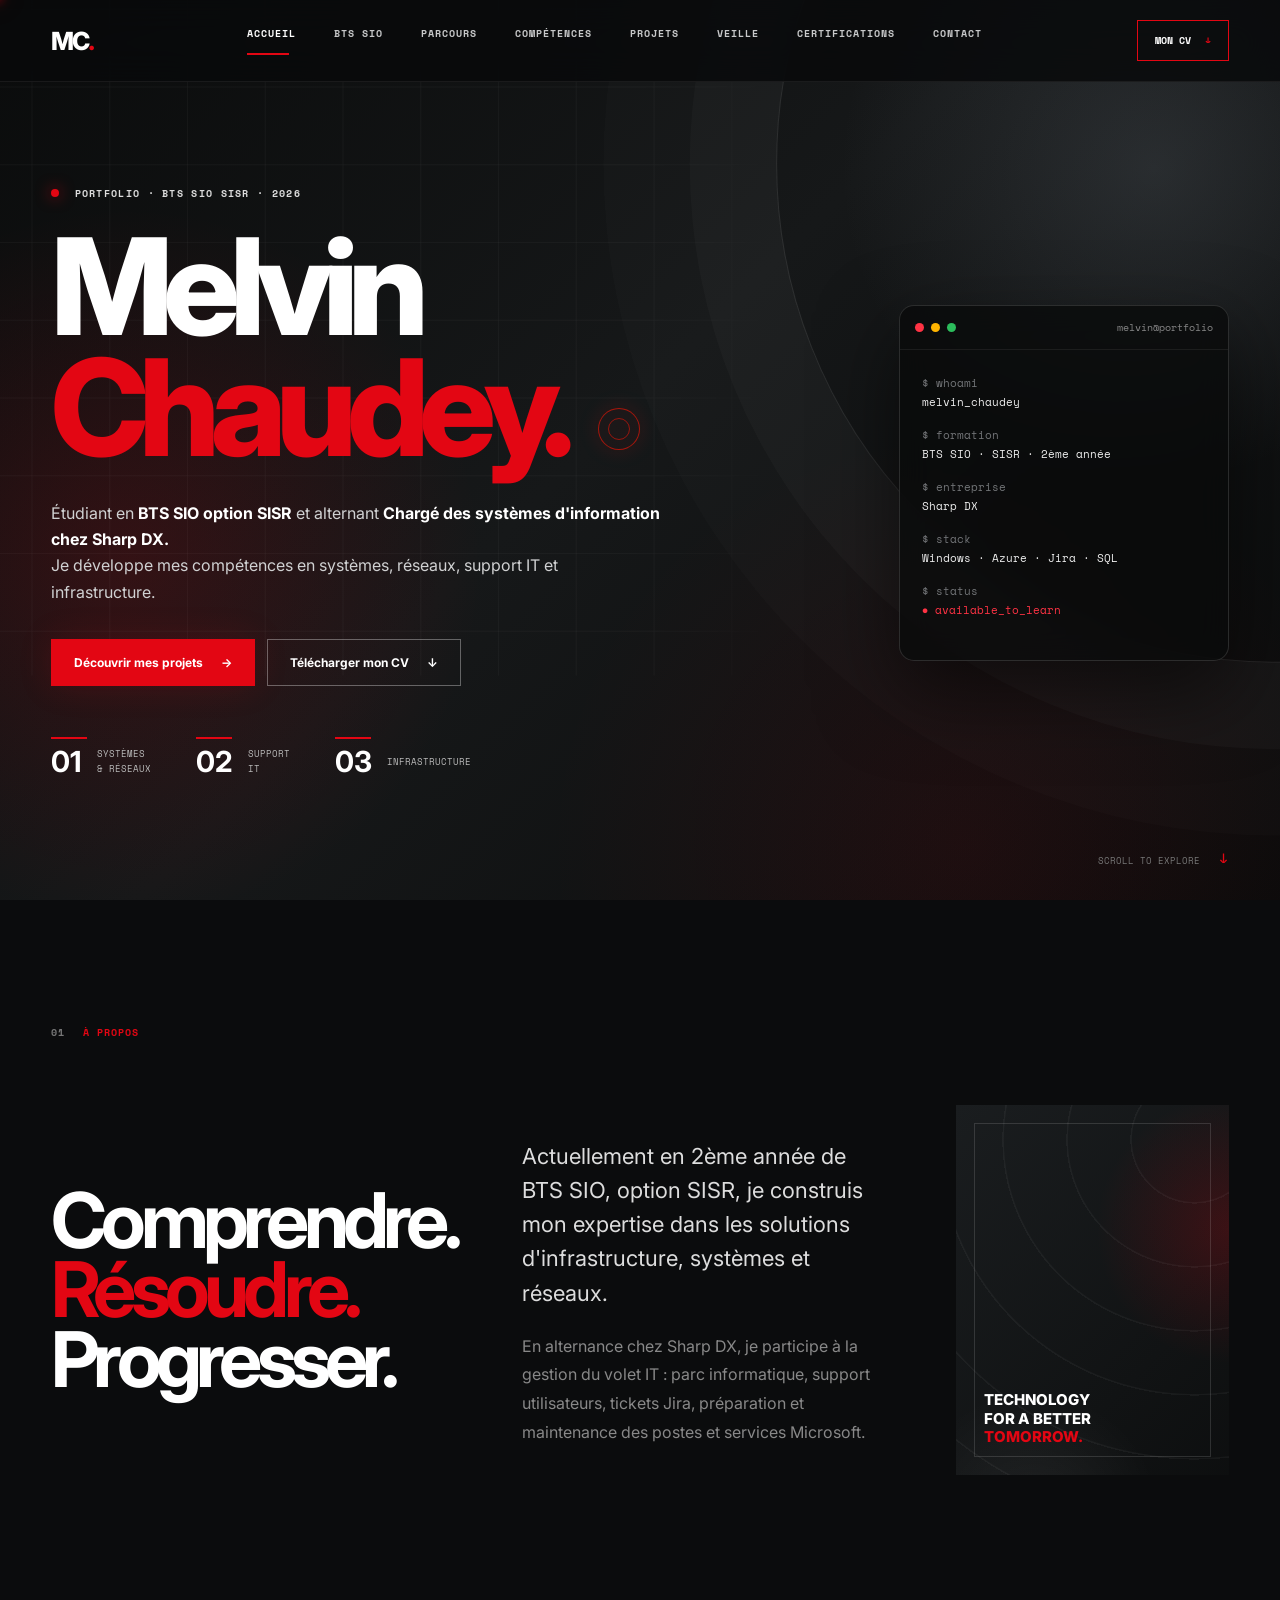
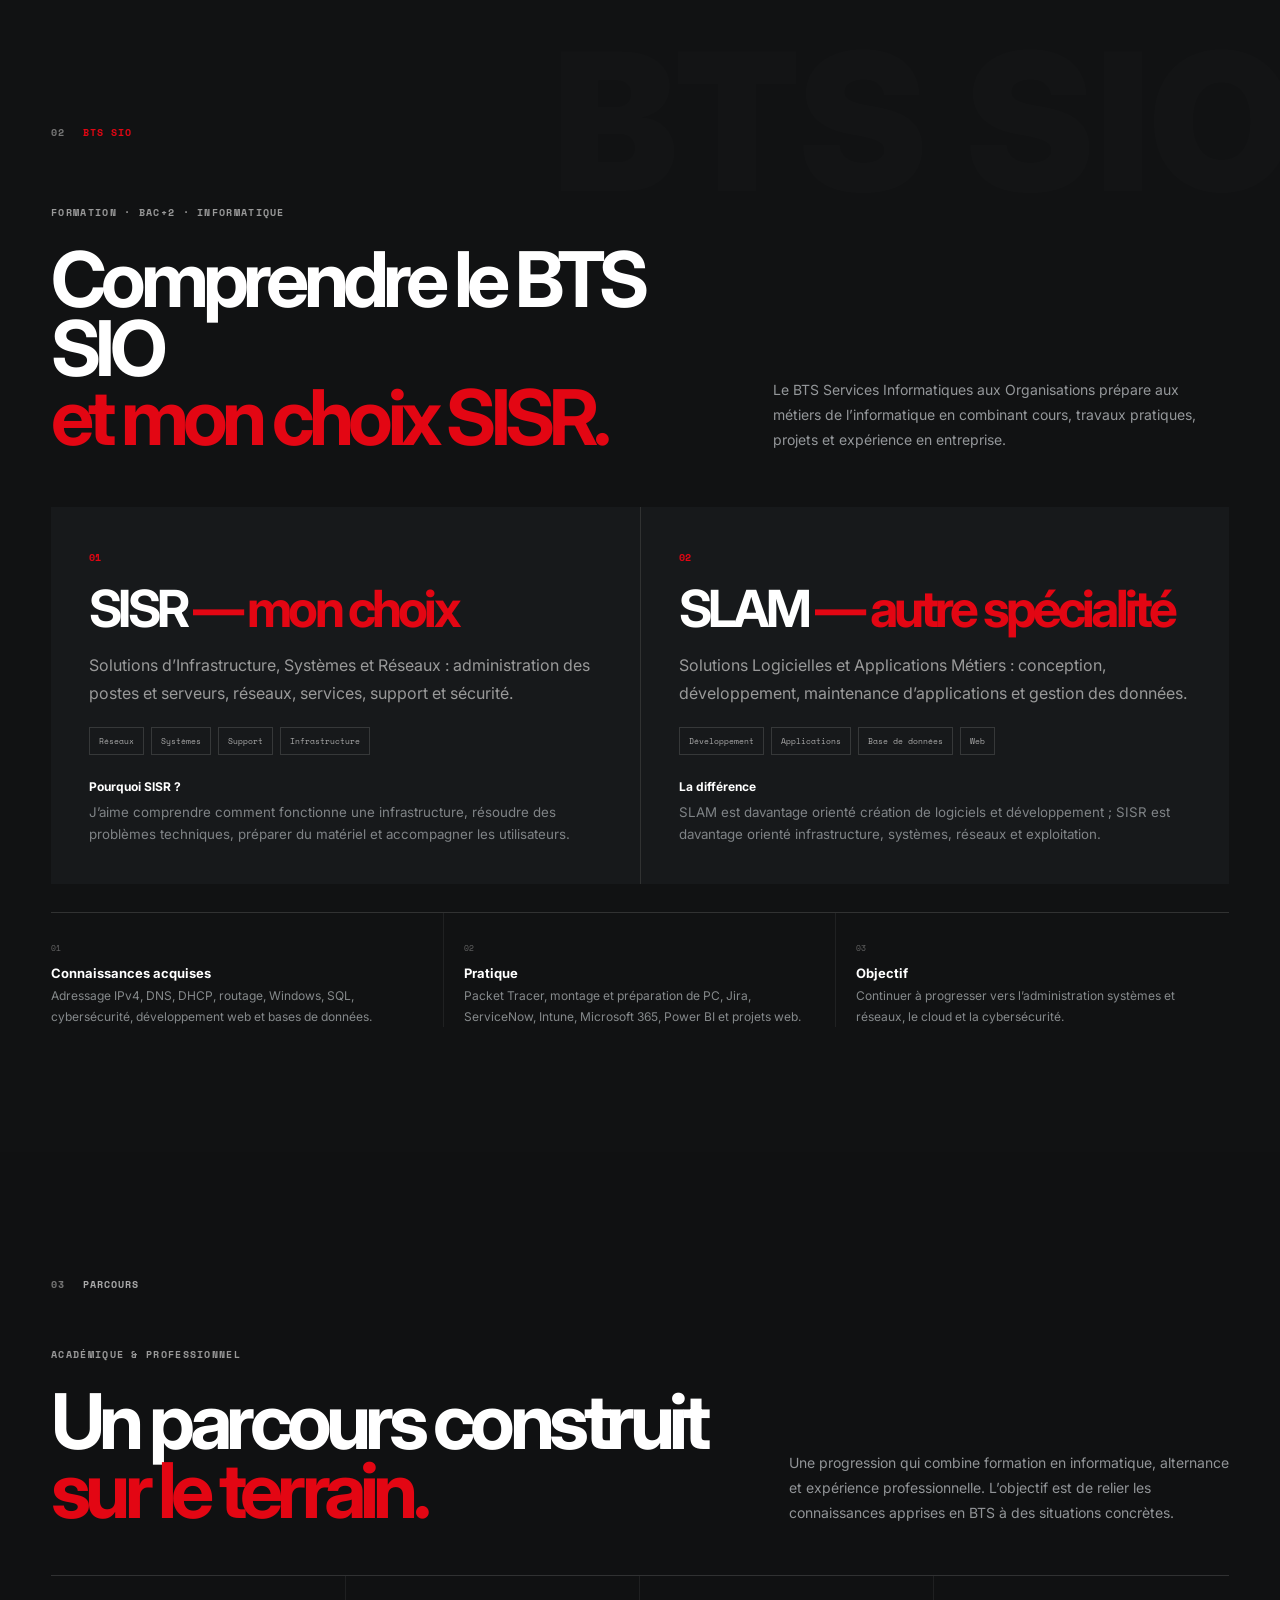
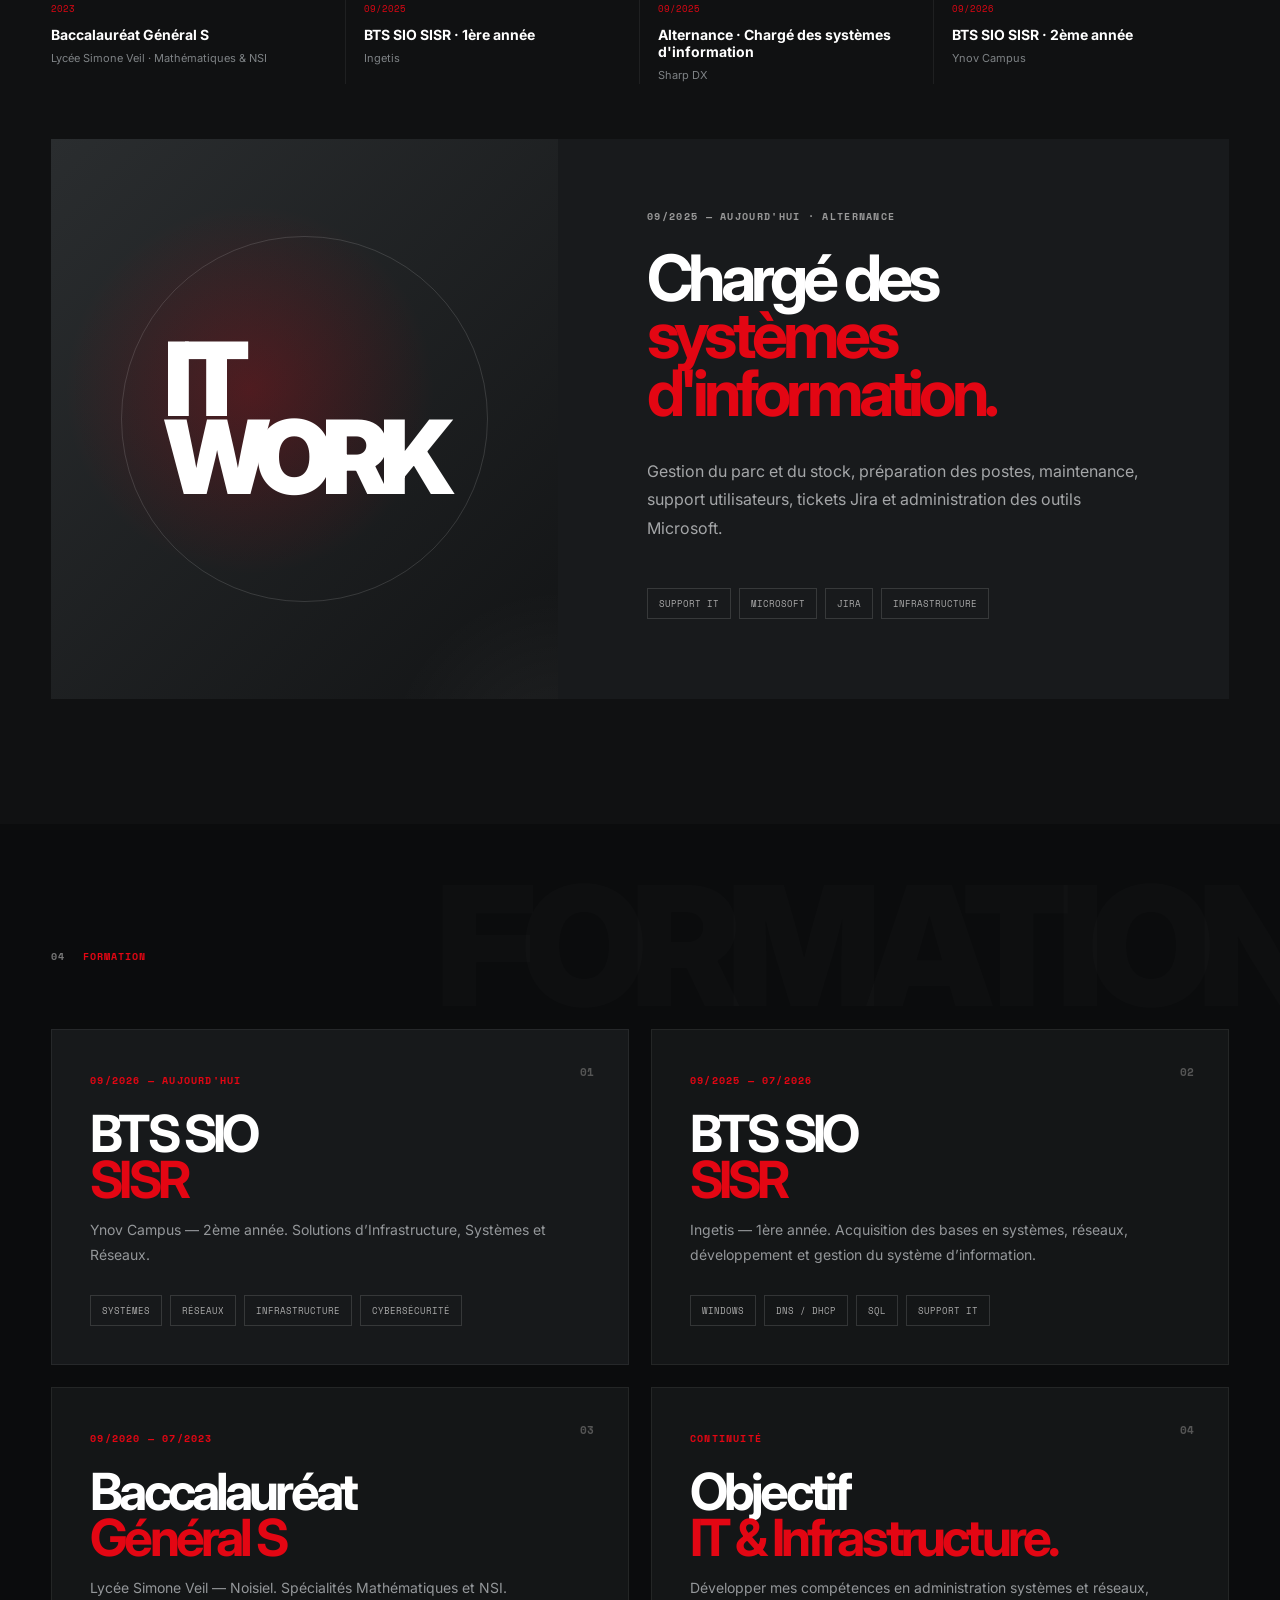
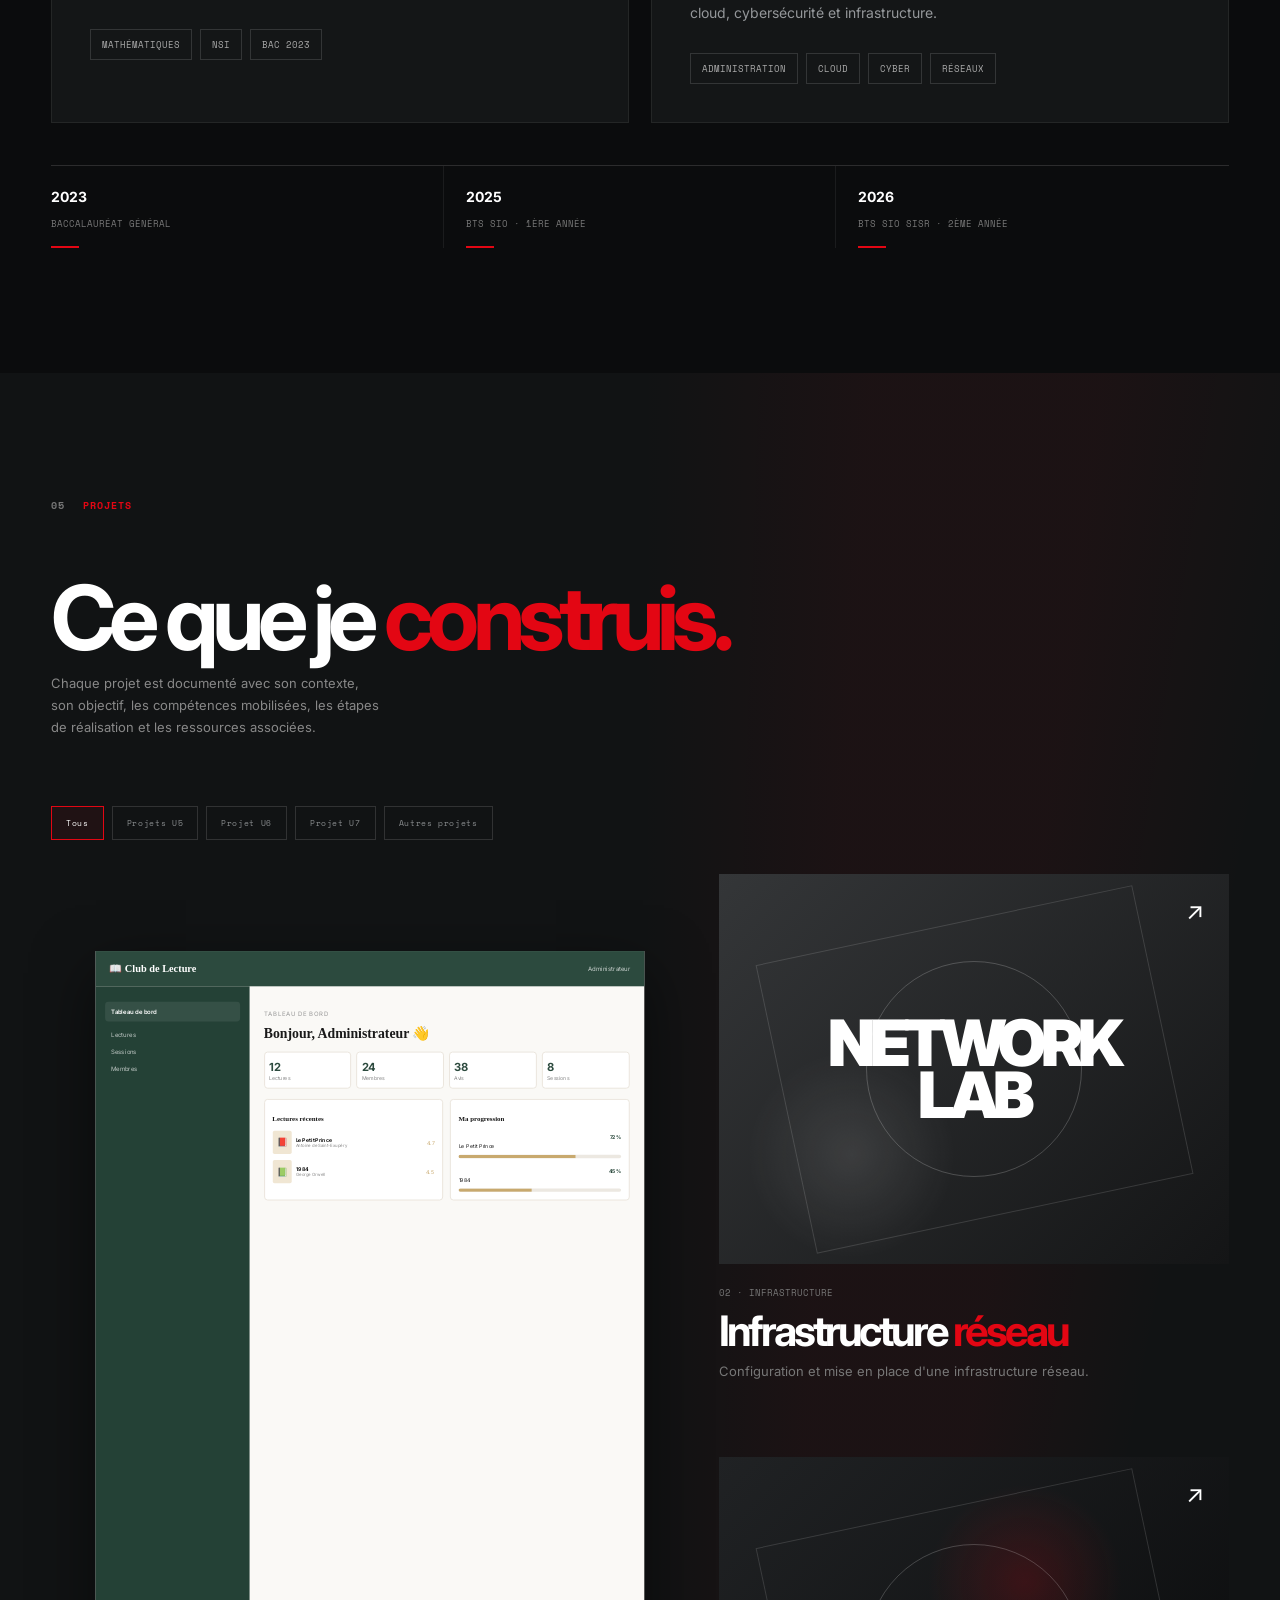
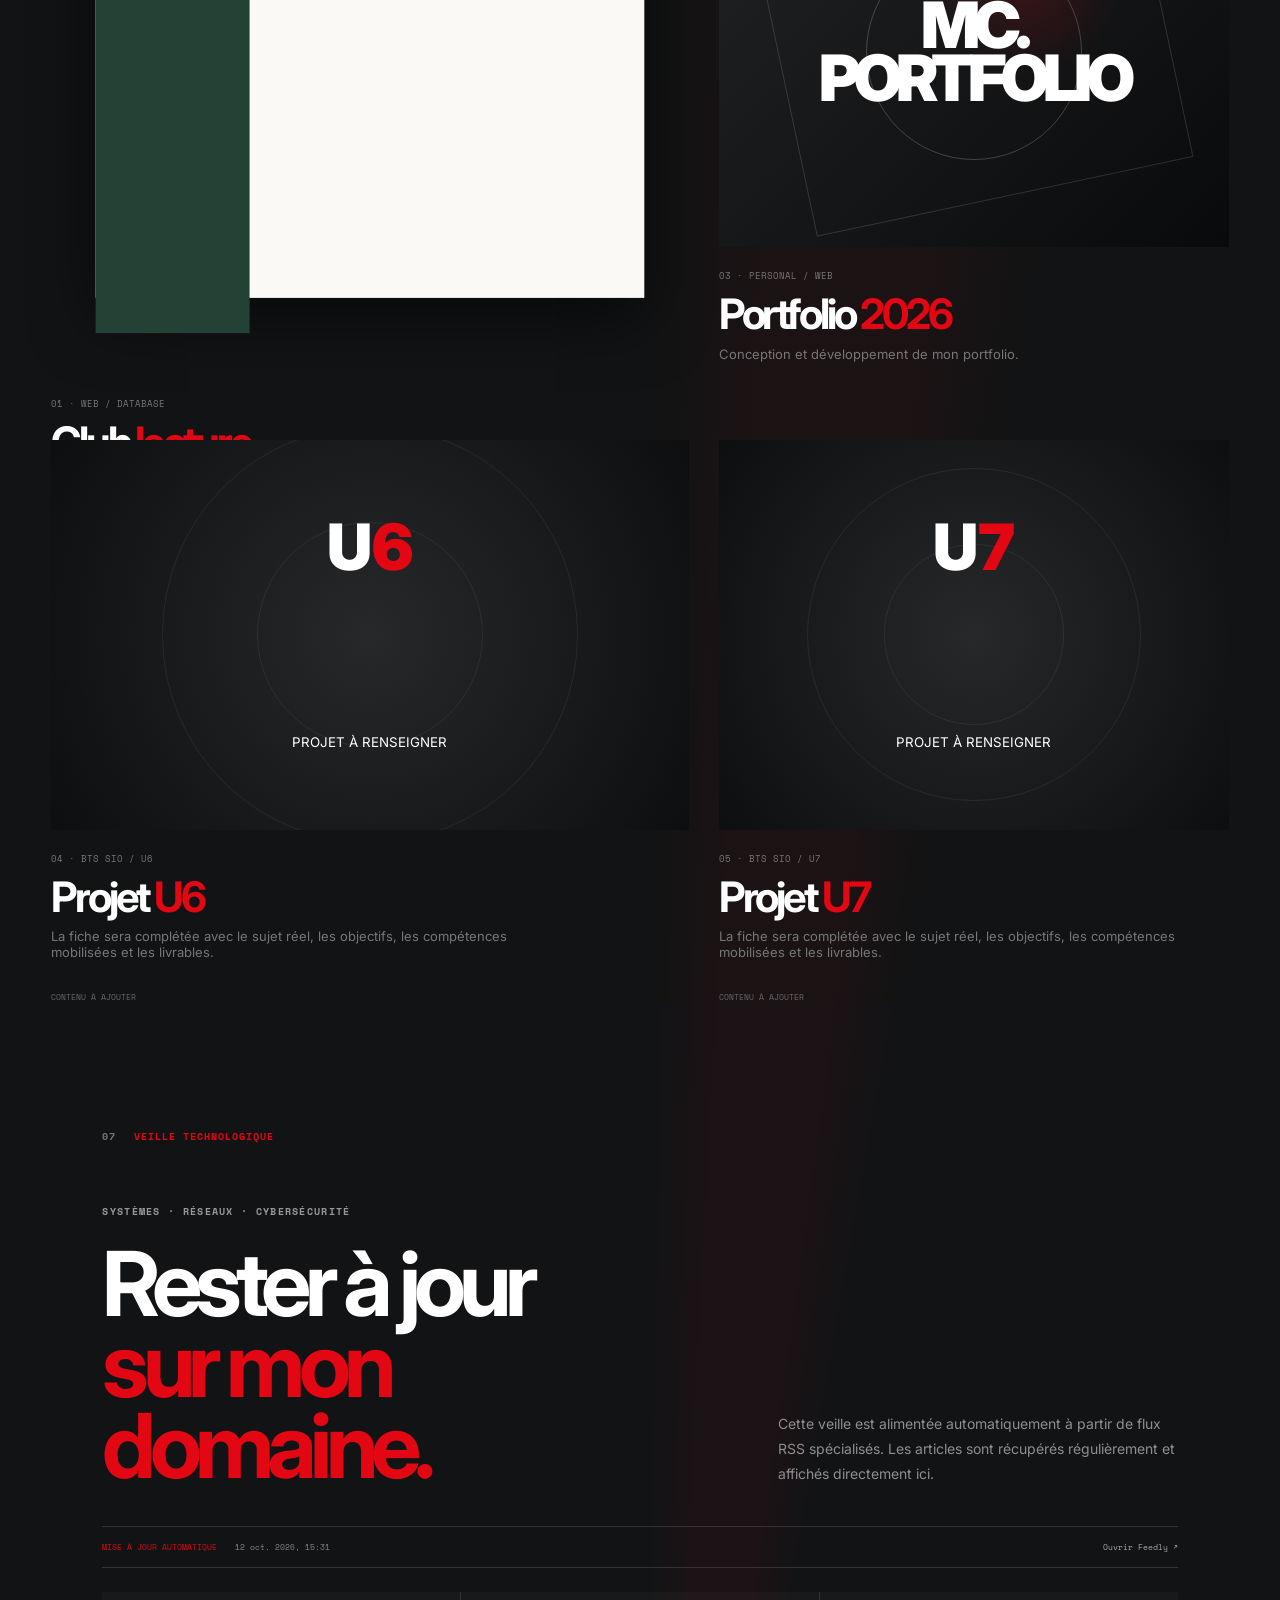
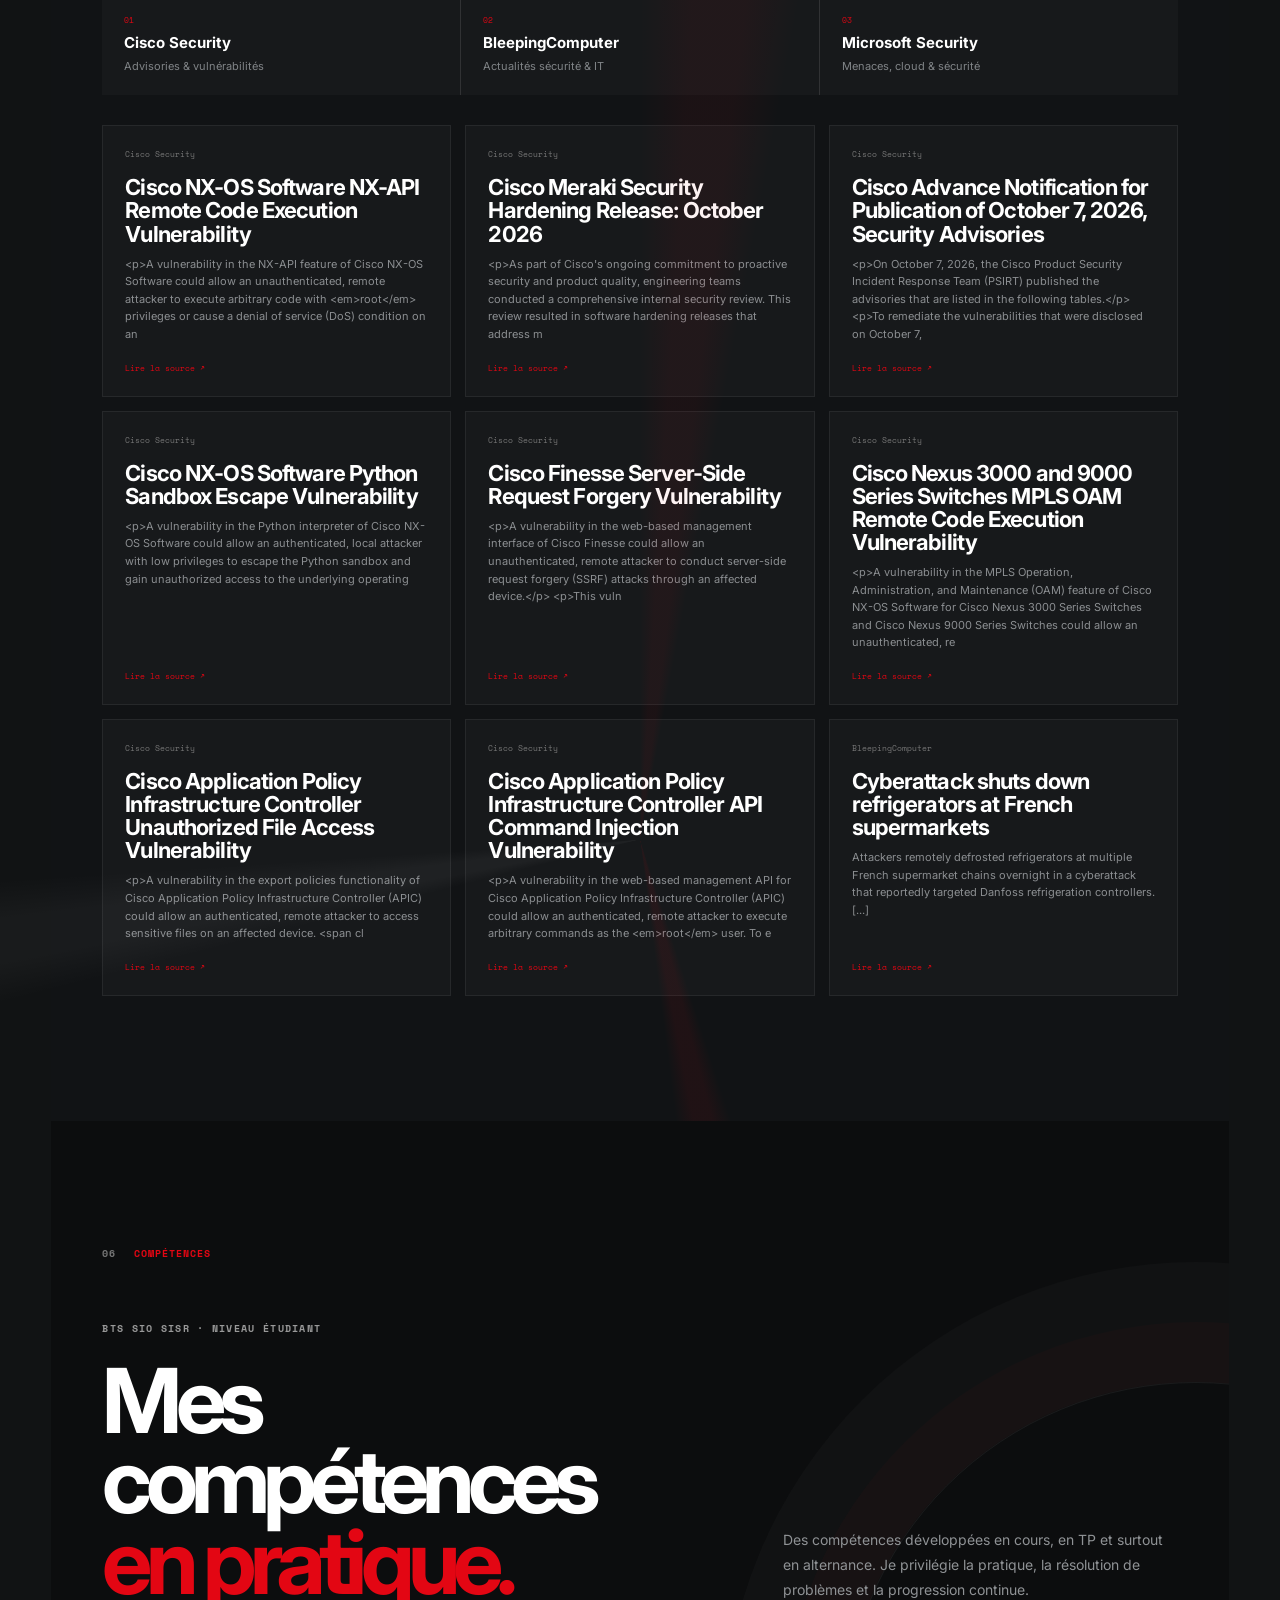
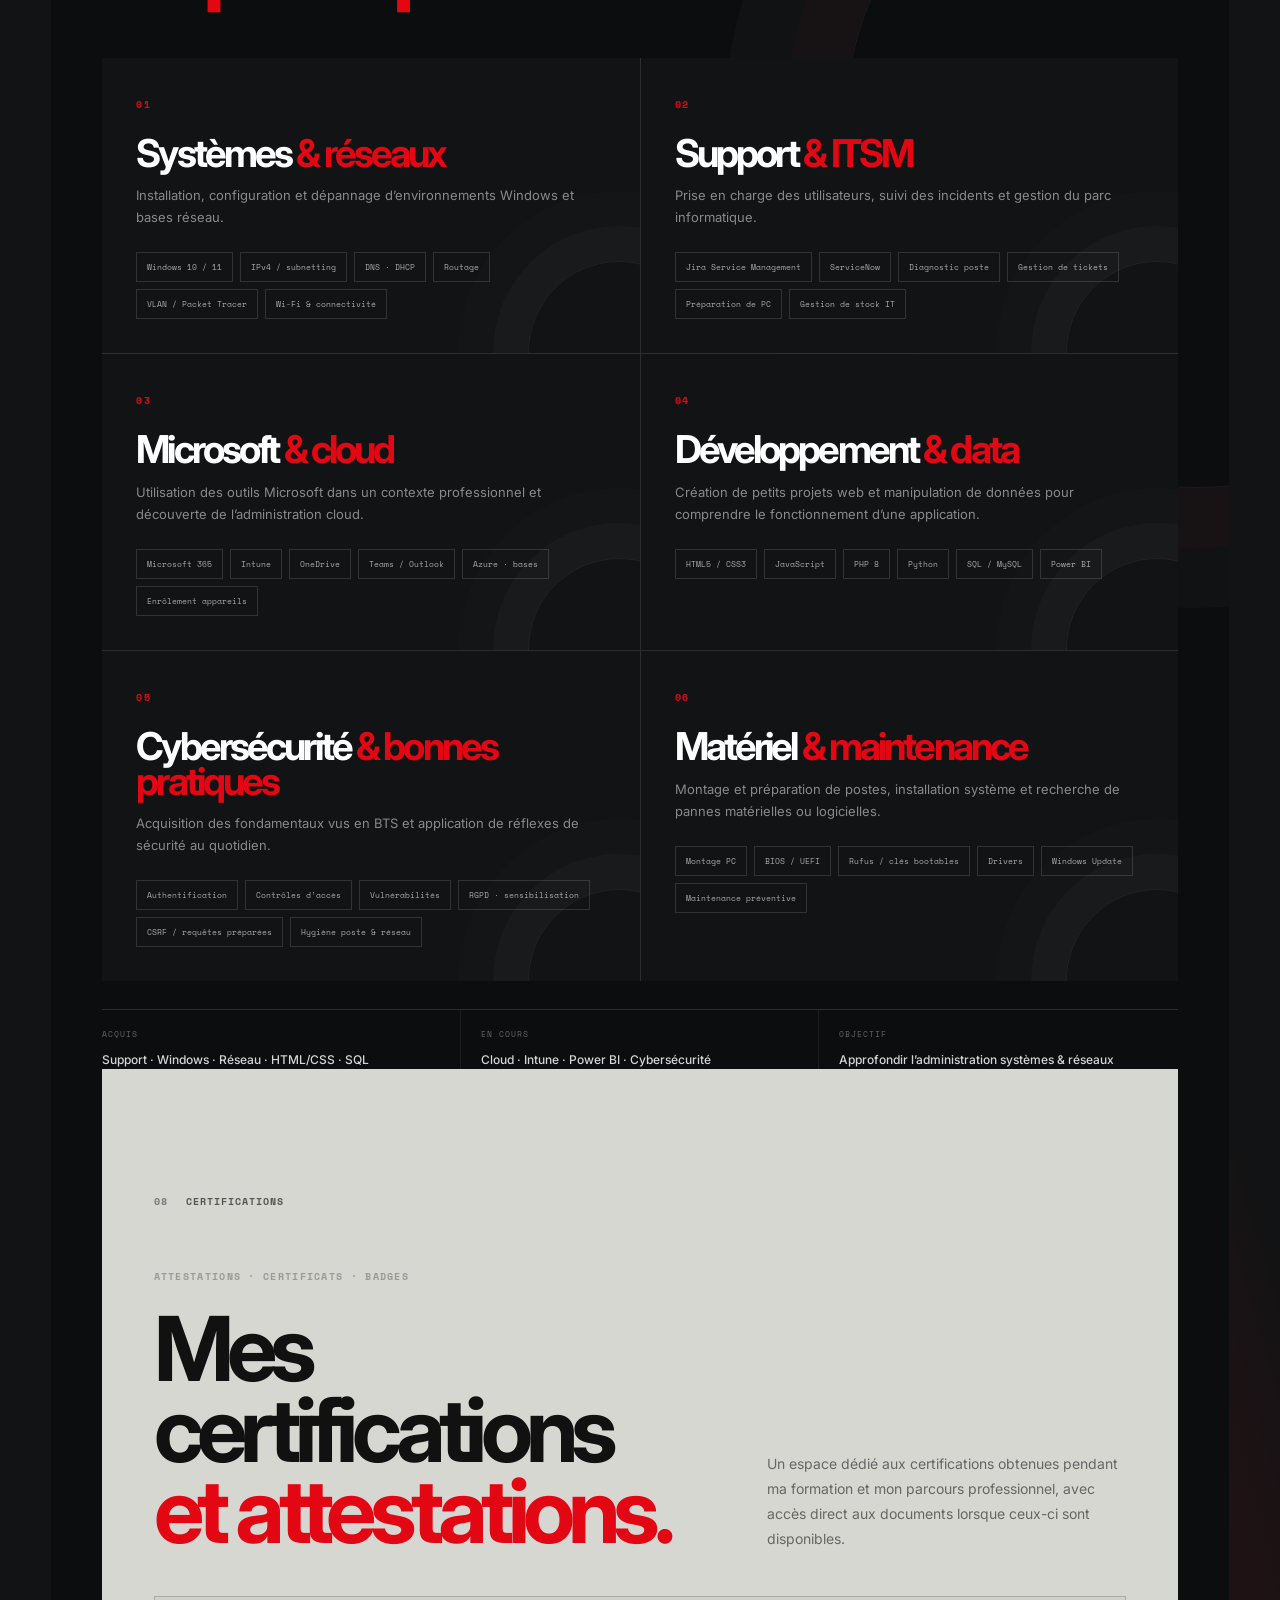
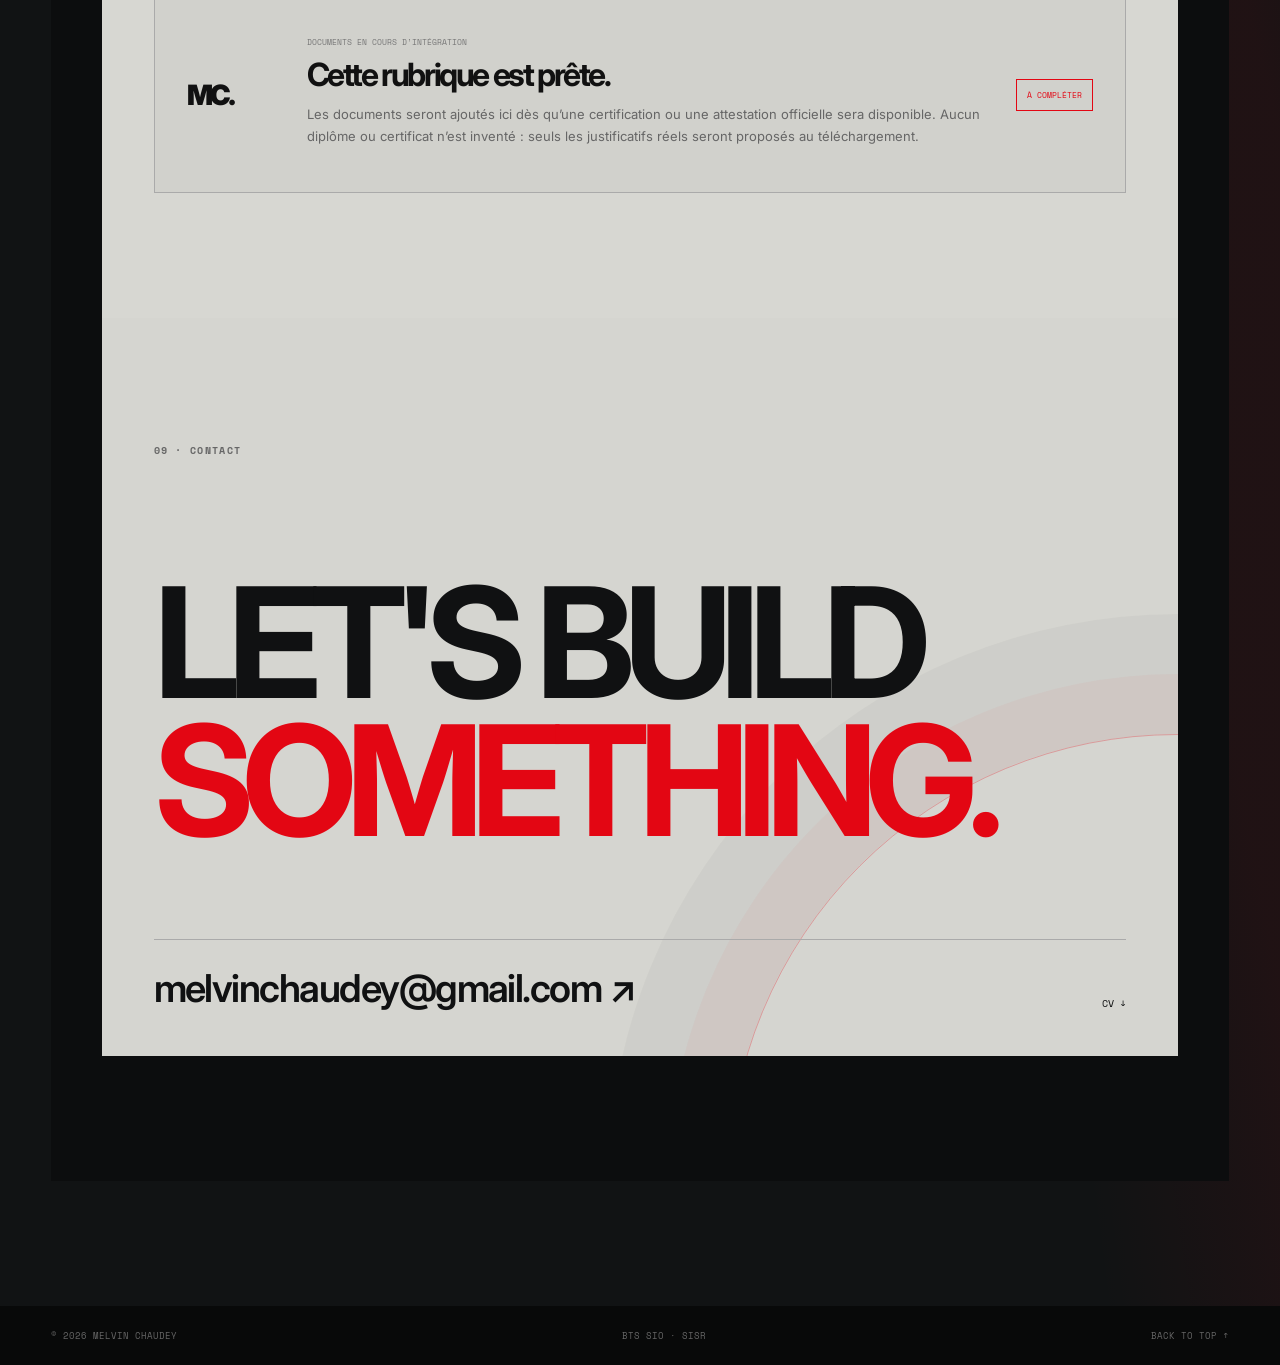
==== commit 4ba7cc58: "Improve BTS SIO portfolio sections and add U5 U6 U7 tabs" ====
--- a/index.html
+++ b/index.html
@@ -1,4 +1,4 @@
-<!doctype html><html lang="fr"><head><meta charset="UTF-8"><meta name="viewport" content="width=device-width, initial-scale=1.0"><meta name="description" content="Portfolio de Melvin Chaudey — BTS SIO SISR, systèmes, réseaux et support IT."><title>Melvin Chaudey — Portfolio SISR</title><link rel="preconnect" href="https://fonts.googleapis.com"><link rel="preconnect" href="https://fonts.gstatic.com" crossorigin><link href="https://fonts.googleapis.com/css2?family=Inter:wght@400;500;600;700;800;900&family=Space+Mono:wght@400;700&display=swap" rel="stylesheet"><link rel="stylesheet" href="style.css"><link rel="stylesheet" href="animated.css"><link rel="stylesheet" href="formation.css"><link rel="stylesheet" href="cursor.css"></head><body><div class="loader" id="loader"><b>MC.</b></div><header class="nav"><a class="sharp-brand" style="font:800 25px Inter,Arial,sans-serif;letter-spacing:-.09em" href="#home">MC<span style="color:var(--red)">.</span></a><nav id="nav"><a href="#home">ACCUEIL</a><a href="#bts">BTS SIO</a><a href="#parcours">PARCOURS</a><a href="#skills">COMPÉTENCES</a><a href="#projects">PROJETS</a><a href="#veille">VEILLE</a><a href="#certifications">CERTIFICATIONS</a><a href="#contact">CONTACT</a></nav><a class="nav-cv" href="CV_Melvin_Chaudey.docx">MON CV <span>↓</span></a><button class="menu" id="menu">☰</button></header><main><section class="hero" id="home"><div class="hero-bg"></div><div class="hero-wrap"><div class="hero-copy"><p class="eyebrow"><i></i> PORTFOLIO · BTS SIO SISR · 2026</p><h1>Melvin<br><em>Chaudey.</em></h1><p class="intro">Étudiant en <strong>BTS SIO option SISR</strong> et alternant <strong>Chargé des systèmes d'information chez Sharp DX.</strong><br>Je développe mes compétences en systèmes, réseaux, support IT et infrastructure.</p><div class="buttons"><a class="btn primary" href="#projects">Découvrir mes projets <span>→</span></a><a class="btn" href="CV_Melvin_Chaudey.docx">Télécharger mon CV <span>↓</span></a></div><div class="stats"><div><b>01</b><span>SYSTÈMES<br>& RÉSEAUX</span></div><div><b>02</b><span>SUPPORT<br>IT</span></div><div><b>03</b><span>INFRASTRUCTURE</span></div></div></div><div class="terminal"><div class="terminal-head"><span></span><span></span><span></span><small>melvin@portfolio</small></div><div class="terminal-body"><p>$ whoami</p><b>melvin_chaudey</b><p>$ formation</p><b>BTS SIO · SISR · 2ème année</b><p>$ entreprise</p><b>Sharp DX</b><p>$ stack</p><b>Windows · Azure · Jira · SQL</b><p>$ status</p><b class="status">● available_to_learn</b></div></div></div><div class="scroll">SCROLL TO EXPLORE <span>↓</span></div></section><section class="about" id="about"><div class="section-label"><span>01</span><b>À PROPOS</b></div><div class="about-grid"><div><h2>Comprendre.<br><em>Résoudre.</em><br>Progresser.</h2></div><div><p class="lead">Actuellement en 2ème année de BTS SIO, option SISR, je construis mon expertise dans les solutions d'infrastructure, systèmes et réseaux.</p><p>En alternance chez Sharp DX, je participe à la gestion du volet IT : parc informatique, support utilisateurs, tickets Jira, préparation et maintenance des postes et services Microsoft.</p></div><div class="about-visual"><span>TECHNOLOGY<br>FOR A BETTER<br><em>TOMORROW.</em></span></div></div></section><section class="bts-section" id="bts"><div class="section-label"><span>02</span><b>BTS SIO</b></div><div class="bts-head"><div><p class="eyebrow">FORMATION · BAC+2 · INFORMATIQUE</p><h2>Comprendre le BTS SIO<br><em>et mon choix SISR.</em></h2></div><p>Le BTS Services Informatiques aux Organisations prépare aux métiers de l’informatique en combinant cours, travaux pratiques, projets et expérience en entreprise.</p></div><div class="bts-specialties"><article><span>01</span><h3>SISR <em>— mon choix</em></h3><p>Solutions d’Infrastructure, Systèmes et Réseaux : administration des postes et serveurs, réseaux, services, support et sécurité.</p><div class="bts-tags"><i>Réseaux</i><i>Systèmes</i><i>Support</i><i>Infrastructure</i></div><strong>Pourquoi SISR ?</strong><small>J’aime comprendre comment fonctionne une infrastructure, résoudre des problèmes techniques, préparer du matériel et accompagner les utilisateurs.</small></article><article><span>02</span><h3>SLAM <em>— autre spécialité</em></h3><p>Solutions Logicielles et Applications Métiers : conception, développement, maintenance d’applications et gestion des données.</p><div class="bts-tags"><i>Développement</i><i>Applications</i><i>Base de données</i><i>Web</i></div><strong>La différence</strong><small>SLAM est davantage orienté création de logiciels et développement ; SISR est davantage orienté infrastructure, systèmes, réseaux et exploitation.</small></article></div><div class="bts-skills"><div><span>01</span><b>Connaissances acquises</b><p>Adressage IPv4, DNS, DHCP, routage, Windows, SQL, cybersécurité, développement web et bases de données.</p></div><div><span>02</span><b>Pratique</b><p>Packet Tracer, montage et préparation de PC, Jira, ServiceNow, Intune, Microsoft 365, Power BI et projets web.</p></div><div><span>03</span><b>Objectif</b><p>Continuer à progresser vers l’administration systèmes et réseaux, le cloud et la cybersécurité.</p></div></div></section><section class="experience" id="parcours"><div class="section-label light"><span>03</span><b>PARCOURS</b></div><div class="parcours-intro"><div><p class="eyebrow">ACADÉMIQUE & PROFESSIONNEL</p><h2>Un parcours construit<br><em>sur le terrain.</em></h2></div><p>Une progression qui combine formation en informatique, alternance et expérience professionnelle. L’objectif est de relier les connaissances apprises en BTS à des situations concrètes.</p></div><div class="parcours-timeline"><div><span>2023</span><b>Baccalauréat Général S</b><small>Lycée Simone Veil · Mathématiques & NSI</small></div><div><span>09/2025</span><b>BTS SIO SISR · 1ère année</b><small>Ingetis</small></div><div><span>09/2025</span><b>Alternance · Chargé des systèmes d'information</b><small>Sharp DX</small></div><div><span>09/2026</span><b>BTS SIO SISR · 2ème année</b><small>Ynov Campus</small></div></div><article class="exp-card"><div class="exp-art"><span>IT<br>WORK</span></div><div class="exp-content"><p class="eyebrow">09/2025 — AUJOURD'HUI · ALTERNANCE</p><h2>Chargé des<br><em>systèmes d'information.</em></h2><p>Gestion du parc et du stock, préparation des postes, maintenance, support utilisateurs, tickets Jira et administration des outils Microsoft.</p><div class="tags"><span>SUPPORT IT</span><span>MICROSOFT</span><span>JIRA</span><span>INFRASTRUCTURE</span></div></div></article></section><section class="formation" id="formation"><div class="section-label"><span>04</span><b>FORMATION</b></div><div class="formation-grid"><article class="formation-card accent"><span class="formation-year">09/2026 — AUJOURD'HUI</span><span class="mark">01</span><h3>BTS SIO<br><em>SISR</em></h3><p>Ynov Campus — 2ème année. Solutions d’Infrastructure, Systèmes et Réseaux.</p><div class="formation-meta"><span>SYSTÈMES</span><span>RÉSEAUX</span><span>INFRASTRUCTURE</span><span>CYBERSÉCURITÉ</span></div></article><article class="formation-card"><span class="formation-year">09/2025 — 07/2026</span><span class="mark">02</span><h3>BTS SIO<br><em>SISR</em></h3><p>Ingetis — 1ère année. Acquisition des bases en systèmes, réseaux, développement et gestion du système d’information.</p><div class="formation-meta"><span>WINDOWS</span><span>DNS / DHCP</span><span>SQL</span><span>SUPPORT IT</span></div></article><article class="formation-card"><span class="formation-year">09/2020 — 07/2023</span><span class="mark">03</span><h3>Baccalauréat<br><em>Général S</em></h3><p>Lycée Simone Veil — Noisiel. Spécialités Mathématiques et NSI.</p><div class="formation-meta"><span>MATHÉMATIQUES</span><span>NSI</span><span>BAC 2023</span></div></article><article class="formation-card"><span class="formation-year">CONTINUITÉ</span><span class="mark">04</span><h3>Objectif<br><em>IT & Infrastructure.</em></h3><p>Développer mes compétences en administration systèmes et réseaux, cloud, cybersécurité et infrastructure.</p><div class="formation-meta"><span>ADMINISTRATION</span><span>CLOUD</span><span>CYBER</span><span>RÉSEAUX</span></div></article></div><div class="formation-timeline"><div class="formation-step"><b>2023</b><span>BACCALAURÉAT GÉNÉRAL</span><i></i></div><div class="formation-step"><b>2025</b><span>BTS SIO · 1ÈRE ANNÉE</span><i></i></div><div class="formation-step"><b>2026</b><span>BTS SIO SISR · 2ÈME ANNÉE</span><i></i></div></div></section><section class="projects" id="projects"><div class="section-label"><span>05</span><b>PROJETS</b></div><div class="project-head"><div><h2>Ce que je <em>construis.</em></h2><p>Chaque projet est documenté avec son contexte, son objectif, les compétences mobilisées, les étapes de réalisation et les ressources associées.</p></div></div><div class="project-tabs" role="tablist"><button class="project-tab active" data-filter="all" type="button">Tous</button><button class="project-tab" data-filter="u5" type="button">Projets U5</button><button class="project-tab" data-filter="u6" type="button">Projet U6</button><button class="project-tab" data-filter="other" type="button">Autres projets</button></div><div class="project-grid"><article class="project-card project-club" data-project="club" data-track="other"><div class="club-ui"><div class="club-nav"><b>📖 Club de Lecture</b><span>Administrateur</span></div><div class="club-layout"><aside><b>Tableau de bord</b><span>Lectures</span><span>Sessions</span><span>Membres</span></aside><div class="club-content"><small>TABLEAU DE BORD</small><h4>Bonjour, Administrateur 👋</h4><div class="club-stats"><div><b>12</b><span>Lectures</span></div><div><b>24</b><span>Membres</span></div><div><b>38</b><span>Avis</span></div><div><b>8</b><span>Sessions</span></div></div><div class="club-cols"><div class="club-panel"><strong>Lectures récentes</strong><div class="club-book"><i>📕</i><span><b>Le Petit Prince</b><small>Antoine de Saint-Exupéry</small></span><em>4.7</em></div><div class="club-book"><i>📗</i><span><b>1984</b><small>George Orwell</small></span><em>4.5</em></div></div><div class="club-panel"><strong>Ma progression</strong><div class="mini-progress"><span>Le Petit Prince</span><b>72%</b><i><u style="width:72%"></u></i></div><div class="mini-progress"><span>1984</span><b>45%</b><i><u style="width:45%"></u></i></div></div></div></div></div></div><small>01 · WEB / DATABASE</small><h3>Club <em>lecture</em></h3><p>Application web PHP/MySQL permettant de référencer et gérer les lectures du club.</p></article><article class="project-card" data-project="network" data-track="u5"><div class="project-art reading"><span>NETWORK<br>LAB</span><b>↗</b></div><small>02 · INFRASTRUCTURE</small><h3>Infrastructure <em>réseau</em></h3><p>Configuration et mise en place d'une infrastructure réseau.</p></article><article class="project-card" data-project="portfolio" data-track="other"><div class="project-art portfolio"><span>MC.<br>PORTFOLIO</span><b>↗</b></div><small>03 · PERSONAL / WEB</small><h3>Portfolio <em>2026</em></h3><p>Conception et développement de mon portfolio.</p></article></div><section class="veille-section" id="veille"><div class="section-label light"><span>07</span><b>VEILLE TECHNOLOGIQUE</b></div><div class="veille-head"><div><p class="eyebrow">SYSTÈMES · RÉSEAUX · CYBERSÉCURITÉ</p><h2>Rester à jour<br><em>sur mon domaine.</em></h2></div><p>Cette veille est alimentée automatiquement à partir de flux RSS spécialisés. Les articles sont récupérés régulièrement et affichés directement ici.</p></div><div class="veille-meta"><span>MISE À JOUR AUTOMATIQUE</span><b id="veilleUpdated">Chargement…</b><a href="https://feedly.com/" target="_blank" rel="noopener">Ouvrir Feedly ↗</a></div><div class="veille-sources"><a href="https://sec.cloudapps.cisco.com/security/center/rss.x?i=44" target="_blank" rel="noopener"><small>01</small><b>Cisco Security</b><span>Advisories & vulnérabilités</span></a><a href="https://www.bleepingcomputer.com/rss-feeds/" target="_blank" rel="noopener"><small>02</small><b>BleepingComputer</b><span>Actualités sécurité & IT</span></a><a href="https://www.microsoft.com/en-us/security/blog/" target="_blank" rel="noopener"><small>03</small><b>Microsoft Security</b><span>Menaces, cloud & sécurité</span></a></div><div class="veille-grid" id="veilleFeed"><div class="veille-empty">Chargement de la veille…</div></div></section><section class="veille-section" id="veille"><div class="section-label light"><span>07</span><b>VEILLE TECHNOLOGIQUE</b></div><div class="veille-head"><div><p class="eyebrow">SYSTÈMES · RÉSEAUX · CYBERSÉCURITÉ</p><h2>Rester à jour<br><em>sur mon domaine.</em></h2></div><p>Cette veille est alimentée automatiquement à partir de flux RSS spécialisés. Les articles sont récupérés régulièrement et affichés directement ici.</p></div><div class="veille-meta"><span>MISE À JOUR AUTOMATIQUE</span><b id="veilleUpdated">Chargement…</b><a href="https://feedly.com/" target="_blank" rel="noopener">Ouvrir Feedly ↗</a></div><div class="veille-sources"><a href="https://sec.cloudapps.cisco.com/security/center/rss.x?i=44" target="_blank" rel="noopener"><small>01</small><b>Cisco Security</b><span>Advisories & vulnérabilités</span></a><a href="https://www.bleepingcomputer.com/rss-feeds/" target="_blank" rel="noopener"><small>02</small><b>BleepingComputer</b><span>Actualités sécurité & IT</span></a><a href="https://www.microsoft.com/en-us/security/blog/" target="_blank" rel="noopener"><small>03</small><b>Microsoft Security</b><span>Menaces, cloud & sécurité</span></a></div><div class="veille-grid" id="veilleFeed"><div class="veille-empty">Chargement de la veille…</div></div></section><section class="skills" id="skills">
+<!doctype html><html lang="fr"><head><meta charset="UTF-8"><meta name="viewport" content="width=device-width, initial-scale=1.0"><meta name="description" content="Portfolio de Melvin Chaudey — BTS SIO SISR, systèmes, réseaux et support IT."><title>Melvin Chaudey — Portfolio SISR</title><link rel="preconnect" href="https://fonts.googleapis.com"><link rel="preconnect" href="https://fonts.gstatic.com" crossorigin><link href="https://fonts.googleapis.com/css2?family=Inter:wght@400;500;600;700;800;900&family=Space+Mono:wght@400;700&display=swap" rel="stylesheet"><link rel="stylesheet" href="style.css"><link rel="stylesheet" href="animated.css"><link rel="stylesheet" href="formation.css"><link rel="stylesheet" href="cursor.css"></head><body><div class="loader" id="loader"><b>MC.</b></div><header class="nav"><a class="sharp-brand" style="font:800 25px Inter,Arial,sans-serif;letter-spacing:-.09em" href="#home">MC<span style="color:var(--red)">.</span></a><nav id="nav"><a href="#home">ACCUEIL</a><a href="#bts">BTS SIO</a><a href="#parcours">PARCOURS</a><a href="#skills">COMPÉTENCES</a><a href="#projects">PROJETS</a><a href="#veille">VEILLE</a><a href="#certifications">CERTIFICATIONS</a><a href="#contact">CONTACT</a></nav><a class="nav-cv" href="CV_Melvin_Chaudey.pdf">MON CV <span>↓</span></a><button class="menu" id="menu">☰</button></header><main><section class="hero" id="home"><div class="hero-bg"></div><div class="hero-wrap"><div class="hero-copy"><p class="eyebrow"><i></i> PORTFOLIO · BTS SIO SISR · 2026</p><h1>Melvin<br><em>Chaudey.</em></h1><p class="intro">Étudiant en <strong>BTS SIO option SISR</strong> et alternant <strong>Chargé des systèmes d'information chez Sharp DX.</strong><br>Je développe mes compétences en systèmes, réseaux, support IT et infrastructure.</p><div class="buttons"><a class="btn primary" href="#projects">Découvrir mes projets <span>→</span></a><a class="btn" href="CV_Melvin_Chaudey.pdf">Télécharger mon CV <span>↓</span></a></div><div class="stats"><div><b>01</b><span>SYSTÈMES<br>& RÉSEAUX</span></div><div><b>02</b><span>SUPPORT<br>IT</span></div><div><b>03</b><span>INFRASTRUCTURE</span></div></div></div><div class="terminal"><div class="terminal-head"><span></span><span></span><span></span><small>melvin@portfolio</small></div><div class="terminal-body"><p>$ whoami</p><b>melvin_chaudey</b><p>$ formation</p><b>BTS SIO · SISR · 2ème année</b><p>$ entreprise</p><b>Sharp DX</b><p>$ stack</p><b>Windows · Azure · Jira · SQL</b><p>$ status</p><b class="status">● available_to_learn</b></div></div></div><div class="scroll">SCROLL TO EXPLORE <span>↓</span></div></section><section class="about" id="about"><div class="section-label"><span>01</span><b>À PROPOS</b></div><div class="about-grid"><div><h2>Comprendre.<br><em>Résoudre.</em><br>Progresser.</h2></div><div><p class="lead">Actuellement en 2ème année de BTS SIO, option SISR, je construis mon expertise dans les solutions d'infrastructure, systèmes et réseaux.</p><p>En alternance chez Sharp DX, je participe à la gestion du volet IT : parc informatique, support utilisateurs, tickets Jira, préparation et maintenance des postes et services Microsoft.</p></div><div class="about-visual"><span>TECHNOLOGY<br>FOR A BETTER<br><em>TOMORROW.</em></span></div></div></section><section class="bts-section" id="bts"><div class="section-label"><span>02</span><b>BTS SIO</b></div><div class="bts-head"><div><p class="eyebrow">FORMATION · BAC+2 · INFORMATIQUE</p><h2>Comprendre le BTS SIO<br><em>et mon choix SISR.</em></h2></div><p>Le BTS Services Informatiques aux Organisations prépare aux métiers de l’informatique en combinant cours, travaux pratiques, projets et expérience en entreprise.</p></div><div class="bts-specialties"><article><span>01</span><h3>SISR <em>— mon choix</em></h3><p>Solutions d’Infrastructure, Systèmes et Réseaux : administration des postes et serveurs, réseaux, services, support et sécurité.</p><div class="bts-tags"><i>Réseaux</i><i>Systèmes</i><i>Support</i><i>Infrastructure</i></div><strong>Pourquoi SISR ?</strong><small>J’aime comprendre comment fonctionne une infrastructure, résoudre des problèmes techniques, préparer du matériel et accompagner les utilisateurs.</small></article><article><span>02</span><h3>SLAM <em>— autre spécialité</em></h3><p>Solutions Logicielles et Applications Métiers : conception, développement, maintenance d’applications et gestion des données.</p><div class="bts-tags"><i>Développement</i><i>Applications</i><i>Base de données</i><i>Web</i></div><strong>La différence</strong><small>SLAM est davantage orienté création de logiciels et développement ; SISR est davantage orienté infrastructure, systèmes, réseaux et exploitation.</small></article></div><div class="bts-skills"><div><span>01</span><b>Connaissances acquises</b><p>Adressage IPv4, DNS, DHCP, routage, Windows, SQL, cybersécurité, développement web et bases de données.</p></div><div><span>02</span><b>Pratique</b><p>Packet Tracer, montage et préparation de PC, Jira, ServiceNow, Intune, Microsoft 365, Power BI et projets web.</p></div><div><span>03</span><b>Objectif</b><p>Continuer à progresser vers l’administration systèmes et réseaux, le cloud et la cybersécurité.</p></div></div></section><section class="experience" id="parcours"><div class="section-label light"><span>03</span><b>PARCOURS</b></div><div class="parcours-intro"><div><p class="eyebrow">ACADÉMIQUE & PROFESSIONNEL</p><h2>Un parcours construit<br><em>sur le terrain.</em></h2></div><p>Une progression qui combine formation en informatique, alternance et expérience professionnelle. L’objectif est de relier les connaissances apprises en BTS à des situations concrètes.</p></div><div class="parcours-timeline"><div><span>2023</span><b>Baccalauréat Général S</b><small>Lycée Simone Veil · Mathématiques & NSI</small></div><div><span>09/2025</span><b>BTS SIO SISR · 1ère année</b><small>Ingetis</small></div><div><span>09/2025</span><b>Alternance · Chargé des systèmes d'information</b><small>Sharp DX</small></div><div><span>09/2026</span><b>BTS SIO SISR · 2ème année</b><small>Ynov Campus</small></div></div><article class="exp-card"><div class="exp-art"><span>IT<br>WORK</span></div><div class="exp-content"><p class="eyebrow">09/2025 — AUJOURD'HUI · ALTERNANCE</p><h2>Chargé des<br><em>systèmes d'information.</em></h2><p>Gestion du parc et du stock, préparation des postes, maintenance, support utilisateurs, tickets Jira et administration des outils Microsoft.</p><div class="tags"><span>SUPPORT IT</span><span>MICROSOFT</span><span>JIRA</span><span>INFRASTRUCTURE</span></div></div></article></section><section class="formation" id="formation"><div class="section-label"><span>04</span><b>FORMATION</b></div><div class="formation-grid"><article class="formation-card accent"><span class="formation-year">09/2026 — AUJOURD'HUI</span><span class="mark">01</span><h3>BTS SIO<br><em>SISR</em></h3><p>Ynov Campus — 2ème année. Solutions d’Infrastructure, Systèmes et Réseaux.</p><div class="formation-meta"><span>SYSTÈMES</span><span>RÉSEAUX</span><span>INFRASTRUCTURE</span><span>CYBERSÉCURITÉ</span></div></article><article class="formation-card"><span class="formation-year">09/2025 — 07/2026</span><span class="mark">02</span><h3>BTS SIO<br><em>SISR</em></h3><p>Ingetis — 1ère année. Acquisition des bases en systèmes, réseaux, développement et gestion du système d’information.</p><div class="formation-meta"><span>WINDOWS</span><span>DNS / DHCP</span><span>SQL</span><span>SUPPORT IT</span></div></article><article class="formation-card"><span class="formation-year">09/2020 — 07/2023</span><span class="mark">03</span><h3>Baccalauréat<br><em>Général S</em></h3><p>Lycée Simone Veil — Noisiel. Spécialités Mathématiques et NSI.</p><div class="formation-meta"><span>MATHÉMATIQUES</span><span>NSI</span><span>BAC 2023</span></div></article><article class="formation-card"><span class="formation-year">CONTINUITÉ</span><span class="mark">04</span><h3>Objectif<br><em>IT & Infrastructure.</em></h3><p>Développer mes compétences en administration systèmes et réseaux, cloud, cybersécurité et infrastructure.</p><div class="formation-meta"><span>ADMINISTRATION</span><span>CLOUD</span><span>CYBER</span><span>RÉSEAUX</span></div></article></div><div class="formation-timeline"><div class="formation-step"><b>2023</b><span>BACCALAURÉAT GÉNÉRAL</span><i></i></div><div class="formation-step"><b>2025</b><span>BTS SIO · 1ÈRE ANNÉE</span><i></i></div><div class="formation-step"><b>2026</b><span>BTS SIO SISR · 2ÈME ANNÉE</span><i></i></div></div></section><section class="projects" id="projects"><div class="section-label"><span>05</span><b>PROJETS</b></div><div class="project-head"><div><h2>Ce que je <em>construis.</em></h2><p>Chaque projet est documenté avec son contexte, son objectif, les compétences mobilisées, les étapes de réalisation et les ressources associées.</p></div></div><div class="project-tabs" role="tablist"><button class="project-tab active" data-filter="all" type="button">Tous</button><button class="project-tab" data-filter="u5" type="button">Projets U5</button><button class="project-tab" data-filter="u6" type="button">Projet U6</button><button class="project-tab" data-filter="u7" type="button">Projet U7</button><button class="project-tab" data-filter="other" type="button">Autres projets</button></div><div class="project-grid"><article class="project-card project-club" data-project="club" data-track="other"><div class="club-ui"><div class="club-nav"><b>📖 Club de Lecture</b><span>Administrateur</span></div><div class="club-layout"><aside><b>Tableau de bord</b><span>Lectures</span><span>Sessions</span><span>Membres</span></aside><div class="club-content"><small>TABLEAU DE BORD</small><h4>Bonjour, Administrateur 👋</h4><div class="club-stats"><div><b>12</b><span>Lectures</span></div><div><b>24</b><span>Membres</span></div><div><b>38</b><span>Avis</span></div><div><b>8</b><span>Sessions</span></div></div><div class="club-cols"><div class="club-panel"><strong>Lectures récentes</strong><div class="club-book"><i>📕</i><span><b>Le Petit Prince</b><small>Antoine de Saint-Exupéry</small></span><em>4.7</em></div><div class="club-book"><i>📗</i><span><b>1984</b><small>George Orwell</small></span><em>4.5</em></div></div><div class="club-panel"><strong>Ma progression</strong><div class="mini-progress"><span>Le Petit Prince</span><b>72%</b><i><u style="width:72%"></u></i></div><div class="mini-progress"><span>1984</span><b>45%</b><i><u style="width:45%"></u></i></div></div></div></div></div></div><small>01 · WEB / DATABASE</small><h3>Club <em>lecture</em></h3><p>Application web PHP/MySQL permettant de référencer et gérer les lectures du club.</p></article><article class="project-card" data-project="network" data-track="u5"><div class="project-art reading"><span>NETWORK<br>LAB</span><b>↗</b></div><small>02 · INFRASTRUCTURE</small><h3>Infrastructure <em>réseau</em></h3><p>Configuration et mise en place d'une infrastructure réseau.</p></article><article class="project-card" data-project="portfolio" data-track="other"><div class="project-art portfolio"><span>MC.<br>PORTFOLIO</span><b>↗</b></div><small>03 · PERSONAL / WEB</small><h3>Portfolio <em>2026</em></h3><p>Conception et développement de mon portfolio.</p></article><article class="project-card project-placeholder" data-track="u6"><div class="project-placeholder-art"><span>U<em>6</em></span><small>PROJET À RENSEIGNER</small></div><small>04 · BTS SIO / U6</small><h3>Projet <em>U6</em></h3><p>La fiche sera complétée avec le sujet réel, les objectifs, les compétences mobilisées et les livrables.</p><span class="placeholder-note">CONTENU À AJOUTER</span></article><article class="project-card project-placeholder" data-track="u7"><div class="project-placeholder-art"><span>U<em>7</em></span><small>PROJET À RENSEIGNER</small></div><small>05 · BTS SIO / U7</small><h3>Projet <em>U7</em></h3><p>La fiche sera complétée avec le sujet réel, les objectifs, les compétences mobilisées et les livrables.</p><span class="placeholder-note">CONTENU À AJOUTER</span></article></div><section class="veille-section" id="veille"><div class="section-label light"><span>07</span><b>VEILLE TECHNOLOGIQUE</b></div><div class="veille-head"><div><p class="eyebrow">SYSTÈMES · RÉSEAUX · CYBERSÉCURITÉ</p><h2>Rester à jour<br><em>sur mon domaine.</em></h2></div><p>Cette veille est alimentée automatiquement à partir de flux RSS spécialisés. Les articles sont récupérés régulièrement et affichés directement ici.</p></div><div class="veille-meta"><span>MISE À JOUR AUTOMATIQUE</span><b id="veilleUpdated">Chargement…</b><a href="https://feedly.com/" target="_blank" rel="noopener">Ouvrir Feedly ↗</a></div><div class="veille-sources"><a href="https://sec.cloudapps.cisco.com/security/center/rss.x?i=44" target="_blank" rel="noopener"><small>01</small><b>Cisco Security</b><span>Advisories & vulnérabilités</span></a><a href="https://www.bleepingcomputer.com/rss-feeds/" target="_blank" rel="noopener"><small>02</small><b>BleepingComputer</b><span>Actualités sécurité & IT</span></a><a href="https://www.microsoft.com/en-us/security/blog/" target="_blank" rel="noopener"><small>03</small><b>Microsoft Security</b><span>Menaces, cloud & sécurité</span></a></div><div class="veille-grid" id="veilleFeed"><div class="veille-empty">Chargement de la veille…</div></div></section><section class="skills" id="skills">
 <div class="section-label light"><span>06</span><b>COMPÉTENCES</b></div>
 <div class="skills-intro"><div><p class="eyebrow">BTS SIO SISR · NIVEAU ÉTUDIANT</p><h2>Mes compétences<br><em>en pratique.</em></h2></div><p>Des compétences développées en cours, en TP et surtout en alternance. Je privilégie la pratique, la résolution de problèmes et la progression continue.</p></div>
 <div class="skills-grid">
@@ -9,4 +9,4 @@
 <article class="skill-group"><span class="skill-index">05</span><h3>Cybersécurité <em>& bonnes pratiques</em></h3><p>Acquisition des fondamentaux vus en BTS et application de réflexes de sécurité au quotidien.</p><div class="skill-items"><span>Authentification</span><span>Contrôles d’accès</span><span>Vulnérabilités</span><span>RGPD · sensibilisation</span><span>CSRF / requêtes préparées</span><span>Hygiène poste & réseau</span></div></article>
 <article class="skill-group"><span class="skill-index">06</span><h3>Matériel <em>& maintenance</em></h3><p>Montage et préparation de postes, installation système et recherche de pannes matérielles ou logicielles.</p><div class="skill-items"><span>Montage PC</span><span>BIOS / UEFI</span><span>Rufus / clés bootables</span><span>Drivers</span><span>Windows Update</span><span>Maintenance préventive</span></div></article>
 </div>
-<div class="skills-level"><div><span>ACQUIS</span><b>Support · Windows · Réseau · HTML/CSS · SQL</b></div><div><span>EN COURS</span><b>Cloud · Intune · Power BI · Cybersécurité</b></div><div><span>OBJECTIF</span><b>Approfondir l’administration systèmes & réseaux</b></div></div><section class="certifications" id="certifications"><div class="section-label"><span>08</span><b>CERTIFICATIONS</b></div><div class="cert-head"><div><p class="eyebrow">ATTESTATIONS · CERTIFICATS · BADGES</p><h2>Mes certifications<br><em>et attestations.</em></h2></div><p>Un espace dédié aux certifications obtenues pendant ma formation et mon parcours professionnel, avec accès direct aux documents lorsque ceux-ci sont disponibles.</p></div><div class="cert-empty"><div class="cert-mark">MC.</div><div><small>DOCUMENTS EN COURS D’INTÉGRATION</small><h3>Cette rubrique est prête.</h3><p>Aucun certificat ou attestation n’est encore intégré dans le portfolio. Les prochains documents pourront être consultés ou téléchargés directement depuis cette section.</p></div><span>À COMPLÉTER</span></div></section><section class="certifications" id="certifications"><div class="section-label"><span>08</span><b>CERTIFICATIONS</b></div><div class="cert-head"><div><p class="eyebrow">ATTESTATIONS · CERTIFICATS · BADGES</p><h2>Mes certifications<br><em>et attestations.</em></h2></div><p>Un espace dédié aux certifications obtenues pendant ma formation et mon parcours professionnel, avec accès direct aux documents lorsque ceux-ci sont disponibles.</p></div><div class="cert-empty"><div class="cert-mark">MC.</div><div><small>DOCUMENTS EN COURS D’INTÉGRATION</small><h3>Cette rubrique est prête.</h3><p>Aucun certificat ou attestation n’est encore intégré dans le portfolio. Les prochains documents pourront être consultés ou téléchargés directement depuis cette section.</p></div><span>À COMPLÉTER</span></div></section><section class="contact" id="contact"><p class="eyebrow">09 · CONTACT</p><h2>LET'S BUILD<br><em>SOMETHING.</em></h2><div class="contact-row"><a href="mailto:melvinchaudey@gmail.com">melvinchaudey@gmail.com ↗</a><div><a href="CV_Melvin_Chaudey.docx">CV ↓</a></div></div></section></main><footer><span>© 2026 MELVIN CHAUDEY</span><span>BTS SIO · SISR</span><a href="#home">BACK TO TOP ↑</a></footer><div class="project-modal" id="projectModal" aria-hidden="true"><div class="project-modal-backdrop" data-close></div><div class="project-modal-box" role="dialog" aria-modal="true"><button class="project-modal-close" id="modalClose">×</button><div class="modal-kicker" id="modalKicker"></div><h2 id="modalTitle"></h2><p class="modal-summary" id="modalSummary"></p><div id="modalVisual"></div><div class="modal-brief-grid" id="modalBrief"></div><div class="modal-grid"><div><small>TECHNOLOGIES</small><div class="modal-tags" id="modalTags"></div></div><div><small>RÉALISATION</small><p id="modalDetails"></p></div></div></div></div><script src="script.js"></script></body></html>+<div class="skills-level"><div><span>ACQUIS</span><b>Support · Windows · Réseau · HTML/CSS · SQL</b></div><div><span>EN COURS</span><b>Cloud · Intune · Power BI · Cybersécurité</b></div><div><span>OBJECTIF</span><b>Approfondir l’administration systèmes & réseaux</b></div></div><section class="certifications" id="certifications"><div class="section-label"><span>08</span><b>CERTIFICATIONS</b></div><div class="cert-head"><div><p class="eyebrow">ATTESTATIONS · CERTIFICATS · BADGES</p><h2>Mes certifications<br><em>et attestations.</em></h2></div><p>Un espace dédié aux certifications obtenues pendant ma formation et mon parcours professionnel, avec accès direct aux documents lorsque ceux-ci sont disponibles.</p></div><div class="cert-empty"><div class="cert-mark">MC.</div><div><small>DOCUMENTS EN COURS D’INTÉGRATION</small><h3>Cette rubrique est prête.</h3><p>Les documents seront ajoutés ici dès qu’une certification ou une attestation officielle sera disponible. Aucun diplôme ou certificat n’est inventé : seuls les justificatifs réels seront proposés au téléchargement.</p></div><span>À COMPLÉTER</span></div></section><section class="contact" id="contact"><p class="eyebrow">09 · CONTACT</p><h2>LET'S BUILD<br><em>SOMETHING.</em></h2><div class="contact-row"><a href="mailto:melvinchaudey@gmail.com">melvinchaudey@gmail.com ↗</a><div><a href="CV_Melvin_Chaudey.pdf">CV ↓</a></div></div></section></main><footer><span>© 2026 MELVIN CHAUDEY</span><span>BTS SIO · SISR</span><a href="#home">BACK TO TOP ↑</a></footer><div class="project-modal" id="projectModal" aria-hidden="true"><div class="project-modal-backdrop" data-close></div><div class="project-modal-box" role="dialog" aria-modal="true"><button class="project-modal-close" id="modalClose">×</button><div class="modal-kicker" id="modalKicker"></div><h2 id="modalTitle"></h2><p class="modal-summary" id="modalSummary"></p><div id="modalVisual"></div><div class="modal-brief-grid" id="modalBrief"></div><div class="modal-grid"><div><small>TECHNOLOGIES</small><div class="modal-tags" id="modalTags"></div></div><div><small>RÉALISATION</small><p id="modalDetails"></p></div></div></div></div><script src="script.js"></script></body></html>
--- a/style.css
+++ b/style.css
@@ -13,3 +13,13 @@
 .project-modal-box .modal-brief-grid{display:grid;grid-template-columns:repeat(3,1fr);gap:1px;background:#fff1;margin-top:28px}.modal-brief-card{background:#191b1d;padding:20px}.modal-brief-card small{font:8px "Space Mono",monospace;color:#777}.modal-brief-card h4{font-size:16px;margin:12px 0 8px}.modal-brief-card p{margin:0;color:#8f9396;font-size:11px;line-height:1.7}.modal-resource{margin-top:24px;display:flex;gap:10px;flex-wrap:wrap}
 @media(max-width:900px){.bts-head,.parcours-intro,.veille-head,.cert-head{grid-template-columns:1fr;gap:25px}.bts-specialties,.bts-skills{grid-template-columns:1fr}.bts-skills>div{border-right:0;border-bottom:1px solid #fff1;padding:18px 0!important}.parcours-timeline{grid-template-columns:1fr}.parcours-timeline>div{border-right:0;border-bottom:1px solid #fff1;padding:18px 0!important}.veille-sources,.veille-grid{grid-template-columns:1fr 1fr}.project-modal-box .modal-brief-grid{grid-template-columns:1fr}}
 @media(max-width:600px){.veille-sources,.veille-grid{grid-template-columns:1fr}.cert-empty{grid-template-columns:1fr}.veille-meta a{margin-left:0}.bts-specialties article{padding:28px}.project-placeholder-art{height:350px}}
+
+/* BTS SIO / Parcours / Projets U5-U6 / Veille / Certifications */
+.bts-section{padding:125px 4vw;background:#111213;position:relative;overflow:hidden}.bts-section:after{content:"BTS SIO";position:absolute;right:-1vw;top:45px;font:900 clamp(100px,15vw,230px)/.8 Inter,sans-serif;color:#ffffff03;pointer-events:none}.bts-head{max-width:var(--max);margin:auto;display:grid;grid-template-columns:1fr .7fr;gap:70px;align-items:end}.bts-head h2{font-size:clamp(50px,6vw,92px)}.bts-head>p{margin:0;color:#94979a;line-height:1.8;font-size:14px}.bts-specialties{max-width:var(--max);margin:55px auto 0;display:grid;grid-template-columns:1fr 1fr;gap:1px;background:#fff2}.bts-specialties article{padding:38px;background:#17191b;min-height:320px}.bts-specialties article>span{font:700 10px "Space Mono",monospace;color:var(--red)}.bts-specialties h3{font-size:clamp(35px,4vw,58px);margin:20px 0}.bts-specialties h3 em{font-style:normal;color:var(--red)}.bts-specialties p{color:#999;line-height:1.75;max-width:600px}.bts-specialties strong{display:block;margin-top:24px;font-size:12px}.bts-specialties small{display:block;color:#7f8386;line-height:1.65;margin-top:8px;max-width:590px}.bts-tags{display:flex;gap:7px;flex-wrap:wrap;margin-top:20px}.bts-tags i{font:8px "Space Mono",monospace;color:#aaa;border:1px solid #fff2;padding:7px 9px;font-style:normal}.bts-skills{max-width:var(--max);margin:28px auto 0;display:grid;grid-template-columns:repeat(3,1fr);border-top:1px solid #fff2}.bts-skills>div{padding:22px 20px 0 0;border-right:1px solid #fff1}.bts-skills>div:not(:first-child){padding-left:20px}.bts-skills>div:last-child{border-right:0}.bts-skills span{font:8px "Space Mono",monospace;color:#666}.bts-skills b{display:block;margin:10px 0 5px;font-size:13px}.bts-skills p{margin:0;color:#85898b;line-height:1.7;font-size:12px}
+.parcours-intro{max-width:var(--max);margin:-10px auto 50px;display:grid;grid-template-columns:1fr .65fr;gap:60px;align-items:end}.parcours-intro h2{font-size:clamp(50px,6vw,92px)}.parcours-intro>p{margin:0;color:#919497;line-height:1.8;font-size:14px}.parcours-timeline{max-width:var(--max);margin:0 auto 55px;display:grid;grid-template-columns:repeat(4,1fr);border-top:1px solid #fff2}.parcours-timeline>div{padding:20px 18px 0 0;border-right:1px solid #fff1}.parcours-timeline>div:not(:first-child){padding-left:18px}.parcours-timeline>div:last-child{border-right:0}.parcours-timeline span{font:9px "Space Mono",monospace;color:var(--red)}.parcours-timeline b{display:block;margin:10px 0 7px;font-size:14px}.parcours-timeline small{display:block;color:#7e8285;font-size:11px;line-height:1.5}
+.project-tabs{max-width:var(--max);margin:0 auto 34px;display:flex;gap:8px;flex-wrap:wrap}.project-tab{border:1px solid #fff2;background:transparent;color:#8b8e90;padding:10px 14px;font:8px "Space Mono",monospace;letter-spacing:.08em;cursor:pointer;transition:.2s}.project-tab:hover,.project-tab.active{color:#fff;border-color:var(--red);background:#e3061312}.project-card.is-hidden{display:none}.project-placeholder{cursor:default}.project-placeholder-art{height:390px;display:grid;place-items:center;background:radial-gradient(circle at center,#26282a,#0d0e0f);position:relative;overflow:hidden}.project-placeholder-art:before,.project-placeholder-art:after{content:"";position:absolute;border:1px solid #fff1;border-radius:50%}.project-placeholder-art:before{width:65%;aspect-ratio:1}.project-placeholder-art:after{width:35%;aspect-ratio:1}.project-placeholder-art span{position:relative;z-index:1;font-size:clamp(34px,5vw,65px);line-height:.85;font-weight:900;text-align:center}.project-placeholder-art em{font-style:normal;color:var(--red)}.placeholder-note{display:inline-block;margin-top:18px;color:#676a6d;font:8px "Space Mono",monospace}
+.veille-section{padding:125px 4vw;background:#111315;color:#fff}.veille-head{max-width:var(--max);margin:-5px auto 40px;display:grid;grid-template-columns:1fr .65fr;gap:60px;align-items:end}.veille-head h2{font-size:clamp(55px,7vw,100px)}.veille-head>p{margin:0;color:#8d9093;line-height:1.8;font-size:14px}.veille-meta{max-width:var(--max);margin:0 auto 24px;padding:14px 0;border-top:1px solid #fff2;border-bottom:1px solid #fff2;display:flex;align-items:center;gap:18px;flex-wrap:wrap}.veille-meta span{font:8px "Space Mono",monospace;color:var(--red)}.veille-meta b{font:8px "Space Mono",monospace;color:#888;font-weight:400}.veille-meta a{margin-left:auto;font:8px "Space Mono",monospace;color:#aaa}.veille-sources{max-width:var(--max);margin:0 auto 30px;display:grid;grid-template-columns:repeat(3,1fr);gap:1px;background:#fff2}.veille-sources a{padding:22px;background:#17191b;display:flex;flex-direction:column;gap:7px}.veille-sources small{font:8px "Space Mono",monospace;color:var(--red)}.veille-sources b{font-size:15px}.veille-sources span{font-size:11px;color:#808487}.veille-grid{max-width:var(--max);margin:auto;display:grid;grid-template-columns:repeat(3,1fr);gap:14px}.veille-card{background:#17191b;border:1px solid #fff1;padding:22px;min-height:190px;display:flex;flex-direction:column;transition:.25s}.veille-card:hover{transform:translateY(-4px);border-color:#e3061355}.veille-card small{font:8px "Space Mono",monospace;color:#777}.veille-card h3{font-size:22px;line-height:1.05;letter-spacing:-.04em;margin:16px 0 10px}.veille-card p{color:#8b8e91;font-size:11px;line-height:1.6;margin:0}.veille-card a{margin-top:auto;padding-top:18px;color:var(--red);font:8px "Space Mono",monospace}.veille-empty{grid-column:1/-1;padding:42px;text-align:center;border:1px dashed #fff2;color:#6f7376;font:9px "Space Mono",monospace}
+.certifications{padding:125px 4vw;background:#d7d7d2;color:#111}.certifications .section-label{color:#555}.cert-head{max-width:var(--max);margin:-5px auto 45px;display:grid;grid-template-columns:1fr .65fr;gap:60px;align-items:end}.cert-head h2{font-size:clamp(55px,7vw,100px)}.cert-head h2 em{color:var(--red)}.cert-head>p{margin:0;color:#666;line-height:1.8;font-size:14px}.cert-empty{max-width:var(--max);margin:auto;border:1px solid #aaa;padding:32px;display:grid;grid-template-columns:90px 1fr auto;gap:30px;align-items:center;background:#d1d1cc}.cert-mark{font-weight:900;font-size:28px;letter-spacing:-.1em}.cert-empty small{font:8px "Space Mono",monospace;color:#777}.cert-empty h3{font-size:32px;margin:12px 0}.cert-empty p{color:#666;line-height:1.7;max-width:700px;font-size:13px}.cert-empty>span{font:8px "Space Mono",monospace;color:#e30613;border:1px solid #e30613;padding:9px 10px}
+.project-modal-box .modal-brief-grid{display:grid;grid-template-columns:repeat(4,1fr);gap:1px;background:#fff1;margin-top:28px}.modal-brief-card{background:#191b1d;padding:18px}.modal-brief-card small{font:8px "Space Mono",monospace;color:#777}.modal-brief-card p{margin:10px 0 0;color:#8f9396;font-size:11px;line-height:1.65}
+@media(max-width:900px){.bts-head,.parcours-intro,.veille-head,.cert-head{grid-template-columns:1fr;gap:25px}.bts-specialties,.bts-skills{grid-template-columns:1fr}.bts-skills>div{border-right:0;border-bottom:1px solid #fff1;padding:18px 0!important}.parcours-timeline{grid-template-columns:1fr}.parcours-timeline>div{border-right:0;border-bottom:1px solid #fff1;padding:18px 0!important}.veille-sources,.veille-grid{grid-template-columns:1fr 1fr}.project-modal-box .modal-brief-grid{grid-template-columns:1fr 1fr}}
+@media(max-width:600px){.veille-sources,.veille-grid{grid-template-columns:1fr}.cert-empty{grid-template-columns:1fr}.veille-meta a{margin-left:0}.bts-specialties article{padding:28px}.project-placeholder-art{height:350px}}
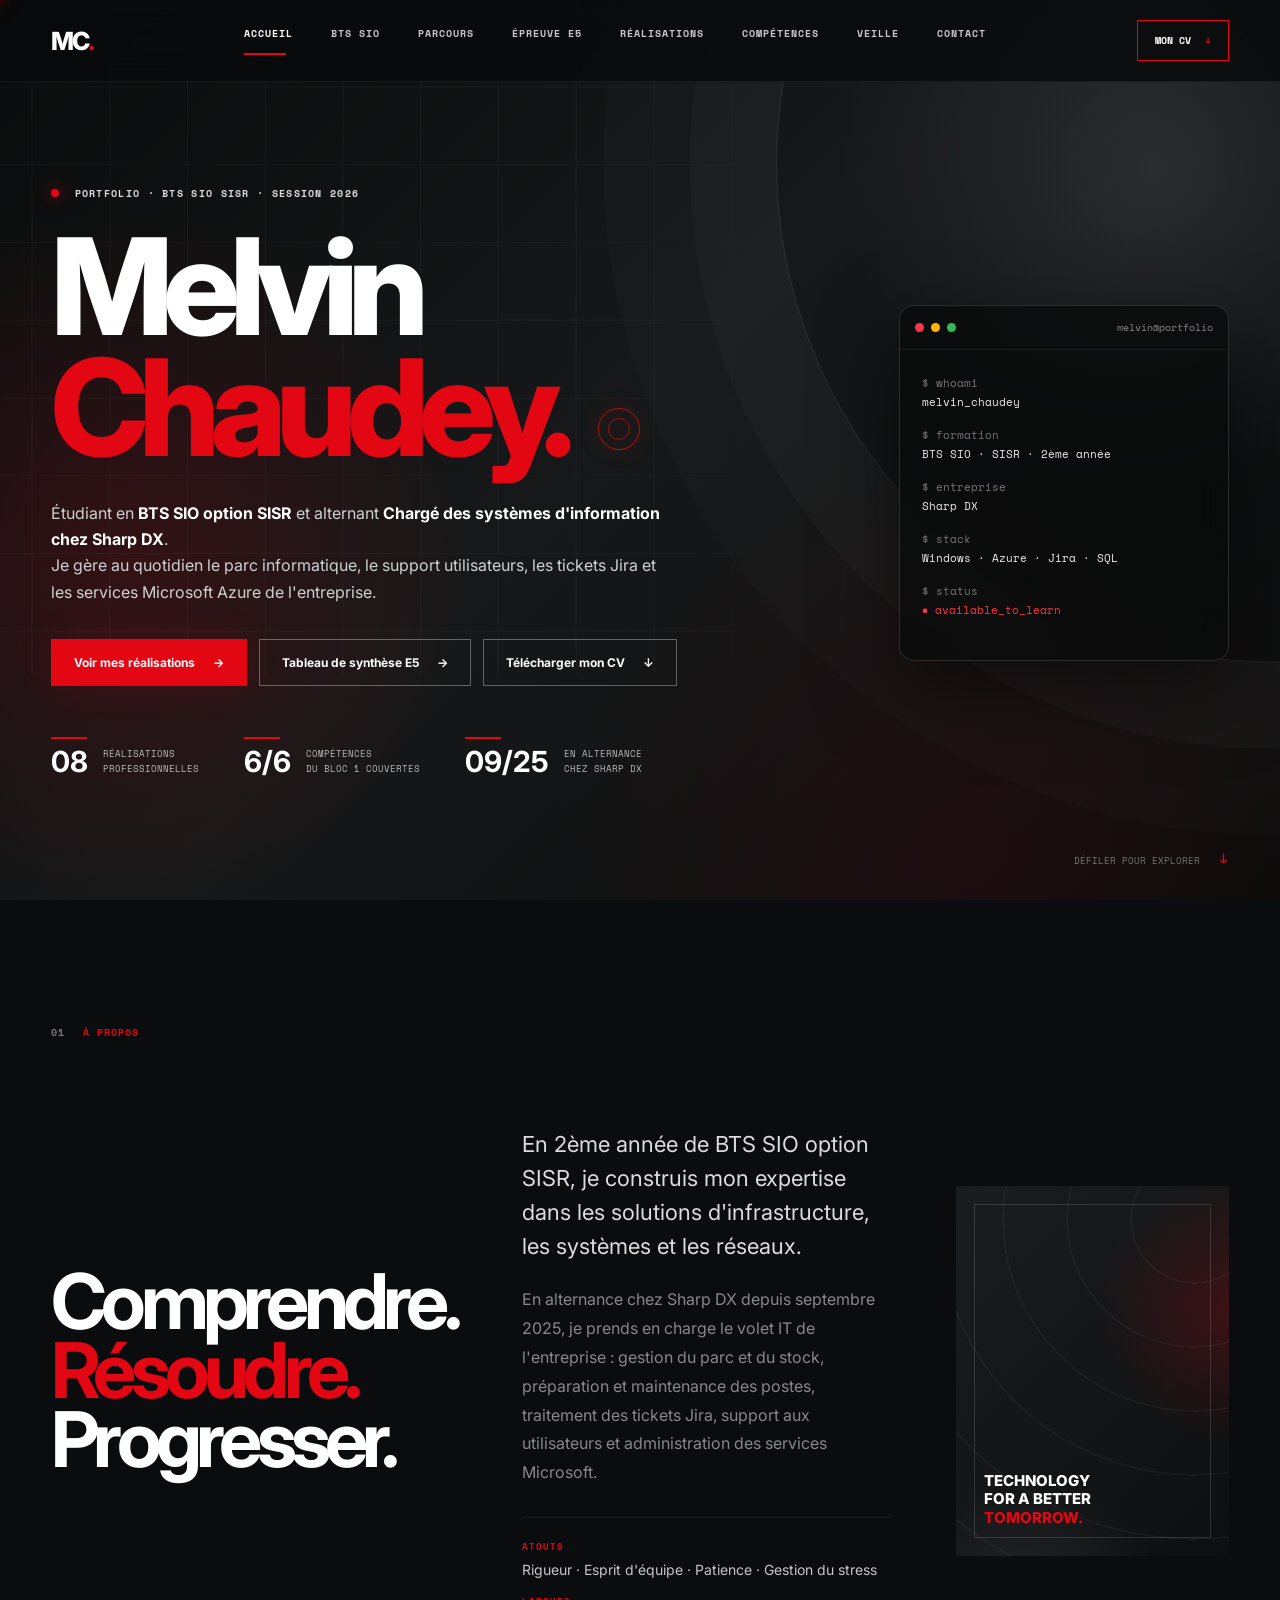
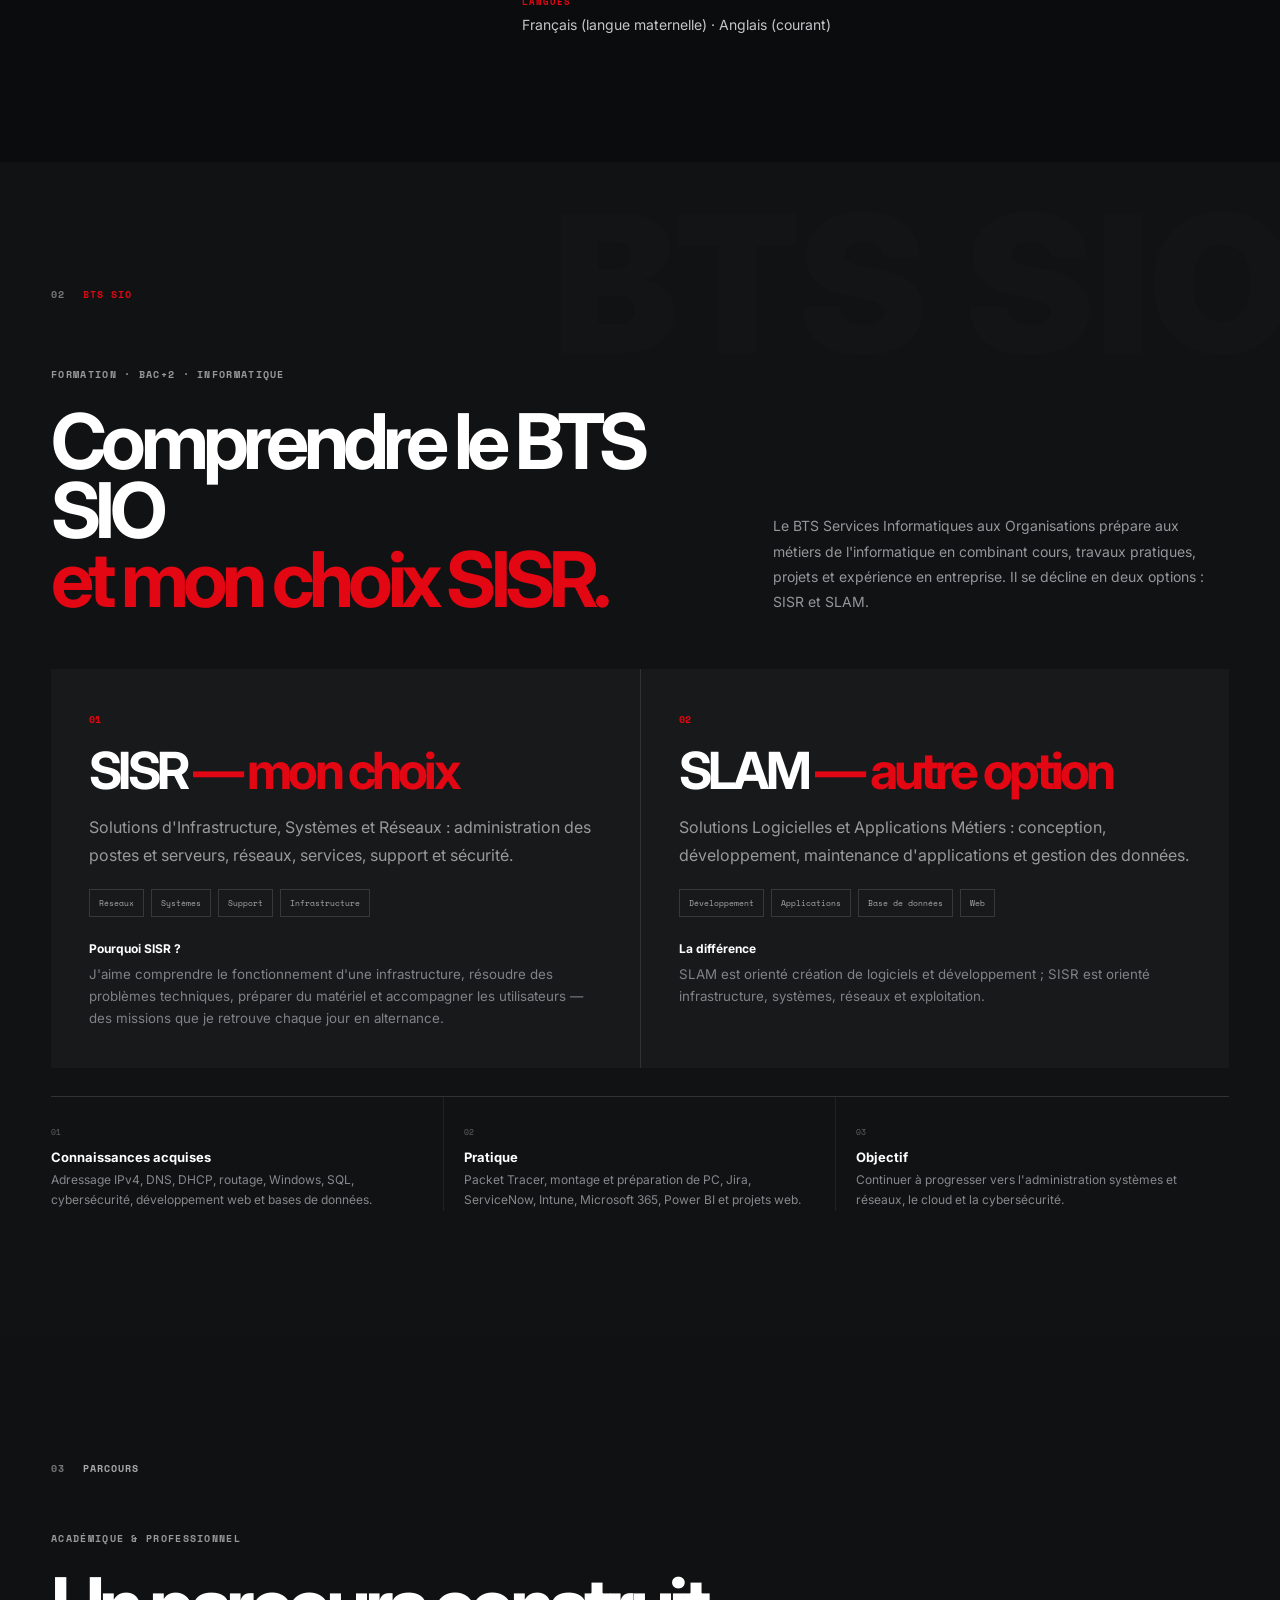
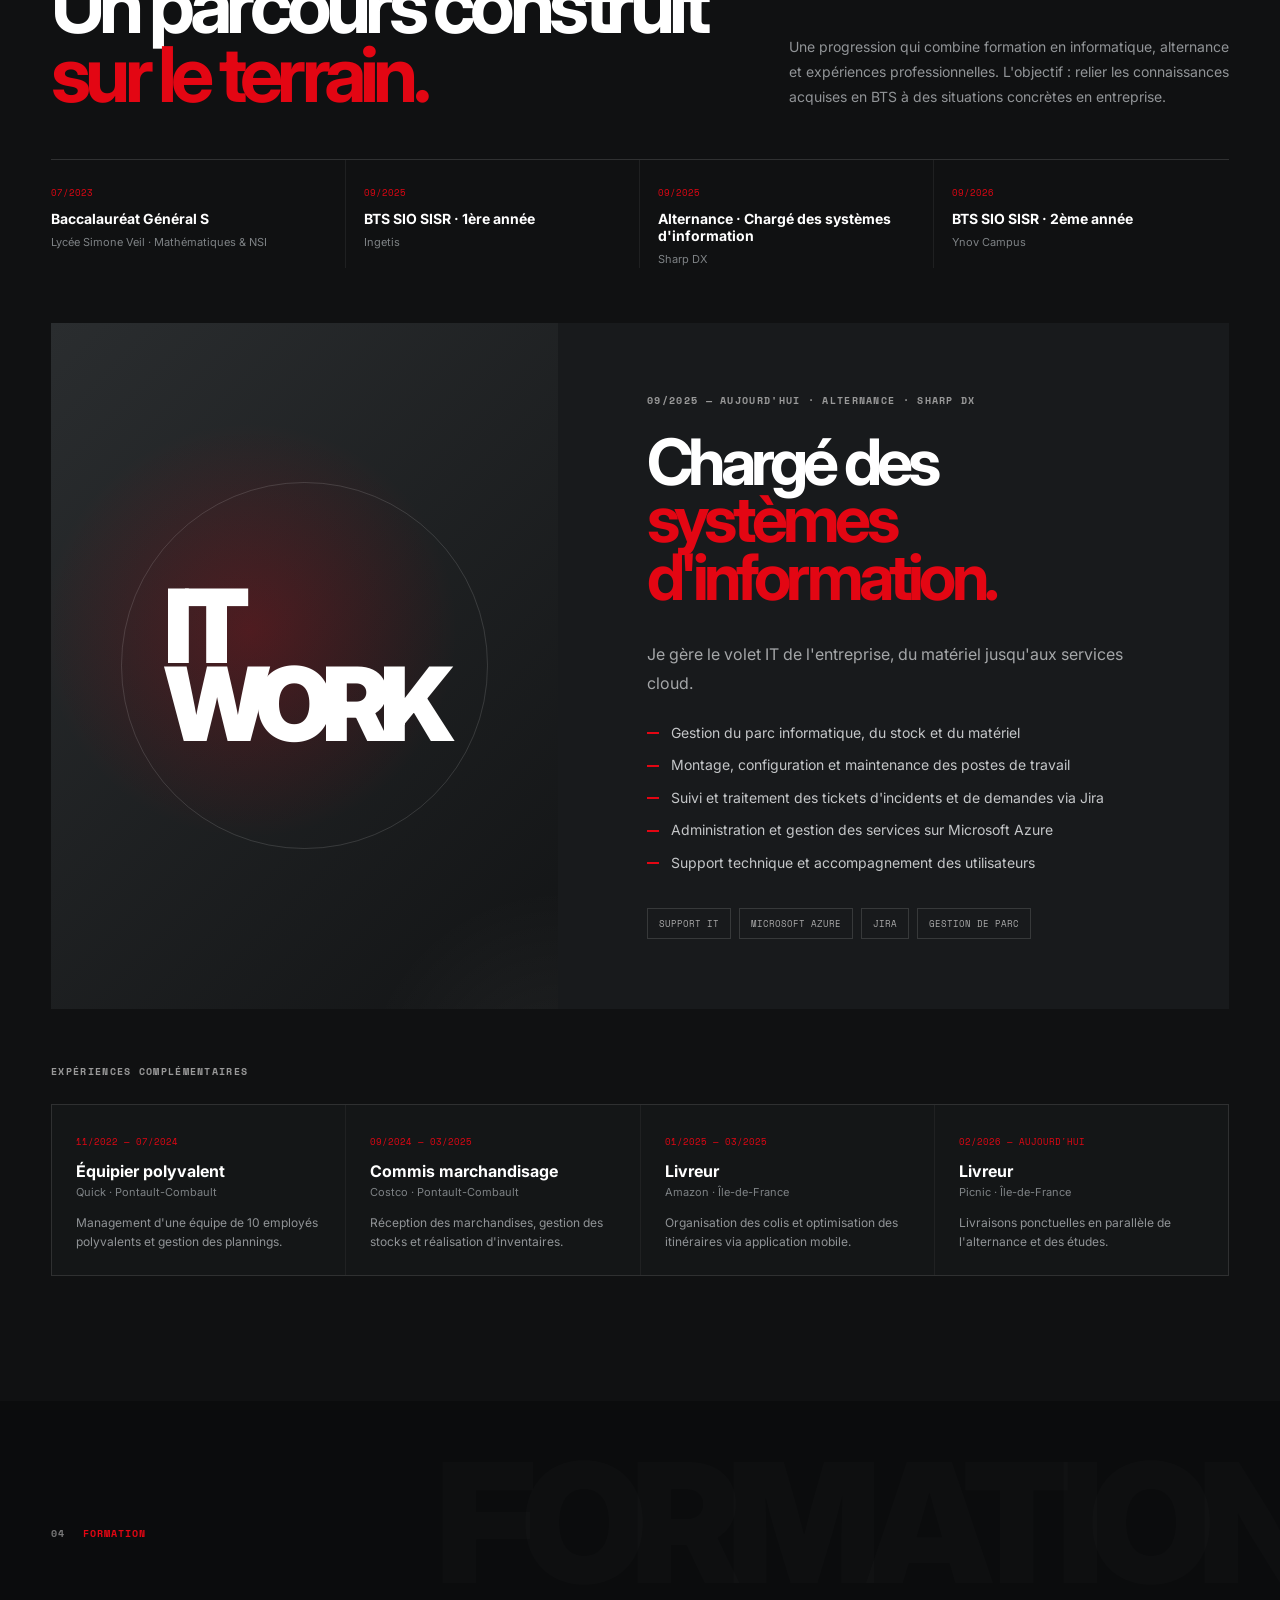
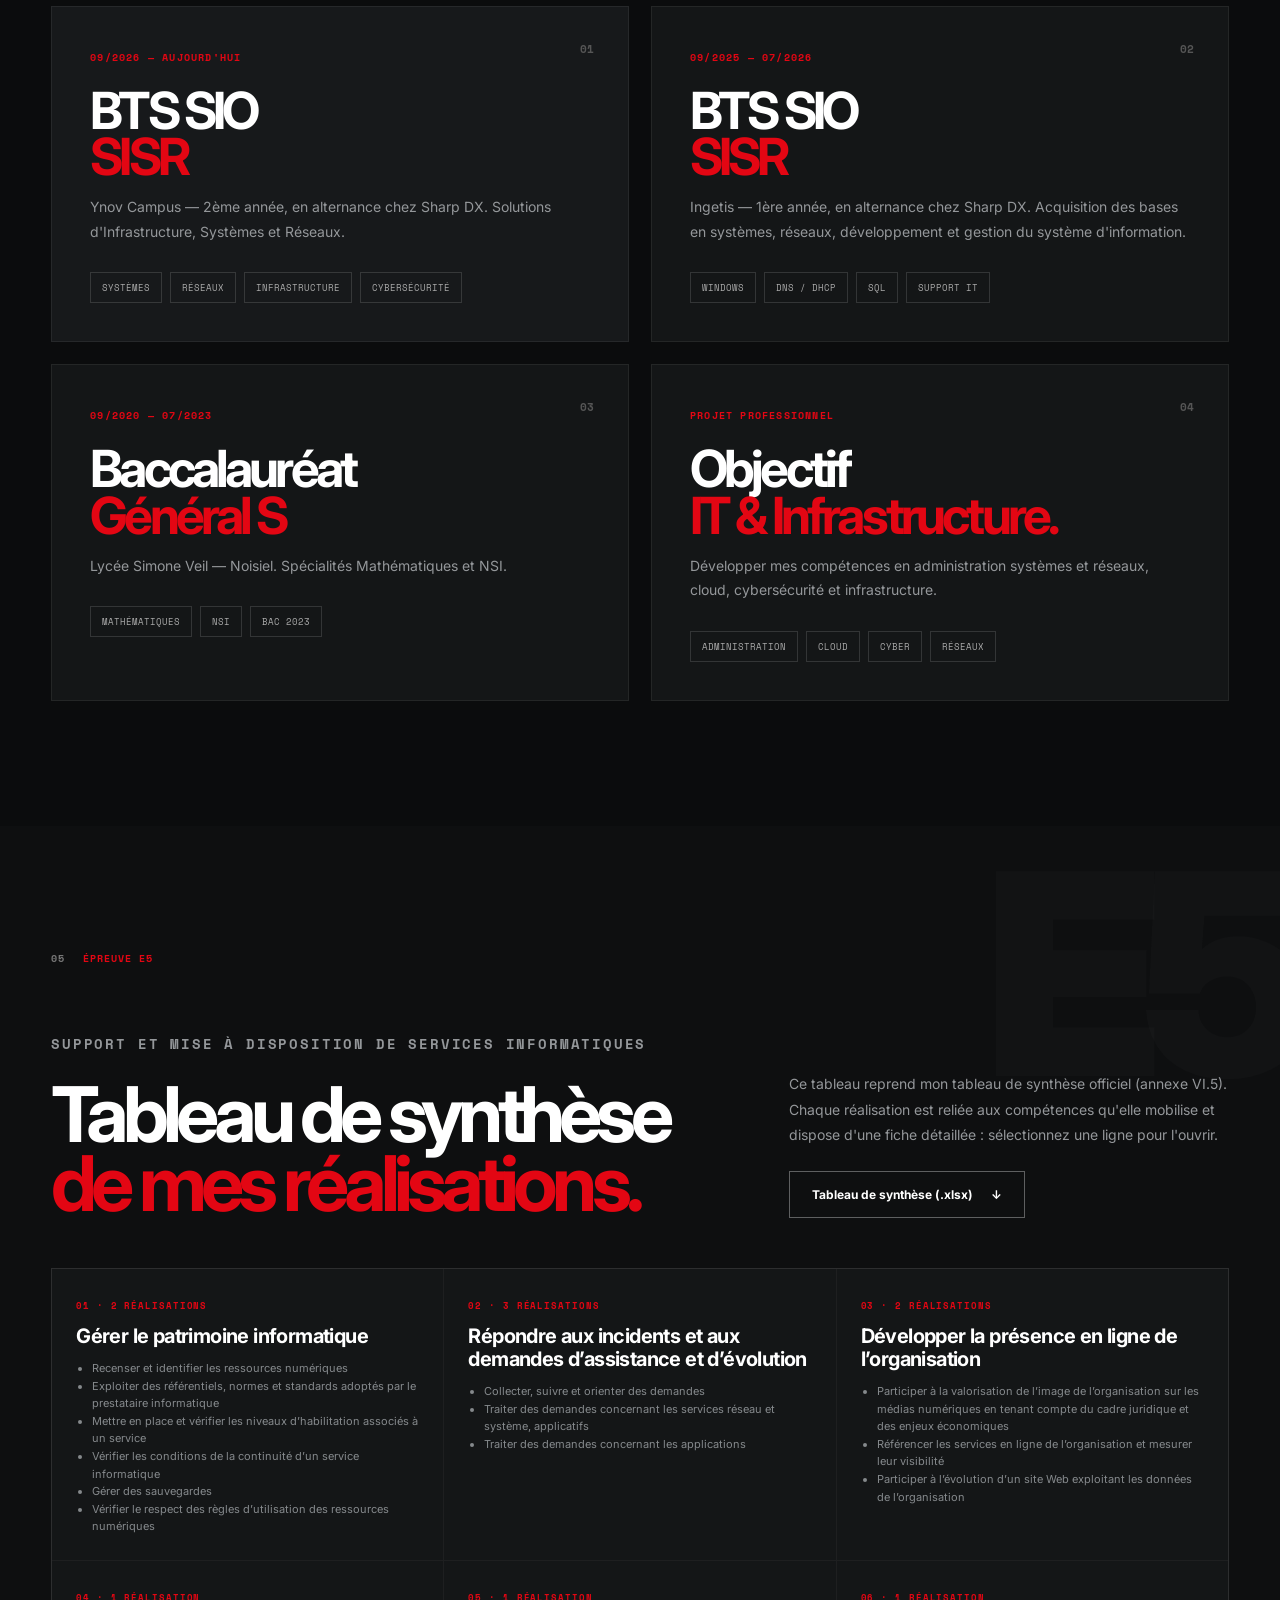
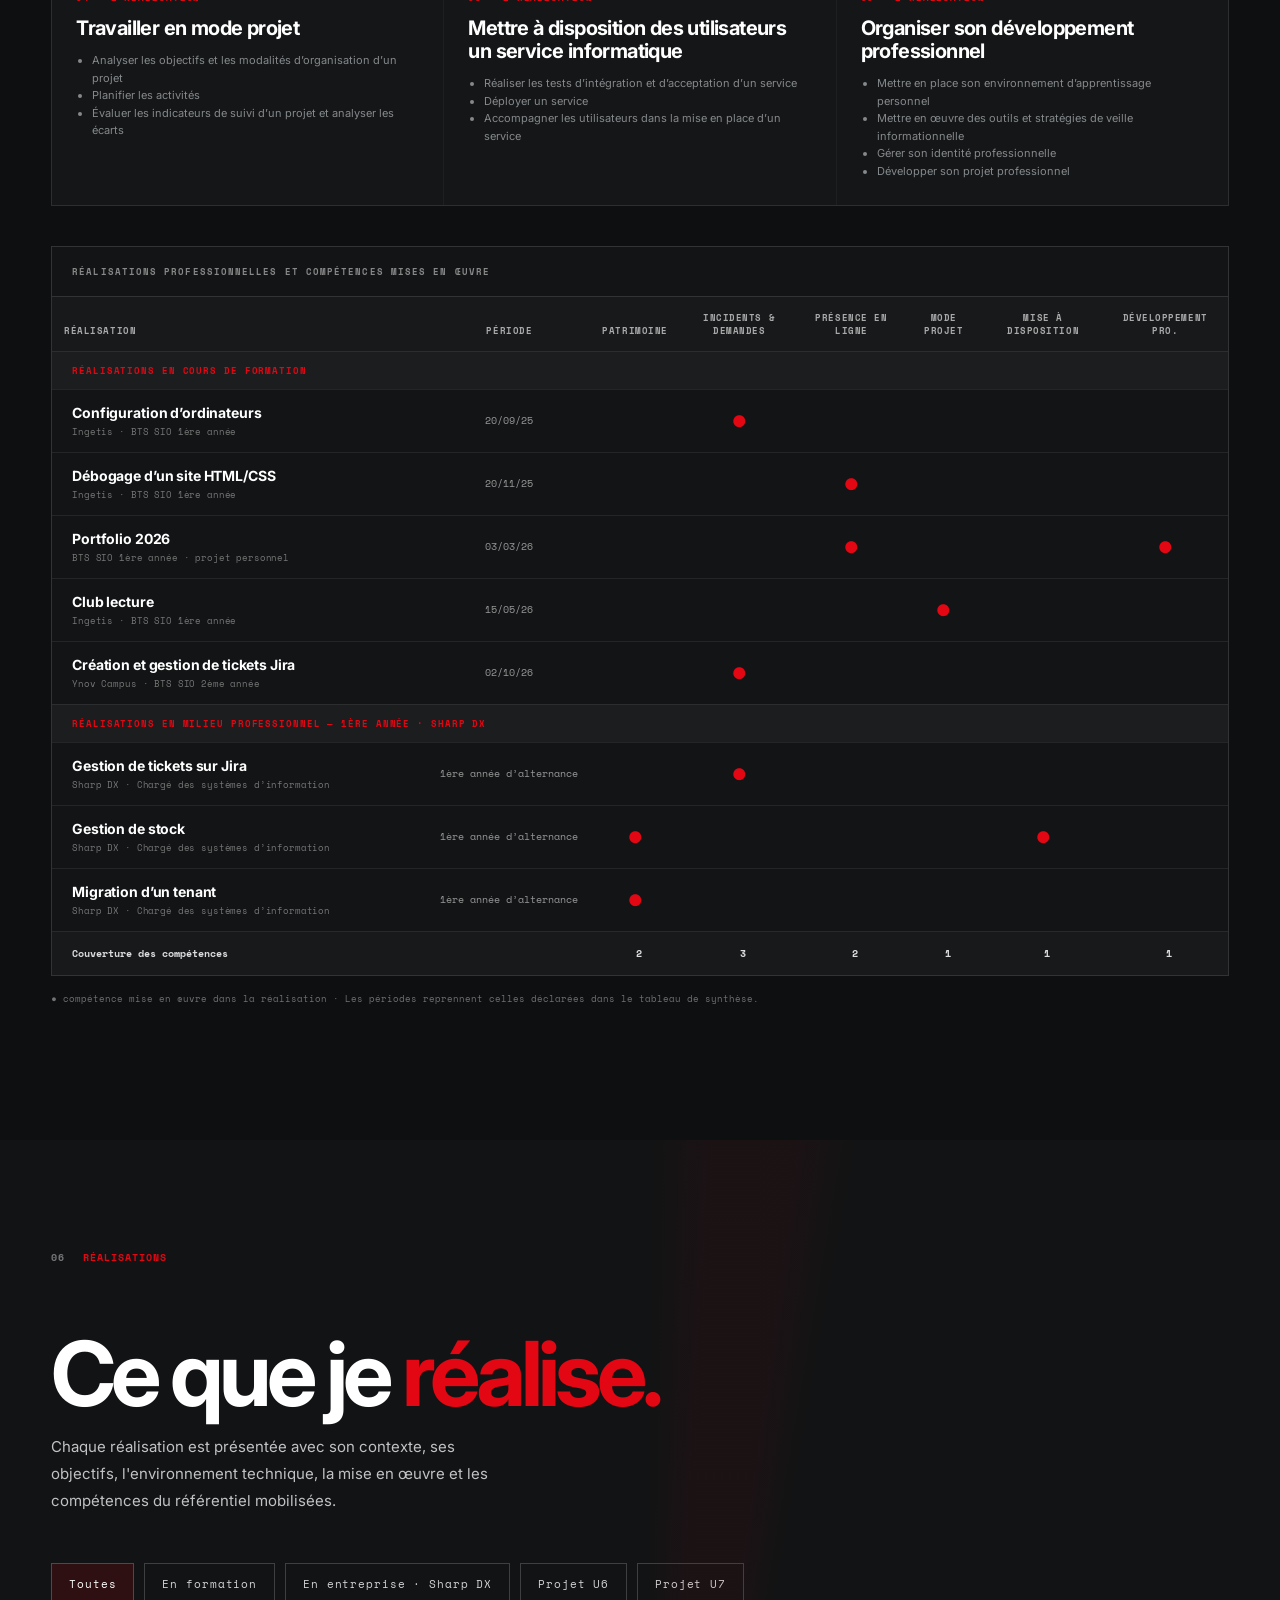
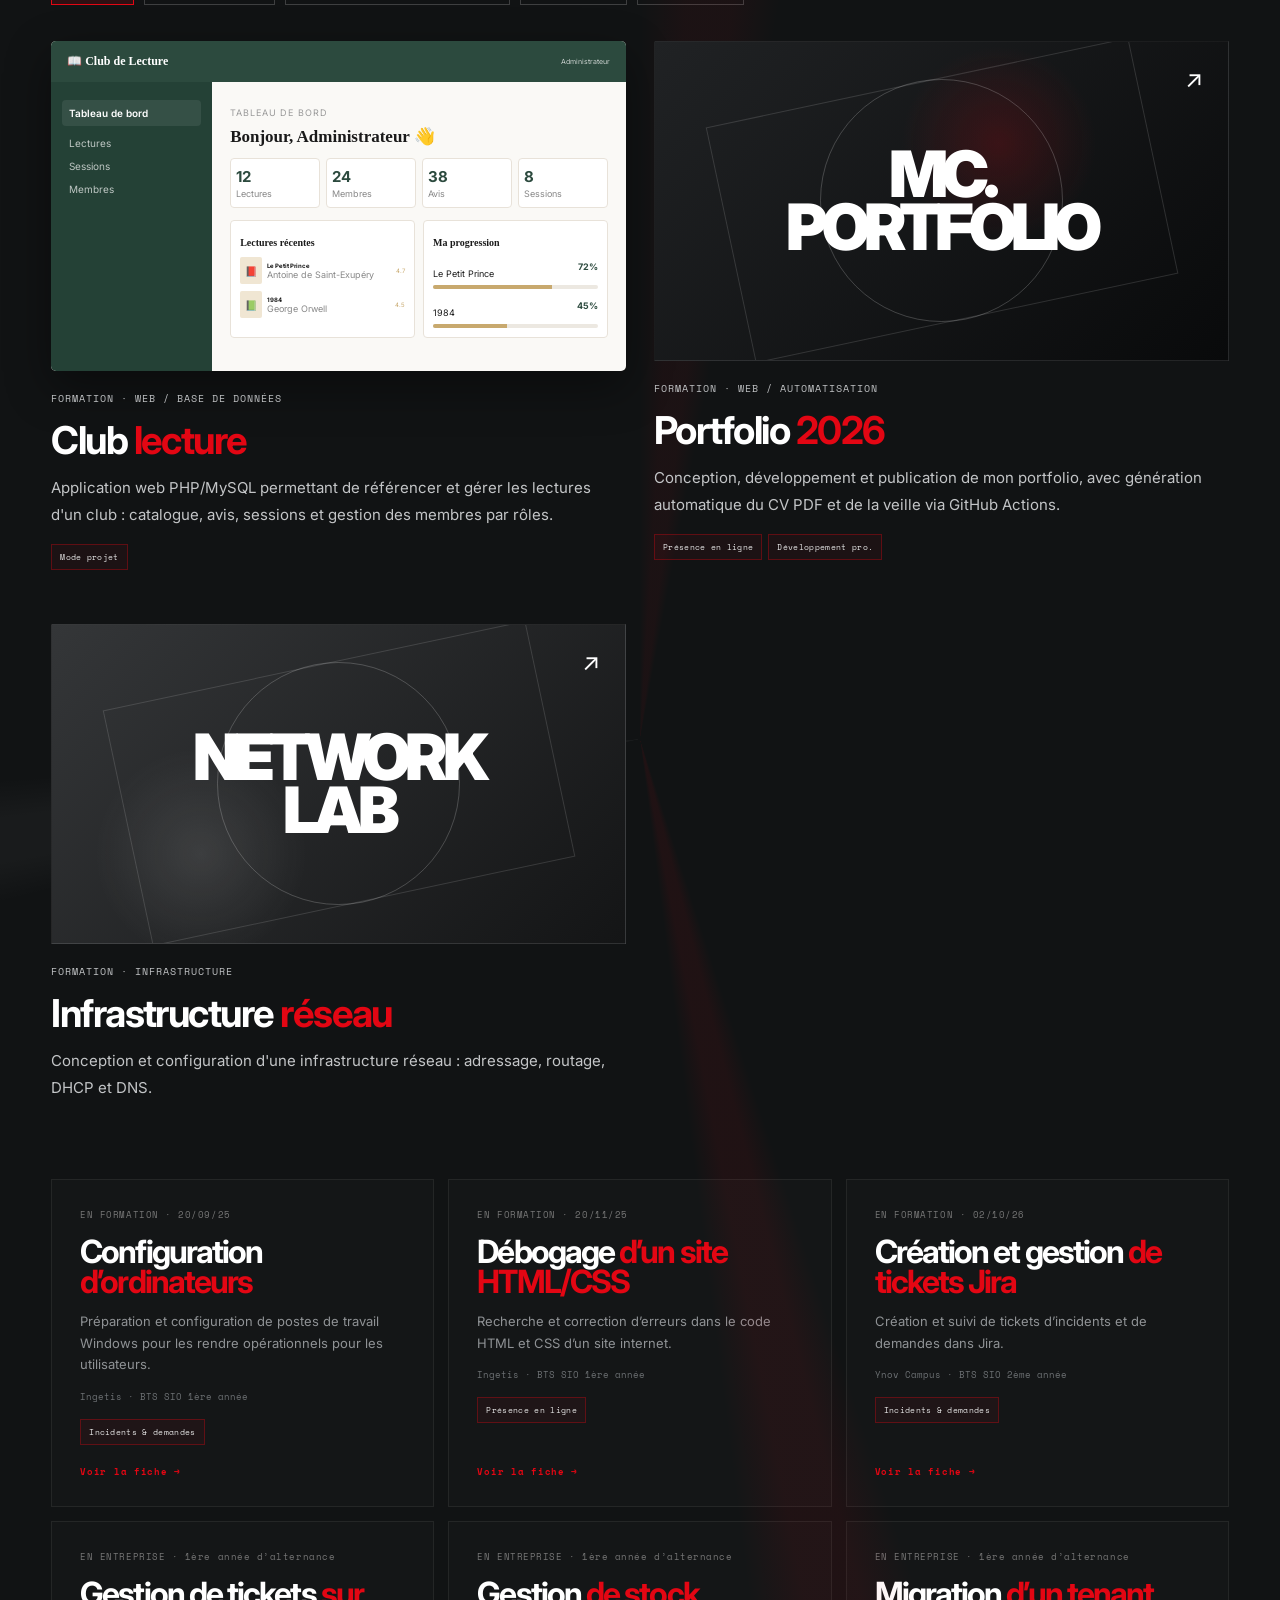
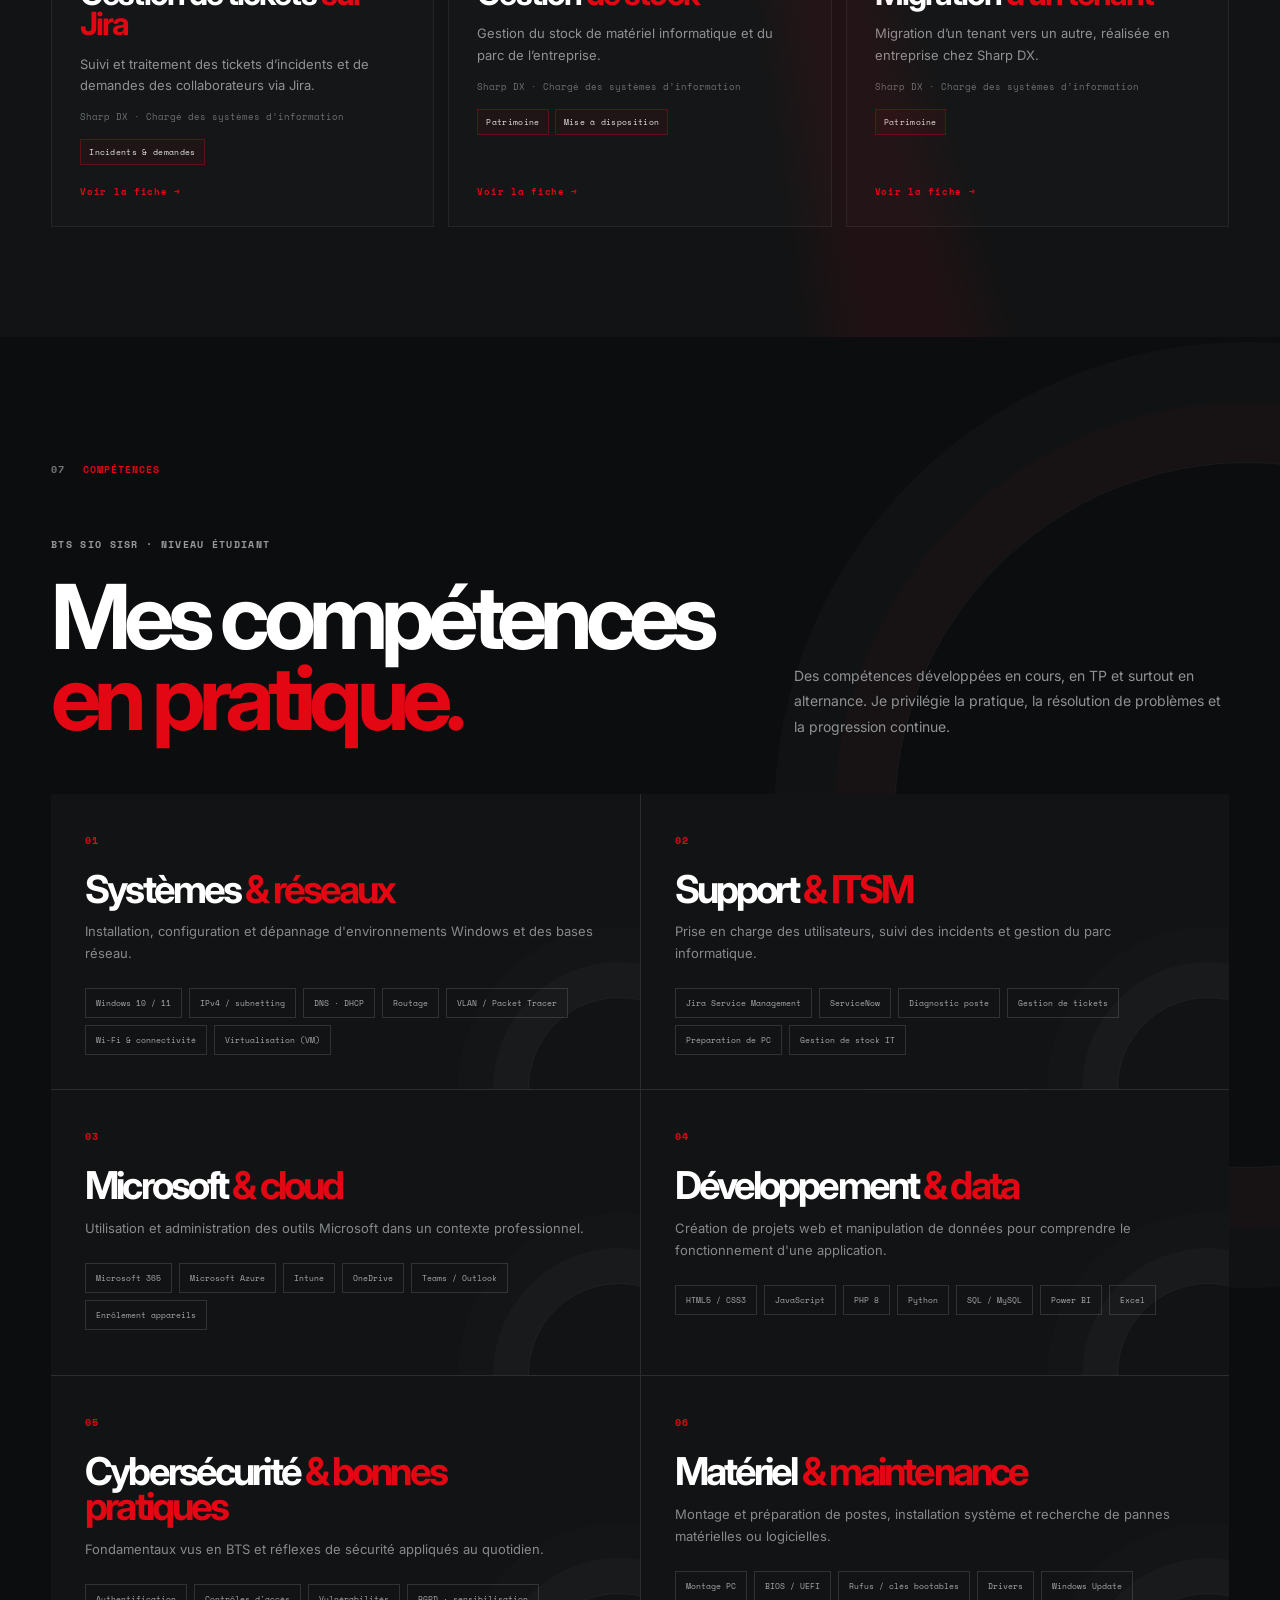
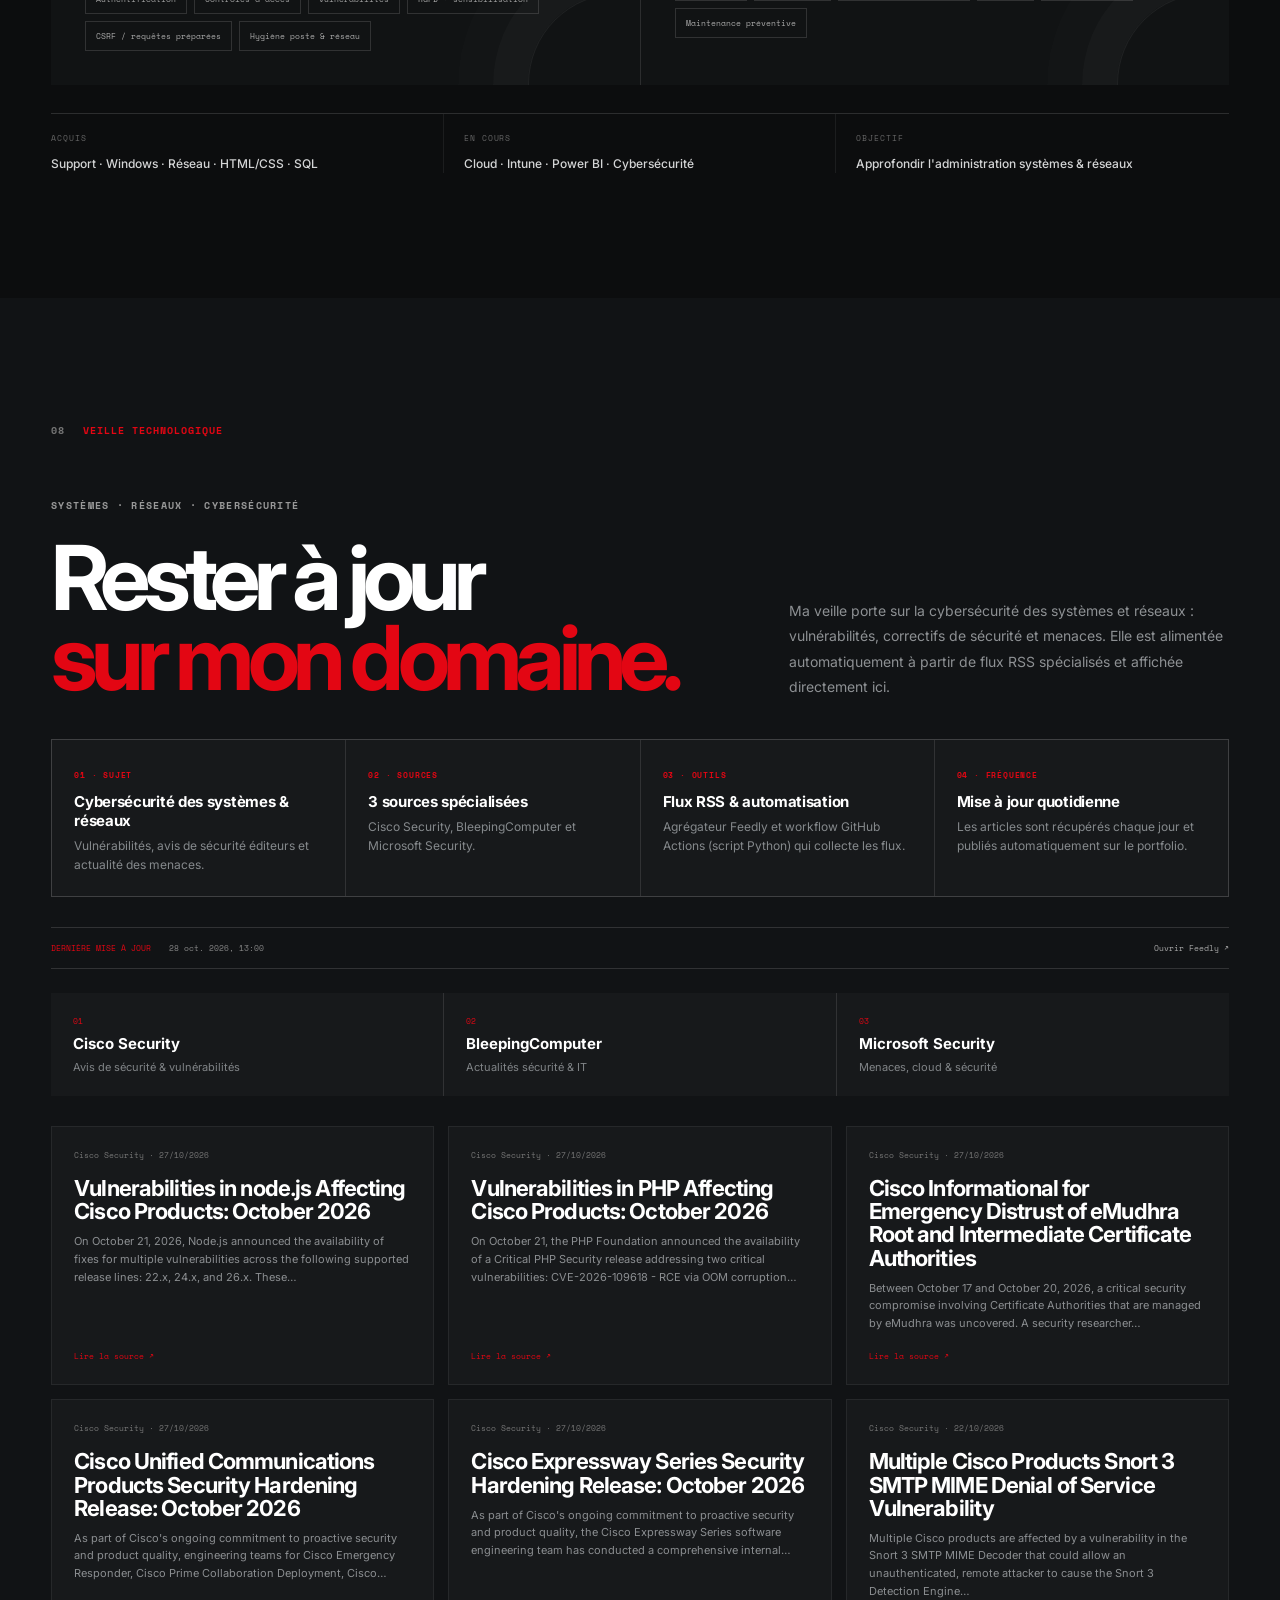
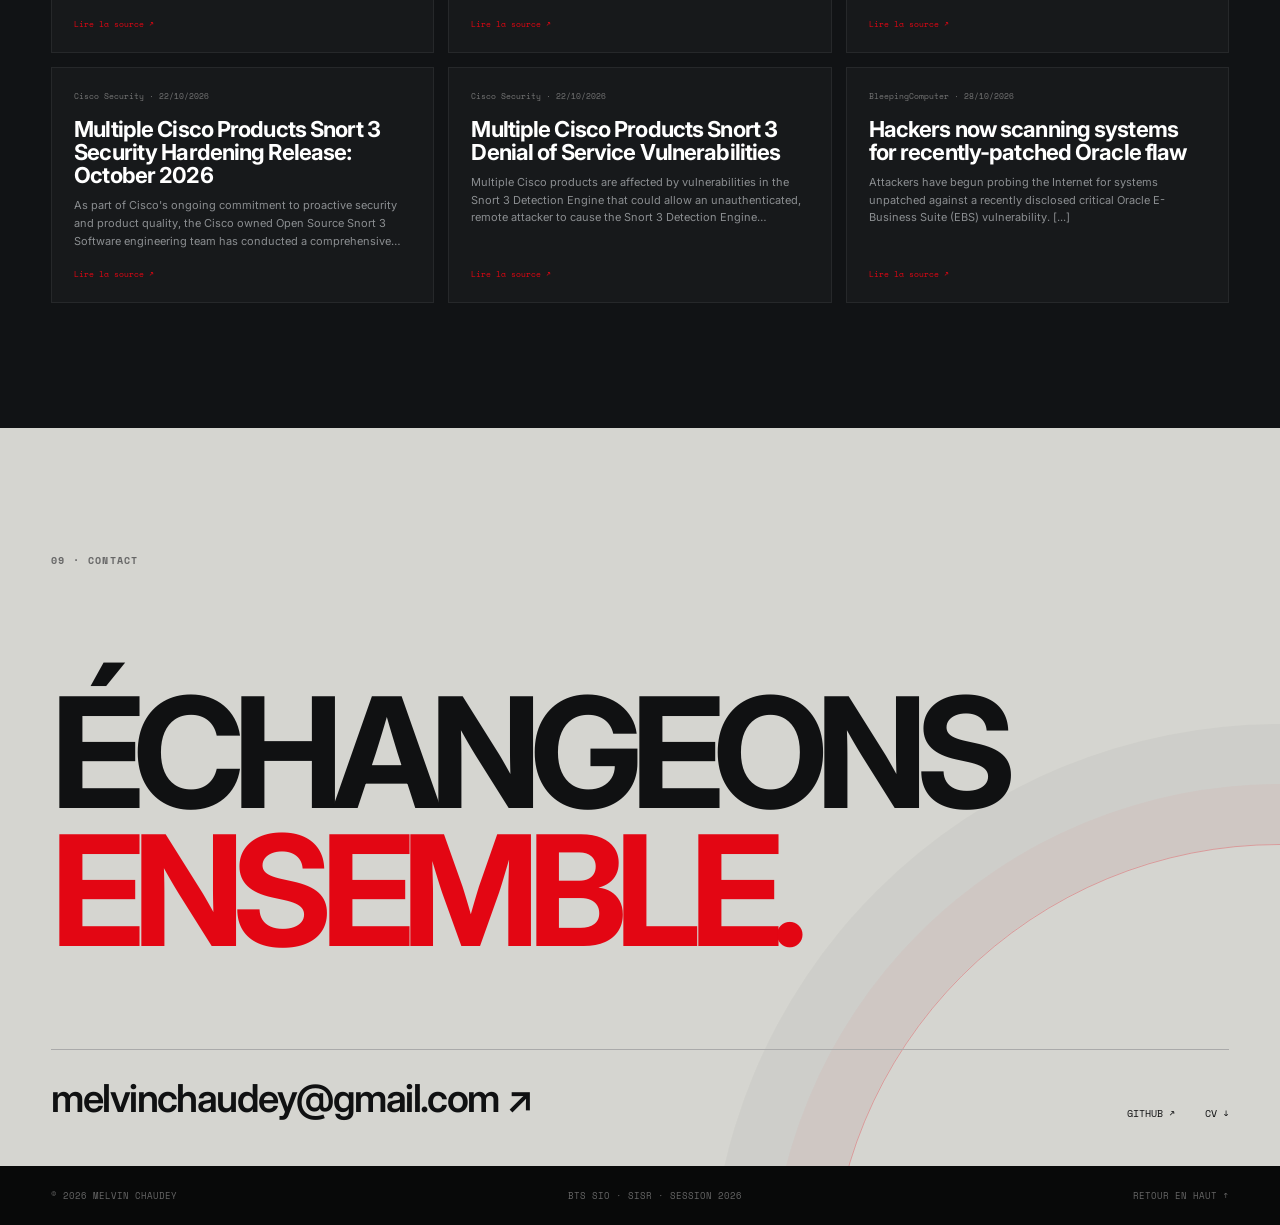
==== commit b3ebc680: "Aligner le portfolio sur l'épreuve E5 du BTS SIO - Répare la structure HTML (veille, certifications " ====
--- a/index.html
+++ b/index.html
@@ -1,12 +1,334 @@
-<!doctype html><html lang="fr"><head><meta charset="UTF-8"><meta name="viewport" content="width=device-width, initial-scale=1.0"><meta name="description" content="Portfolio de Melvin Chaudey — BTS SIO SISR, systèmes, réseaux et support IT."><title>Melvin Chaudey — Portfolio SISR</title><link rel="preconnect" href="https://fonts.googleapis.com"><link rel="preconnect" href="https://fonts.gstatic.com" crossorigin><link href="https://fonts.googleapis.com/css2?family=Inter:wght@400;500;600;700;800;900&family=Space+Mono:wght@400;700&display=swap" rel="stylesheet"><link rel="stylesheet" href="style.css"><link rel="stylesheet" href="animated.css"><link rel="stylesheet" href="formation.css"><link rel="stylesheet" href="cursor.css"></head><body><div class="loader" id="loader"><b>MC.</b></div><header class="nav"><a class="sharp-brand" style="font:800 25px Inter,Arial,sans-serif;letter-spacing:-.09em" href="#home">MC<span style="color:var(--red)">.</span></a><nav id="nav"><a href="#home">ACCUEIL</a><a href="#bts">BTS SIO</a><a href="#parcours">PARCOURS</a><a href="#skills">COMPÉTENCES</a><a href="#projects">PROJETS</a><a href="#veille">VEILLE</a><a href="#certifications">CERTIFICATIONS</a><a href="#contact">CONTACT</a></nav><a class="nav-cv" href="CV_Melvin_Chaudey.pdf">MON CV <span>↓</span></a><button class="menu" id="menu">☰</button></header><main><section class="hero" id="home"><div class="hero-bg"></div><div class="hero-wrap"><div class="hero-copy"><p class="eyebrow"><i></i> PORTFOLIO · BTS SIO SISR · 2026</p><h1>Melvin<br><em>Chaudey.</em></h1><p class="intro">Étudiant en <strong>BTS SIO option SISR</strong> et alternant <strong>Chargé des systèmes d'information chez Sharp DX.</strong><br>Je développe mes compétences en systèmes, réseaux, support IT et infrastructure.</p><div class="buttons"><a class="btn primary" href="#projects">Découvrir mes projets <span>→</span></a><a class="btn" href="CV_Melvin_Chaudey.pdf">Télécharger mon CV <span>↓</span></a></div><div class="stats"><div><b>01</b><span>SYSTÈMES<br>& RÉSEAUX</span></div><div><b>02</b><span>SUPPORT<br>IT</span></div><div><b>03</b><span>INFRASTRUCTURE</span></div></div></div><div class="terminal"><div class="terminal-head"><span></span><span></span><span></span><small>melvin@portfolio</small></div><div class="terminal-body"><p>$ whoami</p><b>melvin_chaudey</b><p>$ formation</p><b>BTS SIO · SISR · 2ème année</b><p>$ entreprise</p><b>Sharp DX</b><p>$ stack</p><b>Windows · Azure · Jira · SQL</b><p>$ status</p><b class="status">● available_to_learn</b></div></div></div><div class="scroll">SCROLL TO EXPLORE <span>↓</span></div></section><section class="about" id="about"><div class="section-label"><span>01</span><b>À PROPOS</b></div><div class="about-grid"><div><h2>Comprendre.<br><em>Résoudre.</em><br>Progresser.</h2></div><div><p class="lead">Actuellement en 2ème année de BTS SIO, option SISR, je construis mon expertise dans les solutions d'infrastructure, systèmes et réseaux.</p><p>En alternance chez Sharp DX, je participe à la gestion du volet IT : parc informatique, support utilisateurs, tickets Jira, préparation et maintenance des postes et services Microsoft.</p></div><div class="about-visual"><span>TECHNOLOGY<br>FOR A BETTER<br><em>TOMORROW.</em></span></div></div></section><section class="bts-section" id="bts"><div class="section-label"><span>02</span><b>BTS SIO</b></div><div class="bts-head"><div><p class="eyebrow">FORMATION · BAC+2 · INFORMATIQUE</p><h2>Comprendre le BTS SIO<br><em>et mon choix SISR.</em></h2></div><p>Le BTS Services Informatiques aux Organisations prépare aux métiers de l’informatique en combinant cours, travaux pratiques, projets et expérience en entreprise.</p></div><div class="bts-specialties"><article><span>01</span><h3>SISR <em>— mon choix</em></h3><p>Solutions d’Infrastructure, Systèmes et Réseaux : administration des postes et serveurs, réseaux, services, support et sécurité.</p><div class="bts-tags"><i>Réseaux</i><i>Systèmes</i><i>Support</i><i>Infrastructure</i></div><strong>Pourquoi SISR ?</strong><small>J’aime comprendre comment fonctionne une infrastructure, résoudre des problèmes techniques, préparer du matériel et accompagner les utilisateurs.</small></article><article><span>02</span><h3>SLAM <em>— autre spécialité</em></h3><p>Solutions Logicielles et Applications Métiers : conception, développement, maintenance d’applications et gestion des données.</p><div class="bts-tags"><i>Développement</i><i>Applications</i><i>Base de données</i><i>Web</i></div><strong>La différence</strong><small>SLAM est davantage orienté création de logiciels et développement ; SISR est davantage orienté infrastructure, systèmes, réseaux et exploitation.</small></article></div><div class="bts-skills"><div><span>01</span><b>Connaissances acquises</b><p>Adressage IPv4, DNS, DHCP, routage, Windows, SQL, cybersécurité, développement web et bases de données.</p></div><div><span>02</span><b>Pratique</b><p>Packet Tracer, montage et préparation de PC, Jira, ServiceNow, Intune, Microsoft 365, Power BI et projets web.</p></div><div><span>03</span><b>Objectif</b><p>Continuer à progresser vers l’administration systèmes et réseaux, le cloud et la cybersécurité.</p></div></div></section><section class="experience" id="parcours"><div class="section-label light"><span>03</span><b>PARCOURS</b></div><div class="parcours-intro"><div><p class="eyebrow">ACADÉMIQUE & PROFESSIONNEL</p><h2>Un parcours construit<br><em>sur le terrain.</em></h2></div><p>Une progression qui combine formation en informatique, alternance et expérience professionnelle. L’objectif est de relier les connaissances apprises en BTS à des situations concrètes.</p></div><div class="parcours-timeline"><div><span>2023</span><b>Baccalauréat Général S</b><small>Lycée Simone Veil · Mathématiques & NSI</small></div><div><span>09/2025</span><b>BTS SIO SISR · 1ère année</b><small>Ingetis</small></div><div><span>09/2025</span><b>Alternance · Chargé des systèmes d'information</b><small>Sharp DX</small></div><div><span>09/2026</span><b>BTS SIO SISR · 2ème année</b><small>Ynov Campus</small></div></div><article class="exp-card"><div class="exp-art"><span>IT<br>WORK</span></div><div class="exp-content"><p class="eyebrow">09/2025 — AUJOURD'HUI · ALTERNANCE</p><h2>Chargé des<br><em>systèmes d'information.</em></h2><p>Gestion du parc et du stock, préparation des postes, maintenance, support utilisateurs, tickets Jira et administration des outils Microsoft.</p><div class="tags"><span>SUPPORT IT</span><span>MICROSOFT</span><span>JIRA</span><span>INFRASTRUCTURE</span></div></div></article></section><section class="formation" id="formation"><div class="section-label"><span>04</span><b>FORMATION</b></div><div class="formation-grid"><article class="formation-card accent"><span class="formation-year">09/2026 — AUJOURD'HUI</span><span class="mark">01</span><h3>BTS SIO<br><em>SISR</em></h3><p>Ynov Campus — 2ème année. Solutions d’Infrastructure, Systèmes et Réseaux.</p><div class="formation-meta"><span>SYSTÈMES</span><span>RÉSEAUX</span><span>INFRASTRUCTURE</span><span>CYBERSÉCURITÉ</span></div></article><article class="formation-card"><span class="formation-year">09/2025 — 07/2026</span><span class="mark">02</span><h3>BTS SIO<br><em>SISR</em></h3><p>Ingetis — 1ère année. Acquisition des bases en systèmes, réseaux, développement et gestion du système d’information.</p><div class="formation-meta"><span>WINDOWS</span><span>DNS / DHCP</span><span>SQL</span><span>SUPPORT IT</span></div></article><article class="formation-card"><span class="formation-year">09/2020 — 07/2023</span><span class="mark">03</span><h3>Baccalauréat<br><em>Général S</em></h3><p>Lycée Simone Veil — Noisiel. Spécialités Mathématiques et NSI.</p><div class="formation-meta"><span>MATHÉMATIQUES</span><span>NSI</span><span>BAC 2023</span></div></article><article class="formation-card"><span class="formation-year">CONTINUITÉ</span><span class="mark">04</span><h3>Objectif<br><em>IT & Infrastructure.</em></h3><p>Développer mes compétences en administration systèmes et réseaux, cloud, cybersécurité et infrastructure.</p><div class="formation-meta"><span>ADMINISTRATION</span><span>CLOUD</span><span>CYBER</span><span>RÉSEAUX</span></div></article></div><div class="formation-timeline"><div class="formation-step"><b>2023</b><span>BACCALAURÉAT GÉNÉRAL</span><i></i></div><div class="formation-step"><b>2025</b><span>BTS SIO · 1ÈRE ANNÉE</span><i></i></div><div class="formation-step"><b>2026</b><span>BTS SIO SISR · 2ÈME ANNÉE</span><i></i></div></div></section><section class="projects" id="projects"><div class="section-label"><span>05</span><b>PROJETS</b></div><div class="project-head"><div><h2>Ce que je <em>construis.</em></h2><p>Chaque projet est documenté avec son contexte, son objectif, les compétences mobilisées, les étapes de réalisation et les ressources associées.</p></div></div><div class="project-tabs" role="tablist"><button class="project-tab active" data-filter="all" type="button">Tous</button><button class="project-tab" data-filter="u5" type="button">Projets U5</button><button class="project-tab" data-filter="u6" type="button">Projet U6</button><button class="project-tab" data-filter="u7" type="button">Projet U7</button><button class="project-tab" data-filter="other" type="button">Autres projets</button></div><div class="project-grid"><article class="project-card project-club" data-project="club" data-track="other"><div class="club-ui"><div class="club-nav"><b>📖 Club de Lecture</b><span>Administrateur</span></div><div class="club-layout"><aside><b>Tableau de bord</b><span>Lectures</span><span>Sessions</span><span>Membres</span></aside><div class="club-content"><small>TABLEAU DE BORD</small><h4>Bonjour, Administrateur 👋</h4><div class="club-stats"><div><b>12</b><span>Lectures</span></div><div><b>24</b><span>Membres</span></div><div><b>38</b><span>Avis</span></div><div><b>8</b><span>Sessions</span></div></div><div class="club-cols"><div class="club-panel"><strong>Lectures récentes</strong><div class="club-book"><i>📕</i><span><b>Le Petit Prince</b><small>Antoine de Saint-Exupéry</small></span><em>4.7</em></div><div class="club-book"><i>📗</i><span><b>1984</b><small>George Orwell</small></span><em>4.5</em></div></div><div class="club-panel"><strong>Ma progression</strong><div class="mini-progress"><span>Le Petit Prince</span><b>72%</b><i><u style="width:72%"></u></i></div><div class="mini-progress"><span>1984</span><b>45%</b><i><u style="width:45%"></u></i></div></div></div></div></div></div><small>01 · WEB / DATABASE</small><h3>Club <em>lecture</em></h3><p>Application web PHP/MySQL permettant de référencer et gérer les lectures du club.</p></article><article class="project-card" data-project="network" data-track="u5"><div class="project-art reading"><span>NETWORK<br>LAB</span><b>↗</b></div><small>02 · INFRASTRUCTURE</small><h3>Infrastructure <em>réseau</em></h3><p>Configuration et mise en place d'une infrastructure réseau.</p></article><article class="project-card" data-project="portfolio" data-track="other"><div class="project-art portfolio"><span>MC.<br>PORTFOLIO</span><b>↗</b></div><small>03 · PERSONAL / WEB</small><h3>Portfolio <em>2026</em></h3><p>Conception et développement de mon portfolio.</p></article><article class="project-card project-placeholder" data-track="u6"><div class="project-placeholder-art"><span>U<em>6</em></span><small>PROJET À RENSEIGNER</small></div><small>04 · BTS SIO / U6</small><h3>Projet <em>U6</em></h3><p>La fiche sera complétée avec le sujet réel, les objectifs, les compétences mobilisées et les livrables.</p><span class="placeholder-note">CONTENU À AJOUTER</span></article><article class="project-card project-placeholder" data-track="u7"><div class="project-placeholder-art"><span>U<em>7</em></span><small>PROJET À RENSEIGNER</small></div><small>05 · BTS SIO / U7</small><h3>Projet <em>U7</em></h3><p>La fiche sera complétée avec le sujet réel, les objectifs, les compétences mobilisées et les livrables.</p><span class="placeholder-note">CONTENU À AJOUTER</span></article></div><section class="veille-section" id="veille"><div class="section-label light"><span>07</span><b>VEILLE TECHNOLOGIQUE</b></div><div class="veille-head"><div><p class="eyebrow">SYSTÈMES · RÉSEAUX · CYBERSÉCURITÉ</p><h2>Rester à jour<br><em>sur mon domaine.</em></h2></div><p>Cette veille est alimentée automatiquement à partir de flux RSS spécialisés. Les articles sont récupérés régulièrement et affichés directement ici.</p></div><div class="veille-meta"><span>MISE À JOUR AUTOMATIQUE</span><b id="veilleUpdated">Chargement…</b><a href="https://feedly.com/" target="_blank" rel="noopener">Ouvrir Feedly ↗</a></div><div class="veille-sources"><a href="https://sec.cloudapps.cisco.com/security/center/rss.x?i=44" target="_blank" rel="noopener"><small>01</small><b>Cisco Security</b><span>Advisories & vulnérabilités</span></a><a href="https://www.bleepingcomputer.com/rss-feeds/" target="_blank" rel="noopener"><small>02</small><b>BleepingComputer</b><span>Actualités sécurité & IT</span></a><a href="https://www.microsoft.com/en-us/security/blog/" target="_blank" rel="noopener"><small>03</small><b>Microsoft Security</b><span>Menaces, cloud & sécurité</span></a></div><div class="veille-grid" id="veilleFeed"><div class="veille-empty">Chargement de la veille…</div></div></section><section class="skills" id="skills">
-<div class="section-label light"><span>06</span><b>COMPÉTENCES</b></div>
-<div class="skills-intro"><div><p class="eyebrow">BTS SIO SISR · NIVEAU ÉTUDIANT</p><h2>Mes compétences<br><em>en pratique.</em></h2></div><p>Des compétences développées en cours, en TP et surtout en alternance. Je privilégie la pratique, la résolution de problèmes et la progression continue.</p></div>
-<div class="skills-grid">
-<article class="skill-group"><span class="skill-index">01</span><h3>Systèmes <em>& réseaux</em></h3><p>Installation, configuration et dépannage d’environnements Windows et bases réseau.</p><div class="skill-items"><span>Windows 10 / 11</span><span>IPv4 / subnetting</span><span>DNS · DHCP</span><span>Routage</span><span>VLAN / Packet Tracer</span><span>Wi-Fi & connectivité</span></div></article>
-<article class="skill-group"><span class="skill-index">02</span><h3>Support <em>& ITSM</em></h3><p>Prise en charge des utilisateurs, suivi des incidents et gestion du parc informatique.</p><div class="skill-items"><span>Jira Service Management</span><span>ServiceNow</span><span>Diagnostic poste</span><span>Gestion de tickets</span><span>Préparation de PC</span><span>Gestion de stock IT</span></div></article>
-<article class="skill-group"><span class="skill-index">03</span><h3>Microsoft <em>& cloud</em></h3><p>Utilisation des outils Microsoft dans un contexte professionnel et découverte de l’administration cloud.</p><div class="skill-items"><span>Microsoft 365</span><span>Intune</span><span>OneDrive</span><span>Teams / Outlook</span><span>Azure · bases</span><span>Enrôlement appareils</span></div></article>
-<article class="skill-group"><span class="skill-index">04</span><h3>Développement <em>& data</em></h3><p>Création de petits projets web et manipulation de données pour comprendre le fonctionnement d’une application.</p><div class="skill-items"><span>HTML5 / CSS3</span><span>JavaScript</span><span>PHP 8</span><span>Python</span><span>SQL / MySQL</span><span>Power BI</span></div></article>
-<article class="skill-group"><span class="skill-index">05</span><h3>Cybersécurité <em>& bonnes pratiques</em></h3><p>Acquisition des fondamentaux vus en BTS et application de réflexes de sécurité au quotidien.</p><div class="skill-items"><span>Authentification</span><span>Contrôles d’accès</span><span>Vulnérabilités</span><span>RGPD · sensibilisation</span><span>CSRF / requêtes préparées</span><span>Hygiène poste & réseau</span></div></article>
-<article class="skill-group"><span class="skill-index">06</span><h3>Matériel <em>& maintenance</em></h3><p>Montage et préparation de postes, installation système et recherche de pannes matérielles ou logicielles.</p><div class="skill-items"><span>Montage PC</span><span>BIOS / UEFI</span><span>Rufus / clés bootables</span><span>Drivers</span><span>Windows Update</span><span>Maintenance préventive</span></div></article>
+<!doctype html>
+<html lang="fr">
+<head>
+<meta charset="UTF-8">
+<meta name="viewport" content="width=device-width, initial-scale=1.0">
+<meta name="description" content="Portfolio de Melvin Chaudey — BTS SIO option SISR, alternant chargé des systèmes d'information chez Sharp DX. Réalisations professionnelles, tableau de synthèse E5, compétences et veille technologique.">
+<meta name="author" content="Melvin Chaudey">
+<meta property="og:title" content="Melvin Chaudey — Portfolio BTS SIO SISR">
+<meta property="og:description" content="Réalisations professionnelles, tableau de synthèse E5, compétences et veille technologique.">
+<meta property="og:type" content="website">
+<title>Melvin Chaudey — Portfolio BTS SIO SISR</title>
+<link rel="icon" href="data:image/svg+xml,%3Csvg xmlns='http://www.w3.org/2000/svg' viewBox='0 0 64 64'%3E%3Crect width='64' height='64' fill='%230b0c0d'/%3E%3Ctext x='6' y='44' font-family='Arial' font-weight='900' font-size='34' fill='%23fff'%3EMC%3C/text%3E%3Crect x='52' y='38' width='7' height='7' fill='%23e30613'/%3E%3C/svg%3E">
+<link rel="preconnect" href="https://fonts.googleapis.com">
+<link rel="preconnect" href="https://fonts.gstatic.com" crossorigin>
+<link href="https://fonts.googleapis.com/css2?family=Inter:wght@400;500;600;700;800;900&family=Space+Mono:wght@400;700&display=swap" rel="stylesheet">
+<link rel="stylesheet" href="style.css">
+<link rel="stylesheet" href="animated.css">
+<link rel="stylesheet" href="formation.css">
+<link rel="stylesheet" href="cursor.css">
+<link rel="stylesheet" href="e5.css">
+</head>
+<body>
+<div class="loader" id="loader"><b>MC.</b></div>
+
+<header class="nav">
+  <a class="sharp-brand" style="font:800 25px Inter,Arial,sans-serif;letter-spacing:-.09em" href="#home">MC<span style="color:var(--red)">.</span></a>
+  <nav id="nav" aria-label="Navigation principale">
+    <a href="#home">ACCUEIL</a>
+    <a href="#bts">BTS SIO</a>
+    <a href="#parcours">PARCOURS</a>
+    <a href="#e5">ÉPREUVE E5</a>
+    <a href="#projects">RÉALISATIONS</a>
+    <a href="#skills">COMPÉTENCES</a>
+    <a href="#veille">VEILLE</a>
+    <a href="#contact">CONTACT</a>
+  </nav>
+  <a class="nav-cv" href="CV_Melvin_Chaudey.pdf">MON CV <span>↓</span></a>
+  <button class="menu" id="menu" type="button" aria-label="Ouvrir le menu" aria-controls="nav" aria-expanded="false">☰</button>
+</header>
+
+<main>
+<!-- ACCUEIL -->
+<section class="hero" id="home">
+  <div class="hero-bg"></div>
+  <div class="hero-wrap">
+    <div class="hero-copy">
+      <p class="eyebrow"><i></i> PORTFOLIO · BTS SIO SISR · SESSION 2026</p>
+      <h1>Melvin<br><em>Chaudey.</em></h1>
+      <p class="intro">Étudiant en <strong>BTS SIO option SISR</strong> et alternant <strong>Chargé des systèmes d'information chez Sharp DX</strong>.<br>Je gère au quotidien le parc informatique, le support utilisateurs, les tickets Jira et les services Microsoft Azure de l'entreprise.</p>
+      <div class="buttons">
+        <a class="btn primary" href="#projects">Voir mes réalisations <span>→</span></a>
+        <a class="btn" href="#e5">Tableau de synthèse E5 <span>→</span></a>
+        <a class="btn" href="CV_Melvin_Chaudey.pdf">Télécharger mon CV <span>↓</span></a>
+      </div>
+      <div class="stats">
+        <div><b data-stat="realisations">08</b><span>RÉALISATIONS<br>PROFESSIONNELLES</span></div>
+        <div><b data-stat="coverage">6/6</b><span>COMPÉTENCES<br>DU BLOC 1 COUVERTES</span></div>
+        <div><b>09/25</b><span>EN ALTERNANCE<br>CHEZ SHARP DX</span></div>
+      </div>
+    </div>
+    <div class="terminal" aria-hidden="true">
+      <div class="terminal-head"><span></span><span></span><span></span><small>melvin@portfolio</small></div>
+      <div class="terminal-body">
+        <p>$ whoami</p><b>melvin_chaudey</b>
+        <p>$ formation</p><b>BTS SIO · SISR · 2ème année</b>
+        <p>$ entreprise</p><b>Sharp DX</b>
+        <p>$ stack</p><b>Windows · Azure · Jira · SQL</b>
+        <p>$ status</p><b class="status">● available_to_learn</b>
+      </div>
+    </div>
+  </div>
+  <div class="scroll">DÉFILER POUR EXPLORER <span>↓</span></div>
+</section>
+
+<!-- 01 · À PROPOS -->
+<section class="about" id="about">
+  <div class="section-label"><span>01</span><b>À PROPOS</b></div>
+  <div class="about-grid">
+    <div><h2>Comprendre.<br><em>Résoudre.</em><br>Progresser.</h2></div>
+    <div>
+      <p class="lead">En 2ème année de BTS SIO option SISR, je construis mon expertise dans les solutions d'infrastructure, les systèmes et les réseaux.</p>
+      <p>En alternance chez Sharp DX depuis septembre 2025, je prends en charge le volet IT de l'entreprise : gestion du parc et du stock, préparation et maintenance des postes, traitement des tickets Jira, support aux utilisateurs et administration des services Microsoft.</p>
+      <div class="about-facts">
+        <div><small>ATOUTS</small><span>Rigueur · Esprit d'équipe · Patience · Gestion du stress</span></div>
+        <div><small>LANGUES</small><span>Français (langue maternelle) · Anglais (courant)</span></div>
+      </div>
+    </div>
+    <div class="about-visual"><span>TECHNOLOGY<br>FOR A BETTER<br><em>TOMORROW.</em></span></div>
+  </div>
+</section>
+
+<!-- 02 · BTS SIO -->
+<section class="bts-section" id="bts">
+  <div class="section-label"><span>02</span><b>BTS SIO</b></div>
+  <div class="bts-head">
+    <div><p class="eyebrow">FORMATION · BAC+2 · INFORMATIQUE</p><h2>Comprendre le BTS SIO<br><em>et mon choix SISR.</em></h2></div>
+    <p>Le BTS Services Informatiques aux Organisations prépare aux métiers de l'informatique en combinant cours, travaux pratiques, projets et expérience en entreprise. Il se décline en deux options : SISR et SLAM.</p>
+  </div>
+  <div class="bts-specialties">
+    <article>
+      <span>01</span><h3>SISR <em>— mon choix</em></h3>
+      <p>Solutions d'Infrastructure, Systèmes et Réseaux : administration des postes et serveurs, réseaux, services, support et sécurité.</p>
+      <div class="bts-tags"><i>Réseaux</i><i>Systèmes</i><i>Support</i><i>Infrastructure</i></div>
+      <strong>Pourquoi SISR ?</strong>
+      <small>J'aime comprendre le fonctionnement d'une infrastructure, résoudre des problèmes techniques, préparer du matériel et accompagner les utilisateurs — des missions que je retrouve chaque jour en alternance.</small>
+    </article>
+    <article>
+      <span>02</span><h3>SLAM <em>— autre option</em></h3>
+      <p>Solutions Logicielles et Applications Métiers : conception, développement, maintenance d'applications et gestion des données.</p>
+      <div class="bts-tags"><i>Développement</i><i>Applications</i><i>Base de données</i><i>Web</i></div>
+      <strong>La différence</strong>
+      <small>SLAM est orienté création de logiciels et développement ; SISR est orienté infrastructure, systèmes, réseaux et exploitation.</small>
+    </article>
+  </div>
+  <div class="bts-skills">
+    <div><span>01</span><b>Connaissances acquises</b><p>Adressage IPv4, DNS, DHCP, routage, Windows, SQL, cybersécurité, développement web et bases de données.</p></div>
+    <div><span>02</span><b>Pratique</b><p>Packet Tracer, montage et préparation de PC, Jira, ServiceNow, Intune, Microsoft 365, Power BI et projets web.</p></div>
+    <div><span>03</span><b>Objectif</b><p>Continuer à progresser vers l'administration systèmes et réseaux, le cloud et la cybersécurité.</p></div>
+  </div>
+</section>
+
+<!-- 03 · PARCOURS -->
+<section class="experience" id="parcours">
+  <div class="section-label light"><span>03</span><b>PARCOURS</b></div>
+  <div class="parcours-intro">
+    <div><p class="eyebrow">ACADÉMIQUE & PROFESSIONNEL</p><h2>Un parcours construit<br><em>sur le terrain.</em></h2></div>
+    <p>Une progression qui combine formation en informatique, alternance et expériences professionnelles. L'objectif : relier les connaissances acquises en BTS à des situations concrètes en entreprise.</p>
+  </div>
+  <div class="parcours-timeline">
+    <div><span>07/2023</span><b>Baccalauréat Général S</b><small>Lycée Simone Veil · Mathématiques & NSI</small></div>
+    <div><span>09/2025</span><b>BTS SIO SISR · 1ère année</b><small>Ingetis</small></div>
+    <div><span>09/2025</span><b>Alternance · Chargé des systèmes d'information</b><small>Sharp DX</small></div>
+    <div><span>09/2026</span><b>BTS SIO SISR · 2ème année</b><small>Ynov Campus</small></div>
+  </div>
+  <article class="exp-card">
+    <div class="exp-art"><span>IT<br>WORK</span></div>
+    <div class="exp-content">
+      <p class="eyebrow">09/2025 — AUJOURD'HUI · ALTERNANCE · SHARP DX</p>
+      <h2>Chargé des<br><em>systèmes d'information.</em></h2>
+      <p>Je gère le volet IT de l'entreprise, du matériel jusqu'aux services cloud.</p>
+      <ul class="exp-missions">
+        <li>Gestion du parc informatique, du stock et du matériel</li>
+        <li>Montage, configuration et maintenance des postes de travail</li>
+        <li>Suivi et traitement des tickets d'incidents et de demandes via Jira</li>
+        <li>Administration et gestion des services sur Microsoft Azure</li>
+        <li>Support technique et accompagnement des utilisateurs</li>
+      </ul>
+      <div class="tags"><span>SUPPORT IT</span><span>MICROSOFT AZURE</span><span>JIRA</span><span>GESTION DE PARC</span></div>
+    </div>
+  </article>
+  <div class="exp-extra">
+    <p class="eyebrow">EXPÉRIENCES COMPLÉMENTAIRES</p>
+    <div class="exp-extra-grid">
+      <div><span>11/2022 — 07/2024</span><b>Équipier polyvalent</b><small>Quick · Pontault-Combault</small><p>Management d'une équipe de 10 employés polyvalents et gestion des plannings.</p></div>
+      <div><span>09/2024 — 03/2025</span><b>Commis marchandisage</b><small>Costco · Pontault-Combault</small><p>Réception des marchandises, gestion des stocks et réalisation d'inventaires.</p></div>
+      <div><span>01/2025 — 03/2025</span><b>Livreur</b><small>Amazon · Île-de-France</small><p>Organisation des colis et optimisation des itinéraires via application mobile.</p></div>
+      <div><span>02/2026 — AUJOURD'HUI</span><b>Livreur</b><small>Picnic · Île-de-France</small><p>Livraisons ponctuelles en parallèle de l'alternance et des études.</p></div>
+    </div>
+  </div>
+</section>
+
+<!-- 04 · FORMATION -->
+<section class="formation" id="formation">
+  <div class="section-label"><span>04</span><b>FORMATION</b></div>
+  <div class="formation-grid">
+    <article class="formation-card accent"><span class="formation-year">09/2026 — AUJOURD'HUI</span><span class="mark">01</span><h3>BTS SIO<br><em>SISR</em></h3><p>Ynov Campus — 2ème année, en alternance chez Sharp DX. Solutions d'Infrastructure, Systèmes et Réseaux.</p><div class="formation-meta"><span>SYSTÈMES</span><span>RÉSEAUX</span><span>INFRASTRUCTURE</span><span>CYBERSÉCURITÉ</span></div></article>
+    <article class="formation-card"><span class="formation-year">09/2025 — 07/2026</span><span class="mark">02</span><h3>BTS SIO<br><em>SISR</em></h3><p>Ingetis — 1ère année, en alternance chez Sharp DX. Acquisition des bases en systèmes, réseaux, développement et gestion du système d'information.</p><div class="formation-meta"><span>WINDOWS</span><span>DNS / DHCP</span><span>SQL</span><span>SUPPORT IT</span></div></article>
+    <article class="formation-card"><span class="formation-year">09/2020 — 07/2023</span><span class="mark">03</span><h3>Baccalauréat<br><em>Général S</em></h3><p>Lycée Simone Veil — Noisiel. Spécialités Mathématiques et NSI.</p><div class="formation-meta"><span>MATHÉMATIQUES</span><span>NSI</span><span>BAC 2023</span></div></article>
+    <article class="formation-card"><span class="formation-year">PROJET PROFESSIONNEL</span><span class="mark">04</span><h3>Objectif<br><em>IT & Infrastructure.</em></h3><p>Développer mes compétences en administration systèmes et réseaux, cloud, cybersécurité et infrastructure.</p><div class="formation-meta"><span>ADMINISTRATION</span><span>CLOUD</span><span>CYBER</span><span>RÉSEAUX</span></div></article>
+  </div>
+</section>
+
+<!-- 05 · ÉPREUVE E5 -->
+<section class="e5" id="e5">
+  <div class="section-label"><span>05</span><b>ÉPREUVE E5</b></div>
+  <div class="e5-head">
+    <div><p class="eyebrow">SUPPORT ET MISE À DISPOSITION DE SERVICES INFORMATIQUES</p><h2>Tableau de synthèse<br><em>de mes réalisations.</em></h2></div>
+    <div>
+      <p>Ce tableau reprend mon tableau de synthèse officiel (annexe VI.5). Chaque réalisation est reliée aux compétences qu'elle mobilise et dispose d'une fiche détaillée : sélectionnez une ligne pour l'ouvrir.</p>
+      <a class="btn" href="Tableau_synthese_E5_Melvin_Chaudey.xlsx" download>Tableau de synthèse (.xlsx) <span>↓</span></a>
+    </div>
+  </div>
+  <div class="e5-comps" id="e5Comps"></div>
+  <div class="e5-table-wrap">
+    <table class="e5-table" id="e5Table">
+      <caption>Réalisations professionnelles et compétences mises en œuvre</caption>
+    </table>
+  </div>
+  <p class="e5-scroll-hint">Faites défiler le tableau horizontalement →</p>
+  <p class="e5-note">● compétence mise en œuvre dans la réalisation · Les périodes reprennent celles déclarées dans le tableau de synthèse.</p>
+</section>
+
+<!-- 06 · RÉALISATIONS -->
+<section class="projects" id="projects">
+  <div class="section-label"><span>06</span><b>RÉALISATIONS</b></div>
+  <div class="project-head">
+    <div>
+      <h2>Ce que je <em>réalise.</em></h2>
+      <p>Chaque réalisation est présentée avec son contexte, ses objectifs, l'environnement technique, la mise en œuvre et les compétences du référentiel mobilisées.</p>
+    </div>
+  </div>
+  <div class="project-tabs" role="tablist" aria-label="Filtrer les réalisations">
+    <button class="project-tab active" data-filter="all" type="button" role="tab" aria-selected="true">Toutes</button>
+    <button class="project-tab" data-filter="formation" type="button" role="tab" aria-selected="false">En formation</button>
+    <button class="project-tab" data-filter="entreprise" type="button" role="tab" aria-selected="false">En entreprise · Sharp DX</button>
+    <button class="project-tab" data-filter="u6" type="button" role="tab" aria-selected="false">Projet U6</button>
+    <button class="project-tab" data-filter="u7" type="button" role="tab" aria-selected="false">Projet U7</button>
+  </div>
+  <div class="project-grid">
+    <article class="project-card project-club" data-project="club" data-track="formation">
+      <div class="club-ui"><div class="club-nav"><b>📖 Club de Lecture</b><span>Administrateur</span></div><div class="club-layout"><aside><b>Tableau de bord</b><span>Lectures</span><span>Sessions</span><span>Membres</span></aside><div class="club-content"><small>TABLEAU DE BORD</small><h4>Bonjour, Administrateur 👋</h4><div class="club-stats"><div><b>12</b><span>Lectures</span></div><div><b>24</b><span>Membres</span></div><div><b>38</b><span>Avis</span></div><div><b>8</b><span>Sessions</span></div></div><div class="club-cols"><div class="club-panel"><strong>Lectures récentes</strong><div class="club-book"><i>📕</i><span><b>Le Petit Prince</b><small>Antoine de Saint-Exupéry</small></span><em>4.7</em></div><div class="club-book"><i>📗</i><span><b>1984</b><small>George Orwell</small></span><em>4.5</em></div></div><div class="club-panel"><strong>Ma progression</strong><div class="mini-progress"><span>Le Petit Prince</span><b>72%</b><i><u style="width:72%"></u></i></div><div class="mini-progress"><span>1984</span><b>45%</b><i><u style="width:45%"></u></i></div></div></div></div></div></div>
+      <small>FORMATION · WEB / BASE DE DONNÉES</small>
+      <h3>Club <em>lecture</em></h3>
+      <p>Application web PHP/MySQL permettant de référencer et gérer les lectures d'un club : catalogue, avis, sessions et gestion des membres par rôles.</p>
+      <div class="card-comps" data-comps="club"></div>
+    </article>
+    <article class="project-card" data-project="portfolio" data-track="formation">
+      <div class="project-art portfolio"><span>MC.<br>PORTFOLIO</span><b>↗</b></div>
+      <small>FORMATION · WEB / AUTOMATISATION</small>
+      <h3>Portfolio <em>2026</em></h3>
+      <p>Conception, développement et publication de mon portfolio, avec génération automatique du CV PDF et de la veille via GitHub Actions.</p>
+      <div class="card-comps" data-comps="portfolio"></div>
+    </article>
+    <article class="project-card" data-project="network" data-track="formation">
+      <div class="project-art reading"><span>NETWORK<br>LAB</span><b>↗</b></div>
+      <small>FORMATION · INFRASTRUCTURE</small>
+      <h3>Infrastructure <em>réseau</em></h3>
+      <p>Conception et configuration d'une infrastructure réseau : adressage, routage, DHCP et DNS.</p>
+    </article>
+    <article class="project-card project-placeholder" data-track="u6">
+      <div class="project-placeholder-art"><span>U<em>6</em></span><small>2ÈME ANNÉE · EN COURS</small></div>
+      <small>BTS SIO · U6</small>
+      <h3>Projet <em>U6</em></h3>
+      <p>Projet de 2ème année en cours de réalisation. La fiche détaillée sera publiée à l'issue du projet, avec ses objectifs, ses livrables et les compétences mobilisées.</p>
+    </article>
+    <article class="project-card project-placeholder" data-track="u7">
+      <div class="project-placeholder-art"><span>U<em>7</em></span><small>2ÈME ANNÉE · EN COURS</small></div>
+      <small>BTS SIO · U7</small>
+      <h3>Projet <em>U7</em></h3>
+      <p>Projet de 2ème année en cours de réalisation. La fiche détaillée sera publiée à l'issue du projet, avec ses objectifs, ses livrables et les compétences mobilisées.</p>
+    </article>
+  </div>
+  <div class="real-grid" id="realGrid"></div>
+</section>
+
+<!-- 07 · COMPÉTENCES -->
+<section class="skills" id="skills">
+  <div class="section-label light"><span>07</span><b>COMPÉTENCES</b></div>
+  <div class="skills-intro">
+    <div><p class="eyebrow">BTS SIO SISR · NIVEAU ÉTUDIANT</p><h2>Mes compétences<br><em>en pratique.</em></h2></div>
+    <p>Des compétences développées en cours, en TP et surtout en alternance. Je privilégie la pratique, la résolution de problèmes et la progression continue.</p>
+  </div>
+  <div class="skills-grid">
+    <article class="skill-group"><span class="skill-index">01</span><h3>Systèmes <em>& réseaux</em></h3><p>Installation, configuration et dépannage d'environnements Windows et des bases réseau.</p><div class="skill-items"><span>Windows 10 / 11</span><span>IPv4 / subnetting</span><span>DNS · DHCP</span><span>Routage</span><span>VLAN / Packet Tracer</span><span>Wi-Fi & connectivité</span><span>Virtualisation (VM)</span></div></article>
+    <article class="skill-group"><span class="skill-index">02</span><h3>Support <em>& ITSM</em></h3><p>Prise en charge des utilisateurs, suivi des incidents et gestion du parc informatique.</p><div class="skill-items"><span>Jira Service Management</span><span>ServiceNow</span><span>Diagnostic poste</span><span>Gestion de tickets</span><span>Préparation de PC</span><span>Gestion de stock IT</span></div></article>
+    <article class="skill-group"><span class="skill-index">03</span><h3>Microsoft <em>& cloud</em></h3><p>Utilisation et administration des outils Microsoft dans un contexte professionnel.</p><div class="skill-items"><span>Microsoft 365</span><span>Microsoft Azure</span><span>Intune</span><span>OneDrive</span><span>Teams / Outlook</span><span>Enrôlement appareils</span></div></article>
+    <article class="skill-group"><span class="skill-index">04</span><h3>Développement <em>& data</em></h3><p>Création de projets web et manipulation de données pour comprendre le fonctionnement d'une application.</p><div class="skill-items"><span>HTML5 / CSS3</span><span>JavaScript</span><span>PHP 8</span><span>Python</span><span>SQL / MySQL</span><span>Power BI</span><span>Excel</span></div></article>
+    <article class="skill-group"><span class="skill-index">05</span><h3>Cybersécurité <em>& bonnes pratiques</em></h3><p>Fondamentaux vus en BTS et réflexes de sécurité appliqués au quotidien.</p><div class="skill-items"><span>Authentification</span><span>Contrôles d'accès</span><span>Vulnérabilités</span><span>RGPD · sensibilisation</span><span>CSRF / requêtes préparées</span><span>Hygiène poste & réseau</span></div></article>
+    <article class="skill-group"><span class="skill-index">06</span><h3>Matériel <em>& maintenance</em></h3><p>Montage et préparation de postes, installation système et recherche de pannes matérielles ou logicielles.</p><div class="skill-items"><span>Montage PC</span><span>BIOS / UEFI</span><span>Rufus / clés bootables</span><span>Drivers</span><span>Windows Update</span><span>Maintenance préventive</span></div></article>
+  </div>
+  <div class="skills-level">
+    <div><span>ACQUIS</span><b>Support · Windows · Réseau · HTML/CSS · SQL</b></div>
+    <div><span>EN COURS</span><b>Cloud · Intune · Power BI · Cybersécurité</b></div>
+    <div><span>OBJECTIF</span><b>Approfondir l'administration systèmes & réseaux</b></div>
+  </div>
+</section>
+
+<!-- 08 · VEILLE -->
+<section class="veille-section" id="veille">
+  <div class="section-label light"><span>08</span><b>VEILLE TECHNOLOGIQUE</b></div>
+  <div class="veille-head">
+    <div><p class="eyebrow">SYSTÈMES · RÉSEAUX · CYBERSÉCURITÉ</p><h2>Rester à jour<br><em>sur mon domaine.</em></h2></div>
+    <p>Ma veille porte sur la cybersécurité des systèmes et réseaux : vulnérabilités, correctifs de sécurité et menaces. Elle est alimentée automatiquement à partir de flux RSS spécialisés et affichée directement ici.</p>
+  </div>
+  <div class="veille-method">
+    <div><small>01 · SUJET</small><b>Cybersécurité des systèmes & réseaux</b><p>Vulnérabilités, avis de sécurité éditeurs et actualité des menaces.</p></div>
+    <div><small>02 · SOURCES</small><b>3 sources spécialisées</b><p>Cisco Security, BleepingComputer et Microsoft Security.</p></div>
+    <div><small>03 · OUTILS</small><b>Flux RSS & automatisation</b><p>Agrégateur Feedly et workflow GitHub Actions (script Python) qui collecte les flux.</p></div>
+    <div><small>04 · FRÉQUENCE</small><b>Mise à jour quotidienne</b><p>Les articles sont récupérés chaque jour et publiés automatiquement sur le portfolio.</p></div>
+  </div>
+  <div class="veille-meta"><span>DERNIÈRE MISE À JOUR</span><b id="veilleUpdated">Chargement…</b><a href="https://feedly.com/" target="_blank" rel="noopener">Ouvrir Feedly ↗</a></div>
+  <div class="veille-sources">
+    <a href="https://sec.cloudapps.cisco.com/security/center/rss.x?i=44" target="_blank" rel="noopener"><small>01</small><b>Cisco Security</b><span>Avis de sécurité & vulnérabilités</span></a>
+    <a href="https://www.bleepingcomputer.com/rss-feeds/" target="_blank" rel="noopener"><small>02</small><b>BleepingComputer</b><span>Actualités sécurité & IT</span></a>
+    <a href="https://www.microsoft.com/en-us/security/blog/" target="_blank" rel="noopener"><small>03</small><b>Microsoft Security</b><span>Menaces, cloud & sécurité</span></a>
+  </div>
+  <div class="veille-grid" id="veilleFeed"><div class="veille-empty">Chargement de la veille…</div></div>
+</section>
+
+<!-- CERTIFICATIONS : section masquée tant qu'aucun justificatif réel n'est disponible.
+     Retirer l'attribut hidden et ajouter le lien dans la navigation dès qu'un document est ajouté. -->
+<section class="certifications" id="certifications" hidden>
+  <div class="section-label"><span>09</span><b>CERTIFICATIONS</b></div>
+  <div class="cert-head">
+    <div><p class="eyebrow">ATTESTATIONS · CERTIFICATS · BADGES</p><h2>Mes certifications<br><em>et attestations.</em></h2></div>
+    <p>Les certifications obtenues pendant ma formation et mon parcours professionnel, avec accès direct aux justificatifs.</p>
+  </div>
+</section>
+
+<!-- CONTACT -->
+<section class="contact" id="contact">
+  <p class="eyebrow">09 · CONTACT</p>
+  <h2>ÉCHANGEONS<br><em>ENSEMBLE.</em></h2>
+  <div class="contact-row">
+    <a href="mailto:melvinchaudey@gmail.com">melvinchaudey@gmail.com ↗</a>
+    <div><a href="https://github.com/melvinchaudey-ux" target="_blank" rel="noopener">GITHUB ↗</a><a href="CV_Melvin_Chaudey.pdf">CV ↓</a></div>
+  </div>
+</section>
+</main>
+
+<footer><span>© 2026 MELVIN CHAUDEY</span><span>BTS SIO · SISR · SESSION 2026</span><a href="#home">RETOUR EN HAUT ↑</a></footer>
+
+<div class="project-modal" id="projectModal" aria-hidden="true">
+  <div class="project-modal-backdrop" data-close></div>
+  <div class="project-modal-box" role="dialog" aria-modal="true" aria-labelledby="modalTitle">
+    <button class="project-modal-close" id="modalClose" type="button" aria-label="Fermer la fiche">×</button>
+    <div class="modal-kicker" id="modalKicker"></div>
+    <h2 id="modalTitle"></h2>
+    <p class="modal-summary" id="modalSummary"></p>
+    <div id="modalVisual"></div>
+    <div class="modal-comps" id="modalComps"></div>
+    <div class="modal-brief-grid" id="modalBrief"></div>
+    <div class="modal-grid">
+      <div><small>ENVIRONNEMENT TECHNIQUE</small><div class="modal-tags" id="modalTags"></div></div>
+      <div id="modalDetailsBox"><small>RÉALISATION</small><p id="modalDetails"></p></div>
+    </div>
+    <div class="modal-actions" id="projectActions"></div>
+  </div>
 </div>
-<div class="skills-level"><div><span>ACQUIS</span><b>Support · Windows · Réseau · HTML/CSS · SQL</b></div><div><span>EN COURS</span><b>Cloud · Intune · Power BI · Cybersécurité</b></div><div><span>OBJECTIF</span><b>Approfondir l’administration systèmes & réseaux</b></div></div><section class="certifications" id="certifications"><div class="section-label"><span>08</span><b>CERTIFICATIONS</b></div><div class="cert-head"><div><p class="eyebrow">ATTESTATIONS · CERTIFICATS · BADGES</p><h2>Mes certifications<br><em>et attestations.</em></h2></div><p>Un espace dédié aux certifications obtenues pendant ma formation et mon parcours professionnel, avec accès direct aux documents lorsque ceux-ci sont disponibles.</p></div><div class="cert-empty"><div class="cert-mark">MC.</div><div><small>DOCUMENTS EN COURS D’INTÉGRATION</small><h3>Cette rubrique est prête.</h3><p>Les documents seront ajoutés ici dès qu’une certification ou une attestation officielle sera disponible. Aucun diplôme ou certificat n’est inventé : seuls les justificatifs réels seront proposés au téléchargement.</p></div><span>À COMPLÉTER</span></div></section><section class="contact" id="contact"><p class="eyebrow">09 · CONTACT</p><h2>LET'S BUILD<br><em>SOMETHING.</em></h2><div class="contact-row"><a href="mailto:melvinchaudey@gmail.com">melvinchaudey@gmail.com ↗</a><div><a href="CV_Melvin_Chaudey.pdf">CV ↓</a></div></div></section></main><footer><span>© 2026 MELVIN CHAUDEY</span><span>BTS SIO · SISR</span><a href="#home">BACK TO TOP ↑</a></footer><div class="project-modal" id="projectModal" aria-hidden="true"><div class="project-modal-backdrop" data-close></div><div class="project-modal-box" role="dialog" aria-modal="true"><button class="project-modal-close" id="modalClose">×</button><div class="modal-kicker" id="modalKicker"></div><h2 id="modalTitle"></h2><p class="modal-summary" id="modalSummary"></p><div id="modalVisual"></div><div class="modal-brief-grid" id="modalBrief"></div><div class="modal-grid"><div><small>TECHNOLOGIES</small><div class="modal-tags" id="modalTags"></div></div><div><small>RÉALISATION</small><p id="modalDetails"></p></div></div></div></div><script src="script.js"></script></body></html>+
+<script src="realisations.js"></script>
+<script src="script.js"></script>
+</body>
+</html>
--- a/style.css
+++ b/style.css
@@ -23,3 +23,42 @@
 .project-modal-box .modal-brief-grid{display:grid;grid-template-columns:repeat(4,1fr);gap:1px;background:#fff1;margin-top:28px}.modal-brief-card{background:#191b1d;padding:18px}.modal-brief-card small{font:8px "Space Mono",monospace;color:#777}.modal-brief-card p{margin:10px 0 0;color:#8f9396;font-size:11px;line-height:1.65}
 @media(max-width:900px){.bts-head,.parcours-intro,.veille-head,.cert-head{grid-template-columns:1fr;gap:25px}.bts-specialties,.bts-skills{grid-template-columns:1fr}.bts-skills>div{border-right:0;border-bottom:1px solid #fff1;padding:18px 0!important}.parcours-timeline{grid-template-columns:1fr}.parcours-timeline>div{border-right:0;border-bottom:1px solid #fff1;padding:18px 0!important}.veille-sources,.veille-grid{grid-template-columns:1fr 1fr}.project-modal-box .modal-brief-grid{grid-template-columns:1fr 1fr}}
 @media(max-width:600px){.veille-sources,.veille-grid{grid-template-columns:1fr}.cert-empty{grid-template-columns:1fr}.veille-meta a{margin-left:0}.bts-specialties article{padding:28px}.project-placeholder-art{height:350px}}
+
+/* Lisibilité des onglets et fiches U5/U6/U7 */
+.project-tab{font-size:11px;padding:12px 16px}.project-grid h3{font-size:clamp(30px,3.1vw,44px)}.project-grid p{font-size:15px;line-height:1.75;color:#a0a2a4}.project-grid article>small{font-size:10px;letter-spacing:.08em}.placeholder-note{font-size:10px}.project-placeholder-art{min-height:260px}.project-placeholder-art span{font-size:clamp(56px,8vw,92px)}.project-placeholder-art small{position:absolute;bottom:22px;color:#a0a2a4;font:10px "Space Mono",monospace;letter-spacing:.12em}.project-placeholder{padding-bottom:10px}
+
+/* Refonte lisible de la section Projets */
+#projects{scroll-margin-top:92px}
+#skills{scroll-margin-top:92px}
+.projects{padding:110px clamp(20px,4vw,64px);background:#151617}
+.project-head{margin-bottom:34px;align-items:flex-end}
+.project-head h2{line-height:.98;letter-spacing:-.055em}
+.project-head p{max-width:440px;color:#c0c2c4;font-size:15px;line-height:1.8}
+.project-tabs{margin-bottom:36px;gap:10px}
+.project-tab{font-size:11px;padding:12px 17px;color:#d2d4d5;border-color:#ffffff30}
+.project-tab:hover,.project-tab.active{color:#fff;border-color:var(--red);background:#e3061322}
+.project-grid{grid-template-columns:repeat(2,minmax(0,1fr));gap:46px 28px;align-items:start}
+.project-grid article:first-child{grid-row:auto}
+.project-grid article:first-child .club-ui{height:330px;min-height:0;transform:none}
+.project-card{min-width:0;padding:0 0 8px}
+.project-card:hover .club-ui{transform:translateY(-3px)}
+.project-grid article>small{margin-top:20px;color:#c0c2c4;font-size:10px;line-height:1.6;letter-spacing:.1em}
+.project-grid h3{margin:12px 0;font-size:clamp(29px,3vw,43px);line-height:1.12;letter-spacing:-.04em;color:#fff}
+.project-grid p{max-width:600px;margin:0;color:#c3c5c7;font-size:15px;line-height:1.8}
+.project-art{height:320px;border:1px solid #ffffff12}
+.project-art>span{font-size:clamp(38px,5vw,68px)}
+.project-placeholder-art{height:320px;min-height:0;border:1px solid #ffffff18}
+.project-placeholder-art span{font-size:clamp(58px,7vw,86px)}
+.project-placeholder-art small{font-size:10px}
+.placeholder-note{margin-top:12px;color:#c0c2c4;font-size:10px;letter-spacing:.08em}
+.club-ui{border-radius:5px;overflow:hidden;box-shadow:0 16px 45px #0006}
+.club-layout aside{font-size:10px}
+.club-content{padding:18px}
+.club-content>small{font-size:9px}
+.club-content h4{font-size:17px}
+.club-stats b{font-size:15px}
+.club-stats span,.club-book small,.mini-progress span,.mini-progress b{font-size:9px}
+.club-panel strong{font-size:10px}
+.project-card:focus-visible,.project-tab:focus-visible{outline:2px solid var(--red);outline-offset:5px}
+@media(max-width:900px){.projects{padding:90px 24px}.project-grid{grid-template-columns:1fr;gap:38px}.project-grid article:first-child .club-ui{height:350px}.project-art,.project-placeholder-art{height:350px}.project-head{display:block}.project-head p{max-width:600px}.project-head h2{font-size:clamp(48px,9vw,78px)}}
+@media(max-width:600px){.projects{padding:82px 20px}.project-grid{gap:34px}.project-grid article:first-child .club-ui{height:285px}.project-art,.project-placeholder-art{height:260px}.project-grid h3{font-size:34px}.project-grid p{font-size:14px;line-height:1.75}.project-tabs{gap:7px}.project-tab{padding:10px 12px;font-size:10px}.club-layout aside{font-size:8px}.club-content{padding:12px}.club-stats{gap:4px}.club-stats div{padding:7px 4px}}
--- a/e5.css
+++ b/e5.css
@@ -0,0 +1,102 @@
+/* Épreuve E5 : tableau de synthèse, fiches de réalisations, compléments de parcours et de veille */
+.about-facts{display:grid;gap:14px;margin-top:30px;padding-top:22px;border-top:1px solid #fff1}
+.about-facts small{display:block;font:700 9px "Space Mono",monospace;color:var(--red);letter-spacing:.12em;margin-bottom:6px}
+.about-facts span{color:#c4c6c8;font-size:14px;line-height:1.6}
+
+.exp-missions{margin:24px 0 0;padding:0;list-style:none;display:grid;gap:10px;max-width:610px}
+.exp-missions li{position:relative;padding-left:24px;color:#c4c6c8;font-size:14px;line-height:1.6}
+.exp-missions li:before{content:"";position:absolute;left:0;top:.75em;width:12px;height:2px;background:var(--red)}
+.exp-card .tags{margin-top:34px}
+.exp-extra{max-width:var(--max);margin:55px auto 0}
+.exp-extra-grid{display:grid;grid-template-columns:repeat(4,1fr);gap:1px;background:#fff1;border:1px solid #fff1}
+.exp-extra-grid>div{background:#141617;padding:24px}
+.exp-extra-grid span{font:9px "Space Mono",monospace;color:var(--red)}
+.exp-extra-grid b{display:block;margin:12px 0 4px;font-size:16px}
+.exp-extra-grid small{display:block;color:#7e8285;font-size:11px}
+.exp-extra-grid p{margin:14px 0 0;color:#909396;font-size:12px;line-height:1.6}
+
+.e5{padding:125px 4vw;background:#0e0f10;position:relative;overflow:hidden}
+.e5:after{content:"E5";position:absolute;right:-1vw;top:35px;font:900 clamp(140px,22vw,340px)/.8 Inter,sans-serif;letter-spacing:-.08em;color:#ffffff04;pointer-events:none}
+.e5 .section-label,.e5-head,.e5-comps,.e5-table-wrap,.e5-note{max-width:var(--max);margin-left:auto;margin-right:auto;position:relative;z-index:1}
+.e5-head{display:grid;grid-template-columns:1fr .65fr;gap:60px;align-items:end;margin-bottom:50px}
+.e5-head h2{font-size:clamp(50px,6vw,92px)}
+.e5-head p{margin:0 0 24px;color:#94979a;line-height:1.8;font-size:14px}
+.e5-comps{display:grid;grid-template-columns:repeat(3,1fr);gap:1px;background:#fff1;border:1px solid #fff1;margin-bottom:40px}
+.e5-comps article{background:#141617;padding:24px}
+.e5-comps small{font:700 9px "Space Mono",monospace;color:var(--red);letter-spacing:.1em}
+.e5-comps h3{font-size:20px;line-height:1.15;letter-spacing:-.03em;margin:12px 0 12px}
+.e5-comps ul{margin:0;padding-left:16px;color:#85898c;font-size:11px;line-height:1.6}
+.e5-table-wrap{overflow-x:auto;border:1px solid #fff2;background:#121415}
+.e5-table{width:100%;min-width:860px;border-collapse:collapse;font-size:13px}
+.e5-table caption{text-align:left;padding:18px 20px;font:700 9px "Space Mono",monospace;color:#888;letter-spacing:.12em;border-bottom:1px solid #fff2;text-transform:uppercase}
+.e5-table th,.e5-table td{padding:14px 12px;border-bottom:1px solid #ffffff12;text-align:center;vertical-align:middle}
+.e5-table thead th{font:700 9px "Space Mono",monospace;color:#aaa;letter-spacing:.06em;text-transform:uppercase;vertical-align:bottom;background:#17191b}
+.e5-table thead th:first-child,.e5-table tbody th,.e5-table tfoot th{text-align:left}
+.e5-table thead th:first-child{width:32%}
+.e5-table tbody th{font-weight:700;font-size:14px;letter-spacing:-.01em;padding-left:20px}
+.e5-table tbody th small{display:block;margin-top:4px;color:#777;font:400 9px "Space Mono",monospace}
+.e5-table .e5-group th{padding:12px 20px;background:#1b1d1f;color:var(--red);font:700 9px "Space Mono",monospace;letter-spacing:.1em;text-transform:uppercase}
+.e5-table .e5-period{font:10px "Space Mono",monospace;color:#999;white-space:nowrap}
+.e5-table td.on{color:var(--red);font-size:16px}
+.e5-table tr[data-open]{cursor:pointer;transition:background .2s}
+.e5-table tr[data-open]:hover,.e5-table tr[data-open]:focus-visible{background:#e306130f;outline:none}
+.e5-table tr[data-open]:focus-visible th{box-shadow:inset 3px 0 0 var(--red)}
+.e5-table tfoot th,.e5-table tfoot td{border-bottom:0;background:#17191b;font:700 10px "Space Mono",monospace;color:#ddd;padding-left:20px}
+.e5-note{margin-top:16px;color:#6f7376;font:9px/1.6 "Space Mono",monospace}
+
+.card-comps{display:flex;flex-wrap:wrap;gap:6px;margin-top:16px}
+.card-comps span{padding:6px 8px;border:1px solid #e3061355;color:#e8e8e8;background:#e306130d;font:8px "Space Mono",monospace;letter-spacing:.04em}
+.card-comps:empty{display:none}
+.real-grid{max-width:var(--max);margin:70px auto 0;display:grid;grid-template-columns:repeat(3,1fr);gap:14px}
+.real-card{display:flex;flex-direction:column;padding:28px;background:#141617;border:1px solid #fff1;transition:.25s;min-height:300px}
+.real-card:hover,.real-card:focus-visible{transform:translateY(-4px);border-color:#e3061366;outline:none}
+.real-card>small{color:#777;font:9px "Space Mono",monospace;letter-spacing:.06em}
+.real-card h3{font-size:32px;line-height:.95;letter-spacing:-.06em;margin:16px 0 14px}
+.real-card h3 em{font-style:normal;color:var(--red)}
+.real-card p{margin:0;color:#8f9295;font-size:13px;line-height:1.65}
+.real-place{display:block;margin-top:14px;color:#6d7174;font:9px "Space Mono",monospace}
+.real-open{margin-top:auto;padding-top:20px;color:var(--red);font:700 9px "Space Mono",monospace;letter-spacing:.08em}
+.project-card[data-project]:focus-visible{outline:2px solid var(--red);outline-offset:6px}
+
+.modal-comps{margin-top:28px}
+.modal-comps:empty{display:none}
+.modal-comps small{font:700 9px "Space Mono",monospace;color:#777;letter-spacing:.1em}
+.modal-comps div{display:flex;flex-wrap:wrap;gap:8px;margin-top:12px}
+.modal-comps span{padding:9px 12px;border:1px solid #e3061366;background:#e306130f;font-size:12px;color:#eee}
+.project-modal-box .modal-brief-grid{grid-template-columns:repeat(2,1fr)}
+.project-modal-box h2 em{font-style:normal;color:var(--red)}
+.modal-grid>div[hidden]{display:none}
+.modal-kicker{padding-right:56px;line-height:1.6}
+.modal-brief-card:last-child:nth-child(odd){grid-column:1/-1}
+#modalVisual .club-browser{transform:none;height:360px;margin-top:28px;border:1px solid #ffffff12}
+.e5-scroll-hint{display:none;max-width:var(--max);margin:12px auto 0;color:#8a8d90;font:9px "Space Mono",monospace}
+.modal-actions{display:flex;flex-wrap:wrap;gap:10px;margin-top:32px}
+.modal-actions:empty{display:none}
+
+.veille-method{max-width:var(--max);margin:0 auto 30px;display:grid;grid-template-columns:repeat(4,1fr);gap:1px;background:#fff2;border:1px solid #fff1}
+.veille-method>div{background:#17191b;padding:22px}
+.veille-method small{font:700 8px "Space Mono",monospace;color:var(--red);letter-spacing:.1em}
+.veille-method b{display:block;margin:10px 0 6px;font-size:15px;letter-spacing:-.02em}
+.veille-method p{margin:0;color:#85898c;font-size:12px;line-height:1.6}
+
+.contact-row>div a{white-space:nowrap}
+
+@media(max-width:1100px){.nav nav{gap:22px}}
+@media(max-width:900px){
+  .e5-head{grid-template-columns:1fr;gap:25px}
+  .e5-comps,.real-grid{grid-template-columns:1fr 1fr}
+  .exp-extra-grid,.veille-method{grid-template-columns:1fr 1fr}
+  .project-modal-box .modal-brief-grid{grid-template-columns:1fr}
+}
+@media(max-width:900px){.menu{margin-left:auto}}
+@media(max-width:600px){
+  .e5{padding:90px 20px}
+  .e5-comps,.real-grid,.exp-extra-grid,.veille-method{grid-template-columns:1fr}
+  .real-card h3{font-size:28px}
+  .e5-scroll-hint{display:block}
+  #modalVisual .club-browser{height:300px}
+  #modalVisual .club-app-body{grid-template-columns:1fr}
+  #modalVisual .club-app-body aside{display:none}
+  .contact h2{font-size:48px}
+  .veille-section,.formation{padding:90px 20px}
+}
